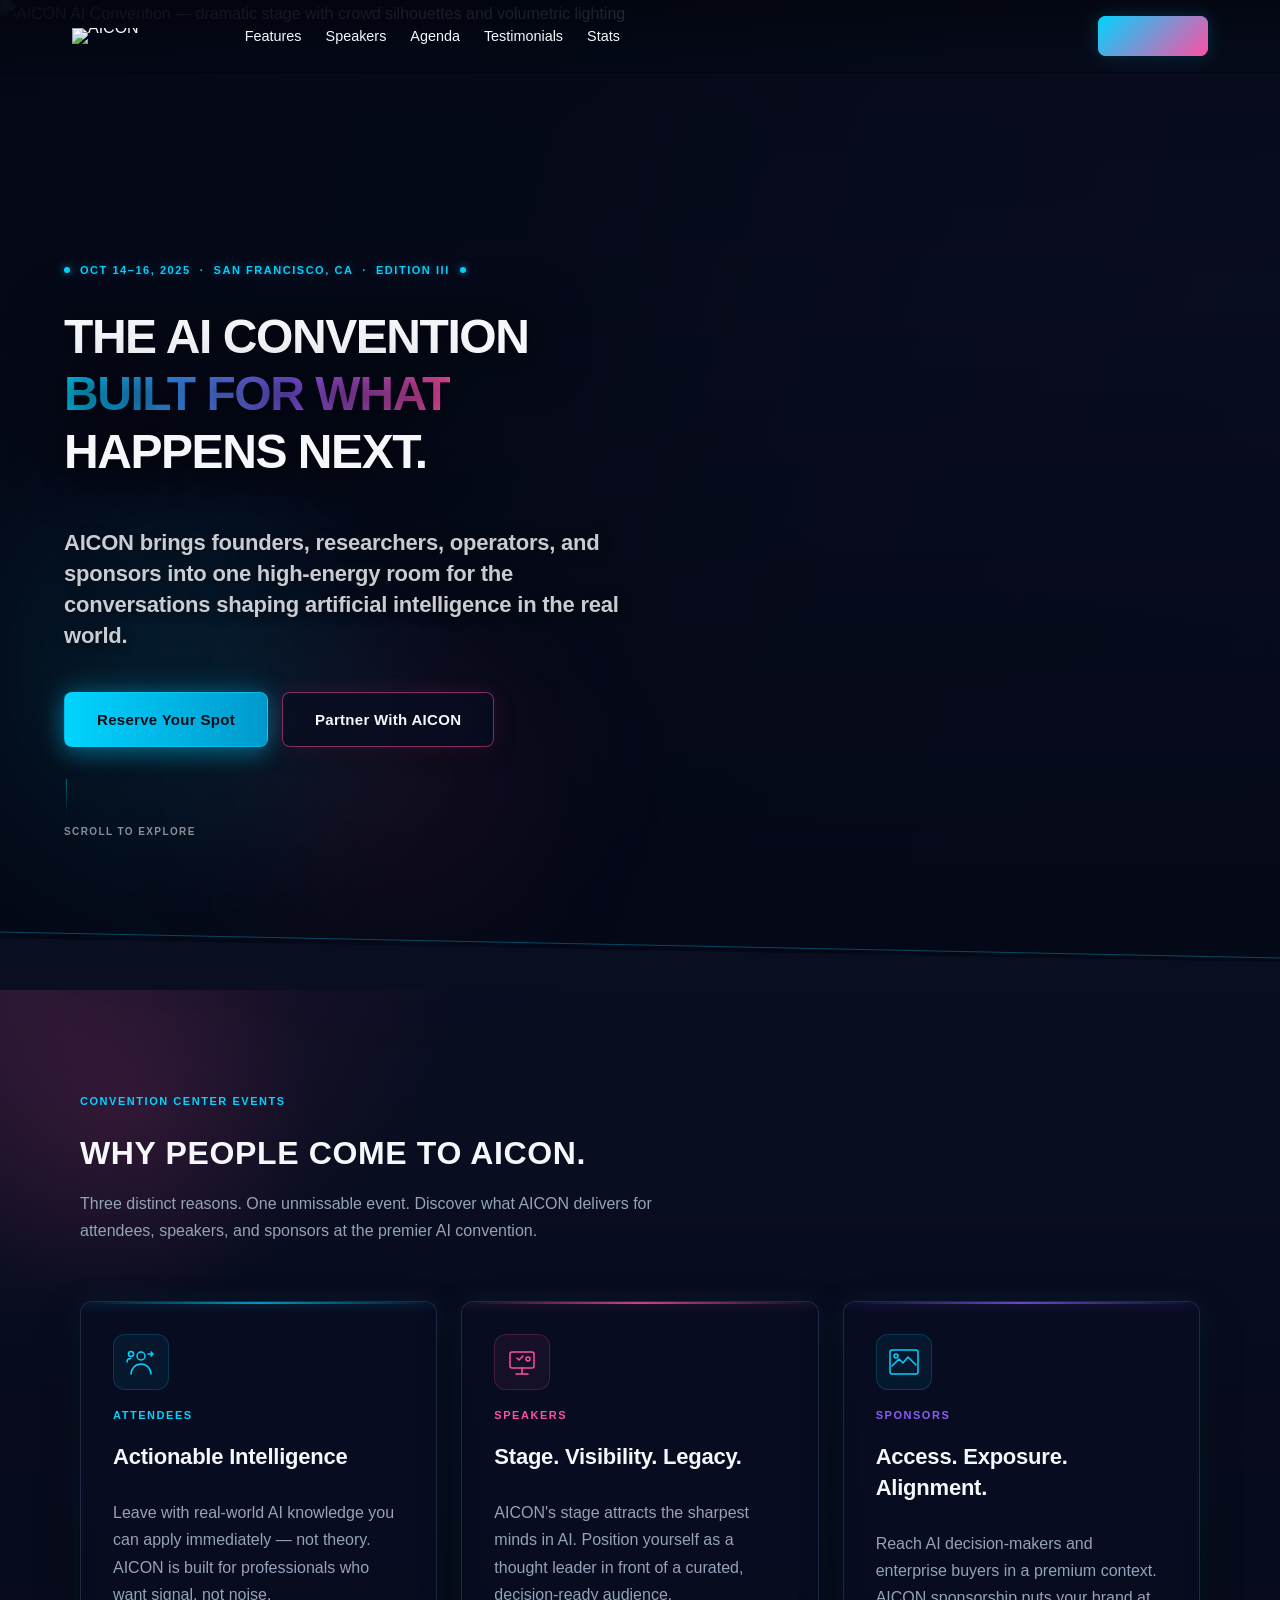
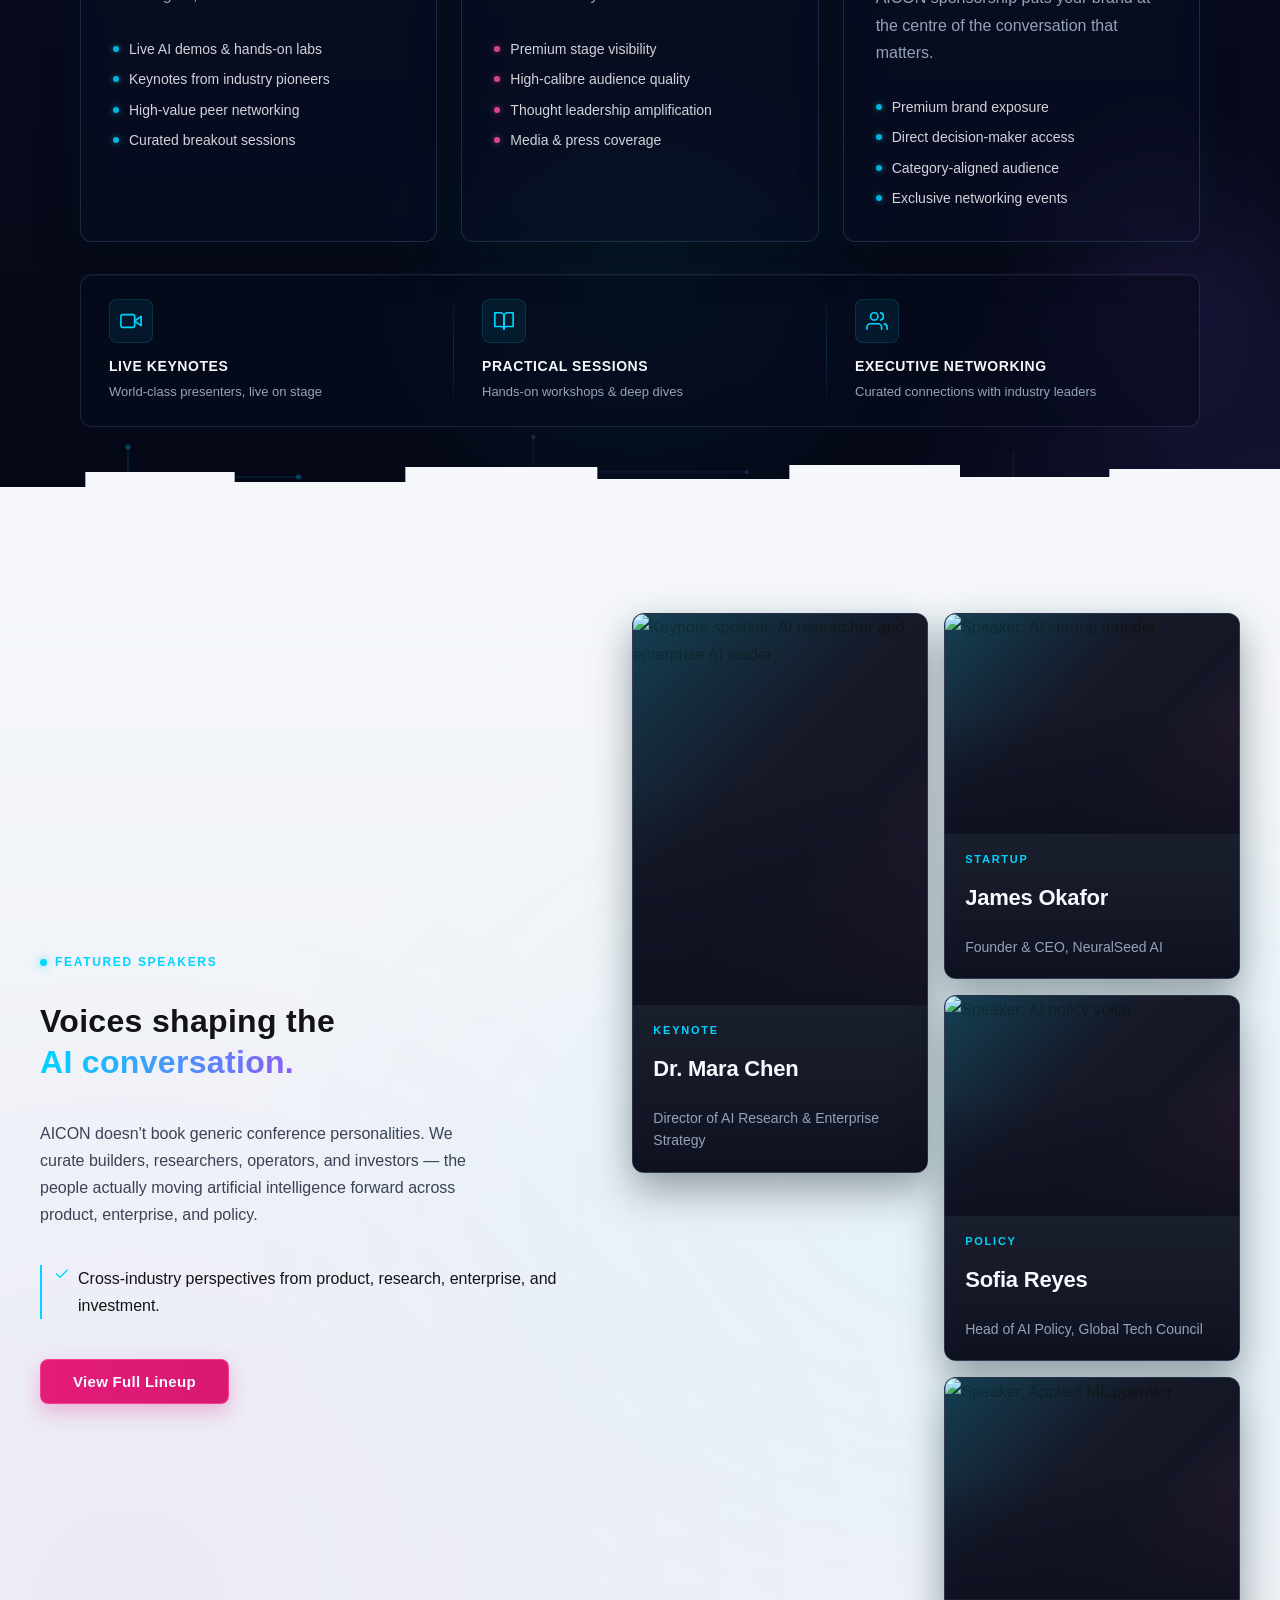
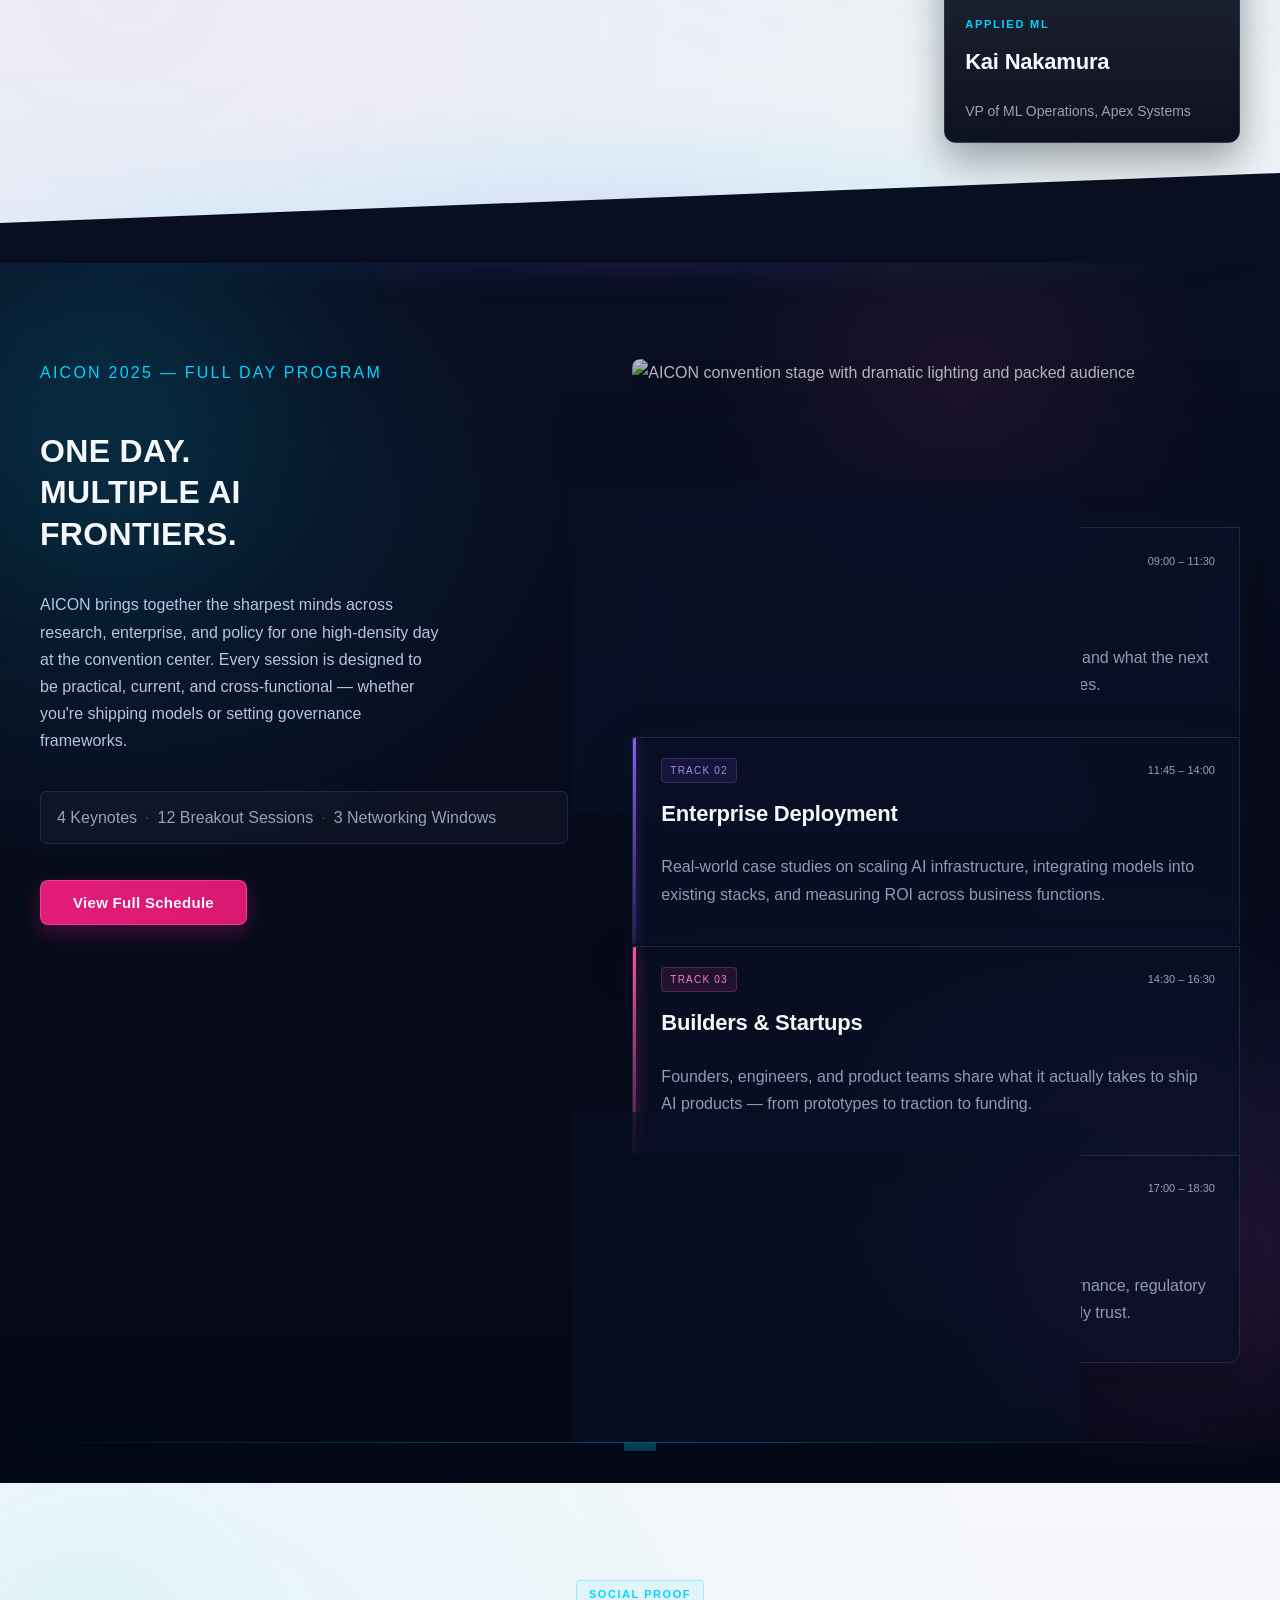
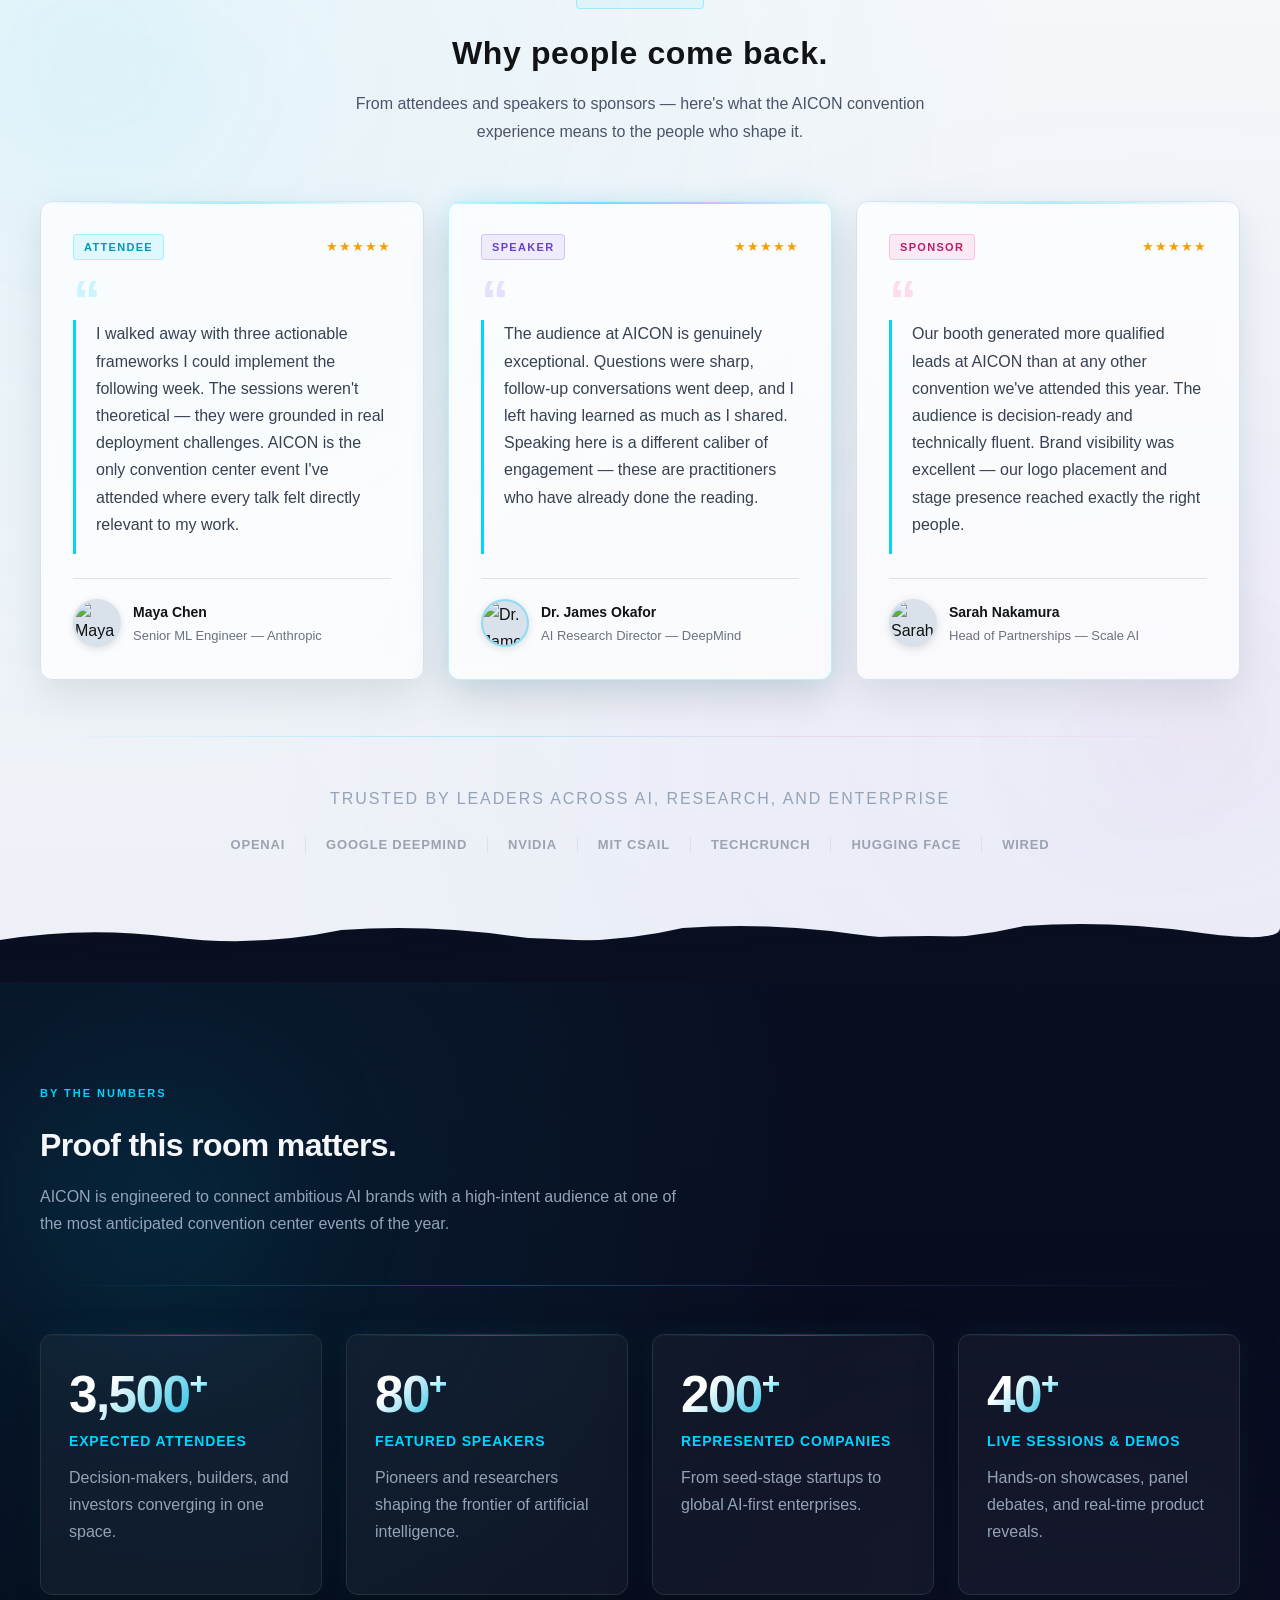
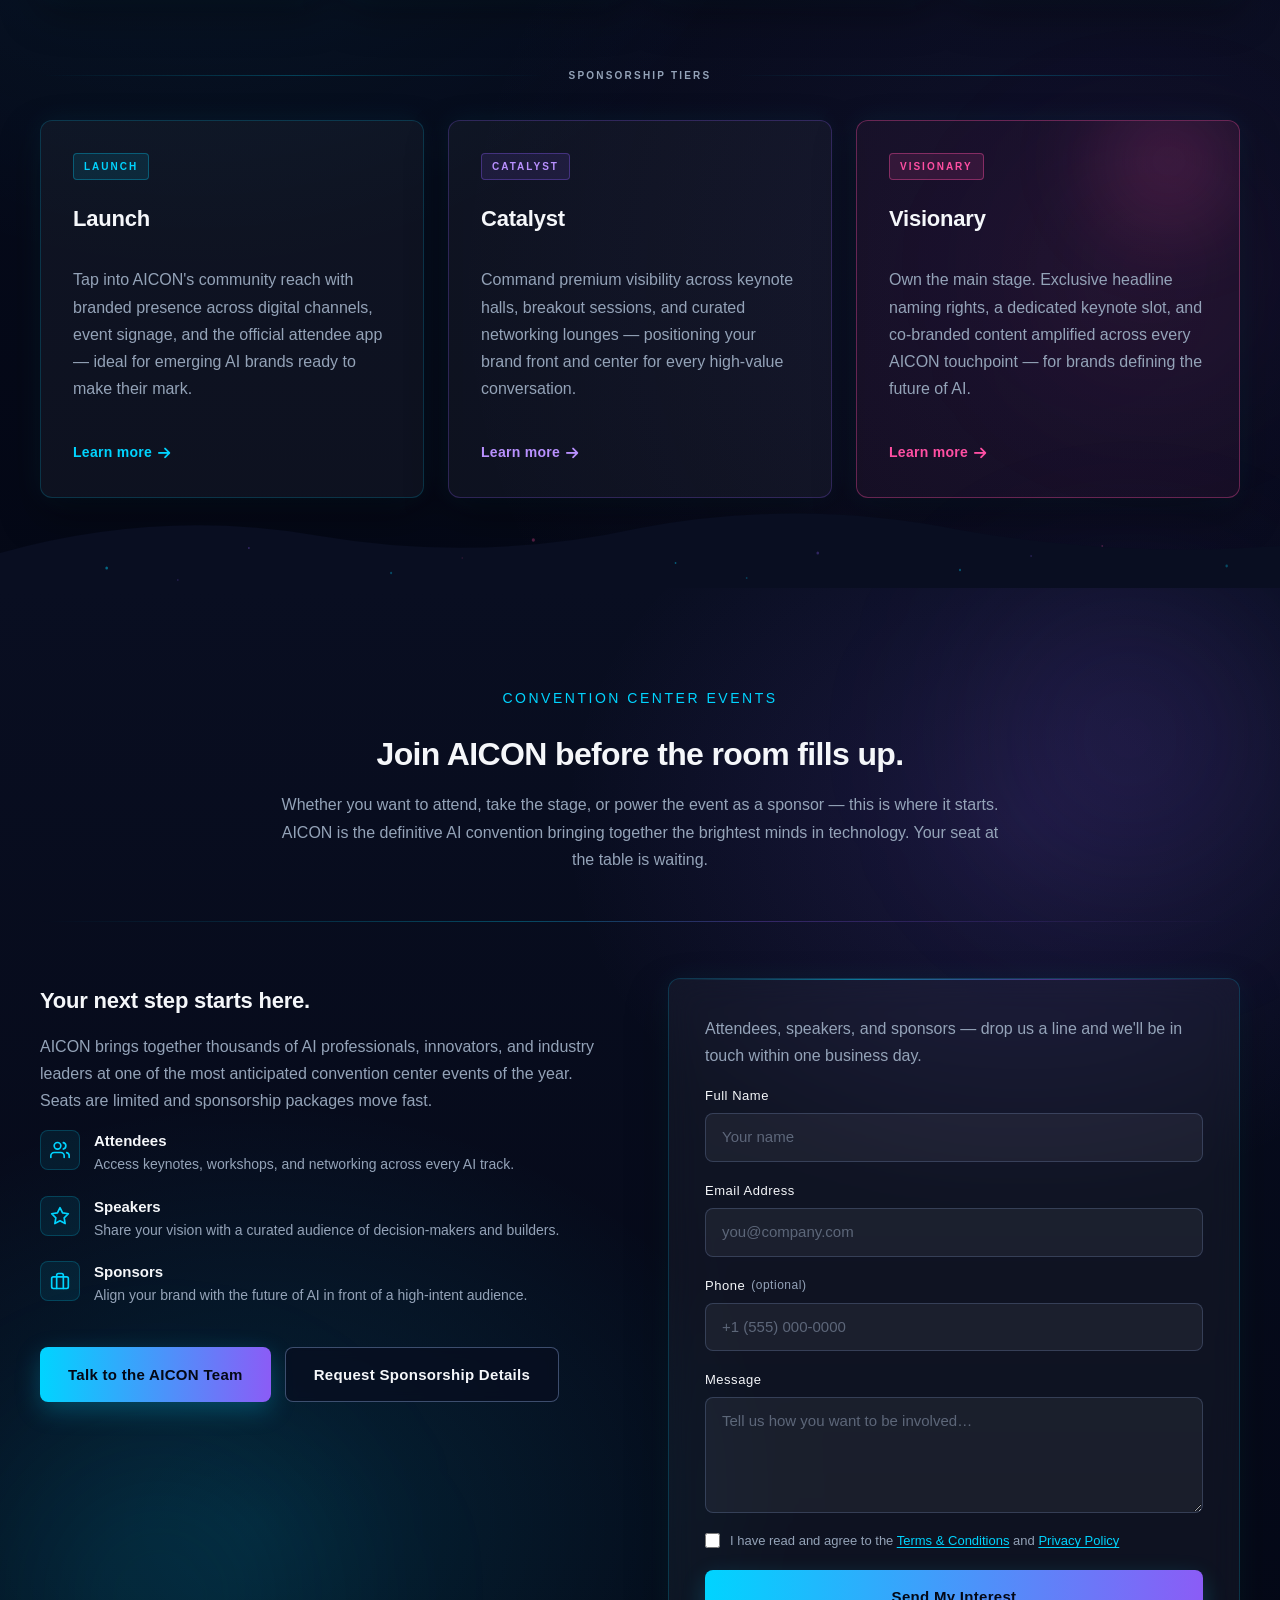
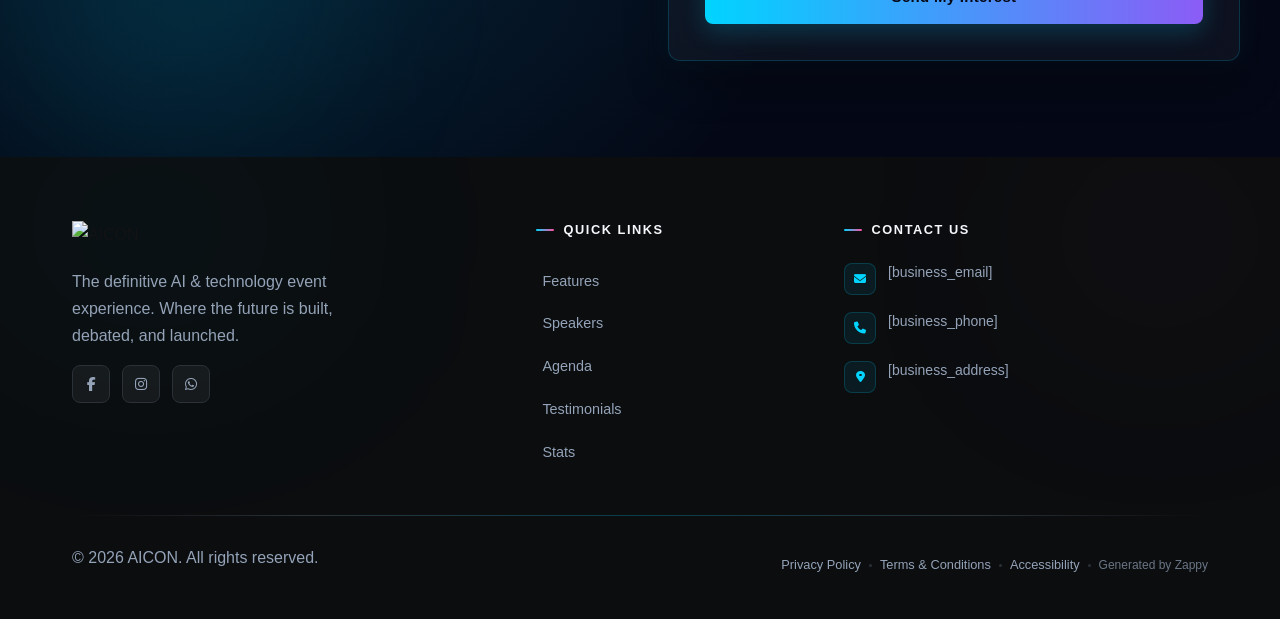
==== index.html @ 01e0728f "Background sync: Progressive GitHub Sync" ====
<!DOCTYPE html>
<html lang="en" dir="ltr">
<head>
    <meta charset="UTF-8">
    <meta name="viewport" content="width=device-width, initial-scale=1.0">
    <meta name="robots" content="index, follow">
    <title>convention center events — AICON</title>
    <meta name="description" content="An AI-focused convention event landing page designed to attract attendees, speakers, or sponsors. The event centers around artificial intelligence themes and li">
    <meta name="keywords" content="convention center events, oaks convention center, washington convention center, convention center">
    
    <!-- Favicons -->
    <link rel="icon" type="image/x-icon" href="/assets/favicon.ico">
    <link rel="icon" type="image/png" sizes="16x16" href="/assets/favicon-16x16.png">
    <link rel="icon" type="image/png" sizes="32x32" href="/assets/favicon-32x32.png">
    <link rel="icon" type="image/png" sizes="48x48" href="/assets/favicon-48x48.png">
    <link rel="icon" type="image/png" sizes="192x192" href="/assets/favicon-192x192.png">
    <link rel="icon" type="image/png" sizes="512x512" href="/assets/favicon-512x512.png">
    <link rel="apple-touch-icon" href="/assets/apple-touch-icon.png">
    <!-- Zappy Analytics -->
<script>
(function() {
  'use strict';
  
  // Configuration
  var config = {
    websiteId: 'b36169b9-cd5f-4ce1-9590-e017bd163cc9',
    apiUrl: 'https://api.zappy5.com/api/analytics/track',
    sessionDuration: 30 * 60 * 1000, // 30 minutes
    visitorDuration: 30 * 24 * 60 * 60 * 1000, // 30 days
    trackPageViews: true,
    trackClicks: true,
    trackFormSubmissions: true
  };
  
  // Generate or retrieve persistent visitor ID (30 days)
  function getVisitorId() {
    var visitorKey = 'zappy_visitor_' + config.websiteId;
    var visitor = null;
    
    try {
      visitor = localStorage.getItem(visitorKey);
      if (visitor) {
        var visitorData = JSON.parse(visitor);
        var now = Date.now();
        
        // Check if visitor ID is still valid (30 days)
        if (now - visitorData.created < config.visitorDuration) {
          // Update last seen timestamp
          visitorData.lastSeen = now;
          localStorage.setItem(visitorKey, JSON.stringify(visitorData));
          return visitorData.id;
        }
      }
    } catch (e) {
      console.warn('Zappy Analytics: LocalStorage not available');
    }
    
    // Generate new visitor ID
    var newVisitorId = 'zv_' + Date.now() + '_' + Math.random().toString(36).substr(2, 9);
    
    try {
      localStorage.setItem(visitorKey, JSON.stringify({
        id: newVisitorId,
        created: Date.now(),
        lastSeen: Date.now()
      }));
    } catch (e) {
      // Continue without local storage
    }
    
    return newVisitorId;
  }
  
  // Generate or retrieve session ID (30 minutes)
  function getSessionId() {
    var sessionKey = 'zappy_session_' + config.websiteId;
    var session = null;
    
    try {
      session = sessionStorage.getItem(sessionKey);
      if (session) {
        var sessionData = JSON.parse(session);
        var now = Date.now();
        
        // Check if session is still valid
        if (now - sessionData.timestamp < config.sessionDuration) {
          // Update timestamp
          sessionData.timestamp = now;
          sessionStorage.setItem(sessionKey, JSON.stringify(sessionData));
          return sessionData.id;
        }
      }
    } catch (e) {
      console.warn('Zappy Analytics: SessionStorage not available');
    }
    
    // Generate new session ID
    var newSessionId = 'zs_' + Date.now() + '_' + Math.random().toString(36).substr(2, 9);
    
    try {
      sessionStorage.setItem(sessionKey, JSON.stringify({
        id: newSessionId,
        timestamp: Date.now()
      }));
    } catch (e) {
      // Continue without session storage
    }
    
    return newSessionId;
  }
  
  var visitorId = getVisitorId();
  var sessionId = getSessionId();
  
  // Track an event
  function trackEvent(eventType, data) {
    data = data || {};
    
    var eventData = {
      website_id: config.websiteId,
      event_type: eventType,
      page_path: window.location.pathname,
      referrer: document.referrer || 'direct',
      visitor_id: visitorId,
      session_id: sessionId,
      metadata: data
    };
    
    // Use sendBeacon if available (better for page unload events)
    if (navigator.sendBeacon) {
      var blob = new Blob([JSON.stringify(eventData)], { type: 'application/json' });
      navigator.sendBeacon(config.apiUrl, blob);
    } else {
      // Fallback to fetch
      fetch(config.apiUrl, {
        method: 'POST',
        headers: {
          'Content-Type': 'application/json'
        },
        body: JSON.stringify(eventData),
        keepalive: true
      }).catch(function(error) {
        console.warn('Zappy Analytics: Failed to track event', error);
      });
    }
  }
  
  // Track page view
  if (config.trackPageViews) {
    trackEvent('pageview', {
      title: document.title,
      url: window.location.href
    });
  }
  
  // Track clicks on important elements
  if (config.trackClicks) {
    document.addEventListener('click', function(e) {
      var target = e.target;
      
      // Track button clicks (counted as actions)
      if (target.tagName === 'BUTTON' || target.closest('button')) {
        var button = target.tagName === 'BUTTON' ? target : target.closest('button');
        trackEvent('click', {
          element: 'button',
          text: button.textContent.trim().substring(0, 100),
          id: button.id || null,
          class: button.className || null
        });
      }
      
      // Track link clicks (navigation - not counted as actions)
      else if (target.tagName === 'A' || target.closest('a')) {
        var link = target.tagName === 'A' ? target : target.closest('a');
        trackEvent('navigation', {
          element: 'link',
          text: link.textContent.trim().substring(0, 100),
          href: link.href,
          external: link.hostname !== window.location.hostname
        });
      }
    }, true);
  }
  
  // Track form submissions
  if (config.trackFormSubmissions) {
    document.addEventListener('submit', function(e) {
      var form = e.target;
      
      trackEvent('form_submit', {
        form_id: form.id || null,
        form_name: form.name || null,
        form_action: form.action || null,
        form_method: form.method || 'GET'
      });
    }, true);
  }
  
  // Track time on page (send on page unload)
  var pageLoadTime = Date.now();
  
  window.addEventListener('beforeunload', function() {
    var timeOnPage = Math.floor((Date.now() - pageLoadTime) / 1000); // in seconds
    
    trackEvent('page_unload', {
      time_on_page: timeOnPage,
      page_path: window.location.pathname
    });
  });
  
  // Expose tracking function globally for custom events
  window.zappyAnalytics = {
    track: trackEvent,
    getVisitorId: function() { return visitorId; },
    getSessionId: function() { return sessionId; }
  };
  
})();
</script>
<!-- End Zappy Analytics -->
    <meta property="og:title" content="convention center events — AICON">
    <meta property="og:description" content="An AI-focused convention event landing page designed to attract attendees, speakers, or sponsors. The event centers around artificial intelligence themes and li">
    <meta name="twitter:card" content="summary_large_image">
    <meta name="twitter:title" content="convention center events — AICON">
    <meta name="twitter:description" content="An AI-focused convention event landing page designed to attract attendees, speakers, or sponsors. The event centers around artificial intelligence themes and li">
    <meta property="og:type" content="website">
  <meta property="og:locale" content="en_US">
  
  
  
  
  
  <link rel="stylesheet" href="https://cdnjs.cloudflare.com/ajax/libs/font-awesome/6.4.0/css/all.min.css">

    <!-- Favicons -->
    <link rel="icon" type="image/x-icon" href="/assets/favicon.ico">
    <link rel="icon" type="image/png" sizes="16x16" href="/assets/favicon-16x16.png">
    <link rel="icon" type="image/png" sizes="32x32" href="/assets/favicon-32x32.png">
    <link rel="icon" type="image/png" sizes="48x48" href="/assets/favicon-48x48.png">
    <link rel="icon" type="image/png" sizes="192x192" href="/assets/favicon-192x192.png">
    <link rel="icon" type="image/png" sizes="512x512" href="/assets/favicon-512x512.png">
    <link rel="apple-touch-icon" href="/assets/apple-touch-icon.png">
    <!-- Cookie Consent -->
    <link rel="stylesheet" href="https://cdn.jsdelivr.net/npm/vanilla-cookieconsent@3/dist/cookieconsent.css">
    <script src="https://cdn.jsdelivr.net/npm/vanilla-cookieconsent@3/dist/cookieconsent.umd.js"></script>
    <!-- Mickidum Accessibility Toolbar -->
    <script src="https://cdn.jsdelivr.net/gh/mickidum/acc_toolbar/acctoolbar/acctoolbar.min.js"></script>
    <link rel="stylesheet" href="/styles.css">

    <style id="zappy-dropdown-submenu-styles">
      /* ========== DESKTOP DROPDOWN SUBMENU STYLES ========== */
      /* Base styles for dropdown submenus - parent must be positioned */
      .nav-menu li:has(.sub-menu), nav li:has(.sub-menu), .navbar li:has(.sub-menu), #navMenu li:has(.sub-menu) { position: relative; }
      /* Submenu base - hidden by default */
      .nav-menu .sub-menu, nav .sub-menu, .navbar .sub-menu, #navMenu .sub-menu { display: block !important; position: absolute !important; top: 100%; left: 0; min-width: 220px; background: white; border-radius: 8px; box-shadow: 0 8px 25px rgba(0,0,0,0.15); padding: 8px 0; opacity: 0; visibility: hidden; transform: translateY(10px); transition: all 0.3s ease; z-index: 1000; list-style: none; pointer-events: none; }
      /* CRITICAL: Desktop hover styles to show dropdown */
      .nav-menu li:hover > .sub-menu, nav li:hover > .sub-menu, .navbar li:hover > .sub-menu, #navMenu li:hover > .sub-menu { opacity: 1 !important; visibility: visible !important; transform: translateY(0) !important; pointer-events: auto !important; }
      /* Submenu item styling */
      .sub-menu li { list-style: none; margin: 0; padding: 0; }
      .sub-menu a { display: block !important; padding: 10px 16px !important; color: var(--text-dark, #333) !important; font-weight: 500; text-decoration: none; white-space: nowrap; transition: background-color 0.2s; }
      .sub-menu .zappy-nav-child > a { padding-left: 28px !important; font-size: 0.9em !important; opacity: 0.85 !important; }
      [dir="rtl"] .sub-menu .zappy-nav-child > a, html[lang="he"] .sub-menu .zappy-nav-child > a, html[lang="ar"] .sub-menu .zappy-nav-child > a { padding-left: 10px !important; padding-right: 28px !important; }
      .sub-menu .zappy-nav-parent > a { font-weight: 600 !important; }
      .sub-menu a:hover { background-color: #f5f5f5; }
      /* RTL (Hebrew/Arabic) dropdown positioning */
      [dir="rtl"] .nav-menu .sub-menu, [dir="rtl"] nav .sub-menu, [dir="rtl"] .navbar .sub-menu, html[lang="he"] .nav-menu .sub-menu, html[lang="he"] nav .sub-menu, html[lang="he"] .navbar .sub-menu, html[lang="ar"] .nav-menu .sub-menu, html[lang="ar"] nav .sub-menu, html[lang="ar"] .navbar .sub-menu { left: auto !important; right: 0 !important; }
      /* Hide empty dropdown menus (exclude catalog sub-menus that use <a> children instead of <li>) */
      .sub-menu:empty, .sub-menu:not(:has(li:not(.zappy-hidden-menu-item))):not(:has(> a)), .sub-menu:not(:has(li)):not(:has(> a)) { display: none !important; opacity: 0 !important; visibility: hidden !important; pointer-events: none !important; }
      /* Desktop: show submenu on Menu Group hover */
      li:has(.menu-group-title):hover > .sub-menu { opacity: 1 !important; visibility: visible !important; transform: translateY(0) !important; pointer-events: auto !important; }
      /* Menu Group title styling */
      .nav-menu > li > .menu-group-title, #navMenu > li > .menu-group-title { display: inline-block; padding: 0.5rem 1rem; cursor: default; user-select: none; }
      
      /* ========== MOBILE SUBMENU STYLES ========== */
      @media (max-width: 768px) {
        .nav-menu .sub-menu, nav .sub-menu, .navbar .sub-menu, #navMenu .sub-menu { position: static !important; transform: none !important; box-shadow: none !important; background: transparent !important; max-height: 0; overflow: hidden; opacity: 0; visibility: hidden; transition: max-height 0.3s ease, opacity 0.3s ease; padding: 0 !important; border-radius: 0 !important; }
        .navbar .sub-menu.mobile-expanded, .nav-menu .sub-menu.mobile-expanded, #navMenu .sub-menu.mobile-expanded { max-height: none !important; overflow-y: visible !important; opacity: 1 !important; visibility: visible !important; padding: 8px 0 8px 16px !important; }
        [dir="rtl"] .sub-menu.mobile-expanded, html[lang="he"] .sub-menu.mobile-expanded { padding: 8px 16px 8px 0 !important; }
        /* Disable hover behavior on mobile */
        .nav-menu li:hover > .sub-menu, nav li:hover > .sub-menu, .navbar li:hover > .sub-menu, #navMenu li:hover > .sub-menu { opacity: 0; visibility: hidden; pointer-events: none; }
        .nav-menu li > .sub-menu.mobile-expanded, nav li > .sub-menu.mobile-expanded, .navbar li > .sub-menu.mobile-expanded, #navMenu li > .sub-menu.mobile-expanded { opacity: 1 !important; visibility: visible !important; pointer-events: auto !important; }
        .nav-menu li:has(.sub-menu), nav li:has(.sub-menu), .navbar li:has(.sub-menu), #navMenu li:has(.sub-menu) { display: flex !important; flex-wrap: wrap !important; align-items: center !important; position: relative !important; min-height: 44px !important; }
        .nav-menu li:has(.sub-menu) > a, nav li:has(.sub-menu) > a, .navbar li:has(.sub-menu) > a, #navMenu li:has(.sub-menu) > a { flex: 1 !important; min-width: 0 !important; }
        .nav-menu li:has(.sub-menu) > .menu-group-title, nav li:has(.sub-menu) > .menu-group-title, .navbar li:has(.sub-menu) > .menu-group-title, #navMenu li:has(.sub-menu) > .menu-group-title { flex: 1 !important; min-width: 0 !important; padding: 0 !important; line-height: inherit !important; }
        .nav-menu li:has(.sub-menu) > .sub-menu, nav li:has(.sub-menu) > .sub-menu, .navbar li:has(.sub-menu) > .sub-menu, #navMenu li:has(.sub-menu) > .sub-menu { flex-basis: 100% !important; width: 100% !important; }
        .nav-menu li:has(.sub-menu) > a [class*="chevron"], .nav-menu li:has(.sub-menu) > a [class*="arrow"], .nav-menu li:has(.sub-menu) > a .fa-chevron-down, .nav-menu li:has(.sub-menu) > a .fa-angle-down, nav li:has(.sub-menu) > a [class*="chevron"], nav li:has(.sub-menu) > a [class*="arrow"], #navMenu li:has(.sub-menu) > a [class*="chevron"], #navMenu li:has(.sub-menu) > a [class*="arrow"] { display: none !important; visibility: hidden !important; }
        .mobile-submenu-toggle { display: flex !important; align-items: center !important; justify-content: center !important; width: 44px !important; height: auto !important; background: transparent !important; border: none !important; cursor: pointer !important; color: var(--text-light) !important; position: static !important; flex-shrink: 0 !important; align-self: stretch !important; z-index: 2 !important; padding: 0 !important; margin: 0 !important; }
        .mobile-submenu-toggle::after { content: '' !important; width: 0 !important; height: 0 !important; border-left: 6px solid transparent !important; border-right: 6px solid transparent !important; border-top: 7px solid currentColor !important; transition: transform 0.3s ease !important; }
        .mobile-submenu-toggle.expanded::after { transform: rotate(180deg) !important; }
        .sub-menu a { padding: 10px 0 !important; display: block !important; color: var(--text-light) !important; white-space: normal !important; }
        .sub-menu .zappy-nav-child > a { padding-left: 28px !important; font-size: 0.9em !important; opacity: 0.85 !important; }
        [dir="rtl"] .sub-menu .zappy-nav-child > a, html[lang="he"] .sub-menu .zappy-nav-child > a, html[lang="ar"] .sub-menu .zappy-nav-child > a { padding-left: 0 !important; padding-right: 28px !important; }
        .sub-menu .zappy-nav-parent > a { font-weight: 600 !important; }
        .nav-menu.active, #navMenu.active { max-width: 100vw !important; overflow-x: hidden !important; box-sizing: border-box !important; }
        .navbar .sub-menu li a, nav.navbar .sub-menu li a, .zappy-products-dropdown .sub-menu a { color: var(--text-light) !important; }
      }
      @media (min-width: 769px) { .mobile-submenu-toggle { display: none !important; } }
    </style>

    <style id="mobile-lang-menu-deployed-css">
    @media (max-width: 768px) {
      .lang-switcher,
      .nav-cta-container .lang-switcher,
      .nav-container .lang-switcher,
      .navbar .lang-switcher,
      .navbar .nav-cta-container .lang-switcher,
      .nav-icons-left .lang-switcher,
      .nav-ecommerce-icons .lang-switcher { display: none !important; }
      .mobile-lang-menu { width: 100%; border-top: 1px solid rgba(128,128,128,0.2); padding: 8px 0 0 0; margin-top: 8px; }
      .mobile-lang-toggle { display: flex !important; align-items: center; justify-content: space-between; width: 100%; padding: 12px 16px; background: none; border: none; cursor: pointer; font-size: 15px; color: inherit; font-family: inherit; }
      .mobile-lang-toggle::after { content: ''; display: inline-block; width: 8px; height: 8px; border-right: 2px solid currentColor; border-bottom: 2px solid currentColor; transform: rotate(45deg); transition: transform 0.3s ease; margin-left: 8px; }
      .mobile-lang-toggle.expanded::after { transform: rotate(-135deg); }
      .mobile-lang-options { max-height: 0; overflow: hidden; transition: max-height 0.3s ease; }
      .mobile-lang-options.expanded { max-height: 300px; }
      .mobile-lang-option { display: flex !important; align-items: center; gap: 10px; padding: 10px 24px; text-decoration: none; color: inherit; font-size: 14px; font-family: inherit; }
      .mobile-lang-option:hover { background: rgba(128,128,128,0.1); }
      .mobile-lang-option.active { font-weight: 600; opacity: 0.7; pointer-events: none; }
      .mobile-lang-option img { width: 20px; height: 20px; border-radius: 50%; }
    }
    @media (min-width: 769px) {
      .mobile-lang-menu { display: none !important; }
    }
    </style>

    <style id="zappy-widget-visibility">
      #mic-access-tool-general-button, .mic-access-tool-general-button,
      #mic-init-access-tool .mic-access-tool-general-button, #mic-init-access-tool #mic-access-tool-general-button,
      ._access-icon, #mic-access-tool-box, .mic-access-tool-box,
      #mic-init-access-tool #mic-access-tool-box, div[id*="mic-access-tool-box"], ._access-menu {
        display: none !important; visibility: hidden !important; opacity: 0 !important; pointer-events: none !important;
      }
    </style>
</head>
<body>

  <nav class="navbar">
  <button class="mobile-toggle" id="mobileToggle" aria-label="Menu">
    <svg class="hamburger-icon" width="24" height="24" viewBox="0 0 24 24" fill="none">
      <path d="M3 12h18M3 6h18M3 18h18" stroke="currentColor" stroke-width="2" stroke-linecap="round"></path>
    </svg>
    <svg class="close-icon" width="24" height="24" viewBox="0 0 24 24" fill="none" style="display: none;">
      <path d="M18 6L6 18M6 6l12 12" stroke="currentColor" stroke-width="2" stroke-linecap="round"></path>
    </svg>
  </button>

  <button class="phone-header-btn" data-phone="" aria-label="Call">
    <svg width="20" height="20" viewBox="0 0 24 24" fill="currentColor">
      <path d="M22 16.92v3a2 2 0 0 1-2.18 2 19.79 19.79 0 0 1-8.63-3.07 19.5 19.5 0 0 1-6-6 19.79 19.79 0 0 1-3.07-8.67A2 2 0 0 1 4.11 2h3a2 2 0 0 1 2 1.72 12.84 12.84 0 0 0 .7 2.81 2 2 0 0 1-.45 2.11L8.09 9.91a16 16 0 0 0 6 6l1.27-1.27a2 2 0 0 1 2.11-.45 12.84 12.84 0 0 0 2.81.7A2 2 0 0 1 22 16.92z"></path>
    </svg>
  </button>

  <div class="nav-container">
    <div class="nav-brand">
      <a href="/" class="logo-link">
        <img src="/assets/business-logo.webp" alt="AICON" class="logo">
      </a>
    </div>

    <ul class="nav-menu" id="navMenu"><li><a href="#features">Features</a></li><li><a href="#speakers">Speakers</a></li><li><a href="#agenda">Agenda</a></li><li><a href="#testimonials">Testimonials</a></li><li><a href="#stats">Stats</a></li></ul>

    <div class="nav-cta-container">
      <a href="#cta" class="nav-cta-btn">Contact</a>
    </div>
  </div>
</nav>
<script>

// Navbar Mobile Menu Toggle and Contrast Fix
(function() {
  // Use 'load' event instead of 'DOMContentLoaded' to ensure we run AFTER all other scripts
  window.addEventListener('load', function() {
    
    // FIX MOBILE BUTTON CONTRAST
    // Detect navbar background color and apply contrasting color to mobile buttons
    const navbar = document.querySelector('.navbar, nav, header');
    if (!navbar) {
      console.log('[Navbar] Navbar element not found');
      return;
    }
    
    // DECLARE VARIABLES EARLY to avoid Temporal Dead Zone errors
    // These are used in multiple places below
    let mobileToggle = document.getElementById('mobileToggle') ||
                       document.querySelector('.mobile-toggle') ||
                       document.querySelector('.hamburger') ||
                       document.querySelector('.hamburger-menu') ||
                       document.querySelector('.menu-toggle') ||
                       document.querySelector('.burger-menu') ||
                       document.querySelector('[aria-label="Menu"]') ||
                       document.querySelector('[aria-label="תפריט"]');
    
    const phoneBtn = document.querySelector('.phone-header-btn');
    
    const computedStyle = window.getComputedStyle(navbar);
    let bgColor = computedStyle.backgroundColor;
    
    console.log('[Navbar] Initial navbar background:', bgColor);
    
    // Check if background is transparent or rgba with 0 alpha
    const isTransparent = bgColor === 'transparent' || 
                         bgColor === 'rgba(0, 0, 0, 0)' ||
                         (bgColor.startsWith('rgba') && bgColor.includes(', 0)'));
    
    if (isTransparent) {
      // Check for background-image or gradient
      const bgImage = computedStyle.backgroundImage;
      if (bgImage && bgImage !== 'none') {
        console.log('[Navbar] Navbar has background image/gradient, using dark text');
        bgColor = 'rgb(240, 240, 240)'; // Assume light background
      } else {
        // Transparent navbar - check body background
        const bodyBg = window.getComputedStyle(document.body).backgroundColor;
        console.log('[Navbar] Navbar transparent, using body background:', bodyBg);
        bgColor = bodyBg;
      }
    }
    
    // Calculate luminance to determine if background is light or dark
    const rgb = bgColor.match(/\d+/g);
    if (rgb && rgb.length >= 3) {
      const r = parseInt(rgb[0]);
      const g = parseInt(rgb[1]);
      const b = parseInt(rgb[2]);
      const luminance = (0.299 * r + 0.587 * g + 0.114 * b) / 255;
      
      // Mobile button colors are set by Claude's AI-generated CSS (same as .nav-menu a)
      // No dynamic color overrides needed - colors come from the generated navbar CSS
      console.log('[Navbar] Mobile button colors preserved from Claude CSS (luminance:', luminance.toFixed(2) + ')');
      
      // FIX ICON SIZES - Ensure SVGs are properly sized and visible
      // INJECT CRITICAL CSS TO OVERRIDE ANY CONFLICTING RULES
      const criticalCSS = document.createElement('style');
      criticalCSS.id = 'zappy-mobile-nav-fix';
      const htmlLang = document.documentElement.lang || 'en';
      const htmlDir = document.documentElement.dir || 'ltr';
      // Check both dir attribute AND lang for RTL detection
      // dir="rtl" is the most reliable indicator
      const isRTL = htmlDir === 'rtl' || htmlLang === 'he' || htmlLang === 'ar';
      
      criticalCSS.textContent = `
        /* Hide mobile buttons on desktop, show only on mobile */
        @media (min-width: 769px) {
          .mobile-toggle,
          .phone-header-btn {
            display: none !important;
          }
        }
        
        /* Show and position mobile buttons correctly on mobile */
        @media (max-width: 768px) {
          .mobile-toggle,
          .phone-header-btn {
            position: absolute !important;
            top: 50% !important;
            transform: translateY(-50%) !important;
            z-index: 1001 !important;
            display: flex !important;
            align-items: center !important;
            justify-content: center !important;
            width: 36px !important;
            height: 36px !important;
            border-radius: 50% !important;
            border: none !important;
            cursor: pointer !important;
            padding: 6px !important;
            background: none !important;
            color: var(--nav-text, var(--text-light)) !important;
          }
          
          /* LTR positioning (default): hamburger LEFT, phone RIGHT */
          html:not([dir="rtl"]):not([lang="he"]):not([lang="ar"]) .mobile-toggle,
          html[dir="ltr"] .mobile-toggle {
            left: 12px !important;
            right: auto !important;
          }
          html:not([dir="rtl"]):not([lang="he"]):not([lang="ar"]) .phone-header-btn,
          html[dir="ltr"] .phone-header-btn {
            right: 12px !important;
            left: auto !important;
          }
          
          /* RTL positioning: hamburger RIGHT, phone LEFT */
          html[dir="rtl"] .mobile-toggle,
          html[lang="he"] .mobile-toggle,
          html[lang="ar"] .mobile-toggle {
            right: 12px !important;
            left: auto !important;
          }
          html[dir="rtl"] .phone-header-btn,
          html[lang="he"] .phone-header-btn,
          html[lang="ar"] .phone-header-btn {
            left: 12px !important;
            right: auto !important;
          }
          
          /* CRITICAL: Ensure nav-container has min-height on mobile */
          /* All children are positioned absolutely/fixed on mobile, so height:auto collapses to 0 */
          .nav-container {
            min-height: 70px !important;
            position: relative !important;
          }
          
          /* Ensure SVG icons are properly sized and inherit color */
          .mobile-toggle svg,
          .phone-header-btn svg {
            width: 24px !important;
            height: 24px !important;
            /* Don't force display - let JavaScript control hamburger/close toggle */
          }
          
          /* Reset nav-cta-container on mobile - remove desktop box-shadow/padding */
          /* that creates a visible ghost box when CTA button is hidden */
          .nav-cta-container {
            box-shadow: none !important;
            padding: 0 !important;
          }
          
          /* Hide nav-cta-container entirely on mobile when there's no lang-switcher */
          /* (only the CTA button is inside, and it's hidden on mobile) */
          .nav-cta-container:not(:has(.lang-switcher)) {
            display: none !important;
          }
          
          /* CRITICAL: Prevent hero image fade gradient from bleeding over headline text */
          /* The .image-fade-gradient has bottom: -30px (extends below parent) */
          /* On mobile stacked layout, this overlaps the h1 text below the image */
          .hero-image-column {
            overflow: hidden !important;
          }
          .image-fade-gradient {
            bottom: 0 !important;
          }
          
          /* Hide desktop language switcher on mobile - hamburger menu handles it */
          /* High specificity to override stored CSS */
          .lang-switcher,
          .nav-cta-container .lang-switcher,
          .nav-container .lang-switcher,
          .navbar .lang-switcher,
          .navbar .nav-cta-container .lang-switcher {
            display: none !important;
          }
        }
      `;
      
      // Remove existing fix if present and inject new one
      const existing = document.getElementById('zappy-mobile-nav-fix');
      if (existing) existing.remove();
      document.head.appendChild(criticalCSS);
      
      console.log('[Navbar] Critical CSS injected for mobile nav positioning');
      
      // ONLY apply inline positioning styles on mobile viewport
      // On desktop, the CSS handles hiding these buttons with display: none
      // Inline styles were breaking desktop layout by overriding CSS
      const isMobileViewport = window.innerWidth <= 768;
      
      if (mobileToggle) {
        // Icon sizing applies to all viewports for consistency
        const hamburgerIcon = mobileToggle.querySelector('.hamburger-icon');
        const closeIcon = mobileToggle.querySelector('.close-icon');
        
        if (hamburgerIcon) {
          hamburgerIcon.style.setProperty('width', '24px', 'important');
          hamburgerIcon.style.setProperty('height', '24px', 'important');
          hamburgerIcon.style.setProperty('display', 'block', 'important'); // Show hamburger by default
        }
        if (closeIcon) {
          closeIcon.style.setProperty('width', '24px', 'important');
          closeIcon.style.setProperty('height', '24px', 'important');
          closeIcon.style.setProperty('display', 'none', 'important'); // Hide close icon by default
        }
        
        // ONLY set positioning inline styles on mobile
        if (isMobileViewport) {
          mobileToggle.style.setProperty('position', 'absolute', 'important');
          mobileToggle.style.setProperty('top', '50%', 'important');
          mobileToggle.style.setProperty('transform', 'translateY(-50%)', 'important');
          mobileToggle.style.setProperty('z-index', '1001', 'important');
          
          // Clear any inline left/right so CSS can take over based on html[dir]
          mobileToggle.style.removeProperty('left');
          mobileToggle.style.removeProperty('right');
          
          console.log('[Navbar] Mobile toggle positioning applied (mobile viewport)');
        } else {
          // On desktop, clear any positioning styles to let CSS handle it
          mobileToggle.style.removeProperty('position');
          mobileToggle.style.removeProperty('top');
          mobileToggle.style.removeProperty('transform');
          mobileToggle.style.removeProperty('z-index');
          mobileToggle.style.removeProperty('left');
          mobileToggle.style.removeProperty('right');
          console.log('[Navbar] Desktop viewport - cleared mobile toggle inline positioning');
        }
      }
      
      if (phoneBtn) {
        // Icon sizing applies to all viewports
        const phoneIcon = phoneBtn.querySelector('svg');
        if (phoneIcon) {
          phoneIcon.style.width = '24px';
          phoneIcon.style.height = '24px';
          phoneIcon.setAttribute('width', '24');
          phoneIcon.setAttribute('height', '24');
        }
        
        // ONLY set positioning inline styles on mobile
        if (isMobileViewport) {
          phoneBtn.style.setProperty('position', 'absolute', 'important');
          phoneBtn.style.setProperty('top', '50%', 'important');
          phoneBtn.style.setProperty('transform', 'translateY(-50%)', 'important');
          phoneBtn.style.setProperty('z-index', '1001', 'important');
          
          // Clear any inline left/right so CSS can take over based on html[dir]
          phoneBtn.style.removeProperty('left');
          phoneBtn.style.removeProperty('right');
          
          console.log('[Navbar] Phone button positioning applied (mobile viewport)');
        } else {
          // On desktop, clear any positioning styles to let CSS handle it
          phoneBtn.style.removeProperty('position');
          phoneBtn.style.removeProperty('top');
          phoneBtn.style.removeProperty('transform');
          phoneBtn.style.removeProperty('z-index');
          phoneBtn.style.removeProperty('left');
          phoneBtn.style.removeProperty('right');
          console.log('[Navbar] Desktop viewport - cleared phone button inline positioning');
        }
      }
    } else {
      console.log('[Navbar] Could not parse background color:', bgColor);
    }
    
    // MOBILE MENU TOGGLE
    // Re-query in case DOM changed (mobileToggle already declared at top of function)
    mobileToggle = document.getElementById('mobileToggle') ||
                   document.querySelector('.mobile-toggle') ||
                   document.querySelector('.hamburger') ||
                   document.querySelector('.hamburger-menu') ||
                   document.querySelector('.menu-toggle') ||
                   document.querySelector('.burger-menu') ||
                   document.querySelector('[aria-label="Menu"]') ||
                   document.querySelector('[aria-label="תפריט"]');
    
    // EXPANDED SEARCH: Find nav menu by ID or class
    const navMenu = document.getElementById('navMenu') ||
                  document.querySelector('.nav-menu') ||
                  document.querySelector('.nav-links') ||
                  document.querySelector('nav ul:not(.submenu)');
    
    if (!mobileToggle || !navMenu) {
      console.log('[Navbar] Mobile toggle or menu not found:', { toggle: !!mobileToggle, menu: !!navMenu });
      return;
    }
    
    // Ensure navMenu has ID for CSS targeting
    if (!navMenu.id) {
      navMenu.id = 'navMenu';
    }
    
    console.log('[Navbar] Initializing mobile menu...');
    
    // Remove any existing event listeners by cloning the button
    const newToggle = mobileToggle.cloneNode(true);
    mobileToggle.parentNode.replaceChild(newToggle, mobileToggle);
    
    // Toggle menu on button click - use newToggle now
    newToggle.addEventListener('click', function(e) {
      e.preventDefault();
      e.stopPropagation();
      
      const hamburgerIcon = this.querySelector('.hamburger-icon');
      const closeIcon = this.querySelector('.close-icon');
      const isActive = navMenu.classList.contains('active');
      
      if (isActive) {
        // Close menu
        navMenu.classList.remove('active');
        if (hamburgerIcon) hamburgerIcon.style.setProperty('display', 'block', 'important');
        if (closeIcon) closeIcon.style.setProperty('display', 'none', 'important');
        document.body.style.overflow = '';
        console.log('[Navbar] Menu closed');
      } else {
        // Open menu
        navMenu.classList.add('active');
        if (hamburgerIcon) hamburgerIcon.style.setProperty('display', 'none', 'important');
        if (closeIcon) closeIcon.style.setProperty('display', 'block', 'important');
        document.body.style.overflow = 'hidden';
        console.log('[Navbar] Menu opened');
      }
    });
    
    // Close menu when clicking nav links (but NOT dropdown toggles)
    const navLinks = navMenu.querySelectorAll('a');
    navLinks.forEach(function(link) {
      link.addEventListener('click', function() {
        // Don't close if it's a dropdown child (unless it's a real navigation link)
        if (this.getAttribute('href') === '#') return;
        
        const hamburgerIcon = newToggle.querySelector('.hamburger-icon');
        const closeIcon = newToggle.querySelector('.close-icon');
        
        navMenu.classList.remove('active');
        if (hamburgerIcon) hamburgerIcon.style.setProperty('display', 'block', 'important');
        if (closeIcon) closeIcon.style.setProperty('display', 'none', 'important');
        document.body.style.overflow = '';
        console.log('[Navbar] Menu closed (link clicked)');
      });
    });
    
    // DROPDOWN MENU TOGGLE (for mobile and touch devices)
    var dropdownToggles = navMenu.querySelectorAll('.dropdown-toggle');
    dropdownToggles.forEach(function(toggle) {
      toggle.addEventListener('click', function(e) {
        e.preventDefault();
        e.stopPropagation();
        var parent = this.closest('.nav-dropdown');
        if (!parent) return;
        
        // Close other open dropdowns at the same level
        var siblings = parent.parentNode.querySelectorAll('.nav-dropdown.open');
        siblings.forEach(function(sib) {
          if (sib !== parent) sib.classList.remove('open');
        });
        
        parent.classList.toggle('open');
        console.log('[Navbar] Dropdown toggled:', parent.classList.contains('open') ? 'open' : 'closed');
      });
    });
    
    // Close dropdowns when clicking outside
    document.addEventListener('click', function(e) {
      if (!e.target.closest('.nav-dropdown')) {
        var openDropdowns = document.querySelectorAll('.nav-dropdown.open');
        openDropdowns.forEach(function(dd) { dd.classList.remove('open'); });
      }
    });
    
    console.log('[Navbar] Dropdown handlers initialized for ' + dropdownToggles.length + ' dropdowns');
    
    // Phone button functionality (phoneBtn already declared at top of function)
    if (phoneBtn) {
      phoneBtn.addEventListener('click', function() {
        // Get phone number from placeholder in page or use default
        const phoneLinks = document.querySelectorAll('a[href^="tel:"]');
        const phoneNumber = phoneLinks.length > 0 
          ? phoneLinks[0].getAttribute('href').replace('tel:', '')
          : '[business_phone]';
        
        window.location.href = 'tel:' + phoneNumber;
        console.log('[Navbar] Phone button clicked');
      });
    }
    
    console.log('[Navbar] Mobile menu initialized successfully');
    
    // === WHATSAPP BUTTON VISIBILITY FIX ===
    // Ensure WhatsApp floating button is hidden on desktop and visible on mobile
    // IMPORTANT: Only target the floating button by its class, NOT generic wa.me links
    const handleWhatsAppVisibility = function() {
      const whatsappBtn = document.querySelector('.whatsapp-float');
      if (whatsappBtn) {
        const isDesktop = window.innerWidth >= 769;
        if (isDesktop) {
          whatsappBtn.style.setProperty('display', 'none', 'important');
          whatsappBtn.style.setProperty('visibility', 'hidden', 'important');
          whatsappBtn.style.setProperty('opacity', '0', 'important');
          whatsappBtn.style.setProperty('pointer-events', 'none', 'important');
          console.log('[WhatsApp] Button hidden on desktop');
        } else {
          whatsappBtn.style.removeProperty('display');
          whatsappBtn.style.removeProperty('visibility');
          whatsappBtn.style.removeProperty('opacity');
          whatsappBtn.style.removeProperty('pointer-events');
          console.log('[WhatsApp] Button visible on mobile');
        }
      }
    };
    
    // Run on load
    handleWhatsAppVisibility();
    
    // Run on resize with debouncing
    let resizeTimer;
    window.addEventListener('resize', function() {
      clearTimeout(resizeTimer);
      resizeTimer = setTimeout(handleWhatsAppVisibility, 100);
    });
  });
})();

</script>
  
  <main>
    <section id="hero" class="home-hero-section" data-layout-spec="Home-hero" data-hero-type="fullscreen-scrim">
  <!-- Background Image Layer -->
  <div class="home-hero-bg">
    <img data-hero-bg="true" data-placeholder="home-hero-image-1" data-context="Dramatic AI convention stage photographed from the audience perspective. A massive dark arena filled with thousands of attendees as silhouettes, bathed in volumetric cyan and magenta stage lighting beams cutting through atmospheric haze. The main stage features enormous LED screens displaying abstract neural network visualizations and glowing data flow patterns. Holographic UI elements and particle fields are subtly integrated into the scene. The mood is cinematic, electric, and high-stakes — like a world-class tech summit meets a concert. Near-black environment with electric cyan and magenta edge lighting creating a premium, urgent atmosphere." width="1440" height="900" src="/assets/site-home-hero-image-1.webp" alt="AICON AI Convention — dramatic stage with crowd silhouettes and volumetric lighting">
  </div>

  <!-- Scrim Overlay -->
  <div class="home-hero-scrim" aria-hidden="true"></div>

  <!-- Decorative radial glow accents -->
  <div class="home-hero-glow home-hero-glow--cyan" aria-hidden="true"></div>
  <div class="home-hero-glow home-hero-glow--magenta" aria-hidden="true"></div>

  <!-- Content Group -->
  <div class="home-hero-container">
    <div class="home-hero-content">

      <!-- Mono metadata line -->
      <div class="home-hero-meta">
        <span class="home-hero-meta-dot" aria-hidden="true"></span>
        <span class="home-hero-meta-text">OCT 14–16, 2025 &nbsp;·&nbsp; SAN FRANCISCO, CA &nbsp;·&nbsp; EDITION III</span>
        <span class="home-hero-meta-dot" aria-hidden="true"></span>
      </div>

      <!-- Main Headline -->
      <h1 class="home-hero-h1">
        The AI convention<br>
        <span class="home-hero-h1-accent">built for what</span><br>
        happens next.
      </h1>

      <!-- Supporting Subtitle -->
      <h3 class="home-hero-h3">
        AICON brings founders, researchers, operators, and sponsors into one high-energy room for the conversations shaping artificial intelligence in the real world.
      </h3>

      <!-- CTA Buttons -->
      <div class="home-hero-ctas">
        <a href="#register" class="home-hero-btn-primary">
          Reserve Your Spot
        </a>
        <a href="#sponsor" class="home-hero-btn-secondary">
          Partner With AICON
        </a>
      </div>

      <!-- Scroll indicator -->
      <div class="home-hero-scroll-hint" aria-hidden="true">
        <span class="home-hero-scroll-line"></span>
        <span class="home-hero-scroll-label">Scroll to explore</span>
      </div>

    </div>
  </div>

  <!-- Bottom Divider: angled gradient fade with cyan trace -->
  <div class="home-hero-divider-wrapper" aria-hidden="true">
    <svg data-no-icon-edit="true" aria-hidden="true" viewBox="0 0 1440 90" preserveAspectRatio="none" xmlns="http://www.w3.org/2000/svg">
      <!-- Cyan luminous trace line -->
      <line x1="0" y1="32" x2="1440" y2="58" stroke="rgba(0,212,255,0.35)" stroke-width="1"></line>
      <!-- Angled fill to next dark section -->
      <path d="M0,90 L0,38 L1440,62 L1440,90 Z" fill="#090E21"></path>
    </svg>
  </div>

</section>

<section id="features" class="home-features-section" data-layout-spec="Home-features">
  <!-- Corner glow decorations -->
  <div class="hf-glow hf-glow--tl" aria-hidden="true"></div>
  <div class="hf-glow hf-glow--br" aria-hidden="true"></div>

  <div class="hf-container">

    <!-- Intro block -->
    <div class="hf-intro">
      <span class="hf-eyebrow">Convention Center Events</span>
      <h2 class="hf-heading">Why people come to AICON.</h2>
      <p class="hf-subhead">Three distinct reasons. One unmissable event. Discover what AICON delivers for attendees, speakers, and sponsors at the premier AI convention.</p>
    </div>

    <!-- Three-card grid -->
    <div class="hf-cards">

      <!-- Card 1: Attendees -->
      <article class="hf-card">
        <div class="hf-card__icon-wrap">
          <svg data-element-type="icon" data-icon-type="svg" xmlns="http://www.w3.org/2000/svg" width="32" height="32" viewBox="0 0 32 32" fill="none" stroke="currentColor" stroke-width="1.5" stroke-linecap="round" stroke-linejoin="round" aria-hidden="true">
            <circle cx="16" cy="10" r="4"></circle>
            <path d="M6 28c0-5.523 4.477-10 10-10s10 4.477 10 10"></path>
            <path d="M26 6l2 2-2 2M28 8h-5"></path>
            <circle cx="6" cy="8" r="2.5"></circle>
            <path d="M2 16c0-2 1.5-3.5 3.5-3.5"></path>
          </svg>
        </div>
        <div class="hf-card__content">
          <span class="hf-card__label">Attendees</span>
          <h3 class="hf-card__title">Actionable Intelligence</h3>
          <p class="hf-card__desc">Leave with real-world AI knowledge you can apply immediately — not theory. AICON is built for professionals who want signal, not noise.</p>
          <ul class="hf-card__bullets">
            <li>
              <span class="hf-bullet-dot" aria-hidden="true"></span>
              Live AI demos &amp; hands-on labs
            </li>
            <li>
              <span class="hf-bullet-dot" aria-hidden="true"></span>
              Keynotes from industry pioneers
            </li>
            <li>
              <span class="hf-bullet-dot" aria-hidden="true"></span>
              High-value peer networking
            </li>
            <li>
              <span class="hf-bullet-dot" aria-hidden="true"></span>
              Curated breakout sessions
            </li>
          </ul>
        </div>
        <div class="hf-card__edge hf-card__edge--cyan" aria-hidden="true"></div>
      </article>

      <!-- Card 2: Speakers -->
      <article class="hf-card hf-card--accent">
        <div class="hf-card__icon-wrap">
          <svg data-element-type="icon" data-icon-type="svg" xmlns="http://www.w3.org/2000/svg" width="32" height="32" viewBox="0 0 32 32" fill="none" stroke="currentColor" stroke-width="1.5" stroke-linecap="round" stroke-linejoin="round" aria-hidden="true">
            <rect x="4" y="6" width="24" height="16" rx="2"></rect>
            <path d="M10 28h12M16 22v6"></path>
            <path d="M11 12l2 2 4-4"></path>
            <circle cx="22" cy="13" r="2"></circle>
          </svg>
        </div>
        <div class="hf-card__content">
          <span class="hf-card__label">Speakers</span>
          <h3 class="hf-card__title">Stage. Visibility. Legacy.</h3>
          <p class="hf-card__desc">AICON's stage attracts the sharpest minds in AI. Position yourself as a thought leader in front of a curated, decision-ready audience.</p>
          <ul class="hf-card__bullets">
            <li>
              <span class="hf-bullet-dot hf-bullet-dot--magenta" aria-hidden="true"></span>
              Premium stage visibility
            </li>
            <li>
              <span class="hf-bullet-dot hf-bullet-dot--magenta" aria-hidden="true"></span>
              High-calibre audience quality
            </li>
            <li>
              <span class="hf-bullet-dot hf-bullet-dot--magenta" aria-hidden="true"></span>
              Thought leadership amplification
            </li>
            <li>
              <span class="hf-bullet-dot hf-bullet-dot--magenta" aria-hidden="true"></span>
              Media &amp; press coverage
            </li>
          </ul>
        </div>
        <div class="hf-card__edge hf-card__edge--magenta" aria-hidden="true"></div>
      </article>

      <!-- Card 3: Sponsors -->
      <article class="hf-card">
        <div class="hf-card__icon-wrap">
          <svg data-element-type="icon" data-icon-type="svg" xmlns="http://www.w3.org/2000/svg" width="32" height="32" viewBox="0 0 32 32" fill="none" stroke="currentColor" stroke-width="1.5" stroke-linecap="round" stroke-linejoin="round" aria-hidden="true">
            <path d="M4 20l7-7 4 4 5-6 8 8"></path>
            <rect x="2" y="4" width="28" height="24" rx="2"></rect>
            <circle cx="8" cy="10" r="2"></circle>
          </svg>
        </div>
        <div class="hf-card__content">
          <span class="hf-card__label">Sponsors</span>
          <h3 class="hf-card__title">Access. Exposure. Alignment.</h3>
          <p class="hf-card__desc">Reach AI decision-makers and enterprise buyers in a premium context. AICON sponsorship puts your brand at the centre of the conversation that matters.</p>
          <ul class="hf-card__bullets">
            <li>
              <span class="hf-bullet-dot" aria-hidden="true"></span>
              Premium brand exposure
            </li>
            <li>
              <span class="hf-bullet-dot" aria-hidden="true"></span>
              Direct decision-maker access
            </li>
            <li>
              <span class="hf-bullet-dot" aria-hidden="true"></span>
              Category-aligned audience
            </li>
            <li>
              <span class="hf-bullet-dot" aria-hidden="true"></span>
              Exclusive networking events
            </li>
          </ul>
        </div>
        <div class="hf-card__edge hf-card__edge--violet" aria-hidden="true"></div>
      </article>

    </div>
    <!-- end cards -->

    <!-- Supporting micro-panels strip -->
    <div class="hf-strip">
      <div class="hf-panel">
        <div class="hf-panel__icon" aria-hidden="true">
          <svg data-element-type="icon" data-icon-type="svg" xmlns="http://www.w3.org/2000/svg" width="22" height="22" viewBox="0 0 24 24" fill="none" stroke="currentColor" stroke-width="1.8" stroke-linecap="round" stroke-linejoin="round">
            <polygon points="23 7 16 12 23 17 23 7"></polygon>
            <rect x="1" y="5" width="15" height="14" rx="2" ry="2"></rect>
          </svg>
        </div>
        <div class="hf-panel__text">
          <span class="hf-panel__title">Live Keynotes</span>
          <span class="hf-panel__sub">World-class presenters, live on stage</span>
        </div>
      </div>
      <div class="hf-panel__divider" aria-hidden="true"></div>
      <div class="hf-panel">
        <div class="hf-panel__icon" aria-hidden="true">
          <svg data-element-type="icon" data-icon-type="svg" xmlns="http://www.w3.org/2000/svg" width="22" height="22" viewBox="0 0 24 24" fill="none" stroke="currentColor" stroke-width="1.8" stroke-linecap="round" stroke-linejoin="round">
            <path d="M2 3h6a4 4 0 0 1 4 4v14a3 3 0 0 0-3-3H2z"></path>
            <path d="M22 3h-6a4 4 0 0 0-4 4v14a3 3 0 0 1 3-3h7z"></path>
          </svg>
        </div>
        <div class="hf-panel__text">
          <span class="hf-panel__title">Practical Sessions</span>
          <span class="hf-panel__sub">Hands-on workshops &amp; deep dives</span>
        </div>
      </div>
      <div class="hf-panel__divider" aria-hidden="true"></div>
      <div class="hf-panel">
        <div class="hf-panel__icon" aria-hidden="true">
          <svg data-element-type="icon" data-icon-type="svg" xmlns="http://www.w3.org/2000/svg" width="22" height="22" viewBox="0 0 24 24" fill="none" stroke="currentColor" stroke-width="1.8" stroke-linecap="round" stroke-linejoin="round">
            <path d="M17 21v-2a4 4 0 0 0-4-4H5a4 4 0 0 0-4 4v2"></path>
            <circle cx="9" cy="7" r="4"></circle>
            <path d="M23 21v-2a4 4 0 0 0-3-3.87"></path>
            <path d="M16 3.13a4 4 0 0 1 0 7.75"></path>
          </svg>
        </div>
        <div class="hf-panel__text">
          <span class="hf-panel__title">Executive Networking</span>
          <span class="hf-panel__sub">Curated connections with industry leaders</span>
        </div>
      </div>
    </div>
    <!-- end strip -->

  </div>
  <!-- end container -->

  <!-- Bottom divider: stepped circuit-line edge transitioning to lighter section -->
  <div class="hf-divider-wrapper" aria-hidden="true">
    <svg data-no-icon-edit="true" aria-hidden="true" viewBox="0 0 1200 90" preserveAspectRatio="none" xmlns="http://www.w3.org/2000/svg">
      <!-- Circuit glow lines -->
      <line x1="120" y1="20" x2="120" y2="50" stroke="rgba(0,212,255,0.18)" stroke-width="1"></line>
      <line x1="120" y1="50" x2="280" y2="50" stroke="rgba(0,212,255,0.18)" stroke-width="1"></line>
      <circle cx="120" cy="20" r="2.5" fill="rgba(0,212,255,0.28)"></circle>
      <circle cx="280" cy="50" r="2.5" fill="rgba(0,212,255,0.28)"></circle>
      <line x1="500" y1="10" x2="500" y2="45" stroke="rgba(139,92,246,0.16)" stroke-width="1"></line>
      <line x1="500" y1="45" x2="700" y2="45" stroke="rgba(139,92,246,0.16)" stroke-width="1"></line>
      <circle cx="500" cy="10" r="2" fill="rgba(139,92,246,0.24)"></circle>
      <circle cx="700" cy="45" r="2" fill="rgba(139,92,246,0.24)"></circle>
      <line x1="950" y1="25" x2="950" y2="55" stroke="rgba(255,79,163,0.14)" stroke-width="1"></line>
      <line x1="950" y1="55" x2="1080" y2="55" stroke="rgba(255,79,163,0.14)" stroke-width="1"></line>
      <circle cx="1080" cy="55" r="2" fill="rgba(255,79,163,0.2)"></circle>
      <!-- Stepped fill path — fills BOTTOM of viewBox toward next section -->
      <path d="M0,90 L0,60 L80,60 L80,45 L220,45 L220,55 L380,55 L380,40 L560,40 L560,52 L740,52 L740,38 L900,38 L900,50 L1040,50 L1040,42 L1200,42 L1200,90 Z" fill="var(--bg-light)"></path>
    </svg>
  </div>

</section>

<section id="speakers" class="home-speakers-section" data-layout-spec="Home-speakers">
  <div class="home-speakers-container">

    <!-- LEFT: Intro Block -->
    <div class="home-speakers-intro">
      <div class="home-speakers-label">
        <span class="home-speakers-label-dot"></span>
        <span>Featured Speakers</span>
      </div>
      <h2 class="home-speakers-heading">Voices shaping the<br><em>AI conversation.</em></h2>
      <p class="home-speakers-body">AICON doesn't book generic conference personalities. We curate builders, researchers, operators, and investors — the people actually moving artificial intelligence forward across product, enterprise, and policy.</p>
      <p class="home-speakers-credibility">
        <span class="home-speakers-credibility-icon">
          <svg data-element-type="icon" data-icon-type="svg" xmlns="http://www.w3.org/2000/svg" width="16" height="16" viewBox="0 0 24 24" fill="none" stroke="currentColor" stroke-width="2" stroke-linecap="round" stroke-linejoin="round" aria-hidden="true"><polyline points="20 6 9 17 4 12"></polyline></svg>
        </span>
        Cross-industry perspectives from product, research, enterprise, and investment.
      </p>
      <a href="#agenda" class="home-speakers-cta btn-primary">View Full Lineup</a>
    </div>

    <!-- RIGHT: Speaker Mosaic -->
    <div class="home-speakers-mosaic">

      <!-- Large Keynote Tile -->
      <article class="home-speakers-tile home-speakers-tile--keynote">
        <div class="home-speakers-tile-img-wrap">
          <img data-placeholder="home-speakers-image-1" data-context="A high-end editorial portrait of a distinguished AI researcher or enterprise AI leader, shot in dramatic studio lighting with cyan and magenta reflected light accents on the face and shoulders. Magazine-quality, sharp, cinematic — like a Wired cover shoot. Dark background. Professional attire. Confident forward-facing gaze. Photorealistic." width="600" height="720" src="/assets/site-home-speakers-image-1.webp" alt="Keynote speaker: AI researcher and enterprise AI leader">
          <div class="home-speakers-tile-neon-border"></div>
        </div>
        <div class="home-speakers-tile-info">
          <span class="home-speakers-tile-track">Keynote</span>
          <h3 class="home-speakers-tile-name">Dr. Mara Chen</h3>
          <small class="home-speakers-tile-role">Director of AI Research &amp; Enterprise Strategy</small>
        </div>
      </article>

      <!-- Supporting Tiles Grid -->
      <div class="home-speakers-supporting">

        <!-- Tile 2: Startup Founder -->
        <article class="home-speakers-tile home-speakers-tile--small">
          <div class="home-speakers-tile-img-wrap">
            <img data-placeholder="home-speakers-image-2" data-context="Editorial portrait of a sharp, visionary startup founder in the AI space. Dramatic side lighting with cyan glow on one side and magenta on the other. Dark studio background. Modern professional attire. Confident, forward-looking expression. Magazine-quality photography. Photorealistic." width="300" height="300" src="/assets/site-home-speakers-image-2.webp" alt="Speaker: AI startup founder">
            <div class="home-speakers-tile-neon-border"></div>
          </div>
          <div class="home-speakers-tile-info">
            <span class="home-speakers-tile-track">Startup</span>
            <h3 class="home-speakers-tile-name">James Okafor</h3>
            <small class="home-speakers-tile-role">Founder &amp; CEO, NeuralSeed AI</small>
          </div>
        </article>

        <!-- Tile 3: Policy Voice -->
        <article class="home-speakers-tile home-speakers-tile--small">
          <div class="home-speakers-tile-img-wrap">
            <img data-placeholder="home-speakers-image-3" data-context="Editorial portrait of a poised AI policy expert or government advisor. Cool cyan and violet rim lighting against a near-black background. Professional formal attire suggesting authority and influence. Sharp focus, magazine-quality photography. Confident, composed expression. Photorealistic." width="300" height="300" src="/assets/site-home-speakers-image-3.webp" alt="Speaker: AI policy voice">
            <div class="home-speakers-tile-neon-border"></div>
          </div>
          <div class="home-speakers-tile-info">
            <span class="home-speakers-tile-track">Policy</span>
            <h3 class="home-speakers-tile-name">Sofia Reyes</h3>
            <small class="home-speakers-tile-role">Head of AI Policy, Global Tech Council</small>
          </div>
        </article>

        <!-- Tile 4: Applied ML Operator -->
        <article class="home-speakers-tile home-speakers-tile--small">
          <div class="home-speakers-tile-img-wrap">
            <img data-placeholder="home-speakers-image-4" data-context="Editorial portrait of a hands-on applied machine learning engineer or ML operations leader. Dramatic studio lighting with electric cyan highlight on one side and magenta on the other. Dark background. Smart-casual technical attire. Focused, analytical expression. Magazine-quality, sharp photography. Photorealistic." width="300" height="300" src="/assets/site-home-speakers-image-4.webp" alt="Speaker: Applied ML operator">
            <div class="home-speakers-tile-neon-border"></div>
          </div>
          <div class="home-speakers-tile-info">
            <span class="home-speakers-tile-track">Applied ML</span>
            <h3 class="home-speakers-tile-name">Kai Nakamura</h3>
            <small class="home-speakers-tile-role">VP of ML Operations, Apex Systems</small>
          </div>
        </article>

      </div><!-- /supporting -->
    </div><!-- /mosaic -->

  </div><!-- /container -->

  <!-- Bottom Diagonal Divider with violet glow underlayer -->
  <div class="home-speakers-divider-glow" aria-hidden="true"></div>
  <div class="home-speakers-divider-wrapper">
    <svg data-no-icon-edit="true" aria-hidden="true" viewBox="0 0 1440 100" preserveAspectRatio="none" xmlns="http://www.w3.org/2000/svg">
      <path d="M0,100 L0,60 L1440,10 L1440,100 Z" fill="#090E21"></path>
    </svg>
  </div>

</section>

<section id="agenda" class="home-agenda-section" data-layout-spec="Home-agenda">
  <!-- Decorative background glows -->
  <div class="home-agenda-glow home-agenda-glow--cyan" aria-hidden="true"></div>
  <div class="home-agenda-glow home-agenda-glow--magenta" aria-hidden="true"></div>

  <div class="home-agenda-container">
    <!-- LEFT: Title area -->
    <div class="home-agenda-title-col">
      <p class="home-agenda-mono-label">AICON 2025 — FULL DAY PROGRAM</p>
      <h2 class="home-agenda-heading">One day.<br>Multiple AI<br>frontiers.</h2>
      <p class="home-agenda-body">AICON brings together the sharpest minds across research, enterprise, and policy for one high-density day at the convention center. Every session is designed to be practical, current, and cross-functional — whether you're shipping models or setting governance frameworks.</p>
      <p class="home-agenda-meta"><span class="home-agenda-meta-item"><i class="fa-regular fa-keynote" aria-hidden="true"></i>4 Keynotes</span><span class="home-agenda-meta-sep">·</span><span class="home-agenda-meta-item">12 Breakout Sessions</span><span class="home-agenda-meta-sep">·</span><span class="home-agenda-meta-item">3 Networking Windows</span></p>
      <a href="#" class="home-agenda-cta btn-primary">View Full Schedule</a>
    </div>

    <!-- RIGHT: Schedule stack with peeking venue image -->
    <div class="home-agenda-schedule-col">
      <!-- Peeking venue image tile -->
      <div class="home-agenda-venue-tile">
        <img data-placeholder="home-agenda-image-1" data-context="A packed AI convention stage with dramatic lighting — electric cyan and magenta spotlights illuminating a large audience in a darkened convention center hall, with a massive LED screen backdrop displaying abstract AI neural network visuals. Cinematic atmosphere, premium tech event, wide panoramic shot." width="600" height="280" src="/assets/site-home-agenda-image-1.webp" alt="AICON convention stage with dramatic lighting and packed audience">
        <div class="home-agenda-venue-overlay" aria-hidden="true"></div>
      </div>

      <!-- Session track cards -->
      <div class="home-agenda-cards">
        <article class="home-agenda-card">
          <div class="home-agenda-card-accent home-agenda-card-accent--cyan" aria-hidden="true"></div>
          <div class="home-agenda-card-inner">
            <div class="home-agenda-card-header">
              <span class="home-agenda-track-badge home-agenda-track-badge--cyan">Track 01</span>
              <span class="home-agenda-time">09:00 – 11:30</span>
            </div>
            <h3 class="home-agenda-card-title">Frontier Models</h3>
            <p class="home-agenda-card-desc">The state of large language models, multimodal reasoning, and what the next capability leap looks like — from labs to deployment pipelines.</p>
          </div>
        </article>

        <article class="home-agenda-card">
          <div class="home-agenda-card-accent home-agenda-card-accent--violet" aria-hidden="true"></div>
          <div class="home-agenda-card-inner">
            <div class="home-agenda-card-header">
              <span class="home-agenda-track-badge home-agenda-track-badge--violet">Track 02</span>
              <span class="home-agenda-time">11:45 – 14:00</span>
            </div>
            <h3 class="home-agenda-card-title">Enterprise Deployment</h3>
            <p class="home-agenda-card-desc">Real-world case studies on scaling AI infrastructure, integrating models into existing stacks, and measuring ROI across business functions.</p>
          </div>
        </article>

        <article class="home-agenda-card">
          <div class="home-agenda-card-accent home-agenda-card-accent--magenta" aria-hidden="true"></div>
          <div class="home-agenda-card-inner">
            <div class="home-agenda-card-header">
              <span class="home-agenda-track-badge home-agenda-track-badge--magenta">Track 03</span>
              <span class="home-agenda-time">14:30 – 16:30</span>
            </div>
            <h3 class="home-agenda-card-title">Builders &amp; Startups</h3>
            <p class="home-agenda-card-desc">Founders, engineers, and product teams share what it actually takes to ship AI products — from prototypes to traction to funding.</p>
          </div>
        </article>

        <article class="home-agenda-card">
          <div class="home-agenda-card-accent home-agenda-card-accent--cyan" aria-hidden="true"></div>
          <div class="home-agenda-card-inner">
            <div class="home-agenda-card-header">
              <span class="home-agenda-track-badge home-agenda-track-badge--cyan">Track 04</span>
              <span class="home-agenda-time">17:00 – 18:30</span>
            </div>
            <h3 class="home-agenda-card-title">Ethics, Policy &amp; Trust</h3>
            <p class="home-agenda-card-desc">Policymakers, ethicists, and legal experts examine AI governance, regulatory frameworks, and how to build systems the world can actually trust.</p>
          </div>
        </article>
      </div>
    </div>
  </div>

  <!-- Bottom divider: glass line with centered notch + gradient fade -->
  <div class="home-agenda-divider-wrapper" aria-hidden="true">
    <div class="home-agenda-divider-line">
      <span class="home-agenda-divider-notch"></span>
    </div>
    <div class="home-agenda-divider-fade"></div>
  </div>
</section>

<section id="testimonials" class="home-testimonials-section" data-layout-spec="Home-testimonials">
  <!-- Background glow accents -->
  <div class="ht-glow ht-glow-left" aria-hidden="true"></div>
  <div class="ht-glow ht-glow-right" aria-hidden="true"></div>

  <div class="ht-container">

    <!-- Section Intro -->
    <div class="ht-intro">
      <span class="ht-label">Social Proof</span>
      <h2 class="ht-heading">Why people come back.</h2>
      <p class="ht-subhead">From attendees and speakers to sponsors — here's what the AICON convention experience means to the people who shape it.</p>
    </div>

    <!-- Testimonial Grid -->
    <div class="ht-grid">

      <!-- Card 1: Attendee -->
      <article class="ht-card ht-card--attendee">
        <div class="ht-card-top">
          <span class="ht-role-badge ht-role-badge--attendee">Attendee</span>
          <div class="ht-stars" aria-label="5 stars">★★★★★</div>
        </div>
        <div class="ht-quote-mark" aria-hidden="true">“</div>
        <blockquote class="ht-quote">
          <p>I walked away with three actionable frameworks I could implement the following week. The sessions weren't theoretical — they were grounded in real deployment challenges. AICON is the only convention center event I've attended where every talk felt directly relevant to my work.</p>
        </blockquote>
        <footer class="ht-card-footer">
          <figure class="ht-avatar">
            <img data-placeholder="home-testimonials-image-1" data-context="Professional headshot of a female AI engineer or machine learning practitioner in her 30s, confident and approachable expression, neutral tech-office background, high quality portrait photography" width="48" height="48" src="/assets/site-home-testimonials-image-1.webp" alt="Maya Chen, Senior ML Engineer at Anthropic">
          </figure>
          <div class="ht-author">
            <strong class="ht-author-name">Maya Chen</strong>
            <span class="ht-author-role">Senior ML Engineer — Anthropic</span>
          </div>
        </footer>
      </article>

      <!-- Card 2: Speaker -->
      <article class="ht-card ht-card--speaker ht-card--featured">
        <div class="ht-card-top">
          <span class="ht-role-badge ht-role-badge--speaker">Speaker</span>
          <div class="ht-stars" aria-label="5 stars">★★★★★</div>
        </div>
        <div class="ht-quote-mark" aria-hidden="true">“</div>
        <blockquote class="ht-quote">
          <p>The audience at AICON is genuinely exceptional. Questions were sharp, follow-up conversations went deep, and I left having learned as much as I shared. Speaking here is a different caliber of engagement — these are practitioners who have already done the reading.</p>
        </blockquote>
        <footer class="ht-card-footer">
          <figure class="ht-avatar">
            <img data-placeholder="home-testimonials-image-2" data-context="Professional headshot of a male AI researcher or keynote speaker in his 40s, intellectual and authoritative presence, minimal dark background, high quality portrait photography" width="48" height="48" src="/assets/site-home-testimonials-image-2.webp" alt="Dr. James Okafor, AI Research Director">
          </figure>
          <div class="ht-author">
            <strong class="ht-author-name">Dr. James Okafor</strong>
            <span class="ht-author-role">AI Research Director — DeepMind</span>
          </div>
        </footer>
      </article>

      <!-- Card 3: Sponsor -->
      <article class="ht-card ht-card--sponsor">
        <div class="ht-card-top">
          <span class="ht-role-badge ht-role-badge--sponsor">Sponsor</span>
          <div class="ht-stars" aria-label="5 stars">★★★★★</div>
        </div>
        <div class="ht-quote-mark" aria-hidden="true">“</div>
        <blockquote class="ht-quote">
          <p>Our booth generated more qualified leads at AICON than at any other convention we've attended this year. The audience is decision-ready and technically fluent. Brand visibility was excellent — our logo placement and stage presence reached exactly the right people.</p>
        </blockquote>
        <footer class="ht-card-footer">
          <figure class="ht-avatar">
            <img data-placeholder="home-testimonials-image-3" data-context="Professional headshot of a female tech executive or partnerships director in her late 30s, polished business appearance, clean bright office background, high quality portrait photography" width="48" height="48" src="/assets/site-home-testimonials-image-3.webp" alt="Sarah Nakamura, Head of Partnerships at Scale AI">
          </figure>
          <div class="ht-author">
            <strong class="ht-author-name">Sarah Nakamura</strong>
            <span class="ht-author-role">Head of Partnerships — Scale AI</span>
          </div>
        </footer>
      </article>

    </div>
    <!-- /Testimonial Grid -->

    <!-- Trust / Partner Strip -->
    <div class="ht-trust-strip">
      <p class="ht-trust-label">Trusted by leaders across AI, research, and enterprise</p>
      <div class="ht-wordmarks">
        <span class="ht-wordmark">OpenAI</span>
        <span class="ht-wordmark-divider" aria-hidden="true"></span>
        <span class="ht-wordmark">Google DeepMind</span>
        <span class="ht-wordmark-divider" aria-hidden="true"></span>
        <span class="ht-wordmark">NVIDIA</span>
        <span class="ht-wordmark-divider" aria-hidden="true"></span>
        <span class="ht-wordmark">MIT CSAIL</span>
        <span class="ht-wordmark-divider" aria-hidden="true"></span>
        <span class="ht-wordmark">TechCrunch</span>
        <span class="ht-wordmark-divider" aria-hidden="true"></span>
        <span class="ht-wordmark">Hugging Face</span>
        <span class="ht-wordmark-divider" aria-hidden="true"></span>
        <span class="ht-wordmark">Wired</span>
      </div>
    </div>

  </div>
  <!-- /Container -->

  <!-- Bottom Divider: layered wave transitioning to dark -->
  <div class="ht-divider-wrapper">
    <svg data-no-icon-edit="true" aria-hidden="true" viewBox="0 0 1200 100" preserveAspectRatio="none" xmlns="http://www.w3.org/2000/svg">
      <!-- Translucent cyan mesh layer -->
      <path d="M0,100 L0,58 Q80,44 160,55 T320,48 Q400,42 480,54 T640,46 Q720,40 800,52 T960,44 Q1040,38 1120,50 T1200,46 L1200,100 Z" fill="#090E21"></path>
      <!-- Translucent magenta mesh layer -->
      <path d="M0,100 L0,68 Q100,56 200,65 T400,58 Q500,52 600,63 T800,56 Q900,50 1000,61 T1200,56 L1200,100 Z" fill="#090E21"></path>
      <!-- Solid dark fill layer -->
      <path d="M0,100 L0,76 Q60,66 120,72 T240,65 Q300,60 360,68 T480,62 Q540,56 600,64 T720,58 Q780,52 840,60 T960,54 Q1020,48 1080,56 T1200,52 L1200,100 Z" fill="#090E21"></path>
    </svg>
  </div>

</section>

<section id="stats" class="home-stats-section" data-layout-spec="Home-stats">
  <!-- Ambient glow decorations -->
  <div class="stats-glow stats-glow--cyan" aria-hidden="true"></div>
  <div class="stats-glow stats-glow--magenta" aria-hidden="true"></div>

  <div class="stats-container">

    <!-- Section Header -->
    <div class="stats-header">
      <span class="stats-eyebrow">BY THE NUMBERS</span>
      <h2 class="stats-title">Proof this room matters.</h2>
      <p class="stats-subtitle">AICON is engineered to connect ambitious AI brands with a high-intent audience at one of the most anticipated convention center events of the year.</p>
    </div>

    <!-- Divider line -->
    <div class="stats-rule" aria-hidden="true"></div>

    <!-- Four-up Stat Grid -->
    <div class="stats-grid">

      <article class="stat-card">
        <div class="stat-number"><span class="stat-num-text">3,500<span class="stat-plus">+</span></span></div>
        <div class="stat-label">Expected Attendees</div>
        <p class="stat-desc">Decision-makers, builders, and investors converging in one space.</p>
      </article>

      <article class="stat-card">
        <div class="stat-number"><span class="stat-num-text">80<span class="stat-plus">+</span></span></div>
        <div class="stat-label">Featured Speakers</div>
        <p class="stat-desc">Pioneers and researchers shaping the frontier of artificial intelligence.</p>
      </article>

      <article class="stat-card">
        <div class="stat-number"><span class="stat-num-text">200<span class="stat-plus">+</span></span></div>
        <div class="stat-label">Represented Companies</div>
        <p class="stat-desc">From seed-stage startups to global AI-first enterprises.</p>
      </article>

      <article class="stat-card">
        <div class="stat-number"><span class="stat-num-text">40<span class="stat-plus">+</span></span></div>
        <div class="stat-label">Live Sessions &amp; Demos</div>
        <p class="stat-desc">Hands-on showcases, panel debates, and real-time product reveals.</p>
      </article>

    </div>

    <!-- Sponsor Tier Divider -->
    <div class="sponsor-divider-row" aria-hidden="true">
      <span class="sponsor-divider-line"></span>
      <span class="sponsor-divider-label">SPONSORSHIP TIERS</span>
      <span class="sponsor-divider-line"></span>
    </div>

    <!-- Sponsor Tier Cards -->
    <div class="sponsor-grid">

      <article class="sponsor-card sponsor-card--launch">
        <div class="sponsor-tier-badge">LAUNCH</div>
        <h3 class="sponsor-tier-name">Launch</h3>
        <p class="sponsor-tier-desc">Tap into AICON's community reach with branded presence across digital channels, event signage, and the official attendee app — ideal for emerging AI brands ready to make their mark.</p>
        <div class="sponsor-tier-cta">
          <a href="#contact" class="sponsor-learn-link">Learn more <i class="fa-solid fa-arrow-right" aria-hidden="true"></i></a>
        </div>
      </article>

      <article class="sponsor-card sponsor-card--catalyst">
        <div class="sponsor-tier-badge sponsor-tier-badge--catalyst">CATALYST</div>
        <h3 class="sponsor-tier-name">Catalyst</h3>
        <p class="sponsor-tier-desc">Command premium visibility across keynote halls, breakout sessions, and curated networking lounges — positioning your brand front and center for every high-value conversation.</p>
        <div class="sponsor-tier-cta">
          <a href="#contact" class="sponsor-learn-link sponsor-learn-link--catalyst">Learn more <i class="fa-solid fa-arrow-right" aria-hidden="true"></i></a>
        </div>
      </article>

      <article class="sponsor-card sponsor-card--visionary">
        <div class="sponsor-glow-bloom" aria-hidden="true"></div>
        <div class="sponsor-tier-badge sponsor-tier-badge--visionary">VISIONARY</div>
        <h3 class="sponsor-tier-name">Visionary</h3>
        <p class="sponsor-tier-desc">Own the main stage. Exclusive headline naming rights, a dedicated keynote slot, and co-branded content amplified across every AICON touchpoint — for brands defining the future of AI.</p>
        <div class="sponsor-tier-cta">
          <a href="#contact" class="sponsor-learn-link sponsor-learn-link--visionary">Learn more <i class="fa-solid fa-arrow-right" aria-hidden="true"></i></a>
        </div>
      </article>

    </div>

  </div>

  <!-- Bottom arc divider -->
  <div class="stats-divider-wrapper">
    <svg data-no-icon-edit="true" aria-hidden="true" viewBox="0 0 1440 90" preserveAspectRatio="none" xmlns="http://www.w3.org/2000/svg">
      <path d="M0,90 L0,55 Q180,10 360,38 Q540,65 720,30 Q900,0 1080,32 Q1260,60 1440,48 L1440,90 Z" fill="#090E21"></path>
    </svg>
    <!-- Particle field overlay -->
    <svg data-no-icon-edit="true" aria-hidden="true" class="stats-particles" viewBox="0 0 1440 90" preserveAspectRatio="none" xmlns="http://www.w3.org/2000/svg">
      <circle cx="120" cy="70" r="1.5" fill="rgba(0,212,255,0.45)"></circle>
      <circle cx="280" cy="50" r="1" fill="rgba(139,92,246,0.35)"></circle>
      <circle cx="440" cy="75" r="1.2" fill="rgba(0,212,255,0.3)"></circle>
      <circle cx="600" cy="42" r="1.8" fill="rgba(255,79,163,0.3)"></circle>
      <circle cx="760" cy="65" r="1" fill="rgba(0,212,255,0.4)"></circle>
      <circle cx="920" cy="55" r="1.5" fill="rgba(139,92,246,0.3)"></circle>
      <circle cx="1080" cy="72" r="1.2" fill="rgba(0,212,255,0.35)"></circle>
      <circle cx="1240" cy="48" r="1" fill="rgba(255,79,163,0.25)"></circle>
      <circle cx="1380" cy="68" r="1.4" fill="rgba(0,212,255,0.3)"></circle>
      <circle cx="200" cy="82" r="1" fill="rgba(139,92,246,0.2)"></circle>
      <circle cx="520" cy="60" r="0.8" fill="rgba(255,79,163,0.2)"></circle>
      <circle cx="840" cy="80" r="1" fill="rgba(0,212,255,0.25)"></circle>
      <circle cx="1160" cy="58" r="0.9" fill="rgba(139,92,246,0.25)"></circle>
    </svg>
  </div>

</section>

<section id="cta" class="home-cta-section" data-layout-spec="Home-cta">
  <!-- Radial glow decorative layers -->
  <div class="home-cta-glow home-cta-glow--cyan" aria-hidden="true"></div>
  <div class="home-cta-glow home-cta-glow--violet" aria-hidden="true"></div>

  <div class="home-cta-container">

    <!-- Top centered heading block -->
    <div class="home-cta-header">
      <small class="home-cta-eyebrow">Convention Center Events</small>
      <h2 class="home-cta-title">Join AICON before the room fills up.</h2>
      <p class="home-cta-subtitle">Whether you want to attend, take the stage, or power the event as a sponsor — this is where it starts. AICON is the definitive AI convention bringing together the brightest minds in technology. Your seat at the table is waiting.</p>
    </div>

    <!-- Horizontal rule accent -->
    <div class="home-cta-rule" aria-hidden="true"></div>

    <!-- Two-column closing block -->
    <div class="home-cta-body">

      <!-- START: Persuasive copy + audience pathways -->
      <div class="home-cta-copy">
        <h3 class="home-cta-copy-title">Your next step starts here.</h3>
        <p class="home-cta-copy-text">AICON brings together thousands of AI professionals, innovators, and industry leaders at one of the most anticipated convention center events of the year. Seats are limited and sponsorship packages move fast.</p>

        <ul class="home-cta-pathways" role="list">
          <li class="home-cta-pathway">
            <span class="home-cta-pathway-icon" aria-hidden="true">
              <svg data-element-type="icon" data-icon-type="svg" width="20" height="20" viewBox="0 0 24 24" fill="none" stroke="currentColor" stroke-width="2" stroke-linecap="round" stroke-linejoin="round" aria-hidden="true"><path d="M17 21v-2a4 4 0 0 0-4-4H5a4 4 0 0 0-4 4v2"></path><circle cx="9" cy="7" r="4"></circle><path d="M23 21v-2a4 4 0 0 0-3-3.87"></path><path d="M16 3.13a4 4 0 0 1 0 7.75"></path></svg>
            </span>
            <div class="home-cta-pathway-content">
              <strong>Attendees</strong>
              <span>Access keynotes, workshops, and networking across every AI track.</span>
            </div>
          </li>
          <li class="home-cta-pathway">
            <span class="home-cta-pathway-icon" aria-hidden="true">
              <svg data-element-type="icon" data-icon-type="svg" width="20" height="20" viewBox="0 0 24 24" fill="none" stroke="currentColor" stroke-width="2" stroke-linecap="round" stroke-linejoin="round" aria-hidden="true"><polygon points="12 2 15.09 8.26 22 9.27 17 14.14 18.18 21.02 12 17.77 5.82 21.02 7 14.14 2 9.27 8.91 8.26 12 2"></polygon></svg>
            </span>
            <div class="home-cta-pathway-content">
              <strong>Speakers</strong>
              <span>Share your vision with a curated audience of decision-makers and builders.</span>
            </div>
          </li>
          <li class="home-cta-pathway">
            <span class="home-cta-pathway-icon" aria-hidden="true">
              <svg data-element-type="icon" data-icon-type="svg" width="20" height="20" viewBox="0 0 24 24" fill="none" stroke="currentColor" stroke-width="2" stroke-linecap="round" stroke-linejoin="round" aria-hidden="true"><rect x="2" y="7" width="20" height="14" rx="2" ry="2"></rect><path d="M16 21V5a2 2 0 0 0-2-2h-4a2 2 0 0 0-2 2v16"></path></svg>
            </span>
            <div class="home-cta-pathway-content">
              <strong>Sponsors</strong>
              <span>Align your brand with the future of AI in front of a high-intent audience.</span>
            </div>
          </li>
        </ul>

        <div class="home-cta-buttons">
          <a href="#contact" class="home-cta-btn home-cta-btn--primary">Talk to the AICON Team</a>
          <a href="#contact" class="home-cta-btn home-cta-btn--secondary">Request Sponsorship Details</a>
        </div>
      </div>

      <!-- END: Contact form -->
      <div class="home-cta-form-wrap">
        <p class="home-cta-form-invite">Attendees, speakers, and sponsors — drop us a line and we'll be in touch within one business day.</p>
        <form class="contact-form home-cta-form" id="contact" novalidate="">
          <div class="home-cta-field">
            <label for="cta-name" class="home-cta-label">Full Name</label>
            <input type="text" id="cta-name" name="name" class="home-cta-input" placeholder="Your name" autocomplete="name" required="">
          </div>
          <div class="home-cta-field">
            <label for="cta-email" class="home-cta-label">Email Address</label>
            <input type="email" id="cta-email" name="email" class="home-cta-input" placeholder="you@company.com" autocomplete="email" required="">
          </div>
          <div class="home-cta-field">
            <label for="cta-phone" class="home-cta-label">Phone <span class="home-cta-optional">(optional)</span></label>
            <input type="tel" id="cta-phone" name="phone" class="home-cta-input" placeholder="+1 (555) 000-0000" autocomplete="tel">
          </div>
          <div class="home-cta-field">
            <label for="cta-message" class="home-cta-label">Message</label>
            <textarea id="cta-message" name="message" class="home-cta-input home-cta-textarea" placeholder="Tell us how you want to be involved…" rows="4" required=""></textarea>
          </div>
          <div class="privacy-consent">
            <label class="privacy-consent-label">
              <input type="checkbox" name="privacy_consent" class="privacy-consent-checkbox" required="">
              <span>I have read and agree to the <a href="/terms" target="_blank">Terms &amp; Conditions</a> and <a href="/privacy" target="_blank">Privacy Policy</a></span>
            </label>
          </div>
          <button type="submit" class="home-cta-submit">Send My Interest</button>
        </form>
      </div>

    </div>
    <!-- /two-column body -->

  </div>
  <!-- /container -->
</section>
  </main>
  
  <footer class="site-footer"><div class="footer-glow footer-glow--cyan"></div><div class="footer-glow footer-glow--magenta"></div><div class="footer-container"><div class="footer-top"><div class="footer-col footer-col--brand"><a href="/" class="footer-logo-link"><img src="/assets/business-logo.webp" alt="AICON" class="logo"></a><p class="footer-tagline">The definitive AI &amp; technology event experience. Where the future is built, debated, and launched.</p><div class="footer-social"><a href="[facebook_handle]" aria-label="Facebook"><i class="fab fa-facebook-f"></i></a><a href="[instagram_handle]" aria-label="Instagram"><i class="fab fa-instagram"></i></a><a href="[whatsapp_handle]" aria-label="WhatsApp"><i class="fab fa-whatsapp"></i></a></div></div><div class="footer-col footer-col--links"><h4 class="footer-heading"><span class="footer-heading-accent"></span>Quick Links</h4><ul class="footer-nav"><li><a href="#features">Features</a></li><li><a href="#speakers">Speakers</a></li><li><a href="#agenda">Agenda</a></li><li><a href="#testimonials">Testimonials</a></li><li><a href="#stats">Stats</a></li></ul></div><div class="footer-col footer-col--contact"><h4 class="footer-heading"><span class="footer-heading-accent"></span>Contact Us</h4><ul class="footer-contact"><li><span class="contact-icon"><i class="fas fa-envelope"></i></span><span class="contact-text"><a href="mailto:[business_email]">[business_email]</a></span></li><li><span class="contact-icon"><i class="fas fa-phone"></i></span><span class="contact-text"><a href="tel:[business_phone]">[business_phone]</a></span></li><li><a href="/"><span class="contact-icon"><i class="fas fa-map-marker-alt"></i></span><span class="contact-text">[business_address]</span></a></li></ul></div></div><div class="footer-divider"></div><div class="footer-bottom"><p class="footer-copyright">© 2026 AICON. All rights reserved.</p><div class="footer-legal"><a href="/privacy">Privacy Policy</a><span class="footer-legal-sep"></span><a href="/terms">Terms &amp; Conditions</a><span class="footer-legal-sep"></span><a href="/accessibility">Accessibility</a><span class="footer-legal-sep"></span><a href="https://zappy5.com" target="_blank" class="zappy-attribution">Generated by Zappy</a></div></div></div></footer>
  
  <a href="https://wa.me/[whatsapp_handle]" class="whatsapp-float" aria-label="WhatsApp">
    <i class="fab fa-whatsapp"></i>
  </a>
  
  <div data-integration="accessibility:toolbar"></div>

    <script src="/script.js"></script>

    <script id="zappy-mobile-submenu-script">
    (function() {
      function initMobileSubmenuToggles() {
        if (window.innerWidth > 768) {
          document.querySelectorAll('.mobile-submenu-toggle').forEach(function(btn) { btn.remove(); });
          document.querySelectorAll('.sub-menu.mobile-expanded').forEach(function(menu) { menu.classList.remove('mobile-expanded'); });
          return;
        }
        var items = document.querySelectorAll('.nav-menu li:has(.sub-menu), nav li:has(.sub-menu), .navbar li:has(.sub-menu), #navMenu li:has(.sub-menu)');
        items.forEach(function(li) {
          if (li.querySelector('.mobile-submenu-toggle')) return;
          var submenu = li.querySelector('.sub-menu');
          var parentLink = li.querySelector(':scope > a');
          if (!submenu || !parentLink) return;
          var toggleBtn = document.createElement('button');
          toggleBtn.className = 'mobile-submenu-toggle';
          toggleBtn.setAttribute('aria-label', 'Toggle submenu');
          toggleBtn.setAttribute('type', 'button');
          parentLink.insertAdjacentElement('afterend', toggleBtn);
          toggleBtn.addEventListener('click', function(e) {
            e.preventDefault(); e.stopPropagation();
            document.querySelectorAll('.sub-menu.mobile-expanded').forEach(function(menu) {
              if (menu !== submenu) { menu.classList.remove('mobile-expanded'); var t = menu.parentElement.querySelector('.mobile-submenu-toggle'); if(t) t.classList.remove('expanded'); }
            });
            submenu.classList.toggle('mobile-expanded');
            toggleBtn.classList.toggle('expanded');
          });
        });
      }
      if (document.readyState === 'loading') { document.addEventListener('DOMContentLoaded', initMobileSubmenuToggles); }
      else { initMobileSubmenuToggles(); }
      var resizeTimer; window.addEventListener('resize', function() { clearTimeout(resizeTimer); resizeTimer = setTimeout(initMobileSubmenuToggles, 250); });
      // Re-initialize when mobile menu becomes visible (MutationObserver)
      var observer = new MutationObserver(function(mutations) {
        mutations.forEach(function(mutation) {
          if (mutation.type === 'attributes') {
            var target = mutation.target;
            if (target.classList && (target.classList.contains('active') || target.classList.contains('open'))) {
              setTimeout(initMobileSubmenuToggles, 100);
            }
          }
        });
      });
      setTimeout(function() {
        document.querySelectorAll('.mobile-menu, .nav-menu, #navMenu, nav').forEach(function(menu) {
          observer.observe(menu, { attributes: true, attributeFilter: ['class', 'style'] });
        });
      }, 500);
    })();
    </script>

    <script id="zappy-navbar-scroll-effect">
    (function(){
      var nb=document.querySelector('nav.navbar,.navbar:not(.zappy-catalog-menu)');
      var cm=document.querySelector('.zappy-catalog-menu,#zappy-catalog-menu');
      if(!nb)return;
      var fb='rgba(245,247,250,0.85)';
      var th=60;
      var rs=getComputedStyle(document.documentElement);
      var td=rs.getPropertyValue('--text-dark').trim()||'#1a1a1a';
      var tl=rs.getPropertyValue('--text-light').trim()||'#ffffff';
      var st=true?td:tl;
      nb.style.transition='background 0.3s ease,backdrop-filter 0.3s ease,-webkit-backdrop-filter 0.3s ease,box-shadow 0.3s ease';
      if(cm)cm.style.transition='background 0.3s ease,backdrop-filter 0.3s ease,-webkit-backdrop-filter 0.3s ease';
      var neSel='a,.navbar-brand,.navbar-brand a,.dropdown-toggle,.mobile-toggle,.phone-header-btn,.mobile-hamburger-btn,.mobile-close-btn,.mobile-submenu-toggle,.nav-link';
      var skipCls=['cart-link','login-link','nav-search-toggle','search-toggle'];
      function sTC(c,clr){var els=c.querySelectorAll(neSel);for(var i=0;i<els.length;i++){var sk=false;if(els[i].closest('.sub-menu')||els[i].closest('.dropdown-menu')){sk=true;}for(var j=0;j<skipCls.length;j++){if(els[i].classList.contains(skipCls[j])){sk=true;break;}}if(!sk)els[i].style.setProperty('color',clr,'important');}}
      function cTC(c){var els=c.querySelectorAll(neSel);for(var i=0;i<els.length;i++){if(els[i].closest('.sub-menu')||els[i].closest('.dropdown-menu'))continue;els[i].style.removeProperty('color');}}
      function applyScrolled(){
        nb.classList.add('scrolled');
        if(window.innerWidth>768){
          nb.style.setProperty('--frosted-text',st);
          nb.style.setProperty('background-image','none','important');
          nb.style.setProperty('background-color',fb,'important');
          nb.style.backdropFilter='blur(12px)';nb.style.webkitBackdropFilter='blur(12px)';nb.style.boxShadow='0 2px 16px rgba(0,0,0,0.12)';
          sTC(nb,st);
        }
        if(cm){cm.classList.add('scrolled');if(window.innerWidth>768){cm.style.setProperty('background',fb,'important');cm.style.setProperty('backdrop-filter','blur(12px)','important');cm.style.setProperty('-webkit-backdrop-filter','blur(12px)','important');sTC(cm,st);}}
      }
      function onS(){
        if(window._zappyNavNoDarkHero) return;
        if(window.innerWidth<=768){nb.classList.remove('scrolled');cTC(nb);if(cm){cm.classList.remove('scrolled');cTC(cm);}return;}
        var y=window.scrollY||window.pageYOffset;
        if(y>th){
          nb.classList.add('scrolled');nb.style.setProperty('background-color',fb,'important');nb.style.setProperty('background-image','none','important');
          nb.style.setProperty('--frosted-text',st);nb.style.backdropFilter='blur(12px)';nb.style.webkitBackdropFilter='blur(12px)';nb.style.boxShadow='0 2px 16px rgba(0,0,0,0.12)';
          sTC(nb,st);
          if(cm){cm.classList.add('scrolled');cm.style.setProperty('background',fb,'important');cm.style.setProperty('backdrop-filter','blur(12px)','important');cm.style.setProperty('-webkit-backdrop-filter','blur(12px)','important');sTC(cm,st);}
        }else{
          nb.classList.remove('scrolled');nb.style.setProperty('background-color','transparent','important');nb.style.removeProperty('background-image');
          nb.style.removeProperty('--frosted-text');nb.style.backdropFilter='none';nb.style.webkitBackdropFilter='none';nb.style.boxShadow='none';
          cTC(nb);
          if(cm){cm.classList.remove('scrolled');cm.style.setProperty('background','transparent','important');cm.style.setProperty('backdrop-filter','none','important');cm.style.setProperty('-webkit-backdrop-filter','none','important');cTC(cm);}
        }
      }
      function sLum(rv,gv,bv){rv/=255;gv/=255;bv/=255;rv=rv<=0.03928?rv/12.92:Math.pow((rv+0.055)/1.055,2.4);gv=gv<=0.03928?gv/12.92:Math.pow((gv+0.055)/1.055,2.4);bv=bv<=0.03928?bv/12.92:Math.pow((bv+0.055)/1.055,2.4);return 0.2126*rv+0.7152*gv+0.0722*bv;}
      window.addEventListener('scroll',onS,{passive:true});
      window.addEventListener('resize',onS,{passive:true});
      onS();
      var heroEl=document.querySelector('section[class*="hero"],[data-hero-type],main>section:first-child');
      var hasDH=false;
      if(heroEl){var hCs=getComputedStyle(heroEl);var hBI=hCs.backgroundImage;if(hBI&&hBI!=='none'){if(hBI.indexOf('url(')!==-1){var hM2=hCs.backgroundColor.match(/\d+/g);if(hM2&&hM2.length>=3){hasDH=sLum(parseInt(hM2[0]),parseInt(hM2[1]),parseInt(hM2[2]))<0.4;}else{hasDH=true;}}else if(hBI.indexOf('gradient')!==-1){var cM=hBI.match(/rgba?\(\s*(\d+)\s*,\s*(\d+)\s*,\s*(\d+)/g);if(cM&&cM.length>0){var tLm=0;for(var ci=0;ci<cM.length;ci++){var pts=cM[ci].match(/\d+/g);tLm+=sLum(parseInt(pts[0]),parseInt(pts[1]),parseInt(pts[2]));}hasDH=(tLm/cM.length)<0.4;}else{hasDH=true;}}else{hasDH=true;}}else{var hM=hCs.backgroundColor.match(/\d+/g);if(hM&&hM.length>=3){hasDH=sLum(parseInt(hM[0]),parseInt(hM[1]),parseInt(hM[2]))<0.4;}}}
      if(!hasDH){window.removeEventListener('scroll',onS);window.removeEventListener('resize',onS);applyScrolled();window._zappyNavNoDarkHero=true;}
    })();
    </script>

    <script id="zappy-mobile-lang-menu-script">
    (function() {
      function initMobileLangMenu() {
        if (window.innerWidth > 768) {
          var existingMenu = document.querySelector('.mobile-lang-menu');
          if (existingMenu) existingMenu.remove();
          return;
        }
        if (document.querySelector('.mobile-lang-menu')) return;
        var switcher = document.querySelector('.lang-switcher');
        if (!switcher) return;
        var dropdown = switcher.querySelector('.lang-switcher-dropdown');
        if (!dropdown) return;
        var options = dropdown.querySelectorAll('.lang-option');
        if (options.length === 0) return;
        var navMenu = document.getElementById('navMenu') || document.querySelector('.nav-menu') || document.querySelector('nav ul');
        if (!navMenu) return;
        var currentLang = document.documentElement.lang || 'en';
        var langConfigs = {
          he: {name:'עברית',flag:'https://api.iconify.design/circle-flags/il.svg'},
          en: {name:'English',flag:'https://api.iconify.design/circle-flags/us.svg'},
          ar: {name:'العربية',flag:'https://api.iconify.design/circle-flags/sa.svg'},
          fr: {name:'Français',flag:'https://api.iconify.design/circle-flags/fr.svg'},
          es: {name:'Español',flag:'https://api.iconify.design/circle-flags/es.svg'},
          de: {name:'Deutsch',flag:'https://api.iconify.design/circle-flags/de.svg'},
          ru: {name:'Русский',flag:'https://api.iconify.design/circle-flags/ru.svg'},
          zh: {name:'中文',flag:'https://api.iconify.design/circle-flags/cn.svg'},
          ja: {name:'日本語',flag:'https://api.iconify.design/circle-flags/jp.svg'},
          pt: {name:'Português',flag:'https://api.iconify.design/circle-flags/br.svg'},
          it: {name:'Italiano',flag:'https://api.iconify.design/circle-flags/it.svg'},
          ko: {name:'한국어',flag:'https://api.iconify.design/circle-flags/kr.svg'}
        };
        var container = document.createElement('div');
        container.className = 'mobile-lang-menu';
        var currentConfig = langConfigs[currentLang] || {name:currentLang,flag:''};
        var toggleBtn = document.createElement('button');
        toggleBtn.className = 'mobile-lang-toggle';
        toggleBtn.type = 'button';
        var currentFlagHtml = currentConfig.flag ? '<img src="' + currentConfig.flag + '" width="20" height="20" alt="" style="border-radius:50%;margin-right:8px;margin-left:8px;">' : '';
        toggleBtn.innerHTML = currentFlagHtml + currentConfig.name;
        container.appendChild(toggleBtn);
        var optionsDiv = document.createElement('div');
        optionsDiv.className = 'mobile-lang-options';
        var currentLink = document.createElement('a');
        currentLink.className = 'mobile-lang-option active';
        currentLink.href = '#';
        currentLink.innerHTML = currentFlagHtml + currentConfig.name;
        optionsDiv.appendChild(currentLink);
        options.forEach(function(opt) {
          var link = document.createElement('a');
          link.className = 'mobile-lang-option';
          link.href = opt.getAttribute('href');
          link.innerHTML = opt.innerHTML;
          optionsDiv.appendChild(link);
        });
        container.appendChild(optionsDiv);
        navMenu.appendChild(container);
        toggleBtn.addEventListener('click', function(e) {
          e.preventDefault();
          e.stopPropagation();
          toggleBtn.classList.toggle('expanded');
          optionsDiv.classList.toggle('expanded');
        });
      }
      if (document.readyState === 'loading') { document.addEventListener('DOMContentLoaded', initMobileLangMenu); }
      else { initMobileLangMenu(); }
      window.addEventListener('resize', function() { clearTimeout(window._mlrt); window._mlrt = setTimeout(initMobileLangMenu, 250); });
    })();
    </script>
</body>
</html>
---- styles.css ----
/* Self-hosted fonts (Inter + Rubik for multi-language support) */

/* Inter font (English / LTR languages) */
@font-face {
  font-family: 'Inter';
  font-style: normal;
  font-weight: 400;
  font-display: swap;
  src: url('assets/fonts/Inter-Regular.woff2') format('woff2');
}

@font-face {
  font-family: 'Inter';
  font-style: normal;
  font-weight: 500;
  font-display: swap;
  src: url('assets/fonts/Inter-Medium.woff2') format('woff2');
}

@font-face {
  font-family: 'Inter';
  font-style: normal;
  font-weight: 600;
  font-display: swap;
  src: url('assets/fonts/Inter-SemiBold.woff2') format('woff2');
}

@font-face {
  font-family: 'Inter';
  font-style: normal;
  font-weight: 700;
  font-display: swap;
  src: url('assets/fonts/Inter-Bold.woff2') format('woff2');
}

/* Rubik font (Hebrew / RTL languages) */
@font-face {
  font-family: 'Rubik';
  font-style: normal;
  font-weight: 400;
  font-display: swap;
  src: url('assets/fonts/Rubik-Regular.woff2') format('woff2');
}

@font-face {
  font-family: 'Rubik';
  font-style: normal;
  font-weight: 500;
  font-display: swap;
  src: url('assets/fonts/Rubik-Medium.woff2') format('woff2');
}

@font-face {
  font-family: 'Rubik';
  font-style: normal;
  font-weight: 600;
  font-display: swap;
  src: url('assets/fonts/Rubik-SemiBold.woff2') format('woff2');
}

@font-face {
  font-family: 'Rubik';
  font-style: normal;
  font-weight: 700;
  font-display: swap;
  src: url('assets/fonts/Rubik-Bold.woff2') format('woff2');
}


/* Self-hosted fonts (Inter + Rubik for multi-language support) */

/* Inter font (English / LTR languages) */
@font-face {
  font-family: 'Inter';
  font-style: normal;
  font-weight: 400;
  font-display: swap;
  src: url('assets/fonts/Inter-Regular.woff2') format('woff2');
}

@font-face {
  font-family: 'Inter';
  font-style: normal;
  font-weight: 500;
  font-display: swap;
  src: url('assets/fonts/Inter-Medium.woff2') format('woff2');
}

@font-face {
  font-family: 'Inter';
  font-style: normal;
  font-weight: 600;
  font-display: swap;
  src: url('assets/fonts/Inter-SemiBold.woff2') format('woff2');
}

@font-face {
  font-family: 'Inter';
  font-style: normal;
  font-weight: 700;
  font-display: swap;
  src: url('assets/fonts/Inter-Bold.woff2') format('woff2');
}

/* Rubik font (Hebrew / RTL languages) */
@font-face {
  font-family: 'Rubik';
  font-style: normal;
  font-weight: 400;
  font-display: swap;
  src: url('assets/fonts/Rubik-Regular.woff2') format('woff2');
}

@font-face {
  font-family: 'Rubik';
  font-style: normal;
  font-weight: 500;
  font-display: swap;
  src: url('assets/fonts/Rubik-Medium.woff2') format('woff2');
}

@font-face {
  font-family: 'Rubik';
  font-style: normal;
  font-weight: 600;
  font-display: swap;
  src: url('assets/fonts/Rubik-SemiBold.woff2') format('woff2');
}

@font-face {
  font-family: 'Rubik';
  font-style: normal;
  font-weight: 700;
  font-display: swap;
  src: url('assets/fonts/Rubik-Bold.woff2') format('woff2');
}
@import url('https://fonts.googleapis.com/css2?family=Space+Grotesk:wght@400;500;600;700&family=Inter:wght@400;500;600;700&family=JetBrains+Mono:wght@400;500&display=swap');

:root {
  --primary: #00D4FF;
  --secondary: #FF4FA3;
  --accent: #8B5CF6;
  --bg-light: #F5F7FA;
  --bg-dark: #111315;
  --text-dark: #111315;
  --text-light: #F5F7FA;
  --text-muted: #94A3B8;
  --border-light: #D9E1EA;
  --border-dark: #2A3138;
  --nav-bg: transparent;
  --nav-text: #F5F7FA;
  --nav-text-hover: #00D4FF;

  --radius-sm: 4px;
  --radius-card: 12px;
  --radius-btn: 8px;
  --radius-img: 8px;
  --radius-badge: 4px;
  --radius-input: 8px;
  --shadow-subtle: 0 10px 30px rgba(0,0,0,0.24);
  --shadow-card: 0 18px 40px rgba(0,0,0,0.34), 0 0 28px rgba(18,199,255,0.08);
  --shadow-elevated: 0 30px 70px rgba(0,0,0,0.48), 0 0 56px rgba(140,82,255,0.16);
  --shadow-btn-hover: 0 0 28px rgba(18,199,255,0.34), 0 0 56px rgba(140,82,255,0.16);
  --spacing-section: 96px;
  --spacing-section-mobile: 56px;
  --spacing-card-padding: 32px;
  --spacing-card-gap: 24px;
  --spacing-element-gap: 16px;
  --transition-default: all 0.25s cubic-bezier(0.4, 0, 0.2, 1);
  --transition-hover: all 0.2s cubic-bezier(0.4, 0, 0.2, 1);

  --gradient-primary: linear-gradient(90deg, #E31C79 0%, #FF5FA8 100%);
  --gradient-gold-shine: linear-gradient(90deg, rgba(245,197,109,0) 0%, rgba(245,197,109,0.85) 50%, rgba(245,197,109,0) 100%);
  --gradient-secondary: linear-gradient(90deg, #12C7FF 0%, #8C52FF 100%);
  --gradient-gold-accent: linear-gradient(135deg, #F5C56D 0%, #FFD98A 100%);
  --gradient-dark-section: linear-gradient(180deg, #090E21 0%, #040816 100%);
  --gradient-overlay-dark: linear-gradient(180deg, rgba(4,8,22,0.12) 0%, rgba(4,8,22,0.72) 70%, rgba(4,8,22,0.95) 100%);
  --gradient-light-section: linear-gradient(180deg, rgba(26,37,74,0.65) 0%, rgba(10,16,38,0.88) 100%);
  --gradient-overlay-light: linear-gradient(180deg, rgba(255,255,255,0.03) 0%, rgba(18,199,255,0.06) 100%);
}

*,
*::before,
*::after {
  box-sizing: border-box;
  margin: 0;
  padding: 0;
}

html {
  font-size: 16px !important;
  scroll-behavior: smooth;
  -webkit-text-size-adjust: 100%;
  text-size-adjust: 100%;
  direction: ltr;
}

body {
  font-size: 16px !important;
  line-height: 1.7 !important;
  font-family: 'Inter', sans-serif;
  color: var(--text-dark);
  background-color: var(--bg-dark);
  -webkit-font-smoothing: antialiased;
  -moz-osx-font-smoothing: grayscale;
  text-rendering: optimizeLegibility;
  overflow-x: hidden;
}

img,
picture,
video,
canvas,
svg {
  display: block;
  max-width: 100%;
}

input,
button,
textarea,
select {
  font: inherit;
}

ul,
ol {
  list-style: none;
}

table {
  border-collapse: collapse;
  border-spacing: 0;
}

hr {
  border: none;
  border-top: 1px solid var(--border-dark);
  margin: 1.5rem 0;
}

h1,
h2,
h3,
h4,
h5,
h6 {
  font-family: 'Inter', sans-serif;
  font-weight: 700;
  color: inherit;
  letter-spacing: -0.02em;
}

h1 {
  font-size: 48px !important;
  font-weight: 700 !important;
  line-height: 1.2 !important;
  margin-bottom: 1rem !important;
  margin-top: 0.5rem !important;
  letter-spacing: -0.03em;
}

h2 {
  font-size: 32px !important;
  font-weight: 600 !important;
  line-height: 1.3 !important;
  margin-bottom: 1rem !important;
  margin-top: 0.5rem !important;
  letter-spacing: -0.02em;
}

h3 {
  font-size: 22px !important;
  font-weight: 600 !important;
  line-height: 1.4 !important;
  margin-bottom: 1rem !important;
  margin-top: 0.5rem !important;
  letter-spacing: -0.01em;
}

h4 {
  font-size: 18px;
  font-weight: 600;
  line-height: 1.4;
  margin-bottom: 0.75rem;
  margin-top: 0.5rem;
}

h5 {
  font-size: 16px;
  font-weight: 600;
  line-height: 1.5;
  margin-bottom: 0.5rem;
  margin-top: 0.5rem;
}

h6 {
  font-size: 14px;
  font-weight: 600;
  line-height: 1.5;
  margin-bottom: 0.5rem;
  margin-top: 0.5rem;
}

p {
  font-size: 16px !important;
  font-weight: 400 !important;
  line-height: 1.7 !important;
  margin-bottom: 1rem !important;
  font-family: 'Inter', sans-serif;
}

small,
.small-text {
  font-size: 14px !important;
  font-weight: 400 !important;
  line-height: 1.6 !important;
  font-family: 'Inter', sans-serif;
}

span,
div,
li,
td,
th,
label,
figcaption,
blockquote,
cite,
address {
  font-family: 'Inter', sans-serif;
}

code,
pre,
kbd,
samp,
.mono,
.meta-label,
.track-label,
.date-label,
.location-label {
  font-family: 'Inter', sans-serif;
  font-size: 13px;
  letter-spacing: 0.02em;
}

a {
  color: var(--accent);
  color: var(--accent, var(--primary));
  text-decoration: none;
  transition: var(--transition-hover);
}

a:hover {
  color: var(--primary);
  text-decoration: none;
}

a:focus-visible {
  outline: 2px solid var(--primary);
  outline-offset: 3px;
  border-radius: var(--radius-sm);
}

.site-footer a {
  color: inherit;
}

.site-footer a:hover {
  color: var(--primary);
}

blockquote {
  border-left: 3px solid var(--primary);
  padding-left: 1.25rem;
  margin: 1.5rem 0;
  font-style: italic;
  color: var(--text-muted);
}

strong,
b {
  font-weight: 700;
}

em,
i {
  font-style: italic;
}

.container {
  max-width: 1200px;
  margin: 0 auto;
  padding: 0 20px;
  width: 100%;
}

.container-wide {
  max-width: 1400px;
  margin: 0 auto;
  padding: 0 24px;
  width: 100%;
}

.container-narrow {
  max-width: 800px;
  margin: 0 auto;
  padding: 0 20px;
  width: 100%;
}

.btn {
  display: inline-flex;
  align-items: center;
  justify-content: center;
  gap: 8px;
  border-radius: var(--radius-btn);
  padding: 14px 32px;
  font-weight: 600;
  font-size: 15px;
  text-transform: none;
  transition: var(--transition-hover);
  cursor: pointer;
  border: none;
  outline: none;
  text-decoration: none;
  font-family: 'Inter', sans-serif;
  letter-spacing: 0.01em;
  line-height: 1;
  white-space: nowrap;
  position: relative;
  overflow: hidden;
}

.btn:hover {
  box-shadow: var(--shadow-btn-hover);
  transform: translateY(-1px);
  text-decoration: none;
}

.btn:active {
  transform: translateY(0);
}

.btn:focus-visible {
  outline: 2px solid var(--primary);
  outline-offset: 3px;
}

.btn-primary {
  background: linear-gradient(90deg, #12C7FF 0%, #8C52FF 100%);
  color: #ffffff;
  box-shadow: var(--shadow-subtle);
}

.btn-primary:hover {
  background: linear-gradient(90deg, #00D4FF 0%, #9B6FFF 100%);
  color: #ffffff;
  box-shadow: var(--shadow-btn-hover);
}

.btn-secondary {
  background: linear-gradient(90deg, #E31C79 0%, #FF5FA8 100%);
  color: #ffffff;
  box-shadow: var(--shadow-subtle);
}

.btn-secondary:hover {
  background: linear-gradient(90deg, #FF4FA3 0%, #FF7FBF 100%);
  color: #ffffff;
  box-shadow: var(--shadow-btn-hover);
}

.btn-outline {
  background: transparent;
  color: var(--primary);
  border: 1.5px solid var(--primary);
}

.btn-outline:hover {
  background: var(--primary);
  color: var(--bg-dark);
  box-shadow: var(--shadow-btn-hover);
}

.btn-ghost {
  background: rgba(255, 255, 255, 0.06);
  color: var(--text-light);
  border: 1px solid var(--border-dark);
}

.btn-ghost:hover {
  background: rgba(255, 255, 255, 0.12);
  color: var(--primary);
  border-color: var(--primary);
  box-shadow: var(--shadow-btn-hover);
}

.btn-sm {
  padding: 10px 20px;
  font-size: 13px;
}

.btn-lg {
  padding: 18px 40px;
  font-size: 17px;
}

.section {
  padding: var(--spacing-section) 0;
}

.section-sm {
  padding: calc(var(--spacing-section) * 0.6) 0;
}

.card {
  background: rgba(255, 255, 255, 0.04);
  border: 1px solid var(--border-dark);
  border-radius: var(--radius-card);
  padding: var(--spacing-card-padding);
  box-shadow: var(--shadow-card);
  transition: var(--transition-default);
}

.card:hover {
  box-shadow: var(--shadow-elevated);
  transform: translateY(-2px);
  border-color: rgba(0, 212, 255, 0.2);
}

.badge {
  display: inline-flex;
  align-items: center;
  padding: 4px 10px;
  border-radius: var(--radius-badge);
  font-size: 12px;
  font-weight: 500;
  font-family: 'Inter', sans-serif;
  letter-spacing: 0.04em;
  text-transform: uppercase;
  line-height: 1;
}

.badge-primary {
  background: rgba(0, 212, 255, 0.12);
  color: var(--primary);
  border: 1px solid rgba(0, 212, 255, 0.25);
}

.badge-secondary {
  background: rgba(255, 79, 163, 0.12);
  color: var(--secondary);
  border: 1px solid rgba(255, 79, 163, 0.25);
}

.badge-accent {
  background: rgba(139, 92, 246, 0.12);
  color: var(--accent);
  border: 1px solid rgba(139, 92, 246, 0.25);
}

.text-primary { color: var(--primary) !important; }
.text-secondary { color: var(--secondary) !important; }
.text-accent { color: var(--accent) !important; }
.text-muted { color: var(--text-muted) !important; }
.text-light { color: var(--text-light) !important; }
.text-dark { color: var(--text-dark) !important; }

.text-center { text-align: center !important; }
.text-left { text-align: left !important; }
.text-right { text-align: right !important; }

.font-heading {
  font-family: 'Inter', sans-serif;
}

.font-body {
  font-family: 'Inter', sans-serif;
}

.font-mono {
  font-family: 'Inter', sans-serif;
}

.gradient-text-primary {
  background: linear-gradient(90deg, #E31C79 0%, #FF5FA8 100%);
  -webkit-background-clip: text;
  -webkit-text-fill-color: transparent;
  background-clip: text;
}

.gradient-text-secondary {
  background: linear-gradient(90deg, #12C7FF 0%, #8C52FF 100%);
  -webkit-background-clip: text;
  -webkit-text-fill-color: transparent;
  background-clip: text;
}

.gradient-text-gold {
  background: linear-gradient(135deg, #F5C56D 0%, #FFD98A 100%);
  -webkit-background-clip: text;
  -webkit-text-fill-color: transparent;
  background-clip: text;
}

.bg-dark { background-color: var(--bg-dark) !important; }
.bg-light { background-color: var(--bg-light) !important; }
.bg-dark-section { background: var(--gradient-dark-section) !important; }

.d-flex { display: flex !important; }
.d-grid { display: grid !important; }
.d-block { display: block !important; }
.d-none { display: none !important; }
.d-inline-flex { display: inline-flex !important; }

.align-center { align-items: center !important; }
.justify-center { justify-content: center !important; }
.justify-between { justify-content: space-between !important; }
.flex-wrap { flex-wrap: wrap !important; }
.flex-col { flex-direction: column !important; }
.gap-sm { gap: var(--spacing-element-gap) !important; }
.gap-md { gap: var(--spacing-card-gap) !important; }
.gap-lg { gap: var(--spacing-card-padding) !important; }

.w-full { width: 100% !important; }
.h-full { height: 100% !important; }

.mt-0 { margin-top: 0 !important; }
.mb-0 { margin-bottom: 0 !important; }
.mt-1 { margin-top: 0.5rem !important; }
.mb-1 { margin-bottom: 0.5rem !important; }
.mt-2 { margin-top: 1rem !important; }
.mb-2 { margin-bottom: 1rem !important; }
.mt-4 { margin-top: 2rem !important; }
.mb-4 { margin-bottom: 2rem !important; }
.mx-auto { margin-left: auto !important; margin-right: auto !important; }

.p-0 { padding: 0 !important; }
.p-card { padding: var(--spacing-card-padding) !important; }

.sr-only {
  position: absolute;
  width: 1px;
  height: 1px;
  padding: 0;
  margin: -1px;
  overflow: hidden;
  clip: rect(0, 0, 0, 0);
  white-space: nowrap;
  border-width: 0;
}

.whatsapp-float {
  position: fixed;
  bottom: 20px;
  right: 20px;
  width: 60px;
  height: 60px;
  background: #25D366;
  color: white;
  border-radius: 50%;
  display: flex;
  align-items: center;
  justify-content: center;
  font-size: 30px;
  z-index: 999;
  box-shadow: 0 4px 12px rgba(0,0,0,0.15);
  text-decoration: none;
  transition: transform 0.3s, box-shadow 0.3s;
}

.whatsapp-float:hover {
  transform: scale(1.1);
  box-shadow: 0 6px 20px rgba(0,0,0,0.2);
  color: white;
}

@media (max-width: 1024px) {
  h1 { font-size: 36px !important; }
  h2 { font-size: 28px !important; }
  h3 { font-size: 20px !important; }
  p  { font-size: 15px !important; }

  .section {
    padding: calc(var(--spacing-section) * 0.75) 0;
  }
}

@media (max-width: 768px) {
  h1 {
    font-size: 28px !important;
    margin-bottom: 1rem !important;
    margin-top: 0.5rem !important;
  }
  h2 {
    font-size: 22px !important;
    margin-bottom: 1rem !important;
    margin-top: 0.5rem !important;
  }
  h3 {
    font-size: 18px !important;
    margin-bottom: 1rem !important;
    margin-top: 0.5rem !important;
  }
  p { font-size: 14px !important; }

  .section {
    padding: var(--spacing-section-mobile) 0;
  }

  .container,
  .container-wide,
  .container-narrow {
    padding: 0 16px;
  }

  .btn {
    padding: 12px 24px;
    font-size: 14px;
  }

  .btn-lg {
    padding: 14px 28px;
    font-size: 15px;
  }

  .card {
    padding: 20px;
  }
}

@media (max-width: 480px) {
  .container,
  .container-wide,
  .container-narrow {
    padding: 0 12px;
  }

  .btn {
    padding: 11px 20px;
    font-size: 14px;
  }
}

@media (min-width: 769px) {
  .whatsapp-float {
    display: none !important;
  }
}

@media (min-width: 1025px) {
  .hide-desktop { display: none !important; }
}

@media (max-width: 1024px) {
  .hide-tablet { display: none !important; }
}

@media (max-width: 768px) {
  .hide-mobile { display: none !important; }
}

@media (prefers-reduced-motion: reduce) {
  *,
  *::before,
  *::after {
    animation-duration: 0.01ms !important;
    animation-iteration-count: 1 !important;
    transition-duration: 0.01ms !important;
    scroll-behavior: auto !important;
  }
}

/* Navbar Styles */
:root {
  --nav-bg: transparent;
  --nav-text: #F5F7FA;
  --nav-text-hover: #00D4FF;
  --primary: #00D4FF;
  --secondary: #FF4FA3;
  --accent: #8B5CF6;
  --bg-dark: #111315;
  --text-light: #F5F7FA;
  --text-muted: #94A3B8;
  --border-dark: #2A3138;
}

.navbar {
  position: fixed;
  top: 0;
  left: 0;
  right: 0;
  z-index: 1000;
  background: var(--nav-bg);
  backdrop-filter: blur(0px);
  -webkit-backdrop-filter: blur(0px);
  border-bottom: 1px solid transparent;
  transition: background 0.35s cubic-bezier(0.4, 0, 0.2, 1), backdrop-filter 0.35s ease, border-color 0.35s ease;
  width: 100%;
}

.navbar.scrolled {
  background: rgba(17, 19, 21, 0.88);
  backdrop-filter: blur(18px);
  -webkit-backdrop-filter: blur(18px);
  border-bottom: 1px solid rgba(0, 212, 255, 0.12);
  box-shadow: 0 4px 32px rgba(0, 0, 0, 0.45), 0 1px 0 rgba(0, 212, 255, 0.08);
}

.nav-container {
  display: flex;
  align-items: center;
  max-width: 1200px;
  margin: 0 auto;
  padding: 0 32px;
  height: 72px;
  gap: 40px;
}

.nav-brand {
  flex-shrink: 0;
  display: flex;
  align-items: center;
}

.logo-link {
  display: flex;
  align-items: center;
  text-decoration: none;
  position: relative;
}

.logo-link::after {
  content: 'AICON';
  font-size: 22px;
  font-weight: 800;
  letter-spacing: 0.08em;
  background: linear-gradient(90deg, #00D4FF 0%, #8B5CF6 60%, #FF4FA3 100%);
  -webkit-background-clip: text;
  -webkit-text-fill-color: transparent;
  background-clip: text;
  text-transform: uppercase;
  display: block;
}

.logo {
  max-height: 40px;
  height: auto;
  display: block;
}

.logo[src=""] {
  display: none;
}

.logo[src=""] + .logo-link::after,
.logo-link:has(.logo[src=""])::after {
  display: block;
}

.nav-menu {
  display: flex;
  align-items: center;
  list-style: none;
  margin: 0;
  padding: 0;
  gap: 4px;
  flex: 1;
  justify-content: center;
}

.nav-menu li {
  position: relative;
}

.nav-link {
  display: inline-flex;
  align-items: center;
  padding: 8px 14px;
  color: var(--nav-text);
  text-decoration: none;
  font-size: 14px;
  font-weight: 500;
  letter-spacing: 0.03em;
  border-radius: 6px;
  transition: all 0.2s cubic-bezier(0.4, 0, 0.2, 1);
  position: relative;
  white-space: nowrap;
}

.nav-link::after {
  content: '';
  position: absolute;
  bottom: 4px;
  left: 14px;
  right: 14px;
  height: 1.5px;
  background: linear-gradient(90deg, #00D4FF, #8B5CF6);
  border-radius: 2px;
  transform: scaleX(0);
  transform-origin: center;
  transition: transform 0.2s cubic-bezier(0.4, 0, 0.2, 1);
}

.nav-link:hover {
  color: var(--nav-text-hover);
  background: rgba(0, 212, 255, 0.07);
  text-shadow: 0 0 12px rgba(0, 212, 255, 0.4);
}

.nav-link:hover::after {
  transform: scaleX(1);
}

.nav-cta-container {
  margin-left: auto;
  flex-shrink: 0;
  display: flex;
  align-items: center;
}

.nav-cta-btn {
  display: inline-flex;
  align-items: center;
  justify-content: center;
  padding: 10px 28px;
  background: linear-gradient(135deg, #00D4FF 0%, #8B5CF6 100%);
  color: #111315;
  text-decoration: none;
  font-size: 14px;
  font-weight: 600;
  letter-spacing: 0.02em;
  border-radius: 8px;
  border: none;
  cursor: pointer;
  position: relative;
  overflow: hidden;
  transition: all 0.2s cubic-bezier(0.4, 0, 0.2, 1);
  white-space: nowrap;
  box-shadow: 0 0 16px rgba(0, 212, 255, 0.2), 0 2px 8px rgba(0, 0, 0, 0.3);
}

.nav-cta-btn::before {
  content: '';
  position: absolute;
  inset: 0;
  background: linear-gradient(135deg, #00D4FF 0%, #FF4FA3 100%);
  
  transition: opacity 0.2s cubic-bezier(0.4, 0, 0.2, 1);
}

.nav-cta-btn:hover {
  transform: translateY(-1px);
  box-shadow: 0 0 28px rgba(0, 212, 255, 0.34), 0 0 56px rgba(140, 82, 255, 0.16), 0 4px 16px rgba(0, 0, 0, 0.4);
  color: #111315;
}

.nav-cta-btn:hover::before {
  opacity: 1;
}

.nav-cta-btn span,
.nav-cta-btn {
  position: relative;
  z-index: 1;
}

.mobile-toggle {
  display: none;
  align-items: center;
  justify-content: center;
  background: rgba(0, 212, 255, 0.08);
  border: 1px solid rgba(0, 212, 255, 0.2);
  border-radius: 8px;
  color: var(--nav-text);
  cursor: pointer;
  padding: 8px;
  transition: all 0.2s cubic-bezier(0.4, 0, 0.2, 1);
  position: absolute;
  right: 16px;
  top: 50%;
  transform: translateY(-50%);
  z-index: 1010;
}

.mobile-toggle:hover {
  background: rgba(0, 212, 255, 0.15);
  border-color: rgba(0, 212, 255, 0.4);
  color: var(--nav-text-hover);
}

.phone-header-btn {
  display: none;
  align-items: center;
  justify-content: center;
  background: rgba(139, 92, 246, 0.1);
  border: 1px solid rgba(139, 92, 246, 0.25);
  border-radius: 8px;
  color: var(--nav-text);
  cursor: pointer;
  padding: 8px;
  transition: all 0.2s cubic-bezier(0.4, 0, 0.2, 1);
  position: absolute;
  right: 60px;
  top: 50%;
  transform: translateY(-50%);
  z-index: 1010;
}

.phone-header-btn:hover {
  background: rgba(139, 92, 246, 0.2);
  border-color: rgba(139, 92, 246, 0.5);
  color: #8B5CF6;
}

@media (max-width: 768px) {
  .navbar {
    background: rgba(17, 19, 21, 0.95);
    backdrop-filter: blur(20px);
    -webkit-backdrop-filter: blur(20px);
    border-bottom: 1px solid rgba(0, 212, 255, 0.1);
  }

  .mobile-toggle {
    display: flex;
  }

  .phone-header-btn {
    display: flex;
  }

  .nav-container {
    padding: 0 16px;
    height: 64px;
    gap: 0;
  }

  .nav-menu {
    position: fixed;
    top: 64px;
    left: 0;
    right: 0;
    bottom: 0;
    background: rgba(17, 19, 21, 0.98);
    backdrop-filter: blur(24px);
    -webkit-backdrop-filter: blur(24px);
    flex-direction: column;
    justify-content: flex-start;
    align-items: stretch;
    padding: 24px 20px;
    gap: 4px;
    transform: translateX(-100%);
    
    transition: transform 0.3s cubic-bezier(0.4, 0, 0.2, 1), opacity 0.3s ease;
    pointer-events: none;
    border-top: 1px solid rgba(0, 212, 255, 0.1);
    overflow-y: auto;
  }

  .nav-menu.active {
    transform: translateX(0);
    opacity: 1;
    pointer-events: all;
  }

  .nav-link {
    padding: 14px 16px;
    font-size: 16px;
    border-radius: 8px;
    border: 1px solid transparent;
  }

  .nav-link:hover {
    border-color: rgba(0, 212, 255, 0.15);
    background: rgba(0, 212, 255, 0.06);
  }

  .nav-link::after {
    display: none;
  }

  .nav-cta-container {
    margin-left: 0;
    margin-top: 16px;
    padding-top: 16px;
    border-top: 1px solid rgba(0, 212, 255, 0.1);
  }

  .nav-cta-btn {
    width: 100%;
    padding: 14px 32px;
    font-size: 15px;
    justify-content: center;
  }
}
:root {
  --nav-bg: transparent;
  --nav-text: #F5F7FA;
  --nav-text-hover: #00D4FF;
  --primary: #00D4FF;
  --secondary: #FF4FA3;
  --accent: #8B5CF6;
  --bg-dark: #111315;
  --text-light: #F5F7FA;
  --text-muted: #94A3B8;
  --border-dark: #2A3138;
}

.navbar {
  position: fixed;
  top: 0;
  left: 0;
  right: 0;
  z-index: 1000;
  background: var(--nav-bg);
  backdrop-filter: blur(0px);
  -webkit-backdrop-filter: blur(0px);
  border-bottom: 1px solid transparent;
  transition: background 0.35s cubic-bezier(0.4, 0, 0.2, 1), backdrop-filter 0.35s ease, border-color 0.35s ease;
  width: 100%;
}

.navbar.scrolled {
  background: rgba(17, 19, 21, 0.88);
  backdrop-filter: blur(18px);
  -webkit-backdrop-filter: blur(18px);
  border-bottom: 1px solid rgba(0, 212, 255, 0.12);
  box-shadow: 0 4px 32px rgba(0, 0, 0, 0.45), 0 1px 0 rgba(0, 212, 255, 0.08);
}

.nav-container {
  display: flex;
  align-items: center;
  max-width: 1200px;
  margin: 0 auto;
  padding: 0 32px;
  height: 72px;
  gap: 40px;
}

.nav-brand {
  flex-shrink: 0;
  display: flex;
  align-items: center;
}

.logo-link {
  display: flex;
  align-items: center;
  text-decoration: none;
  position: relative;
}

.logo-link::after {
  content: 'AICON';
  font-size: 22px;
  font-weight: 800;
  letter-spacing: 0.08em;
  background: linear-gradient(90deg, #00D4FF 0%, #8B5CF6 60%, #FF4FA3 100%);
  -webkit-background-clip: text;
  -webkit-text-fill-color: transparent;
  background-clip: text;
  text-transform: uppercase;
  display: block;
}

.logo {
  max-height: 40px;
  height: auto;
  display: block;
}

.logo[src=""] {
  display: none;
}

.logo[src=""] + .logo-link::after,
.logo-link:has(.logo[src=""])::after {
  display: block;
}

.nav-menu {
  display: flex;
  align-items: center;
  list-style: none;
  margin: 0;
  padding: 0;
  gap: 4px;
  flex: 1;
  justify-content: center;
}

.nav-menu li {
  position: relative;
}

.nav-link {
  display: inline-flex;
  align-items: center;
  padding: 8px 14px;
  color: var(--nav-text);
  text-decoration: none;
  font-size: 14px;
  font-weight: 500;
  letter-spacing: 0.03em;
  border-radius: 6px;
  transition: all 0.2s cubic-bezier(0.4, 0, 0.2, 1);
  position: relative;
  white-space: nowrap;
}

.nav-link::after {
  content: '';
  position: absolute;
  bottom: 4px;
  left: 14px;
  right: 14px;
  height: 1.5px;
  background: linear-gradient(90deg, #00D4FF, #8B5CF6);
  border-radius: 2px;
  transform: scaleX(0);
  transform-origin: center;
  transition: transform 0.2s cubic-bezier(0.4, 0, 0.2, 1);
}

.nav-link:hover {
  color: var(--nav-text-hover);
  background: rgba(0, 212, 255, 0.07);
  text-shadow: 0 0 12px rgba(0, 212, 255, 0.4);
}

.nav-link:hover::after {
  transform: scaleX(1);
}

.nav-cta-container {
  margin-left: auto;
  flex-shrink: 0;
  display: flex;
  align-items: center;
}

.nav-cta-btn {
  display: inline-flex;
  align-items: center;
  justify-content: center;
  padding: 10px 28px;
  background: linear-gradient(135deg, #00D4FF 0%, #8B5CF6 100%);
  color: #111315;
  text-decoration: none;
  font-size: 14px;
  font-weight: 600;
  letter-spacing: 0.02em;
  border-radius: 8px;
  border: none;
  cursor: pointer;
  position: relative;
  overflow: hidden;
  transition: all 0.2s cubic-bezier(0.4, 0, 0.2, 1);
  white-space: nowrap;
  box-shadow: 0 0 16px rgba(0, 212, 255, 0.2), 0 2px 8px rgba(0, 0, 0, 0.3);
}

.nav-cta-btn::before {
  content: '';
  position: absolute;
  inset: 0;
  background: linear-gradient(135deg, #00D4FF 0%, #FF4FA3 100%);
  
  transition: opacity 0.2s cubic-bezier(0.4, 0, 0.2, 1);
}

.nav-cta-btn:hover {
  transform: translateY(-1px);
  box-shadow: 0 0 28px rgba(0, 212, 255, 0.34), 0 0 56px rgba(140, 82, 255, 0.16), 0 4px 16px rgba(0, 0, 0, 0.4);
  color: #111315;
}

.nav-cta-btn:hover::before {
  opacity: 1;
}

.nav-cta-btn span,
.nav-cta-btn {
  position: relative;
  z-index: 1;
}

.mobile-toggle {
  display: none;
  align-items: center;
  justify-content: center;
  background: rgba(0, 212, 255, 0.08);
  border: 1px solid rgba(0, 212, 255, 0.2);
  border-radius: 8px;
  color: var(--nav-text);
  cursor: pointer;
  padding: 8px;
  transition: all 0.2s cubic-bezier(0.4, 0, 0.2, 1);
  position: absolute;
  right: 16px;
  top: 50%;
  transform: translateY(-50%);
  z-index: 1010;
}

.mobile-toggle:hover {
  background: rgba(0, 212, 255, 0.15);
  border-color: rgba(0, 212, 255, 0.4);
  color: var(--nav-text-hover);
}

.phone-header-btn {
  display: none;
  align-items: center;
  justify-content: center;
  background: rgba(139, 92, 246, 0.1);
  border: 1px solid rgba(139, 92, 246, 0.25);
  border-radius: 8px;
  color: var(--nav-text);
  cursor: pointer;
  padding: 8px;
  transition: all 0.2s cubic-bezier(0.4, 0, 0.2, 1);
  position: absolute;
  right: 60px;
  top: 50%;
  transform: translateY(-50%);
  z-index: 1010;
}

.phone-header-btn:hover {
  background: rgba(139, 92, 246, 0.2);
  border-color: rgba(139, 92, 246, 0.5);
  color: #8B5CF6;
}

@media (max-width: 768px) {
  .navbar {
    background: rgba(17, 19, 21, 0.95);
    backdrop-filter: blur(20px);
    -webkit-backdrop-filter: blur(20px);
    border-bottom: 1px solid rgba(0, 212, 255, 0.1);
  }

  .mobile-toggle {
    display: flex;
  }

  .phone-header-btn {
    display: flex;
  }

  .nav-container {
    padding: 0 16px;
    height: 64px;
    gap: 0;
  }

  .nav-menu {
    position: fixed;
    top: 64px;
    left: 0;
    right: 0;
    bottom: 0;
    background: rgba(17, 19, 21, 0.98);
    backdrop-filter: blur(24px);
    -webkit-backdrop-filter: blur(24px);
    flex-direction: column;
    justify-content: flex-start;
    align-items: stretch;
    padding: 24px 20px;
    gap: 4px;
    transform: translateX(-100%);
    
    transition: transform 0.3s cubic-bezier(0.4, 0, 0.2, 1), opacity 0.3s ease;
    pointer-events: none;
    border-top: 1px solid rgba(0, 212, 255, 0.1);
    overflow-y: auto;
  }

  .nav-menu.active {
    transform: translateX(0);
    opacity: 1;
    pointer-events: all;
  }

  .nav-link {
    padding: 14px 16px;
    font-size: 16px;
    border-radius: 8px;
    border: 1px solid transparent;
  }

  .nav-link:hover {
    border-color: rgba(0, 212, 255, 0.15);
    background: rgba(0, 212, 255, 0.06);
  }

  .nav-link::after {
    display: none;
  }

  .nav-cta-container {
    margin-left: 0;
    margin-top: 16px;
    padding-top: 16px;
    border-top: 1px solid rgba(0, 212, 255, 0.1);
  }

  .nav-cta-btn {
    width: 100%;
    padding: 14px 32px;
    font-size: 15px;
    justify-content: center;
  }
}


/* ============================================
   NAVBAR LAYOUT - POST-GENERATION FIXES
   Structural layout only - colors from Claude
   ============================================ */

/* Base navbar styles - structural only, colors from AI */
.navbar {
  position: sticky;
  top: 0;
  width: 100%;
  z-index: 1000;
  /* Background color is set by Claude's CSS - don't override */
  box-shadow: 0 2px 4px rgba(0,0,0,0.1);
}

/* ============================================
   DESKTOP LAYOUT (>768px)
   ============================================ */

/* Nav container - constrains max width and provides padding */
.nav-container {
  display: flex;
  align-items: center;
  gap: 1rem;
  position: relative;
  max-width: 1400px;
  margin: 0 auto;
  padding: 1rem 2rem;
  width: 100%;
  box-sizing: border-box;
  min-height: 70px;
}

/* Logo styling (desktop) — mobile logo stays at 110px/35px, do not adjust */
.logo {
  max-height: 40px;
  max-width: 160px !important;
  height: auto;
  width: auto;
  display: block;
  object-fit: contain;
  transition: opacity 0.3s ease;
}

.logo:hover {
  opacity: 0.8;
}

.logo-link {
  display: inline-flex;
  align-items: center;
  text-decoration: none;
  line-height: 0;
}

.logo-link:focus {
  outline: none;
}

/* Remove browser default dark focus box on mouse-click; preserve for keyboard (:focus-visible). */
.navbar a:focus:not(:focus-visible),
.navbar button:focus:not(:focus-visible),
.nav-menu a:focus:not(:focus-visible) {
  outline: none;
}
.navbar a:focus-visible,
.navbar button:focus-visible,
.nav-menu a:focus-visible {
  outline: 2px solid var(--primary-color, var(--primary, #00D4FF));
  outline-offset: 2px;
}

/* Nav brand container */
.nav-brand {
  display: flex;
  align-items: center;
  flex-shrink: 0;
  margin: 0;
}

/* Navigation menu - positioned adjacent to logo */
.nav-menu {
  display: flex;
  list-style: none;
  gap: 0.2rem;
  margin: 0;
  padding: 0;
  align-items: center;
  flex-wrap: nowrap;
  flex: 1;
  min-width: 0;
}

.nav-menu li {
  margin: 0;
  padding: 0;
}

.nav-menu > li > a,
.nav-menu > .nav-item > a {
  text-decoration: none;
  transition: color 0.3s ease;
  font-weight: 500;
  font-size: 0.9rem;
  padding: 0.5rem 0.65rem;
  white-space: nowrap;
  color: var(--nav-text, var(--text-light)) !important;
}

.nav-menu > li > a:hover,
.nav-menu > .nav-item > a:hover {
  color: var(--nav-text-hover, var(--secondary)) !important;
}

/* CTA Container - pushed to end of navbar */
.nav-cta-container {
  margin-left: auto;
  display: flex;
  align-items: center;
  align-self: center;
  height: auto;
  max-height: none;
  padding-top: 0;
  padding-bottom: 0;
}

.nav-cta-item {
  list-style: none;
  margin: 0;
  padding: 0;
}

/* Search container inside CTA area — vertically center to match CTA button */
.nav-cta-container .zappy-search-container {
  align-self: center;
}
.nav-cta-container p {
  margin: 0 !important;
}

/* CTA button - prevent stretching to fill navbar height.
   AI CSS provides colors/gradients/etc - we only constrain sizing.
   display: inline-flex + max-height: 44px keeps it as a compact pill. */
.nav-cta-btn {
  display: inline-flex;
  align-items: center;
  align-self: center;
  height: auto;
  max-height: 44px;
  padding-top: 0.5rem;
  padding-bottom: 0.5rem;
  white-space: nowrap;
  box-sizing: border-box;
  overflow: hidden;
}

/* ============================================
   LTR DESKTOP LAYOUT (English, Spanish, French)
   ============================================ */
html[dir="ltr"] .nav-container,
html[lang="en"] .nav-container,
html[lang="es"] .nav-container,
html[lang="fr"] .nav-container {
  justify-content: flex-start;
}

html[dir="ltr"] .nav-menu,
html[lang="en"] .nav-menu,
html[lang="es"] .nav-menu,
html[lang="fr"] .nav-menu {
  margin-left: 0;
  margin-right: 0;
}

html[dir="ltr"] .nav-cta-container,
html[lang="en"] .nav-cta-container,
html[lang="es"] .nav-cta-container,
html[lang="fr"] .nav-cta-container {
  margin-left: auto;
  margin-right: 0;
}

/* ============================================
   RTL DESKTOP LAYOUT (Hebrew, Arabic)
   ============================================ */
html[dir="rtl"] .nav-container,
html[lang="he"] .nav-container,
html[lang="ar"] .nav-container {
  flex-direction: row-reverse;
  justify-content: space-between;
}

/* CTA on the left in RTL */
html[dir="rtl"] .nav-cta-container,
html[lang="he"] .nav-cta-container,
html[lang="ar"] .nav-cta-container {
  order: -1;
  margin: 0;
}

/* Wrapper groups menu and logo together on the right */
html[dir="rtl"] .nav-right-group,
html[lang="he"] .nav-right-group,
html[lang="ar"] .nav-right-group {
  display: flex;
  align-items: center;
  gap: 1rem;
  order: 1;
  flex: 1;
  min-width: 0;
  flex-direction: row-reverse;
}

/* Within wrapper: Logo on far right, menu to its left */
html[dir="rtl"] .nav-right-group .nav-brand,
html[lang="he"] .nav-right-group .nav-brand,
html[lang="ar"] .nav-right-group .nav-brand {
  order: 2;
}

html[dir="rtl"] .nav-right-group .nav-menu,
html[lang="he"] .nav-right-group .nav-menu,
html[lang="ar"] .nav-right-group .nav-menu {
  order: 1;
}

/* ============================================
   DROPDOWN MENUS (Desktop)
   ============================================ */
.nav-dropdown {
  position: relative;
}

.dropdown-toggle {
  background: none;
  border: none;
  cursor: pointer;
  font-family: 'Inter', sans-serif;
  font-size: 0.9rem;
  font-weight: 500;
  display: inline-flex;
  align-items: center;
  gap: 4px;
  padding: 0.5rem 0.65rem;
  color: var(--nav-text, var(--text-light)) !important;
  transition: color 0.3s ease;
  white-space: nowrap;
}

.dropdown-toggle:hover {
  color: var(--nav-text-hover, var(--secondary)) !important;
}

.dropdown-arrow {
  width: 10px;
  height: 10px;
  flex-shrink: 0;
  transition: transform 0.2s ease;
}

.nav-dropdown:hover .dropdown-arrow,
.nav-dropdown.open .dropdown-arrow {
  transform: rotate(180deg);
}

.nav-dropdown {
  overflow: visible !important;
}

.dropdown-menu {
  display: none;
  position: absolute;
  top: calc(100% + 8px);
  min-width: 220px;
  background: var(--bg-light, #ffffff);
  box-shadow: 0 8px 24px rgba(0,0,0,0.15);
  border-radius: 8px;
  padding: 8px 0;
  z-index: 100001;
  list-style: none;
  margin: 0;
}

html[dir="rtl"] .dropdown-menu,
html[lang="he"] .dropdown-menu,
html[lang="ar"] .dropdown-menu {
  right: 0;
  left: auto;
}

html[dir="ltr"] .dropdown-menu,
html:not([dir="rtl"]):not([lang="he"]):not([lang="ar"]) .dropdown-menu {
  left: 0;
  right: auto;
}

@media (min-width: 769px) {
  .nav-dropdown:hover > .dropdown-menu {
    display: block;
  }
}

.dropdown-menu li {
  margin: 0;
  padding: 0;
}

.dropdown-menu li a {
  display: block;
  padding: 10px 20px;
  text-decoration: none;
  white-space: nowrap;
  font-weight: 400;
  font-size: 0.9em;
  color: var(--text-dark, #1a1a1a) !important;
  transition: background 0.2s ease, color 0.2s ease;
}

.dropdown-menu li a:hover {
  background: rgba(128,128,128,0.1);
  color: var(--nav-text-hover, var(--accent, var(--primary))) !important;
}

/* Desktop: Hide mobile-only elements */
@media (min-width: 769px) {
  .mobile-toggle,
  .phone-header-btn {
    display: none !important;
  }
  
  /* Hide Contact in nav-menu on desktop (it shows in CTA container instead) */
  .nav-menu .mobile-contact-link {
    display: none !important;
  }
  
  /* When .nav-right-group wrapper is absent, the nav-container has 3 direct
     children (brand, menu, CTA) with space-between. flex:1 makes the menu
     fill the gap, and justify-content:flex-start pushes items toward the
     logo side instead of centering them in the available space. */
  .nav-menu {
    flex: 1 !important;
    justify-content: flex-start !important;
  }
}

/* ============================================
   MOBILE RESPONSIVE (≤768px)
   ============================================ */
@media (max-width: 768px) {
  /* Reset nav-container for mobile */
  /* CRITICAL: Reset position properties to prevent conflict with AI-generated mobile CSS */
  /* Some AI generations set .nav-container to position:fixed for slide-out menus, */
  /* position:relative is needed so .nav-brand (position:absolute) centers within it */
  .nav-container {
    padding: 0.75rem 1rem;
    gap: 0;
    justify-content: center !important;
    position: relative !important;
    top: auto !important;
    right: auto !important;
    left: auto !important;
    height: auto !important;
    min-height: 70px !important; /* Ensure height for absolutely positioned mobile buttons */
    width: 100% !important;
  }
  
  /* Show mobile elements - positioned as direct children of navbar */
  .mobile-toggle {
    position: absolute;
    top: 50%;
    transform: translateY(-50%);
    left: 12px; /* LTR default - hamburger on left */
    right: auto;
    display: flex !important;
    align-items: center;
    justify-content: center;
    background: none;
    border: none;
    cursor: pointer;
    padding: 6px;
    z-index: 1001;
    width: 36px !important;
    height: 36px !important;
    color: var(--nav-text, var(--text-light)) !important;
  }
  
  .phone-header-btn {
    position: absolute;
    top: 50%;
    transform: translateY(-50%);
    right: 12px; /* LTR default - phone on right */
    left: auto;
    display: flex !important;
    align-items: center;
    justify-content: center;
    background: none;
    border: none;
    cursor: pointer;
    padding: 6px;
    z-index: 1001;
    width: 36px !important;
    height: 36px !important;
    color: var(--nav-text, var(--text-light)) !important;
  }
  
  /* Ensure logo-link is centered */
  .logo-link, .nav-brand a {
    display: flex !important;
    justify-content: center !important;
    margin: 0 auto !important;
  }
  
  .mobile-toggle svg,
  .phone-header-btn svg {
    width: 24px !important;
    height: 24px !important;
    color: inherit !important;
    fill: none !important;
    stroke: currentColor !important;
    stroke-width: 2 !important;
    transition: opacity 0.3s ease;
  }
  
  .mobile-toggle svg path,
  .phone-header-btn svg path {
    stroke: currentColor !important;
  }
  
  .mobile-toggle img,
  .phone-header-btn img {
    width: 24px !important;
    height: 24px !important;
    /* Filter removed - preserve original image colors */
    /* ColorContrastService will handle contrast adjustments */
  }
  
  .mobile-toggle:hover svg,
  .phone-header-btn:hover svg {
    opacity: 0.8;
  }
  
  /* Remove default button styles */
  .mobile-toggle:focus,
  .mobile-toggle:active,
  .phone-header-btn:focus,
  .phone-header-btn:active {
    outline: none;
    border: none;
    box-shadow: none;
  }
  
  /* Center logo on mobile - applies to both LTR and RTL */
  /* RTL selectors added for higher specificity to override desktop RTL rules */
  /* IMPORTANT: Do NOT use margin shorthand (margin: 0 auto) — it resets margin-top
     which breaks AI centering hacks (top:50% + margin-top:-Npx).
     Use explicit left/right + transform for robust vertical centering. */
  .nav-brand,
  html[dir="rtl"] .nav-brand,
  html[lang="he"] .nav-brand,
  html[lang="ar"] .nav-brand,
  html[dir="rtl"] .nav-right-group .nav-brand,
  html[lang="he"] .nav-right-group .nav-brand,
  html[lang="ar"] .nav-right-group .nav-brand {
    position: absolute !important;
    left: 50% !important;
    top: 50% !important;
    transform: translate(-50%, -50%) !important;
    margin: 0 !important;
    text-align: center;
    order: 0 !important;
  }
  
  /* Mobile logo size: fixed at 35px/110px — do not adjust, especially for e-commerce/catalog sites */
  .logo {
    max-height: 35px !important;
    max-width: 110px !important;
  }
  
  /* Hide RTL wrapper on mobile */
  .nav-right-group {
    display: contents !important;
  }
  
  /* Hide CTA container on mobile - Contact will be in hamburger menu */
  .nav-cta-container {
    display: none !important;
  }
  
  /* Mobile menu - hidden by default */
  /* CRITICAL: flex-direction: column must have !important to override any desktop rules */
  .nav-menu {
    position: fixed;
    top: 70px;
    width: 50%;
    max-width: 300px;
    /* Mobile menu is position:fixed so it CANNOT inherit background from navbar.
       When --nav-bg is transparent (hero-overlay navbars), the menu would be invisible.
       Always use a solid background derived from the palette. */
    background-color: var(--bg-dark, #1a1a1a) !important;
    flex-direction: column !important;
    gap: 0;
    padding: 20px 0;
    box-shadow: 0 4px 12px rgba(0,0,0,0.15);
    display: none;
    z-index: 999;
    margin: 0 !important;
    /* Align menu items to top, not center */
    align-items: stretch !important;
    justify-content: flex-start !important;
  }
  
  .nav-menu.active {
    display: flex !important;
    flex-direction: column !important;
  }
  
  .nav-menu li {
    width: 100%;
  }
  
  /* Show mobile-contact-link in hamburger menu */
  .nav-menu .mobile-contact-link {
    display: block !important;
  }
  
  /* LTR mobile menu text alignment - left aligned */
  html[dir="ltr"] .nav-menu a,
  html:not([dir="rtl"]):not([lang="he"]):not([lang="ar"]) .nav-menu a {
    text-align: left !important;
  }
  
  .nav-menu a {
    display: block;
    padding: 15px 30px;
    width: 100%;
    font-weight: 500;
  }
  
  /* Mobile dropdown menus */
  .nav-dropdown {
    position: static;
  }
  
  .dropdown-toggle {
    display: flex;
    width: 100%;
    padding: 15px 30px;
    font-weight: 500;
    justify-content: space-between;
  }
  
  .dropdown-menu {
    position: static !important;
    box-shadow: none !important;
    border-radius: 0 !important;
    padding: 0 !important;
    background: rgba(128,128,128,0.06) !important;
    min-width: auto !important;
    max-height: 0 !important;
    overflow: hidden !important;
    opacity: 1 !important;
    visibility: visible !important;
    transform: none !important;
    transition: max-height 0.3s ease !important;
  }
  
  .nav-dropdown .dropdown-menu {
    display: block;
    max-height: 0 !important;
    overflow: hidden !important;
  }
  
  .nav-dropdown.open > .dropdown-menu {
    display: block !important;
    max-height: none !important;
    overflow-y: visible !important;
    padding: 0.5rem 0 !important;
  }
  
  .dropdown-menu li a {
    padding: 12px 30px 12px 50px !important;
    font-size: 0.9em;
  }
  
  html[dir="rtl"] .dropdown-menu li a,
  html[lang="he"] .dropdown-menu li a,
  html[lang="ar"] .dropdown-menu li a {
    padding: 12px 50px 12px 30px !important;
  }

  /* Mobile submenu links: use nav panel text color instead of desktop submenu color.
     Desktop submenu uses light bg + dark text, but mobile submenu is inline (transparent)
     within the nav panel which may be dark. Cannot use 'inherit' because the container
     chain (.sub-menu, li) has dark color — only nav <a> tags get light color explicitly. */
  .navbar .sub-menu li a,
  nav.navbar .sub-menu li a,
  .nav-menu .sub-menu a,
  .zappy-products-dropdown .sub-menu a,
  .sub-menu a {
    color: var(--nav-text, var(--text-light)) !important;
    white-space: normal !important;
  }
  .mobile-submenu-toggle {
    color: var(--nav-text, var(--text-light)) !important;
  }

  /* Force sub-menu hidden by default on mobile */
  .navbar .zappy-products-dropdown .sub-menu,
  .navbar .zappy-products-dropdown > .sub-menu {
    display: none !important;
    position: static !important;
    max-height: 0 !important;
    overflow: hidden !important;
     !important;
    visibility: hidden !important;
    pointer-events: none !important;
    box-shadow: none !important;
    border: none !important;
    padding: 0 !important;
    transform: none !important;
  }
  /* Disable hover-triggered dropdowns on mobile — only open via click (.open class) */
  .navbar .zappy-products-dropdown:hover .sub-menu,
  .navbar .zappy-products-dropdown:hover > .sub-menu,
  .navbar .zappy-products-dropdown:focus-within .sub-menu,
  .navbar .zappy-products-dropdown:focus-within > .sub-menu,
  .navbar .menu-item-has-children:hover > .sub-menu,
  .navbar .nav-dropdown:hover > .dropdown-menu {
    display: none !important;
     !important;
    visibility: hidden !important;
    max-height: 0 !important;
    pointer-events: none !important;
  }
  .navbar .zappy-products-dropdown.open .sub-menu,
  .navbar .zappy-products-dropdown.open > .sub-menu,
  .navbar .zappy-products-dropdown .sub-menu.mobile-expanded,
  .navbar .zappy-products-dropdown > .sub-menu.mobile-expanded,
  .navbar .menu-item-has-children.open > .sub-menu,
  .navbar .menu-item-has-children > .sub-menu.mobile-expanded,
  .navbar .nav-dropdown.open > .dropdown-menu {
    display: block !important;
    opacity: 1 !important;
    visibility: visible !important;
    max-height: none !important;
    pointer-events: auto !important;
    position: static !important;
    overflow-y: visible !important;
    padding: 0.5rem 0 !important;
  }

  /* Prevent hero image fade gradient from bleeding over headline text below */
  /* The .image-fade-gradient has bottom: -30px which extends below parent; */
  /* on mobile stacked layout this overlaps the h1 text */
  .hero-image-column {
    overflow: hidden !important;
  }
  .image-fade-gradient {
    bottom: 0 !important;
  }
}

/* ============================================
   LTR POSITIONING (English, Spanish, French, etc.)
   For LTR mobile: hamburger on LEFT, phone on RIGHT
   Uses !important to override any inline styles
   ============================================ */
@media (max-width: 768px) {
  html[dir="ltr"] .mobile-toggle,
  html:not([dir="rtl"]):not([lang="he"]):not([lang="ar"]) .mobile-toggle {
    left: 12px !important;
    right: auto !important;
  }
  
  html[dir="ltr"] .phone-header-btn,
  html:not([dir="rtl"]):not([lang="he"]):not([lang="ar"]) .phone-header-btn {
    right: 12px !important;
    left: auto !important;
  }
  
  html[dir="ltr"] .nav-menu,
  html:not([dir="rtl"]):not([lang="he"]):not([lang="ar"]) .nav-menu {
    left: 0 !important;
    right: auto !important;
  }
}

/* ============================================
   RTL POSITIONING (Hebrew, Arabic)
   For RTL mobile: hamburger on RIGHT, phone on LEFT
   (natural mirror of LTR layout)
   Uses !important to override any inline styles
   ============================================ */
@media (max-width: 768px) {
  html[dir="rtl"] .mobile-toggle,
  html[lang="he"] .mobile-toggle,
  html[lang="ar"] .mobile-toggle {
    left: auto !important;
    right: 12px !important;
  }
  
  html[dir="rtl"] .phone-header-btn,
  html[lang="he"] .phone-header-btn,
  html[lang="ar"] .phone-header-btn {
    left: 12px !important;
    right: auto !important;
  }
  
  html[dir="rtl"] .nav-menu,
  html[lang="he"] .nav-menu,
  html[lang="ar"] .nav-menu {
    right: 0 !important;
    left: auto !important;
  }
  
  html[dir="rtl"] .nav-menu a,
  html[lang="he"] .nav-menu a,
  html[lang="ar"] .nav-menu a {
    text-align: right !important;
  }
  
  /* Hide desktop language switcher on mobile - hamburger menu handles it */
  /* High specificity to override stored CSS */
  .lang-switcher,
  .nav-cta-container .lang-switcher,
  .nav-container .lang-switcher,
  .navbar .lang-switcher,
  .navbar .nav-cta-container .lang-switcher {
    display: none !important;
  }
}

/* ============================================
   CLONED SITE NAVBAR FIXES
   For sites without nav-right-group wrapper
   ============================================ */

/* Force navbar to be truly full width */
header {
  width: 100% !important;
  max-width: 100% !important;
  margin: 0 !important;
  padding: 0 !important;
  box-sizing: border-box !important;
}

.navbar {
  width: 100% !important;
  max-width: 100% !important;
  margin: 0 !important;
  left: 0 !important;
  right: 0 !important;
}

nav.navbar {
  position: fixed;
  top: 0;
  left: 0;
  right: 0;
  width: 100% !important;
  max-width: none !important;
  overflow-x: hidden !important;
}

/* iOS Safari fix: When the page has hidden horizontal overflow (which iOS
   does not clip on the <html> element), width: 100% / 100vw on a fixed
   element resolves to the visual viewport width, which can exceed the
   actual layout viewport. This pushes children positioned with right:0
   off-screen to the right.

   Two-part fix:
   1. Navbar — left:0 + right:0 + width:auto + overflow-x:hidden anchors
      the navbar to the real layout viewport on all mobile browsers.
   2. Mobile dropdown menu — position:fixed + right:0 on the menu still
      anchors to the iOS visual viewport (regardless of its navbar parent).
      We use a CSS variable --ios-viewport-gap, set by a runtime JS snippet
      (see ensureIOSNavbarGapFix in githubService) to
      (window.innerWidth - document.documentElement.clientWidth). Shifting
      the menu's 'right' by that gap lands it on the real layout-viewport
      right edge on iOS, and is a no-op on every other browser (gap=0).  */
@media (max-width: 768px) {
  .navbar,
  nav.navbar {
    width: auto !important;
    max-width: none !important;
    left: 0 !important;
    right: 0 !important;
    overflow-x: hidden !important;
    box-sizing: border-box !important;
  }
  /* Selector list mirrors the RTL selectors used elsewhere in Zappy CSS so
     this rule wins the cascade via equal-or-higher specificity. */
  #navMenu,
  .nav-menu,
  html[dir="rtl"] .nav-menu,
  html[dir="rtl"] .navbar .nav-menu,
  html[dir="rtl"] nav .nav-menu,
  html[dir="rtl"] header .nav-menu,
  html[dir="rtl"] .nav-container .nav-menu,
  [dir="rtl"] .navbar .nav-menu,
  [dir="rtl"] nav .nav-menu,
  [dir="rtl"] header .nav-menu,
  [dir="rtl"] .nav-container .nav-menu,
  [dir="rtl"] .nav-menu,
  html[lang="he"] .nav-menu,
  html[lang="ar"] .nav-menu {
    position: fixed !important;
    top: var(--zappy-navbar-bottom, 70px) !important;
    right: var(--ios-viewport-gap, 0px) !important;
  }
}

/* Constrained nav-container - content limited to 1200px and centered */
.nav-container {
  width: 100% !important;
  max-width: 1200px !important;
  margin: 0 auto !important;
  padding: 0 2rem !important;
  box-sizing: border-box !important;
  display: flex !important;
  align-items: center !important;
  justify-content: space-between !important;
}

/* RTL layout for cloned sites (without nav-right-group) */
/* Base RTL styles - apply to all screens */
html[dir="rtl"] .nav-container,
html[lang="he"] .nav-container,
html[lang="ar"] .nav-container {
  justify-content: space-between !important;
}

/* Logo stays on right in RTL - DESKTOP ONLY */
/* On mobile, logo should be centered (handled by mobile media query) */
@media (min-width: 769px) {
  html[dir="rtl"] .nav-brand,
  html[dir="rtl"] .logo-link,
  html[lang="he"] .nav-brand,
  html[lang="he"] .logo-link,
  html[lang="ar"] .nav-brand,
  html[lang="ar"] .logo-link {
    order: 2 !important;
    margin-left: 1.5rem !important;
  }
}

/* Base RTL nav-menu styles - display:flex but NOT flex-direction (that's desktop-only) */
html[dir="rtl"] .nav-menu,
html[lang="he"] .nav-menu,
html[lang="ar"] .nav-menu {
  order: 1 !important;
  margin-right: 0 !important;
  margin-left: 0 !important;
}

/* CTA button pushed to far left in RTL */
html[dir="rtl"] .cta-button,
html[dir="rtl"] a.cta-button,
html[dir="rtl"] .nav-cta-btn,
html[lang="he"] .cta-button,
html[lang="he"] a.cta-button,
html[lang="he"] .nav-cta-btn,
html[lang="ar"] .cta-button,
html[lang="ar"] a.cta-button,
html[lang="ar"] .nav-cta-btn {
  order: 0 !important;
  margin-right: auto !important;
  margin-left: 0 !important;
}

/* DESKTOP ONLY: Horizontal flex layout for RTL navbar - prevents breaking mobile vertical menu */
@media (min-width: 769px) {
  html[dir="rtl"] .nav-container,
  html[lang="he"] .nav-container,
  html[lang="ar"] .nav-container {
    flex-direction: row-reverse !important;
  }
  
  html[dir="rtl"] .nav-menu,
  html[lang="he"] .nav-menu,
  html[lang="ar"] .nav-menu {
    display: flex !important;
    flex-direction: row !important;
    align-items: center !important;
    gap: 1.5rem !important;
    /* flex:1 ensures menu fills space between brand and CTA so items
       stay adjacent to the logo instead of centering when the
       .nav-right-group wrapper is absent (cloned sites, etc.).
       justify-content: flex-start pushes items toward the logo
       (in RTL, flex-start = right side, adjacent to the brand). */
    flex: 1 !important;
    justify-content: flex-start !important;
  }
}

/* ============================================
   END NAVBAR FIXES
   ============================================ */

/* Post-generation fix: Remove main element margin-top and padding-top */
main { margin-top: 0 !important; padding-top: 0 !important; }


/* Footer Styles */
.site-footer { --primary: #00D4FF; --secondary: #FF4FA3; --accent: #8B5CF6; --bg-dark: #111315; --text-light: #F5F7FA; --text-muted: #94A3B8; --border-dark: #2A3138; --radius-card: 12px; --radius-btn: 8px; --shadow: 0 10px 30px rgba(0,0,0,0.24); --transition: all 0.2s cubic-bezier(0.4, 0, 0.2, 1); position: relative; background-color: #0B0D0F; overflow: hidden; font-family: 'Inter', sans-serif; } .footer-glow { position: absolute; border-radius: 50%; filter: blur(120px); pointer-events: none; z-index: 0; } .footer-glow--cyan { width: 500px; height: 300px; top: -80px; left: -100px; background: radial-gradient(ellipse, rgba(0,212,255,0.08) 0%, transparent 70%); } .footer-glow--magenta { width: 400px; height: 280px; top: -60px; right: -80px; background: radial-gradient(ellipse, rgba(255,79,163,0.07) 0%, transparent 70%); } .footer-container { position: relative; z-index: 1; max-width: 1200px; margin: 0 auto; padding: 4rem 2rem 2rem; } .footer-top { display: grid; grid-template-columns: 1.6fr 1fr 1.4fr; gap: 3rem; margin-bottom: 3rem; } .footer-col { display: flex; flex-direction: column; } .footer-logo-link { display: inline-block; margin-bottom: 1.25rem; } .footer-logo-link img { display: block; height: 40px; width: auto; max-width: 150px; } .footer-tagline { color: var(--text-muted); font-size: 0.875rem; line-height: 1.7; margin: 0 0 1.75rem 0; max-width: 300px; } .footer-social { display: flex; gap: 0.75rem; flex-wrap: wrap; } .footer-social a { display: inline-flex; align-items: center; justify-content: center; width: 38px; height: 38px; border-radius: var(--radius-btn); background: rgba(255,255,255,0.05); border: 1px solid var(--border-dark); color: var(--text-muted); font-size: 0.875rem; text-decoration: none; transition: var(--transition); } .footer-social a:hover { background: rgba(0,212,255,0.12); border-color: rgba(0,212,255,0.4); color: var(--primary); box-shadow: 0 0 14px rgba(0,212,255,0.2); transform: translateY(-2px); } .footer-heading { display: flex; align-items: center; gap: 0.6rem; color: var(--text-light); font-size: 0.8rem; font-weight: 700; letter-spacing: 0.12em; text-transform: uppercase; margin: 0 0 1.5rem 0; } .footer-heading-accent { display: inline-block; width: 18px; height: 2px; background: linear-gradient(90deg, var(--primary), var(--secondary)); border-radius: 2px; flex-shrink: 0; } .footer-nav { list-style: none; margin: 0; padding: 0; display: flex; flex-direction: column; gap: 0.6rem; } .footer-nav li a { color: var(--text-muted); text-decoration: none; font-size: 0.9rem; transition: var(--transition); display: inline-flex; align-items: center; gap: 0.4rem; padding: 0.15rem 0; } .footer-nav li a::before { content: ''; display: inline-block; width: 0; height: 1px; background: var(--primary); transition: var(--transition); } .footer-nav li a:hover { color: var(--text-light); } .footer-nav li a:hover::before { width: 12px; } .footer-contact { list-style: none; margin: 0; padding: 0; display: flex; flex-direction: column; gap: 1rem; } .footer-contact li { display: flex; align-items: flex-start; gap: 0.75rem; } .contact-icon { display: inline-flex; align-items: center; justify-content: center; width: 32px; height: 32px; border-radius: 8px; background: rgba(0,212,255,0.08); border: 1px solid rgba(0,212,255,0.18); color: var(--primary); font-size: 0.75rem; flex-shrink: 0; margin-top: 1px; } .contact-text { color: var(--text-muted); font-size: 0.875rem; line-height: 1.5; } .contact-text a { color: var(--text-muted); text-decoration: none; transition: var(--transition); } .contact-text a:hover { color: var(--primary); } .footer-divider { height: 1px; background: linear-gradient(90deg, transparent, var(--border-dark) 20%, rgba(0,212,255,0.25) 50%, var(--border-dark) 80%, transparent); margin-bottom: 1.75rem; } .footer-bottom { display: flex; align-items: center; justify-content: space-between; flex-wrap: wrap; gap: 1rem; } .footer-copyright { color: var(--text-muted); font-size: 0.8rem; margin: 0; } .footer-legal { display: flex; align-items: center; flex-wrap: wrap; gap: 0.5rem; } .footer-legal a { color: var(--text-muted); text-decoration: none; font-size: 0.8rem; transition: var(--transition); white-space: nowrap; } .footer-legal a:hover { color: var(--text-light); } .footer-legal-sep { display: inline-block; width: 3px; height: 3px; border-radius: 50%; background: var(--border-dark); flex-shrink: 0; } .zappy-attribution { color: var(--text-muted) !important; font-size: 0.75rem !important; opacity: 0.7; transition: var(--transition) !important; } .zappy-attribution:hover { color: var(--primary) !important; opacity: 1; } @media (max-width: 900px) { .footer-top { grid-template-columns: 1fr 1fr; gap: 2.5rem; } .footer-col--brand { grid-column: 1 / -1; } .footer-tagline { max-width: 100%; } } @media (max-width: 600px) { .footer-container { padding: 3rem 1.25rem 1.5rem; } .footer-top { grid-template-columns: 1fr; gap: 2rem; } .footer-col--brand { grid-column: auto; } .footer-bottom { flex-direction: column; align-items: flex-start; gap: 0.75rem; } .footer-legal { gap: 0.4rem; } }


/* Footer Contrast Guard — overrides dark-on-dark text */
.site-footer .contact-list a,
.site-footer .contact-list li,
.site-footer .contact-list span,
.site-footer .footer-legal a,
.site-footer .copyright p,
.site-footer .footer-description,
.site-footer .footer-bottom a,
.site-footer .footer-bottom p,
.site-footer .footer-bottom span:not(.separator) {
  color: #94A3B8 !important;
}
.site-footer .contact-list a:hover,
.site-footer .footer-legal a:hover,
.site-footer .footer-bottom a:hover {
  color: #F5F7FA !important;
}
.site-footer .footer-legal .separator {
  color: #2A3138 !important;
}
/* Footer contact alignment fix */
.footer-contact li > a { display: flex; align-items: flex-start; gap: inherit; }
/* RTL footer contact: icon on the right (start) side, text on the left */
html[dir="rtl"] .footer-contact li,
html[dir="rtl"] .site-footer .footer-contact li,
html[dir="rtl"] .site-footer .footer-col:nth-child(3) .footer-contact li {
  flex-direction: row !important;
  justify-content: flex-start !important;
}
html[dir="rtl"] .footer-contact .contact-icon { order: 0 !important; }
html[dir="rtl"] .footer-contact .contact-text { order: 1 !important; }
html[dir="rtl"] .footer-contact li > a { flex-direction: row !important; }
/* home-hero */
.home-hero-section {
  position: relative;
  width: 100%;
  min-height: 100vh;
  overflow: visible;
  background-color: #090E21;
  color: var(--text-light);
  display: flex;
  align-items: flex-end;
  padding-bottom: 90px;
}

/* ── Background Image ─────────────────────────────── */
.home-hero-section .home-hero-bg {
  position: absolute;
  inset: 0;
  z-index: 0;
  overflow: hidden;
}

.home-hero-section .home-hero-bg img {
  width: 100%;
  height: 100%;
  object-fit: cover;
  object-position: center 30%;
  display: block;
  border-radius: 0;
}

/* ── Scrim Overlay ────────────────────────────────── */
.home-hero-section .home-hero-scrim {
  position: absolute;
  inset: 0;
  z-index: 1;
  pointer-events: none;
  background-image:
    linear-gradient(105deg,
      rgba(4, 8, 22, 0.92) 0%,
      rgba(4, 8, 22, 0.78) 38%,
      rgba(4, 8, 22, 0.30) 65%,
      rgba(4, 8, 22, 0.10) 100%
    ),
    linear-gradient(180deg,
      rgba(4, 8, 22, 0.30) 0%,
      rgba(4, 8, 22, 0.0) 30%,
      rgba(4, 8, 22, 0.55) 70%,
      rgba(4, 8, 22, 0.90) 100%
    );
}

/* ── Decorative Glow Orbs ─────────────────────────── */
.home-hero-section .home-hero-glow {
  position: absolute;
  border-radius: 50%;
  z-index: 2;
  pointer-events: none;
  filter: blur(80px);
}

.home-hero-section .home-hero-glow--cyan {
  width: 520px;
  height: 520px;
  left: -80px;
  bottom: 60px;
  background: radial-gradient(circle, rgba(0, 212, 255, 0.14) 0%, transparent 70%);
}

.home-hero-section .home-hero-glow--magenta {
  width: 380px;
  height: 380px;
  left: 200px;
  bottom: 20px;
  background: radial-gradient(circle, rgba(255, 79, 163, 0.10) 0%, transparent 70%);
}

/* ── Container ────────────────────────────────────── */
.home-hero-section .home-hero-container {
  position: relative;
  z-index: 10;
  width: 100%;
  max-width: 1200px;
  margin: 0 auto;
  padding: 0 24px;
  padding-top: 100px;
  padding-bottom: 48px;
  display: flex;
  align-items: flex-end;
  min-height: 100vh;
  box-sizing: border-box;
}

/* ── Content Block ────────────────────────────────── */
.home-hero-section .home-hero-content {
  max-width: 680px;
  display: flex;
  flex-direction: column;
  gap: 24px;
}

/* ── Mono Metadata Line ───────────────────────────── */
.home-hero-section .home-hero-meta {
  display: flex;
  align-items: center;
  gap: 10px;
  font-family: 'Inter', sans-serif;
  font-size: 11px;
  font-weight: 700;
  letter-spacing: 0.14em;
  text-transform: uppercase;
  color: var(--primary);
  line-height: 1;
}

.home-hero-section .home-hero-meta-dot {
  display: inline-block;
  width: 6px;
  height: 6px;
  border-radius: 50%;
  background: var(--primary);
  box-shadow: 0 0 8px rgba(0, 212, 255, 0.8);
  flex-shrink: 0;
}

.home-hero-section .home-hero-meta-text {
  color: var(--primary);
  text-shadow: 0 0 12px rgba(0, 212, 255, 0.5);
}

/* ── H1 ───────────────────────────────────────────── */
.home-hero-section .home-hero-h1 {
  font-family: 'Inter', sans-serif;
  font-size: clamp(2.8rem, 6vw, 4.5rem);
  font-weight: 800;
  line-height: 1.0;
  letter-spacing: -0.03em;
  text-transform: uppercase;
  color: var(--text-light);
  margin: 0;
  text-shadow:
    0 2px 24px rgba(0, 0, 0, 0.7),
    0 0 60px rgba(0, 0, 0, 0.5);
}

.home-hero-section .home-hero-h1-accent {
  background: linear-gradient(90deg, #00D4FF 0%, #8B5CF6 60%, #FF4FA3 100%);
  -webkit-background-clip: text;
  -webkit-text-fill-color: transparent;
  background-clip: text;
  display: inline;
}

/* ── H3 Subtitle ──────────────────────────────────── */
.home-hero-section .home-hero-h3 {
  font-family: 'Inter', sans-serif;
  font-size: 1rem;
  font-weight: 400;
  line-height: 1.7;
  color: rgba(245, 247, 250, 0.82);
  margin: 0;
  max-width: 560px;
  text-shadow: 0 1px 12px rgba(0, 0, 0, 0.6);
}

/* ── CTA Buttons ──────────────────────────────────── */
.home-hero-section .home-hero-ctas {
  display: flex;
  flex-direction: row;
  flex-wrap: wrap;
  gap: 14px;
  align-items: center;
}

.home-hero-section .home-hero-btn-primary {
  display: inline-flex;
  align-items: center;
  justify-content: center;
  font-family: 'Inter', sans-serif;
  font-size: 15px;
  font-weight: 700;
  letter-spacing: 0.02em;
  text-decoration: none;
  padding: 14px 32px;
  border-radius: 8px;
  border: 1px solid rgba(0, 212, 255, 0.55);
  background: linear-gradient(90deg, var(--primary) 0%, #0099cc 100%);
  color: #0a0e1a;
  box-shadow: 0 0 28px rgba(0, 212, 255, 0.34), 0 8px 22px rgba(0, 212, 255, 0.20);
  transition: all 0.25s cubic-bezier(0.4, 0, 0.2, 1);
  white-space: nowrap;
}

.home-hero-section .home-hero-btn-primary:hover {
  transform: translateY(-3px);
  box-shadow: 0 0 40px rgba(0, 212, 255, 0.55), 0 0 56px rgba(139, 92, 246, 0.20), 0 12px 28px rgba(0, 0, 0, 0.4);
  background: linear-gradient(90deg, #33ddff 0%, var(--primary) 100%);
  color: #060a14;
}

.home-hero-section .home-hero-btn-secondary {
  display: inline-flex;
  align-items: center;
  justify-content: center;
  font-family: 'Inter', sans-serif;
  font-size: 15px;
  font-weight: 600;
  letter-spacing: 0.02em;
  text-decoration: none;
  padding: 14px 32px;
  border-radius: 8px;
  border: 1px solid rgba(255, 79, 163, 0.50);
  background: rgba(8, 13, 31, 0.72);
  color: var(--text-light);
  backdrop-filter: blur(8px);
  -webkit-backdrop-filter: blur(8px);
  box-shadow: 0 0 20px rgba(255, 79, 163, 0.12), 0 8px 22px rgba(0, 0, 0, 0.30);
  transition: all 0.25s cubic-bezier(0.4, 0, 0.2, 1);
  white-space: nowrap;
}

.home-hero-section .home-hero-btn-secondary:hover {
  transform: translateY(-3px);
  border-color: rgba(255, 79, 163, 0.80);
  background: rgba(255, 79, 163, 0.12);
  box-shadow: 0 0 32px rgba(255, 79, 163, 0.28), 0 0 56px rgba(139, 92, 246, 0.14), 0 12px 28px rgba(0, 0, 0, 0.4);
  color: var(--text-light);
}

/* ── Scroll Hint ──────────────────────────────────── */
.home-hero-section .home-hero-scroll-hint {
  display: flex;
  flex-direction: column;
  align-items: flex-start;
  gap: 8px;
  margin-top: 8px;
  opacity: 0.55;
}

.home-hero-section .home-hero-scroll-line {
  display: block;
  width: 1px;
  height: 36px;
  background: linear-gradient(180deg, rgba(0, 212, 255, 0.8) 0%, transparent 100%);
  margin-left: 2px;
}

.home-hero-section .home-hero-scroll-label {
  font-family: 'Inter', sans-serif;
  font-size: 10px;
  font-weight: 700;
  letter-spacing: 0.14em;
  text-transform: uppercase;
  color: var(--text-light);
}

/* ── Bottom Divider ───────────────────────────────── */
.home-hero-section .home-hero-divider-wrapper {
  position: absolute;
  bottom: 0;
  left: 0;
  width: 100%;
  height: 90px;
  pointer-events: none;
  z-index: 5;
}

.home-hero-section .home-hero-divider-wrapper svg {
  display: block;
  width: 100%;
  height: 100%;
}

/* ── MOBILE ───────────────────────────────────────── */
@media (max-width: 768px) {
  .home-hero-section {
    min-height: 100svh;
    align-items: flex-end;
    padding-bottom: 90px;
  }

  .home-hero-section .home-hero-container {
    padding: 100px 16px 40px;
    min-height: 100svh;
    align-items: flex-end;
  }

  .home-hero-section .home-hero-content {
    max-width: 100%;
    gap: 18px;
  }

  .home-hero-section .home-hero-h1 {
    font-size: clamp(2.2rem, 9vw, 3rem);
    line-height: 1.05;
  }

  .home-hero-section .home-hero-h3 {
    font-size: 0.9375rem;
    line-height: 1.65;
    max-width: 100%;
  }

  .home-hero-section .home-hero-ctas {
    flex-direction: column;
    align-items: stretch;
    gap: 12px;
  }

  .home-hero-section .home-hero-btn-primary,
  .home-hero-section .home-hero-btn-secondary {
    width: 100%;
    justify-content: center;
    padding: 15px 24px;
  }

  .home-hero-section .home-hero-scroll-hint {
    display: none;
  }

  .home-hero-section .home-hero-glow--cyan {
    width: 300px;
    height: 300px;
    left: -40px;
    bottom: 40px;
  }

  .home-hero-section .home-hero-glow--magenta {
    width: 220px;
    height: 220px;
    left: 60px;
    bottom: 10px;
  }

  .home-hero-section .home-hero-meta {
    font-size: 9px;
    letter-spacing: 0.10em;
    flex-wrap: wrap;
    gap: 6px;
  }

  .home-hero-section .home-hero-meta-dot {
    display: none;
  }
}

/* ── DESKTOP ENHANCEMENTS ─────────────────────────── */
@media (min-width: 769px) {
  .home-hero-section .home-hero-container {
    padding-top: 0;
    padding-bottom: 60px;
  }

  .home-hero-section .home-hero-content {
    max-width: 640px;
  }

  .home-hero-section .home-hero-h3 {
    font-size: 1rem;
  }
}

@media (min-width: 1024px) {
  .home-hero-section .home-hero-content {
    max-width: 680px;
  }
}

/* home-features */
.home-features-section {
  position: relative;
  overflow: visible;
  background-color: #090E21;
  background-image:
    radial-gradient(ellipse 60% 50% at 0% 0%, rgba(255,79,163,0.13) 0%, transparent 60%),
    radial-gradient(ellipse 50% 45% at 100% 100%, rgba(139,92,246,0.14) 0%, transparent 60%),
    radial-gradient(ellipse 40% 40% at 50% 80%, rgba(0,212,255,0.07) 0%, transparent 55%),
    linear-gradient(180deg, #090E21 0%, #040816 100%);
  color: var(--text-light);
  padding: 96px 0 90px;
  font-family: 'Inter', sans-serif;
}

/* Corner glows */
.home-features-section .hf-glow {
  position: absolute;
  border-radius: 50%;
  pointer-events: none;
  z-index: 0;
}
.home-features-section .hf-glow--tl {
  top: -80px;
  left: -80px;
  width: 400px;
  height: 400px;
  background: radial-gradient(circle, rgba(255,79,163,0.10) 0%, transparent 70%);
}
.home-features-section .hf-glow--br {
  bottom: 60px;
  right: -60px;
  width: 360px;
  height: 360px;
  background: radial-gradient(circle, rgba(139,92,246,0.12) 0%, transparent 70%);
}

/* Container */
.home-features-section .hf-container {
  position: relative;
  z-index: 1;
  max-width: 1200px;
  margin: 0 auto;
  padding: 0 24px;
}

/* Intro block */
.home-features-section .hf-intro {
  max-width: 600px;
  margin-bottom: 56px;
}
.home-features-section .hf-eyebrow {
  display: inline-block;
  font-size: 11px;
  font-weight: 700;
  letter-spacing: 0.14em;
  text-transform: uppercase;
  color: var(--primary);
  margin-bottom: 14px;
  font-family: 'Inter', sans-serif;
}
.home-features-section .hf-heading {
  font-family: 'Inter', sans-serif;
  font-size: 2rem;
  font-weight: 800;
  line-height: 1.3;
  letter-spacing: 0.02em;
  text-transform: uppercase;
  color: var(--text-light);
  margin: 0 0 16px;
}
.home-features-section .hf-subhead {
  font-size: 16px;
  line-height: 1.7;
  color: var(--text-muted);
  margin: 0;
}

/* Cards grid */
.home-features-section .hf-cards {
  display: grid;
  grid-template-columns: 1fr;
  gap: 24px;
  margin-bottom: 32px;
}

/* Individual card */
.home-features-section .hf-card {
  position: relative;
  background: rgba(10,16,38,0.42);
  backdrop-filter: blur(10px);
  -webkit-backdrop-filter: blur(10px);
  border-radius: 12px;
  border: 1px solid rgba(165,196,255,0.16);
  box-shadow: 0 18px 40px rgba(0,0,0,0.34), 0 0 28px rgba(18,199,255,0.08);
  padding: 32px;
  overflow: hidden;
  transition: all 0.25s cubic-bezier(0.4, 0, 0.2, 1);
  display: flex;
  flex-direction: column;
  gap: 16px;
}
.home-features-section .hf-card:hover {
  transform: translateY(-4px);
  box-shadow: 0 30px 70px rgba(0,0,0,0.48), 0 0 56px rgba(140,82,255,0.16);
  border-color: rgba(0,212,255,0.28);
}
.home-features-section .hf-card--accent:hover {
  border-color: rgba(255,79,163,0.30);
  box-shadow: 0 30px 70px rgba(0,0,0,0.48), 0 0 56px rgba(255,79,163,0.14);
}

/* Top edge glow line */
.home-features-section .hf-card__edge {
  position: absolute;
  top: 0;
  left: 0;
  right: 0;
  height: 2px;
  border-radius: 12px 12px 0 0;
}
.home-features-section .hf-card__edge--cyan {
  background: linear-gradient(90deg, transparent 0%, rgba(0,212,255,0.7) 50%, transparent 100%);
  box-shadow: 0 0 12px rgba(0,212,255,0.4);
}
.home-features-section .hf-card__edge--magenta {
  background: linear-gradient(90deg, transparent 0%, rgba(255,79,163,0.8) 50%, transparent 100%);
  box-shadow: 0 0 12px rgba(255,79,163,0.4);
}
.home-features-section .hf-card__edge--violet {
  background: linear-gradient(90deg, transparent 0%, rgba(139,92,246,0.75) 50%, transparent 100%);
  box-shadow: 0 0 12px rgba(139,92,246,0.4);
}

/* Card icon wrap */
.home-features-section .hf-card__icon-wrap {
  width: 56px;
  height: 56px;
  border-radius: 12px;
  background: rgba(0,212,255,0.06);
  border: 1px solid rgba(0,212,255,0.18);
  display: flex;
  align-items: center;
  justify-content: center;
  color: var(--primary);
  flex-shrink: 0;
}
.home-features-section .hf-card--accent .hf-card__icon-wrap {
  background: rgba(255,79,163,0.06);
  border-color: rgba(255,79,163,0.20);
  color: var(--secondary);
}

/* Card content */
.home-features-section .hf-card__content {
  display: flex;
  flex-direction: column;
  gap: 10px;
}
.home-features-section .hf-card__label {
  font-size: 11px;
  font-weight: 700;
  letter-spacing: 0.14em;
  text-transform: uppercase;
  color: var(--primary);
  font-family: 'Inter', sans-serif;
}
.home-features-section .hf-card--accent .hf-card__label {
  color: var(--secondary);
}
.home-features-section .hf-card:last-child .hf-card__label {
  color: var(--accent);
}
.home-features-section .hf-card__title {
  font-family: 'Inter', sans-serif;
  font-size: 1.375rem;
  font-weight: 800;
  line-height: 1.4;
  color: var(--text-light);
  margin: 0;
}
.home-features-section .hf-card__desc {
  font-size: 16px;
  line-height: 1.7;
  color: var(--text-muted);
  margin: 0;
}

/* Bullets */
.home-features-section .hf-card__bullets {
  list-style: none;
  margin: 4px 0 0;
  padding: 0;
  display: flex;
  flex-direction: column;
  gap: 8px;
}
.home-features-section .hf-card__bullets li {
  display: flex;
  align-items: center;
  gap: 10px;
  font-size: 14px;
  line-height: 1.6;
  color: var(--text-light);
  opacity: 0.85;
}
.home-features-section .hf-bullet-dot {
  display: inline-block;
  width: 6px;
  height: 6px;
  border-radius: 50%;
  background: var(--primary);
  flex-shrink: 0;
  box-shadow: 0 0 6px rgba(0,212,255,0.6);
}
.home-features-section .hf-bullet-dot--magenta {
  background: var(--secondary);
  box-shadow: 0 0 6px rgba(255,79,163,0.6);
}

/* Supporting strip */
.home-features-section .hf-strip {
  display: flex;
  flex-direction: column;
  gap: 0;
  background: rgba(8,12,29,0.62);
  border: 1px solid rgba(165,196,255,0.14);
  border-radius: 12px;
  overflow: hidden;
  box-shadow: inset 0 1px 0 rgba(255,255,255,0.04);
  margin-top: 8px;
}
.home-features-section .hf-panel {
  display: flex;
  align-items: center;
  gap: 16px;
  padding: 20px 28px;
  flex: 1;
  transition: background 0.2s cubic-bezier(0.4, 0, 0.2, 1);
}
.home-features-section .hf-panel:hover {
  background: rgba(0,212,255,0.04);
}
.home-features-section .hf-panel__divider {
  height: 1px;
  background: linear-gradient(90deg, transparent, rgba(18,199,255,0.2), transparent);
  margin: 0 28px;
}
.home-features-section .hf-panel__icon {
  width: 44px;
  height: 44px;
  border-radius: 8px;
  background: rgba(0,212,255,0.07);
  border: 1px solid rgba(0,212,255,0.15);
  display: flex;
  align-items: center;
  justify-content: center;
  color: var(--primary);
  flex-shrink: 0;
}
.home-features-section .hf-panel__text {
  display: flex;
  flex-direction: column;
  gap: 3px;
}
.home-features-section .hf-panel__title {
  font-family: 'Inter', sans-serif;
  font-size: 14px;
  font-weight: 700;
  letter-spacing: 0.04em;
  color: var(--text-light);
  text-transform: uppercase;
}
.home-features-section .hf-panel__sub {
  font-size: 13px;
  line-height: 1.5;
  color: var(--text-muted);
}

/* Bottom divider */
.home-features-section .hf-divider-wrapper {
  position: absolute;
  bottom: 0;
  left: 0;
  width: 100%;
  height: 90px;
  pointer-events: none;
  z-index: 5;
}
.home-features-section .hf-divider-wrapper svg {
  display: block;
  width: 100%;
  height: 100%;
}

/* ── Tablet / Desktop ──────────────────────────────── */
@media (min-width: 640px) {
  .home-features-section .hf-strip {
    flex-direction: row;
    align-items: stretch;
  }
  .home-features-section .hf-panel__divider {
    width: 1px;
    height: auto;
    margin: 16px 0;
    background: linear-gradient(180deg, transparent, rgba(18,199,255,0.2), transparent);
  }
  .home-features-section .hf-panel {
    flex: 1;
    flex-direction: column;
    align-items: flex-start;
    gap: 12px;
    padding: 24px 28px;
  }
}

@media (min-width: 768px) {
  .home-features-section {
    padding: 96px 0 90px;
  }
  .home-features-section .hf-container {
    padding: 0 40px;
  }
  .home-features-section .hf-heading {
    font-size: 2rem;
  }
  .home-features-section .hf-cards {
    grid-template-columns: repeat(3, 1fr);
  }
  .home-features-section .hf-card {
    min-width: 0;
  }
}

@media (min-width: 1024px) {
  .home-features-section .hf-heading {
    font-size: 2.25rem;
  }
  .home-features-section .hf-intro {
    max-width: 640px;
  }
}

/* ── Mobile overrides ──────────────────────────────── */
@media (max-width: 767px) {
  .home-features-section {
    padding: 56px 0 90px;
  }
  .home-features-section .hf-container {
    padding: 0 16px;
  }
  .home-features-section .hf-intro {
    margin-bottom: 36px;
  }
  .home-features-section .hf-heading {
    font-size: 1.6rem;
  }
  .home-features-section .hf-cards {
    grid-template-columns: 1fr !important;
  }
  .home-features-section .hf-card {
    padding: 24px;
  }
  .home-features-section .hf-glow--tl,
  .home-features-section .hf-glow--br {
    display: none;
  }
}

/* home-speakers */
.home-speakers-section {
  position: relative;
  overflow: visible;
  background-color: var(--bg-light);
  background-image:
    radial-gradient(ellipse at 80% 50%, rgba(0,212,255,0.06) 0%, transparent 55%),
    radial-gradient(ellipse at 10% 80%, rgba(139,92,246,0.05) 0%, transparent 50%),
    linear-gradient(180deg, #F5F7FA 0%, #EEF1F6 100%);
  color: var(--text-dark);
  padding: 96px 24px 120px;
}

.home-speakers-section .home-speakers-container {
  max-width: 1200px;
  margin: 0 auto;
  display: grid;
  grid-template-columns: 1fr 1.15fr;
  gap: 64px;
  align-items: center;
}

/* ── INTRO BLOCK ── */
.home-speakers-section .home-speakers-intro {
  display: flex;
  flex-direction: column;
  gap: 20px;
}

.home-speakers-section .home-speakers-label {
  display: inline-flex;
  align-items: center;
  gap: 8px;
  font-family: 'Inter', sans-serif;
  font-size: 0.75rem;
  font-weight: 700;
  letter-spacing: 0.14em;
  text-transform: uppercase;
  color: var(--primary);
}

.home-speakers-section .home-speakers-label-dot {
  display: inline-block;
  width: 7px;
  height: 7px;
  border-radius: 50%;
  background: var(--primary);
  box-shadow: 0 0 8px rgba(0,212,255,0.7);
}

.home-speakers-section .home-speakers-heading {
  font-family: 'Inter', sans-serif;
  font-size: 2rem;
  font-weight: 800;
  line-height: 1.2;
  letter-spacing: 0.01em;
  color: var(--text-dark);
  margin: 0;
}

.home-speakers-section .home-speakers-heading em {
  font-style: normal;
  background: linear-gradient(90deg, var(--primary) 0%, var(--accent) 100%);
  -webkit-background-clip: text;
  -webkit-text-fill-color: transparent;
  background-clip: text;
}

.home-speakers-section .home-speakers-body {
  color: #3A4255;
  line-height: 1.7;
  margin: 0;
  max-width: 440px;
}

.home-speakers-section .home-speakers-credibility {
  display: flex;
  align-items: flex-start;
  gap: 8px;
  font-size: 0.875rem;
  font-weight: 600;
  color: var(--text-dark);
  line-height: 1.5;
  border-left: 2px solid var(--primary);
  padding-left: 12px;
  margin: 0;
}

.home-speakers-section .home-speakers-credibility-icon {
  display: inline-flex;
  align-items: center;
  flex-shrink: 0;
  margin-top: 1px;
  color: var(--primary);
}

.home-speakers-section .home-speakers-cta {
  display: inline-block;
  align-self: flex-start;
  background: linear-gradient(90deg, #E31C79 0%, #D91871 100%);
  color: #F7F9FF;
  padding: 14px 32px;
  border-radius: 8px;
  border: 1px solid rgba(255,95,168,0.55);
  font-family: 'Inter', sans-serif;
  font-weight: 700;
  font-size: 0.9375rem;
  line-height: 1;
  letter-spacing: 0.02em;
  text-decoration: none;
  box-shadow: 0 8px 22px rgba(227,28,121,0.28);
  transition: all 0.25s cubic-bezier(0.4, 0, 0.2, 1);
  margin-top: 4px;
}

.home-speakers-section .home-speakers-cta:hover {
  box-shadow: 0 0 28px rgba(18,199,255,0.34), 0 0 56px rgba(140,82,255,0.16), 0 8px 22px rgba(227,28,121,0.28);
  transform: translateY(-2px);
}

/* ── MOSAIC ── */
.home-speakers-section .home-speakers-mosaic {
  display: grid;
  grid-template-columns: 1fr 1fr;
  grid-template-rows: auto;
  gap: 16px;
  align-items: start;
}

/* Keynote spans full left column */
.home-speakers-section .home-speakers-tile--keynote {
  grid-column: 1;
  grid-row: 1 / 3;
}

/* Supporting tiles in right column */
.home-speakers-section .home-speakers-supporting {
  grid-column: 2;
  grid-row: 1 / 3;
  display: flex;
  flex-direction: column;
  gap: 16px;
}

/* ── TILES ── */
.home-speakers-section .home-speakers-tile {
  background: linear-gradient(180deg, #1A1F2E 0%, #0E1120 100%);
  border-radius: 12px;
  border: 1px solid rgba(165,196,255,0.18);
  box-shadow: 0 18px 40px rgba(0,0,0,0.34), 0 0 28px rgba(18,199,255,0.08);
  overflow: hidden;
  transition: all 0.25s cubic-bezier(0.4, 0, 0.2, 1);
  cursor: default;
}

.home-speakers-section .home-speakers-tile:hover {
  transform: translateY(-4px);
  box-shadow: 0 30px 70px rgba(0,0,0,0.48), 0 0 56px rgba(140,82,255,0.16);
}

/* Image wrapper with neon border effect */
.home-speakers-section .home-speakers-tile-img-wrap {
  position: relative;
  overflow: hidden;
  display: block;
}

.home-speakers-section .home-speakers-tile--keynote .home-speakers-tile-img-wrap {
  aspect-ratio: 3/4;
}

.home-speakers-section .home-speakers-tile--small .home-speakers-tile-img-wrap {
  aspect-ratio: 4/3;
}

.home-speakers-section .home-speakers-tile-img-wrap img {
  display: block;
  width: 100%;
  height: 100%;
  object-fit: cover;
  border-radius: 0;
  transition: transform 0.35s cubic-bezier(0.4, 0, 0.2, 1);
  background: linear-gradient(135deg, #1a1f2e 0%, #0e1120 100%);
}

.home-speakers-section .home-speakers-tile:hover .home-speakers-tile-img-wrap img {
  transform: scale(1.03);
}

/* Neon contour stroke overlay */
.home-speakers-section .home-speakers-tile-neon-border {
  position: absolute;
  inset: 0;
  border-radius: 0;
  pointer-events: none;
  background:
    linear-gradient(135deg, rgba(0,212,255,0.18) 0%, transparent 40%),
    linear-gradient(315deg, rgba(255,79,163,0.14) 0%, transparent 40%);
  z-index: 2;
}

/* Cyan-magenta gradient overlay at bottom of image for depth */
.home-speakers-section .home-speakers-tile-img-wrap::after {
  content: '';
  position: absolute;
  bottom: 0;
  left: 0;
  right: 0;
  height: 55%;
  background: linear-gradient(to top, rgba(14,17,32,0.92) 0%, rgba(14,17,32,0.5) 50%, transparent 100%);
  z-index: 3;
  pointer-events: none;
}

/* Tile Info */
.home-speakers-section .home-speakers-tile-info {
  padding: 16px 20px 20px;
  display: flex;
  flex-direction: column;
  gap: 4px;
  background: linear-gradient(180deg, #1A1F2E 0%, #0E1120 100%);
}

.home-speakers-section .home-speakers-tile-track {
  display: inline-block;
  font-family: 'Inter', sans-serif;
  font-size: 0.6875rem;
  font-weight: 700;
  letter-spacing: 0.16em;
  text-transform: uppercase;
  color: var(--primary);
  margin-bottom: 2px;
}

.home-speakers-section .home-speakers-tile-name {
  font-family: 'Inter', sans-serif;
  font-size: 1rem;
  font-weight: 800;
  line-height: 1.2;
  color: #F7F9FF;
  margin: 0;
}

.home-speakers-section .home-speakers-tile--keynote .home-speakers-tile-name {
  font-size: 1.2rem;
}

.home-speakers-section .home-speakers-tile-role {
  font-size: 0.8125rem;
  color: #94A3B8;
  line-height: 1.4;
  display: block;
  margin-top: 2px;
}

/* ── BOTTOM DIVIDER ── */
.home-speakers-section .home-speakers-divider-glow {
  position: absolute;
  bottom: 0;
  left: 0;
  width: 100%;
  height: 160px;
  background: radial-gradient(ellipse at 50% 100%, rgba(139,92,246,0.22) 0%, rgba(0,212,255,0.08) 40%, transparent 70%);
  pointer-events: none;
  z-index: 4;
  filter: blur(18px);
}

.home-speakers-section .home-speakers-divider-wrapper {
  position: absolute;
  bottom: 0;
  left: 0;
  width: 100%;
  height: 100px;
  pointer-events: none;
  z-index: 5;
}

.home-speakers-section .home-speakers-divider-wrapper svg {
  display: block;
  width: 100%;
  height: 100%;
}

/* ── RESPONSIVE ── */
@media (max-width: 900px) {
  .home-speakers-section .home-speakers-container {
    grid-template-columns: 1fr;
    gap: 40px;
  }

  .home-speakers-section .home-speakers-intro {
    text-align: center;
    align-items: center;
  }

  .home-speakers-section .home-speakers-body {
    max-width: 560px;
    text-align: center;
  }

  .home-speakers-section .home-speakers-credibility {
    border-left: none;
    border-top: 2px solid var(--primary);
    padding-left: 0;
    padding-top: 12px;
    justify-content: center;
    text-align: center;
  }
}

@media (max-width: 768px) {
  .home-speakers-section {
    padding: 56px 16px 110px;
  }

  .home-speakers-section .home-speakers-heading {
    font-size: 1.6rem;
  }

  .home-speakers-section .home-speakers-mosaic {
    grid-template-columns: 1fr;
  }

  .home-speakers-section .home-speakers-tile--keynote {
    grid-column: 1;
    grid-row: auto;
  }

  .home-speakers-section .home-speakers-supporting {
    grid-column: 1;
    grid-row: auto;
    display: grid;
    grid-template-columns: 1fr 1fr;
    gap: 12px;
  }

  .home-speakers-section .home-speakers-tile--keynote .home-speakers-tile-img-wrap {
    aspect-ratio: 16/9;
  }

  .home-speakers-section .home-speakers-tile--small .home-speakers-tile-img-wrap {
    aspect-ratio: 1/1;
  }

  .home-speakers-section .home-speakers-tile-info {
    padding: 12px 14px 14px;
  }

  .home-speakers-section .home-speakers-tile-name {
    font-size: 0.875rem;
  }

  .home-speakers-section .home-speakers-tile--keynote .home-speakers-tile-name {
    font-size: 1rem;
  }

  .home-speakers-section .home-speakers-tile-role {
    font-size: 0.75rem;
  }

  .home-speakers-section .home-speakers-divider-wrapper {
    height: 60px;
  }
}

@media (max-width: 480px) {
  .home-speakers-section .home-speakers-supporting {
    grid-template-columns: 1fr;
  }
}

/* home-agenda */
.home-agenda-section {
  position: relative;
  overflow: visible;
  background-color: #090E21;
  background-image:
    radial-gradient(ellipse 60% 50% at 10% 20%, rgba(0, 212, 255, 0.10) 0%, transparent 60%),
    radial-gradient(ellipse 50% 45% at 90% 75%, rgba(139, 92, 246, 0.13) 0%, transparent 55%),
    radial-gradient(ellipse 40% 40% at 75% 10%, rgba(255, 79, 163, 0.08) 0%, transparent 50%),
    linear-gradient(180deg, #090E21 0%, #040816 100%);
  color: var(--text-light);
  padding: 96px 24px 120px;
}

/* Decorative glows */
.home-agenda-section .home-agenda-glow {
  position: absolute;
  border-radius: 50%;
  pointer-events: none;
  z-index: 0;
  filter: blur(80px);
}
.home-agenda-section .home-agenda-glow--cyan {
  width: 340px;
  height: 340px;
  top: -60px;
  left: -80px;
  background: rgba(0, 212, 255, 0.08);
}
.home-agenda-section .home-agenda-glow--magenta {
  width: 280px;
  height: 280px;
  bottom: 60px;
  right: -60px;
  background: rgba(255, 79, 163, 0.09);
}

/* Container */
.home-agenda-section .home-agenda-container {
  position: relative;
  z-index: 1;
  max-width: 1200px;
  margin: 0 auto;
  display: grid;
  grid-template-columns: 1fr 1.15fr;
  gap: 64px;
  align-items: start;
}

/* ── LEFT COLUMN ── */
.home-agenda-section .home-agenda-title-col {
  display: flex;
  flex-direction: column;
  gap: 20px;
  position: sticky;
  top: 120px;
}

.home-agenda-section .home-agenda-mono-label {
  font-family: 'Inter', sans-serif;
  font-size: 11px;
  font-weight: 400;
  letter-spacing: 0.14em;
  text-transform: uppercase;
  color: var(--primary);
  margin: 0;
}

.home-agenda-section .home-agenda-heading {
  font-family: 'Inter', sans-serif;
  font-size: 48px;
  font-weight: 800;
  line-height: 1.1;
  letter-spacing: 0.01em;
  text-transform: uppercase;
  color: var(--text-light);
  margin: 0;
}

.home-agenda-section .home-agenda-body {
  font-family: 'Inter', sans-serif;
  font-size: 16px;
  font-weight: 400;
  line-height: 1.7;
  color: #B9C2E3;
  margin: 0;
  max-width: 400px;
}

.home-agenda-section .home-agenda-meta {
  display: flex;
  align-items: center;
  flex-wrap: wrap;
  gap: 8px;
  font-family: 'Inter', sans-serif;
  font-size: 12px;
  color: var(--text-muted);
  margin: 0;
  padding: 12px 16px;
  background: rgba(255, 255, 255, 0.03);
  border: 1px solid rgba(165, 196, 255, 0.12);
  border-radius: 6px;
  backdrop-filter: blur(6px);
}

.home-agenda-section .home-agenda-meta-item {
  color: var(--text-muted);
  white-space: nowrap;
}

.home-agenda-section .home-agenda-meta-sep {
  color: rgba(165, 196, 255, 0.3);
}

.home-agenda-section .home-agenda-cta {
  display: inline-block;
  background: linear-gradient(90deg, #E31C79 0%, #D91871 100%);
  color: #F7F9FF;
  padding: 14px 32px;
  border-radius: 8px;
  border: 1px solid rgba(255, 95, 168, 0.55);
  font-family: 'Inter', sans-serif;
  font-weight: 700;
  font-size: 15px;
  letter-spacing: 0.02em;
  line-height: 1;
  text-decoration: none;
  box-shadow: 0 8px 22px rgba(227, 28, 121, 0.28);
  transition: all 0.25s cubic-bezier(0.4, 0, 0.2, 1);
  align-self: flex-start;
}
.home-agenda-section .home-agenda-cta:hover {
  box-shadow: 0 0 28px rgba(18, 199, 255, 0.34), 0 0 56px rgba(140, 82, 255, 0.16);
  transform: translateY(-2px);
}

/* ── RIGHT COLUMN ── */
.home-agenda-section .home-agenda-schedule-col {
  position: relative;
  display: flex;
  flex-direction: column;
  gap: 0;
}

/* Venue image tile — peeks from top, ~30% visible */
.home-agenda-section .home-agenda-venue-tile {
  position: relative;
  width: 100%;
  height: 200px;
  border-radius: 8px 8px 0 0;
  overflow: hidden;
  flex-shrink: 0;
  z-index: 0;
}

.home-agenda-section .home-agenda-venue-tile img {
  width: 100%;
  height: 100%;
  object-fit: cover;
  object-position: center 30%;
  border-radius: 8px 8px 0 0;
  display: block;
  filter: brightness(0.75) saturate(1.2);
}

.home-agenda-section .home-agenda-venue-overlay {
  position: absolute;
  inset: 0;
  background: linear-gradient(180deg, rgba(9, 14, 33, 0.0) 0%, rgba(9, 14, 33, 0.20) 50%, rgba(9, 14, 33, 0.92) 100%);
  z-index: 1;
  border-radius: 8px 8px 0 0;
}

/* Cards stack */
.home-agenda-section .home-agenda-cards {
  position: relative;
  z-index: 2;
  display: flex;
  flex-direction: column;
  gap: 2px;
  margin-top: -32px;
}

.home-agenda-section .home-agenda-card {
  position: relative;
  background: rgba(10, 16, 38, 0.72);
  backdrop-filter: blur(14px);
  -webkit-backdrop-filter: blur(14px);
  border-radius: 0;
  border: 1px solid rgba(165, 196, 255, 0.14);
  border-bottom: none;
  box-shadow: 0 18px 40px rgba(0, 0, 0, 0.34), 0 0 28px rgba(18, 199, 255, 0.06);
  overflow: hidden;
  transition: all 0.25s cubic-bezier(0.4, 0, 0.2, 1);
}
.home-agenda-section .home-agenda-card:first-child {
  border-radius: 0;
}
.home-agenda-section .home-agenda-card:last-child {
  border-radius: 0 0 12px 12px;
  border-bottom: 1px solid rgba(165, 196, 255, 0.14);
}
.home-agenda-section .home-agenda-card:hover {
  background: rgba(14, 22, 54, 0.82);
  box-shadow: 0 30px 70px rgba(0, 0, 0, 0.48), 0 0 56px rgba(140, 82, 255, 0.14);
  transform: translateX(4px);
  z-index: 3;
}

/* Left accent bar */
.home-agenda-section .home-agenda-card-accent {
  position: absolute;
  left: 0;
  top: 0;
  bottom: 0;
  width: 3px;
  border-radius: 2px 0 0 2px;
}
.home-agenda-section .home-agenda-card-accent--cyan {
  background: linear-gradient(180deg, var(--primary) 0%, rgba(0, 212, 255, 0.2) 100%);
  box-shadow: 0 0 12px rgba(0, 212, 255, 0.5);
}
.home-agenda-section .home-agenda-card-accent--violet {
  background: linear-gradient(180deg, var(--accent) 0%, rgba(139, 92, 246, 0.2) 100%);
  box-shadow: 0 0 12px rgba(139, 92, 246, 0.5);
}
.home-agenda-section .home-agenda-card-accent--magenta {
  background: linear-gradient(180deg, var(--secondary) 0%, rgba(255, 79, 163, 0.2) 100%);
  box-shadow: 0 0 12px rgba(255, 79, 163, 0.5);
}

.home-agenda-section .home-agenda-card-inner {
  padding: 20px 24px 20px 28px;
  display: flex;
  flex-direction: column;
  gap: 8px;
}

.home-agenda-section .home-agenda-card-header {
  display: flex;
  align-items: center;
  justify-content: space-between;
  gap: 12px;
}

.home-agenda-section .home-agenda-track-badge {
  font-family: 'Inter', sans-serif;
  font-size: 10px;
  font-weight: 400;
  letter-spacing: 0.12em;
  text-transform: uppercase;
  padding: 3px 8px;
  border-radius: 4px;
}
.home-agenda-section .home-agenda-track-badge--cyan {
  color: var(--primary);
  background: rgba(0, 212, 255, 0.10);
  border: 1px solid rgba(0, 212, 255, 0.25);
}
.home-agenda-section .home-agenda-track-badge--violet {
  color: #A78BFA;
  background: rgba(139, 92, 246, 0.10);
  border: 1px solid rgba(139, 92, 246, 0.25);
}
.home-agenda-section .home-agenda-track-badge--magenta {
  color: #FF7EC4;
  background: rgba(255, 79, 163, 0.10);
  border: 1px solid rgba(255, 79, 163, 0.25);
}

.home-agenda-section .home-agenda-time {
  font-family: 'Inter', sans-serif;
  font-size: 11px;
  color: var(--text-muted);
  white-space: nowrap;
}

.home-agenda-section .home-agenda-card-title {
  font-family: 'Inter', sans-serif;
  font-size: 18px;
  font-weight: 800;
  line-height: 1.2;
  color: var(--text-light);
  margin: 0;
}

.home-agenda-section .home-agenda-card-desc {
  font-family: 'Inter', sans-serif;
  font-size: 14px;
  font-weight: 400;
  line-height: 1.6;
  color: #8E9BB8;
  margin: 0;
}

/* ── BOTTOM DIVIDER ── */
.home-agenda-section .home-agenda-divider-wrapper {
  position: absolute;
  bottom: 0;
  left: 0;
  width: 100%;
  pointer-events: none;
  z-index: 5;
  display: flex;
  flex-direction: column;
  align-items: center;
  gap: 0;
}

.home-agenda-section .home-agenda-divider-line {
  position: relative;
  width: 100%;
  height: 1px;
  background: linear-gradient(90deg, transparent 0%, rgba(0, 212, 255, 0.22) 30%, rgba(0, 212, 255, 0.35) 50%, rgba(0, 212, 255, 0.22) 70%, transparent 100%);
  display: flex;
  align-items: center;
  justify-content: center;
}

.home-agenda-section .home-agenda-divider-notch {
  display: block;
  width: 32px;
  height: 8px;
  background: rgba(0, 212, 255, 0.25);
  border: 1px solid rgba(0, 212, 255, 0.40);
  border-radius: 0 0 4px 4px;
  border-top: none;
  position: absolute;
  top: 0;
  left: 50%;
  transform: translateX(-50%);
  backdrop-filter: blur(4px);
}

.home-agenda-section .home-agenda-divider-fade {
  width: 100%;
  height: 40px;
  background: linear-gradient(180deg, rgba(4, 8, 22, 0.0) 0%, rgba(4, 8, 22, 0.85) 100%);
}

/* ── RESPONSIVE ── */
@media (max-width: 900px) {
  .home-agenda-section .home-agenda-container {
    grid-template-columns: 1fr;
    gap: 40px;
  }
  .home-agenda-section .home-agenda-title-col {
    position: static;
  }
  .home-agenda-section .home-agenda-heading {
    font-size: 36px;
  }
  .home-agenda-section .home-agenda-body {
    max-width: 100%;
  }
}

@media (max-width: 768px) {
  .home-agenda-section {
    padding: 56px 16px 80px;
  }
  .home-agenda-section .home-agenda-heading {
    font-size: 30px;
  }
  .home-agenda-section .home-agenda-venue-tile {
    height: 160px;
  }
  .home-agenda-section .home-agenda-card-inner {
    padding: 16px 18px 16px 22px;
  }
  .home-agenda-section .home-agenda-card-header {
    flex-direction: column;
    align-items: flex-start;
    gap: 4px;
  }
  .home-agenda-section .home-agenda-cta {
    width: 100%;
    text-align: center;
    align-self: stretch;
  }
  .home-agenda-section .home-agenda-meta {
    font-size: 11px;
    gap: 6px;
  }
}

/* home-testimonials */
.home-testimonials-section {
  position: relative;
  overflow: visible;
  background-color: var(--bg-light);
  background-image:
    radial-gradient(ellipse at 10% 20%, rgba(0,212,255,0.06) 0%, transparent 55%),
    radial-gradient(ellipse at 90% 80%, rgba(139,92,246,0.05) 0%, transparent 55%),
    linear-gradient(180deg, #F5F7FA 0%, #EDF1F7 100%);
  color: var(--text-dark);
  padding: 96px 24px 120px;
  font-family: 'Inter', sans-serif;
}

/* --- Glow accents --- */
.home-testimonials-section .ht-glow {
  position: absolute;
  border-radius: 50%;
  pointer-events: none;
  z-index: 0;
  filter: blur(80px);
}
.home-testimonials-section .ht-glow-left {
  width: 340px;
  height: 340px;
  top: 0;
  left: -80px;
  background: radial-gradient(circle, rgba(0,212,255,0.09) 0%, transparent 70%);
}
.home-testimonials-section .ht-glow-right {
  width: 280px;
  height: 280px;
  bottom: 120px;
  right: -60px;
  background: radial-gradient(circle, rgba(255,79,163,0.08) 0%, transparent 70%);
}

/* --- Container --- */
.home-testimonials-section .ht-container {
  position: relative;
  z-index: 1;
  max-width: 1200px;
  margin: 0 auto;
}

/* --- Intro Block --- */
.home-testimonials-section .ht-intro {
  text-align: center;
  max-width: 620px;
  margin: 0 auto 56px;
}

.home-testimonials-section .ht-label {
  display: inline-block;
  font-family: 'Inter', sans-serif;
  font-size: 11px;
  font-weight: 700;
  letter-spacing: 0.14em;
  text-transform: uppercase;
  color: var(--primary);
  border: 1px solid rgba(0,212,255,0.3);
  border-radius: 4px;
  padding: 4px 12px;
  margin-bottom: 16px;
  background: rgba(0,212,255,0.06);
}

.home-testimonials-section .ht-heading {
  font-family: 'Inter', sans-serif;
  font-size: 2rem;
  font-weight: 800;
  line-height: 1.3;
  letter-spacing: 0.02em;
  color: var(--text-dark);
  margin: 0 0 16px;
  text-align: center;
}

.home-testimonials-section .ht-subhead {
  font-size: 16px;
  line-height: 1.7;
  color: #4A5568;
  margin: 0;
  text-align: center;
}

/* --- Testimonial Grid --- */
.home-testimonials-section .ht-grid {
  display: grid;
  grid-template-columns: repeat(3, 1fr);
  gap: 24px;
  margin-bottom: 56px;
}

/* --- Cards --- */
.home-testimonials-section .ht-card {
  position: relative;
  background: rgba(255,255,255,0.72);
  border: 1px solid var(--border-light);
  border-radius: 12px;
  padding: 32px;
  box-shadow: 0 18px 40px rgba(0,0,0,0.08), 0 0 28px rgba(0,212,255,0.05);
  display: flex;
  flex-direction: column;
  gap: 0;
  transition: all 0.25s cubic-bezier(0.4, 0, 0.2, 1);
  backdrop-filter: blur(8px);
  overflow: hidden;
}

.home-testimonials-section .ht-card::before {
  content: '';
  position: absolute;
  top: 0;
  left: 0;
  right: 0;
  height: 2px;
  border-radius: 12px 12px 0 0;
  background: linear-gradient(90deg, transparent, rgba(0,212,255,0.35), transparent);
  
  transition: opacity 0.25s cubic-bezier(0.4, 0, 0.2, 1);
}

.home-testimonials-section .ht-card--featured::before {
  opacity: 1;
  background: linear-gradient(90deg, rgba(0,212,255,0.2), rgba(0,212,255,0.6), rgba(139,92,246,0.4), rgba(0,212,255,0.2));
}

.home-testimonials-section .ht-card--featured {
  border-color: rgba(0,212,255,0.25);
  box-shadow: 0 18px 40px rgba(0,0,0,0.12), 0 0 28px rgba(0,212,255,0.12);
}

.home-testimonials-section .ht-card:hover {
  transform: translateY(-4px);
  box-shadow: 0 30px 70px rgba(0,0,0,0.14), 0 0 56px rgba(139,92,246,0.10);
}

.home-testimonials-section .ht-card:hover::before {
  opacity: 1;
}

/* --- Card Top Row --- */
.home-testimonials-section .ht-card-top {
  display: flex;
  align-items: center;
  justify-content: space-between;
  margin-bottom: 16px;
}

/* --- Role Badges --- */
.home-testimonials-section .ht-role-badge {
  font-size: 11px;
  font-weight: 700;
  letter-spacing: 0.12em;
  text-transform: uppercase;
  border-radius: 4px;
  padding: 3px 10px;
  font-family: 'Inter', sans-serif;
}

.home-testimonials-section .ht-role-badge--attendee {
  background: rgba(0,212,255,0.10);
  color: #0099BB;
  border: 1px solid rgba(0,212,255,0.25);
}

.home-testimonials-section .ht-role-badge--speaker {
  background: rgba(139,92,246,0.10);
  color: #6D3FCC;
  border: 1px solid rgba(139,92,246,0.28);
}

.home-testimonials-section .ht-role-badge--sponsor {
  background: rgba(255,79,163,0.10);
  color: #C0196A;
  border: 1px solid rgba(255,79,163,0.25);
}

/* --- Stars --- */
.home-testimonials-section .ht-stars {
  font-size: 13px;
  color: #F59E0B;
  letter-spacing: 1px;
}

/* --- Quote Mark --- */
.home-testimonials-section .ht-quote-mark {
  font-family: 'Inter', sans-serif;
  font-size: 56px;
  line-height: 1;
  color: rgba(0,212,255,0.18);
  margin-bottom: -8px;
  margin-top: -4px;
  display: block;
  font-weight: 900;
  user-select: none;
}

.home-testimonials-section .ht-card--speaker .ht-quote-mark {
  color: rgba(139,92,246,0.18);
}

.home-testimonials-section .ht-card--sponsor .ht-quote-mark {
  color: rgba(255,79,163,0.18);
}

/* --- Quote Text --- */
.home-testimonials-section .ht-quote {
  margin: 0 0 24px;
  flex: 1;
}

.home-testimonials-section .ht-quote p {
  font-size: 16px;
  line-height: 1.7;
  color: #374151;
  margin: 0;
  font-style: normal;
}

/* --- Card Footer --- */
.home-testimonials-section .ht-card-footer {
  display: flex;
  align-items: center;
  gap: 12px;
  padding-top: 20px;
  border-top: 1px solid var(--border-light);
  margin-top: auto;
}

/* --- Avatar --- */
.home-testimonials-section .ht-avatar {
  margin: 0;
  flex-shrink: 0;
}

.home-testimonials-section .ht-avatar img {
  width: 48px;
  height: 48px;
  border-radius: 50%;
  object-fit: cover;
  border: 2px solid var(--border-light);
  box-shadow: 0 2px 8px rgba(0,0,0,0.12);
  display: block;
  background: var(--border-light);
}

.home-testimonials-section .ht-card--featured .ht-avatar img {
  border-color: rgba(0,212,255,0.35);
}

/* --- Author Info --- */
.home-testimonials-section .ht-author {
  display: flex;
  flex-direction: column;
  gap: 2px;
}

.home-testimonials-section .ht-author-name {
  font-family: 'Inter', sans-serif;
  font-size: 14px;
  font-weight: 700;
  color: var(--text-dark);
  display: block;
}

.home-testimonials-section .ht-author-role {
  font-size: 13px;
  color: #6B7280;
  display: block;
  line-height: 1.4;
}

/* --- Trust Strip --- */
.home-testimonials-section .ht-trust-strip {
  text-align: center;
  padding-top: 48px;
  border-top: 1px solid;
  border-image: linear-gradient(90deg, transparent, rgba(0,212,255,0.25), rgba(255,79,163,0.15), transparent) 1;
}

.home-testimonials-section .ht-trust-label {
  font-size: 11px;
  font-weight: 700;
  letter-spacing: 0.12em;
  text-transform: uppercase;
  color: #94A3B8;
  margin: 0 0 24px;
  font-family: 'Inter', sans-serif;
}

.home-testimonials-section .ht-wordmarks {
  display: flex;
  align-items: center;
  justify-content: center;
  flex-wrap: wrap;
  gap: 0;
}

.home-testimonials-section .ht-wordmark {
  font-family: 'Inter', sans-serif;
  font-size: 13px;
  font-weight: 700;
  letter-spacing: 0.06em;
  text-transform: uppercase;
  color: #9CA3AF;
  padding: 6px 20px;
  transition: color 0.2s cubic-bezier(0.4, 0, 0.2, 1);
  cursor: default;
  white-space: nowrap;
}

.home-testimonials-section .ht-wordmark:hover {
  color: var(--text-dark);
}

.home-testimonials-section .ht-wordmark-divider {
  display: inline-block;
  width: 1px;
  height: 16px;
  background: var(--border-light);
  flex-shrink: 0;
  align-self: center;
}

/* --- Bottom Divider --- */
.home-testimonials-section .ht-divider-wrapper {
  position: absolute;
  bottom: 0;
  left: 0;
  width: 100%;
  height: 100px;
  pointer-events: none;
  z-index: 5;
}

.home-testimonials-section .ht-divider-wrapper svg {
  display: block;
  width: 100%;
  height: 100%;
}

/* --- Responsive: Tablet --- */
@media (max-width: 1024px) {
  .home-testimonials-section .ht-grid {
    grid-template-columns: repeat(2, 1fr);
  }

  .home-testimonials-section .ht-card--featured {
    grid-column: span 2;
  }

  .home-testimonials-section .ht-wordmarks {
    gap: 0;
  }
}

/* --- Responsive: Mobile --- */
@media (max-width: 768px) {
  .home-testimonials-section {
    padding: 56px 16px 120px;
  }

  .home-testimonials-section .ht-intro {
    margin-bottom: 36px;
  }

  .home-testimonials-section .ht-heading {
    font-size: 1.6rem;
  }

  .home-testimonials-section .ht-grid {
    grid-template-columns: 1fr !important;
    gap: 16px;
  }

  .home-testimonials-section .ht-card--featured {
    grid-column: span 1 !important;
  }

  .home-testimonials-section .ht-card {
    padding: 24px;
  }

  .home-testimonials-section .ht-quote-mark {
    font-size: 40px;
  }

  .home-testimonials-section .ht-trust-strip {
    padding-top: 32px;
  }

  .home-testimonials-section .ht-wordmarks {
    gap: 0;
    justify-content: center;
  }

  .home-testimonials-section .ht-wordmark {
    padding: 4px 12px;
    font-size: 12px;
  }

  .home-testimonials-section .ht-wordmark-divider {
    display: none;
  }

  .home-testimonials-section .ht-glow-left,
  .home-testimonials-section .ht-glow-right {
    display: none;
  }
}

/* home-stats */
.home-stats-section {
  position: relative;
  overflow: visible;
  background-color: #090E21;
  background-image:
    radial-gradient(circle at 15% 20%, rgba(0, 212, 255, 0.08) 0%, transparent 45%),
    radial-gradient(circle at 85% 75%, rgba(139, 92, 246, 0.07) 0%, transparent 45%),
    linear-gradient(180deg, #090E21 0%, #040816 100%);
  color: var(--text-light);
  padding: 96px 24px 90px;
}

/* Ambient glow blobs */
.home-stats-section .stats-glow {
  position: absolute;
  border-radius: 50%;
  pointer-events: none;
  z-index: 0;
  filter: blur(80px);
}
.home-stats-section .stats-glow--cyan {
  width: 420px;
  height: 320px;
  top: 5%;
  left: -80px;
  background: radial-gradient(circle, rgba(0, 212, 255, 0.1) 0%, transparent 70%);
}
.home-stats-section .stats-glow--magenta {
  width: 380px;
  height: 280px;
  bottom: 15%;
  right: -60px;
  background: radial-gradient(circle, rgba(255, 79, 163, 0.09) 0%, transparent 70%);
}

/* Container */
.home-stats-section .stats-container {
  position: relative;
  z-index: 1;
  max-width: 1200px;
  margin: 0 auto;
}

/* Section Header */
.home-stats-section .stats-header {
  max-width: 640px;
  margin-bottom: 48px;
}

.home-stats-section .stats-eyebrow {
  display: inline-block;
  font-family: 'Inter', sans-serif;
  font-size: 11px;
  font-weight: 700;
  letter-spacing: 0.18em;
  color: var(--primary);
  text-transform: uppercase;
  margin-bottom: 14px;
}

.home-stats-section .stats-title {
  font-family: 'Inter', sans-serif;
  font-size: 2rem;
  font-weight: 700;
  line-height: 1.3;
  color: var(--text-light);
  margin: 0 0 16px;
  letter-spacing: -0.02em;
}

.home-stats-section .stats-subtitle {
  font-family: 'Inter', sans-serif;
  font-size: 16px;
  line-height: 1.7;
  color: var(--text-muted);
  margin: 0;
}

/* Divider rule */
.home-stats-section .stats-rule {
  width: 100%;
  height: 1px;
  background: linear-gradient(90deg, transparent, rgba(0, 212, 255, 0.3), rgba(139, 92, 246, 0.2), transparent);
  margin-bottom: 48px;
}

/* Four-up stat grid */
.home-stats-section .stats-grid {
  display: grid;
  grid-template-columns: repeat(4, 1fr);
  gap: 24px;
  margin-bottom: 72px;
}

.home-stats-section .stat-card {
  background: rgba(255, 255, 255, 0.04);
  border: 1px solid var(--border-dark);
  border-radius: 12px;
  padding: 32px 28px;
  box-shadow: 0 18px 40px rgba(0, 0, 0, 0.34), 0 0 28px rgba(18, 199, 255, 0.08);
  transition: all 0.25s cubic-bezier(0.4, 0, 0.2, 1);
  position: relative;
  overflow: hidden;
}

.home-stats-section .stat-card::before {
  content: '';
  position: absolute;
  top: 0;
  left: 0;
  right: 0;
  height: 1px;
  background: linear-gradient(90deg, transparent, rgba(0, 212, 255, 0.4), transparent);
  
  transition: opacity 0.25s ease;
}

.home-stats-section .stat-card:hover {
  transform: translateY(-4px);
  box-shadow: 0 30px 70px rgba(0, 0, 0, 0.48), 0 0 56px rgba(140, 82, 255, 0.16);
  border-color: rgba(0, 212, 255, 0.25);
}

.home-stats-section .stat-card:hover::before {
  opacity: 1;
}

.home-stats-section .stat-number {
  margin-bottom: 10px;
}

.home-stats-section .stat-num-text {
  font-family: 'Inter', sans-serif;
  font-size: 3.2rem;
  font-weight: 700;
  line-height: 1;
  color: var(--text-light);
  letter-spacing: -0.03em;
  display: inline-block;
  background: linear-gradient(135deg, #ffffff 30%, rgba(0, 212, 255, 0.85) 100%);
  -webkit-background-clip: text;
  -webkit-text-fill-color: transparent;
  background-clip: text;
}

.home-stats-section .stat-plus {
  font-size: 2rem;
  vertical-align: super;
  background: linear-gradient(135deg, #ffffff 30%, rgba(0, 212, 255, 0.85) 100%);
  -webkit-background-clip: text;
  -webkit-text-fill-color: transparent;
  background-clip: text;
}

.home-stats-section .stat-label {
  font-family: 'Inter', sans-serif;
  font-size: 0.875rem;
  font-weight: 600;
  letter-spacing: 0.06em;
  text-transform: uppercase;
  color: var(--primary);
  margin-bottom: 10px;
}

.home-stats-section .stat-desc {
  font-family: 'Inter', sans-serif;
  font-size: 16px;
  line-height: 1.7;
  color: var(--text-muted);
  margin: 0;
}

/* Sponsor divider row */
.home-stats-section .sponsor-divider-row {
  display: flex;
  align-items: center;
  gap: 20px;
  margin-bottom: 36px;
}

.home-stats-section .sponsor-divider-line {
  flex: 1;
  height: 1px;
  background: linear-gradient(90deg, transparent, rgba(0, 212, 255, 0.25), transparent);
}

.home-stats-section .sponsor-divider-label {
  font-family: 'Inter', sans-serif;
  font-size: 10px;
  font-weight: 700;
  letter-spacing: 0.22em;
  color: var(--text-muted);
  text-transform: uppercase;
  white-space: nowrap;
}

/* Sponsor tier grid */
.home-stats-section .sponsor-grid {
  display: grid;
  grid-template-columns: repeat(3, 1fr);
  gap: 24px;
}

.home-stats-section .sponsor-card {
  position: relative;
  background: rgba(255, 255, 255, 0.04);
  border: 1px solid var(--border-dark);
  border-radius: 12px;
  padding: 32px;
  box-shadow: 0 18px 40px rgba(0, 0, 0, 0.34), 0 0 28px rgba(18, 199, 255, 0.08);
  transition: all 0.25s cubic-bezier(0.4, 0, 0.2, 1);
  overflow: hidden;
  display: flex;
  flex-direction: column;
  gap: 16px;
}

.home-stats-section .sponsor-card:hover {
  transform: translateY(-4px);
  box-shadow: 0 30px 70px rgba(0, 0, 0, 0.48), 0 0 56px rgba(140, 82, 255, 0.16);
}

/* Launch tier */
.home-stats-section .sponsor-card--launch {
  border-color: rgba(0, 212, 255, 0.18);
}

.home-stats-section .sponsor-card--launch:hover {
  border-color: rgba(0, 212, 255, 0.35);
}

/* Catalyst tier */
.home-stats-section .sponsor-card--catalyst {
  border-color: rgba(139, 92, 246, 0.25);
}

.home-stats-section .sponsor-card--catalyst:hover {
  border-color: rgba(139, 92, 246, 0.45);
}

/* Visionary tier — most prominent */
.home-stats-section .sponsor-card--visionary {
  border-color: rgba(255, 79, 163, 0.35);
  background: rgba(255, 79, 163, 0.05);
}

.home-stats-section .sponsor-card--visionary:hover {
  border-color: rgba(255, 79, 163, 0.55);
  box-shadow: 0 30px 70px rgba(0, 0, 0, 0.48), 0 0 56px rgba(255, 79, 163, 0.2);
}

/* Magenta bloom behind visionary card */
.home-stats-section .sponsor-glow-bloom {
  position: absolute;
  width: 260px;
  height: 200px;
  top: -60px;
  right: -60px;
  border-radius: 50%;
  background: radial-gradient(circle, rgba(255, 79, 163, 0.18) 0%, transparent 70%);
  pointer-events: none;
  filter: blur(30px);
  z-index: 0;
}

/* Tier badge */
.home-stats-section .sponsor-tier-badge {
  position: relative;
  z-index: 1;
  display: inline-block;
  font-family: 'Inter', sans-serif;
  font-size: 10px;
  font-weight: 700;
  letter-spacing: 0.2em;
  text-transform: uppercase;
  padding: 4px 10px;
  border-radius: 4px;
  background: rgba(0, 212, 255, 0.1);
  border: 1px solid rgba(0, 212, 255, 0.3);
  color: var(--primary);
  width: fit-content;
}

.home-stats-section .sponsor-tier-badge--catalyst {
  background: rgba(139, 92, 246, 0.12);
  border-color: rgba(139, 92, 246, 0.35);
  color: #b991ff;
}

.home-stats-section .sponsor-tier-badge--visionary {
  background: rgba(255, 79, 163, 0.12);
  border-color: rgba(255, 79, 163, 0.4);
  color: var(--secondary);
}

/* Tier name */
.home-stats-section .sponsor-tier-name {
  position: relative;
  z-index: 1;
  font-family: 'Inter', sans-serif;
  font-size: 1.375rem;
  font-weight: 700;
  line-height: 1.4;
  color: var(--text-light);
  margin: 0;
  letter-spacing: -0.01em;
}

/* Tier desc */
.home-stats-section .sponsor-tier-desc {
  position: relative;
  z-index: 1;
  font-family: 'Inter', sans-serif;
  font-size: 16px;
  line-height: 1.7;
  color: var(--text-muted);
  margin: 0;
  flex: 1;
}

/* Tier CTA */
.home-stats-section .sponsor-tier-cta {
  position: relative;
  z-index: 1;
  margin-top: 4px;
}

.home-stats-section .sponsor-learn-link {
  font-family: 'Inter', sans-serif;
  font-size: 0.875rem;
  font-weight: 600;
  color: var(--primary);
  text-decoration: none;
  display: inline-flex;
  align-items: center;
  gap: 6px;
  letter-spacing: 0.02em;
  transition: all 0.2s cubic-bezier(0.4, 0, 0.2, 1);
}

.home-stats-section .sponsor-learn-link:hover {
  gap: 10px;
  opacity: 0.85;
}

.home-stats-section .sponsor-learn-link--catalyst {
  color: #b991ff;
}

.home-stats-section .sponsor-learn-link--visionary {
  color: var(--secondary);
}

/* Bottom arc divider */
.home-stats-section .stats-divider-wrapper {
  position: absolute;
  bottom: 0;
  left: 0;
  width: 100%;
  height: 90px;
  pointer-events: none;
  z-index: 5;
}

.home-stats-section .stats-divider-wrapper svg {
  display: block;
  width: 100%;
  height: 100%;
}

.home-stats-section .stats-particles {
  position: absolute;
  top: 0;
  left: 0;
  width: 100%;
  height: 100%;
}

/* ─── RESPONSIVE: tablet ─────────────────────────────────── */
@media (max-width: 1024px) {
  .home-stats-section .stats-grid {
    grid-template-columns: repeat(2, 1fr);
  }

  .home-stats-section .sponsor-grid {
    grid-template-columns: repeat(2, 1fr);
  }

  .home-stats-section .sponsor-card--visionary {
    grid-column: span 2;
  }
}

/* ─── RESPONSIVE: mobile ─────────────────────────────────── */
@media (max-width: 768px) {
  .home-stats-section {
    padding: 56px 16px 90px;
  }

  .home-stats-section .stats-header {
    margin-bottom: 32px;
  }

  .home-stats-section .stats-title {
    font-size: 1.6rem;
  }

  .home-stats-section .stats-grid {
    grid-template-columns: repeat(2, 1fr) !important;
    gap: 16px;
    margin-bottom: 48px;
  }

  .home-stats-section .stat-card {
    padding: 24px 20px;
  }

  .home-stats-section .stat-num-text {
    font-size: 2.4rem;
  }

  .home-stats-section .stat-plus {
    font-size: 1.5rem;
  }

  .home-stats-section .sponsor-grid {
    grid-template-columns: 1fr !important;
    gap: 16px;
  }

  .home-stats-section .sponsor-card--visionary {
    grid-column: span 1;
  }

  .home-stats-section .sponsor-card {
    padding: 24px 20px;
  }

  .home-stats-section .stats-glow--cyan,
  .home-stats-section .stats-glow--magenta {
    display: none;
  }
}

/* home-cta */
.home-cta-section {
  position: relative;
  background-color: #090E21;
  background-image:
    radial-gradient(ellipse 70% 60% at 20% 80%, rgba(0, 212, 255, 0.13) 0%, transparent 60%),
    radial-gradient(ellipse 60% 55% at 80% 20%, rgba(139, 92, 246, 0.14) 0%, transparent 60%),
    linear-gradient(180deg, #090E21 0%, #040816 100%);
  color: var(--text-light);
  padding: 96px 24px;
  overflow: visible;
}

/* Decorative glow orbs */
.home-cta-section .home-cta-glow {
  position: absolute;
  border-radius: 50%;
  pointer-events: none;
  z-index: 0;
  filter: blur(80px);
}
.home-cta-section .home-cta-glow--cyan {
  width: 480px;
  height: 480px;
  background: radial-gradient(circle, rgba(0, 212, 255, 0.12) 0%, transparent 70%);
  bottom: -80px;
  left: -80px;
}
.home-cta-section .home-cta-glow--violet {
  width: 420px;
  height: 420px;
  background: radial-gradient(circle, rgba(139, 92, 246, 0.14) 0%, transparent 70%);
  top: -60px;
  right: -60px;
}

/* Container */
.home-cta-section .home-cta-container {
  position: relative;
  z-index: 1;
  max-width: 1200px;
  margin: 0 auto;
}

/* ── TOP HEADER ─────────────────────────────────────── */
.home-cta-section .home-cta-header {
  text-align: center;
  max-width: 720px;
  margin: 0 auto 48px;
}

.home-cta-section .home-cta-eyebrow {
  display: inline-block;
  font-family: 'Inter', sans-serif;
  font-size: 11px;
  font-weight: 600;
  letter-spacing: 0.18em;
  text-transform: uppercase;
  color: var(--primary);
  margin-bottom: 16px;
}

.home-cta-section .home-cta-title {
  font-family: 'Inter', sans-serif;
  font-size: 2rem;
  font-weight: 700;
  line-height: 1.3;
  color: var(--text-light);
  margin: 0 0 16px;
  letter-spacing: -0.02em;
}

.home-cta-section .home-cta-subtitle {
  font-family: 'Inter', sans-serif;
  font-size: 16px;
  line-height: 1.7;
  color: var(--text-muted);
  margin: 0;
}

/* ── RULE ───────────────────────────────────────────── */
.home-cta-section .home-cta-rule {
  width: 100%;
  height: 1px;
  background: linear-gradient(90deg, transparent 0%, rgba(0, 212, 255, 0.3) 40%, rgba(139, 92, 246, 0.3) 60%, transparent 100%);
  margin-bottom: 56px;
}

/* ── TWO-COLUMN BODY ────────────────────────────────── */
.home-cta-section .home-cta-body {
  display: grid;
  grid-template-columns: 1fr 1fr;
  gap: 56px;
  align-items: start;
}

/* ── COPY SIDE ──────────────────────────────────────── */
.home-cta-section .home-cta-copy-title {
  font-family: 'Inter', sans-serif;
  font-size: 1.375rem;
  font-weight: 600;
  line-height: 1.4;
  color: var(--text-light);
  margin: 0 0 12px;
}

.home-cta-section .home-cta-copy-text {
  font-family: 'Inter', sans-serif;
  font-size: 16px;
  line-height: 1.7;
  color: var(--text-muted);
  margin: 0 0 36px;
}

/* Pathways list */
.home-cta-section .home-cta-pathways {
  list-style: none;
  margin: 0 0 40px;
  padding: 0;
  display: flex;
  flex-direction: column;
  gap: 20px;
}

.home-cta-section .home-cta-pathway {
  display: grid;
  grid-template-columns: 40px 1fr;
  gap: 14px;
  align-items: start;
}

.home-cta-section .home-cta-pathway-icon {
  width: 40px;
  height: 40px;
  border-radius: 8px;
  background: rgba(0, 212, 255, 0.08);
  border: 1px solid rgba(0, 212, 255, 0.2);
  display: flex;
  align-items: center;
  justify-content: center;
  color: var(--primary);
  flex-shrink: 0;
  transition: all 0.25s cubic-bezier(0.4, 0, 0.2, 1);
}

.home-cta-section .home-cta-pathway:hover .home-cta-pathway-icon {
  background: rgba(0, 212, 255, 0.16);
  box-shadow: 0 0 18px rgba(0, 212, 255, 0.2);
}

.home-cta-section .home-cta-pathway-content {
  display: flex;
  flex-direction: column;
  gap: 2px;
}

.home-cta-section .home-cta-pathway-content strong {
  font-family: 'Inter', sans-serif;
  font-size: 15px;
  font-weight: 600;
  color: var(--text-light);
  line-height: 1.4;
}

.home-cta-section .home-cta-pathway-content span {
  font-family: 'Inter', sans-serif;
  font-size: 14px;
  line-height: 1.6;
  color: var(--text-muted);
}

/* CTA Buttons */
.home-cta-section .home-cta-buttons {
  display: flex;
  flex-wrap: wrap;
  gap: 14px;
}

.home-cta-section .home-cta-btn {
  display: inline-flex;
  align-items: center;
  justify-content: center;
  font-family: 'Inter', sans-serif;
  font-size: 15px;
  font-weight: 600;
  letter-spacing: 0.02em;
  text-decoration: none;
  border-radius: 8px;
  padding: 14px 28px;
  transition: all 0.25s cubic-bezier(0.4, 0, 0.2, 1);
  white-space: nowrap;
  cursor: pointer;
}

.home-cta-section .home-cta-btn--primary {
  background: linear-gradient(90deg, #00D4FF 0%, #8B5CF6 100%);
  color: #040816;
  border: none;
  box-shadow: 0 8px 24px rgba(0, 212, 255, 0.25);
}

.home-cta-section .home-cta-btn--primary:hover {
  box-shadow: 0 0 28px rgba(0, 212, 255, 0.4), 0 0 56px rgba(139, 92, 246, 0.2);
  transform: translateY(-2px);
}

.home-cta-section .home-cta-btn--secondary {
  background: rgba(8, 13, 31, 0.72);
  color: var(--text-light);
  border: 1px solid rgba(165, 196, 255, 0.35);
  backdrop-filter: blur(6px);
}

.home-cta-section .home-cta-btn--secondary:hover {
  border-color: rgba(0, 212, 255, 0.5);
  background: rgba(0, 212, 255, 0.07);
  transform: translateY(-2px);
  box-shadow: 0 0 20px rgba(0, 212, 255, 0.15);
}

/* ── FORM SIDE ──────────────────────────────────────── */
.home-cta-section .home-cta-form-wrap {
  background: rgba(255, 255, 255, 0.04);
  border: 1px solid rgba(0, 212, 255, 0.18);
  border-radius: 12px;
  padding: 36px;
  backdrop-filter: blur(16px);
  box-shadow: 0 18px 40px rgba(0, 0, 0, 0.34), 0 0 28px rgba(0, 212, 255, 0.07);
  position: relative;
  overflow: hidden;
}

.home-cta-section .home-cta-form-wrap::before {
  content: '';
  position: absolute;
  top: 0;
  left: 0;
  right: 0;
  height: 1px;
  background: linear-gradient(90deg, transparent, rgba(0, 212, 255, 0.5), rgba(139, 92, 246, 0.4), transparent);
  pointer-events: none;
}

.home-cta-section .home-cta-form-invite {
  font-family: 'Inter', sans-serif;
  font-size: 14px;
  line-height: 1.6;
  color: var(--text-muted);
  margin: 0 0 24px;
}

.home-cta-section .home-cta-form {
  display: flex;
  flex-direction: column;
  gap: 18px;
}

.home-cta-section .home-cta-field {
  display: flex;
  flex-direction: column;
  gap: 6px;
}

.home-cta-section .home-cta-label {
  font-family: 'Inter', sans-serif;
  font-size: 13px;
  font-weight: 500;
  letter-spacing: 0.04em;
  color: var(--text-light);
  display: flex;
  align-items: center;
  gap: 6px;
}

.home-cta-section .home-cta-optional {
  font-size: 12px;
  color: var(--text-muted);
  font-weight: 400;
}

.home-cta-section .home-cta-input {
  font-family: 'Inter', sans-serif;
  font-size: 15px;
  line-height: 1.5;
  color: var(--text-light);
  background: rgba(255, 255, 255, 0.05);
  border: 1px solid rgba(165, 196, 255, 0.2);
  border-radius: 8px;
  padding: 12px 16px;
  width: 100%;
  box-sizing: border-box;
  transition: all 0.25s cubic-bezier(0.4, 0, 0.2, 1);
  outline: none;
  -webkit-appearance: none;
}

.home-cta-section .home-cta-input::placeholder {
  color: rgba(148, 163, 184, 0.55);
}

.home-cta-section .home-cta-input:focus {
  border-color: rgba(0, 212, 255, 0.5);
  background: rgba(0, 212, 255, 0.05);
  box-shadow: 0 0 0 3px rgba(0, 212, 255, 0.1);
}

.home-cta-section .home-cta-textarea {
  resize: vertical;
  min-height: 110px;
}

/* Privacy consent */
.home-cta-section .privacy-consent {
  color: var(--text-muted);
}

.home-cta-section .privacy-consent-label {
  display: flex;
  align-items: flex-start;
  gap: 10px;
  cursor: pointer;
  font-family: 'Inter', sans-serif;
  font-size: 13px;
  line-height: 1.6;
  color: var(--text-muted);
}

.home-cta-section .privacy-consent-checkbox {
  margin-top: 2px;
  accent-color: var(--primary);
  width: 15px;
  height: 15px;
  flex-shrink: 0;
  cursor: pointer;
}

.home-cta-section .privacy-consent-label a {
  color: var(--primary);
  text-decoration: underline;
  text-underline-offset: 2px;
}

.home-cta-section .privacy-consent-label a:hover {
  color: var(--text-light);
}

/* Submit button */
.home-cta-section .home-cta-submit {
  font-family: 'Inter', sans-serif;
  font-size: 15px;
  font-weight: 600;
  letter-spacing: 0.02em;
  color: #040816;
  background: linear-gradient(90deg, #00D4FF 0%, #8B5CF6 100%);
  border: none;
  border-radius: 8px;
  padding: 14px 32px;
  cursor: pointer;
  width: 100%;
  transition: all 0.25s cubic-bezier(0.4, 0, 0.2, 1);
  box-shadow: 0 8px 24px rgba(0, 212, 255, 0.2);
}

.home-cta-section .home-cta-submit:hover {
  box-shadow: 0 0 28px rgba(0, 212, 255, 0.4), 0 0 56px rgba(139, 92, 246, 0.2);
  transform: translateY(-2px);
}

/* ── RESPONSIVE ─────────────────────────────────────── */
@media (max-width: 900px) {
  .home-cta-section .home-cta-body {
    grid-template-columns: 1fr;
    gap: 40px;
  }
}

@media (max-width: 768px) {
  .home-cta-section {
    padding: 56px 16px;
  }

  .home-cta-section .home-cta-header {
    margin-bottom: 32px;
  }

  .home-cta-section .home-cta-title {
    font-size: 1.6rem;
  }

  .home-cta-section .home-cta-rule {
    margin-bottom: 36px;
  }

  .home-cta-section .home-cta-body {
    grid-template-columns: 1fr !important;
    gap: 32px;
  }

  .home-cta-section .home-cta-form-wrap {
    padding: 24px 20px;
  }

  .home-cta-section .home-cta-buttons {
    flex-direction: column;
    gap: 12px;
  }

  .home-cta-section .home-cta-btn {
    width: 100%;
    text-align: center;
  }

  .home-cta-section .home-cta-glow--cyan,
  .home-cta-section .home-cta-glow--violet {
    width: 260px;
    height: 260px;
    opacity: 0.7;
  }
}



/* Global font override - exclude icon fonts and special elements */
*:not(.fas):not(.far):not(.fab):not(.fa):not([class*="fa-"]):not(.iconify):not([class*="icon"]):not(code):not(pre):not(i[class*="fa"]) {
  font-family: 'Inter', sans-serif !important;
}


/* Logo size constraint - enforce max-height only */
.logo, img.logo, .logo img, .logo-link img, .nav-brand img {
  max-height: 40px !important;
  height: auto !important;
  width: auto !important;
  object-fit: contain !important;
}


/* Hide WhatsApp float button on desktop (mobile-only) */
@media (min-width: 769px) {
  .whatsapp-float {
    display: none !important;
    visibility: hidden !important;
    opacity: 0 !important;
    pointer-events: none !important;
  }
}


/* Footer contact alignment fix */
.footer-contact li > a { display: flex; align-items: flex-start; gap: inherit; }

/* RTL footer contact: icon on the right (start) side, text on the left */
html[dir="rtl"] .footer-contact li, html[dir="rtl"] .site-footer .footer-contact li, html[dir="rtl"] .site-footer .footer-col:nth-child(3) .footer-contact li { flex-direction: row !important; justify-content: flex-start !important; }
html[dir="rtl"] .footer-contact .contact-icon { order: 0 !important; }
html[dir="rtl"] .footer-contact .contact-text { order: 1 !important; }
html[dir="rtl"] .footer-contact li > a { flex-direction: row !important; }


/* ============================================
   MOBILE RESPONSIVE FIXES (Auto-generated)
   Safe, minimal fixes for common overflow issues
   ============================================ */

@media (max-width: 768px) {
  
  /* 1. GLOBAL FIXES - Essential for preventing horizontal scroll */
  html, body {
    width: 100% !important;
    max-width: 100vw !important;
    overflow-x: hidden !important;
    box-sizing: border-box !important;
  }
  
  *, *::before, *::after {
    box-sizing: border-box !important;
  }

  /* 2. FORM FIXES - Forms often have fixed widths */
  input[type="text"],
  input[type="email"],
  input[type="tel"],
  input[type="number"],
  input[type="url"],
  input[type="search"],
  select,
  textarea {
    width: 100% !important;
    max-width: 100% !important;
    min-width: 0 !important;
    box-sizing: border-box !important;
  }

  .form-field,
  .form-group,
  .input-group {
    width: 100% !important;
    max-width: 100% !important;
    box-sizing: border-box !important;
  }

  /* 3. GRID TO COLUMN CONVERSION */
  /* Only convert grids that don't have proper mobile handling */
  [style*="display: grid"]:not([data-zappy-auto-grid="true"]):not(.zappy-preserve-css-grid),
  [style*="display:grid"]:not([data-zappy-auto-grid="true"]):not(.zappy-preserve-css-grid),
  .grid:not([data-zappy-auto-grid="true"]):not(.zappy-preserve-css-grid) {
    display: flex !important;
    flex-direction: column !important;
    gap: 1rem !important;
  }
  
  /* Ensure auto-grids use single column on mobile */
  [data-zappy-auto-grid="true"] {
    display: grid !important;
    grid-template-columns: 1fr !important;
    gap: 1.5rem !important;
  }
  
  /* Force single-column for AI-generated grids with class names like gallery-grid, features-grid, etc. */
  /* These often have fixed column counts (repeat(3, 1fr) or repeat(4, 1fr)) that don't fit mobile */
  [class*="-grid"]:not([data-zappy-auto-grid="true"]):not([data-zappy-explicit-columns="true"]) {
    grid-template-columns: 1fr !important;
  }
  
  /* Reset any column/row spanning items on mobile - they cause overflow */
  [class*="-grid"] > [class*="-large"],
  [class*="-grid"] > [class*="-item-large"],
  [class*="-grid"] > [style*="grid-column: span"],
  [class*="-grid"] > [style*="grid-row: span"] {
    grid-column: span 1 !important;
    grid-row: span 1 !important;
  }
  
  /* Fix zoom wrapper images to be responsive on mobile */
  [data-zappy-zoom-wrapper="true"] {
    width: 100% !important;
    max-width: 100% !important;
    height: auto !important;
  }
  
  [data-zappy-zoom-wrapper="true"] img {
    position: relative !important;
    width: 100% !important;
    height: auto !important;
    max-height: 300px !important;
    object-fit: cover !important;
    top: 0 !important;
    left: 0 !important;
  }

  /* Hero sections need extra padding-top to clear the sticky navbar */
  /* The navbar is ~70px tall, so hero needs at least 100px padding-top */
  /* IMPORTANT: Use section tag to avoid matching child elements like buttons that contain "-hero-section" in their BEM class */
  section[class*="-hero-section"]:first-of-type,
  main > section:first-child {
    padding-top: 100px !important;
  }

  /* 4. TYPOGRAPHY SCALING - Only headings, NOT spans (breaks icons) */
  h1 {
    font-size: clamp(28px, 8vw, 48px) !important;
  }
  
  h2 {
    font-size: clamp(24px, 6vw, 36px) !important;
  }
  
  h3 {
    font-size: clamp(20px, 5vw, 28px) !important;
  }
  
  h4 {
    font-size: clamp(18px, 4vw, 24px) !important;
  }

  /* Body text scaling - exclude spans to avoid breaking icons */
  p, li {
    font-size: clamp(14px, 4vw, 18px) !important;
  }

  /* 5. IMAGE RESPONSIVENESS */
  img {
    max-width: 100% !important;
    height: auto !important;
  }

  /* 5b. HERO BG IMAGE EXCEPTION - fullscreen hero backgrounds must fill their
     absolute-positioned wrapper, not shrink to natural aspect-ratio height.
     data-hero-bg is added deterministically by sectionGenerationService. */
  img[data-hero-bg] {
    height: 100% !important;
    width: 100% !important;
    object-fit: cover !important;
  }

  /* 6. MULTI-COLUMN LAYOUTS */
  .columns,
  [style*="column-count"],
  [style*="columns:"] {
    column-count: 1 !important;
    columns: 1 !important;
  }

  /* 7. TABLES */
  table {
    width: 100% !important;
    display: block !important;
    overflow-x: auto !important;
  }

  /* 8. CARDS/BLOCKS */
  .card,
  .block,
  .box {
    width: 100% !important;
    max-width: 100% !important;
  }

  /* 9. HERO SECTIONS - Targeted selectors only */
  section.hero,
  section.hero-section,
  section[class*="hero-section"] {
    min-height: auto !important;
    height: auto !important;
    padding: 2rem 1rem !important;
  }

  /* 9b. HERO SECTION CHILDREN - prevent 100vh min-height on inner wrappers
     AI often sets content-wrappers / scrim divs to min-height:100vh which
     creates huge empty space on mobile. Reset direct children so the section
     sizes to its content. Absolute-positioned backgrounds are unaffected. */
  section.hero > *,
  section.hero-section > *,
  section[class*="hero-section"] > * {
    min-height: auto !important;
  }

  /* 9c. FULLSCREEN HERO EXCEPTION — from sharedMobileCss.js */

  section[data-hero-type*="fullscreen"] {
    height: auto !important;
    min-height: 100svh !important;
    padding: 0 0 90px 0 !important;
  }
  section[data-hero-type*="fullscreen"] > [class*="-container"]:not([class*="bg"]):not([class*="scrim"]):not([class*="divider"]),
  section[data-hero-type*="fullscreen"] > .container {
    padding-bottom: 100px !important;
    min-height: auto !important;
  }

  /* 10. HERO TITLE ACCENTS - ensure inline display for proper text flow */
  h1 span[class*="accent"],
  h2 span[class*="accent"],
  .hero-title span,
  .hero-heading span {
    display: inline !important;
  }

  /* 11. PACKAGES/CARDS GRIDS - Specific class targeting */
  .packages-grid,
  .cards-grid,
  .pricing-grid {
    display: flex !important;
    flex-direction: column !important;
    width: 100% !important;
  }

  /* 12. PREVENT HORIZONTAL SCROLL - Safety net */
  body > * {
    max-width: 100vw !important;
  }
}

/* END MOBILE RESPONSIVE FIXES */

/* === NAVBAR STYLE OVERRIDES START === */
.navbar { background-color: transparent !important; background-image: linear-gradient(to bottom, rgba(0,0,0,var(--nav-overlay-opacity,0.35)), transparent) !important; transition: background-color 0.3s ease, background-image 0.3s ease, backdrop-filter 0.3s ease, -webkit-backdrop-filter 0.3s ease, box-shadow 0.3s ease !important; }
.zappy-catalog-menu, #zappy-catalog-menu { background-image: linear-gradient(to bottom, rgba(0,0,0,var(--nav-overlay-opacity,0.35)), transparent) !important; transition: background 0.3s ease, background-image 0.3s ease, backdrop-filter 0.3s ease, -webkit-backdrop-filter 0.3s ease !important;}
.navbar .nav-menu > li > a,
.navbar .nav-menu > .nav-item > a,
.navbar .nav-link,
.navbar .navbar-nav .nav-link,
.navbar a:not(.nav-cta-btn) { color: #F5F7FA !important; }
.navbar .nav-menu > li > a:hover,
.navbar .nav-menu > .nav-item > a:hover,
.navbar .nav-link:hover,
.navbar a:not(.nav-cta-btn):hover { color: #00D4FF !important; }
.navbar .navbar-brand, .navbar .navbar-brand a { color: #F5F7FA !important; }
.navbar .dropdown-toggle { color: #F5F7FA !important; }
.navbar .dropdown-toggle:hover { color: #00D4FF !important; }
.navbar .mobile-hamburger-btn, .navbar .mobile-close-btn { color: #F5F7FA !important; }
.navbar-toggler { color: #F5F7FA !important; border-color: #F5F7FA44 !important; }
.navbar-toggler-icon { background-image: url("data:image/svg+xml,%3csvg xmlns='http://www.w3.org/2000/svg' viewBox='0 0 30 30'%3e%3cpath stroke='%23F5F7FA' stroke-linecap='round' stroke-miterlimit='10' stroke-width='2' d='M4 7h22M4 15h22M4 23h22'/%3e%3c/svg%3e") !important; }
.navbar .dropdown-menu { background-color: #111315 !important; }
.navbar .dropdown-menu li a,
.navbar .dropdown-menu .dropdown-item { color: #F5F7FA !important; }
.navbar .dropdown-menu li a:hover,
.navbar .dropdown-menu .dropdown-item:hover { color: #00D4FF !important; background-color: rgba(128,128,128,0.1) !important; }
.navbar .sub-menu,
.navbar ul.sub-menu,
nav.navbar .sub-menu { background-color: #111315 !important; }
.navbar .sub-menu a,
.navbar .sub-menu li a,
.navbar .nav-menu .sub-menu a,
.navbar .nav-menu .sub-menu li a,
.navbar .zappy-products-dropdown .sub-menu a,
nav.navbar .sub-menu li a { color: #F5F7FA !important; }
.navbar .sub-menu a:hover,
.navbar .sub-menu li a:hover,
nav.navbar .sub-menu li a:hover { color: #00D4FF !important; background-color: rgba(128,128,128,0.1) !important; }
.navbar .mobile-submenu-toggle { color: #F5F7FA !important; }
.navbar .phone-header-btn { color: #F5F7FA !important; }
.navbar .nav-search-input,
.navbar .nav-search-box .nav-search-input { color: #111315 !important; }
.navbar .nav-search-input::placeholder { color: var(--text-muted, rgba(128,128,128,0.6)) !important; }
@media (min-width: 769px) {
  .navbar .nav-search-box .nav-search-btn { color: #111315 !important; }
  .navbar .nav-search-box .nav-search-btn svg { stroke: #111315 !important; fill: none !important; }
}
.navbar .nav-search-result-name { color: #111315 !important; }
.navbar .nav-search-result-item a { color: #111315 !important; }
.navbar .nav-search-result-price { color: var(--accent, var(--primary)) !important; }
.navbar .nav-search-no-results,
.navbar .search-no-results { color: var(--text-muted, rgba(128,128,128,0.6)) !important; }
.zappy-catalog-menu, #zappy-catalog-menu { background: transparent !important; }
.zappy-catalog-menu .catalog-menu-item,
.zappy-catalog-menu .catalog-menu-all { color: #F5F7FA !important; }
.zappy-catalog-menu .catalog-menu-item:hover,
.zappy-catalog-menu .catalog-menu-all:hover { color: #00D4FF !important; background: rgba(128,128,128,0.1) !important; }
.navbar .cart-link.nav-cart,
.navbar .login-link.nav-login,
.navbar .nav-search-toggle,
.navbar .search-toggle { background: var(--bg-light, #ffffff) !important; color: var(--text-dark, #1a1a1a) !important; }
.navbar .cart-link.nav-cart:hover,
.navbar .login-link.nav-login:hover,
.navbar .nav-search-toggle:hover,
.navbar .search-toggle:hover { background: rgba(128,128,128,0.15) !important; color: var(--text-dark, #1a1a1a) !important; }
.navbar .cart-link.nav-cart svg, .navbar .login-link.nav-login svg, .navbar .nav-search-toggle svg, .navbar .search-toggle svg { color: inherit !important; fill: none !important; stroke: currentColor !important; }

@media (min-width: 769px) {
  .navbar:not(.scrolled) .dropdown-menu { background-color: #111315 !important; }
  .navbar:not(.scrolled) .dropdown-menu li a,
  .navbar:not(.scrolled) .dropdown-menu .dropdown-item { color: #F5F7FA !important; }
  .navbar:not(.scrolled) .dropdown-menu li a:hover,
  .navbar:not(.scrolled) .dropdown-menu .dropdown-item:hover { color: var(--nav-text-hover, var(--accent)) !important; }
  .navbar:not(.scrolled) .sub-menu { background-color: #111315 !important; }
  .navbar:not(.scrolled) .sub-menu a,
  .navbar:not(.scrolled) .sub-menu li a,
  .navbar:not(.scrolled) .nav-menu .sub-menu a,
  .navbar:not(.scrolled) .zappy-products-dropdown .sub-menu a { color: #F5F7FA !important; }
  .navbar:not(.scrolled) .sub-menu a:hover,
  .navbar:not(.scrolled) .sub-menu li a:hover { color: var(--nav-text-hover, var(--accent)) !important; }
}
.navbar.scrolled { background-color: rgba(17,19,21,0.85) !important; background-image: none !important; backdrop-filter: blur(12px) !important; -webkit-backdrop-filter: blur(12px) !important; box-shadow: 0 2px 16px rgba(0,0,0,0.12) !important; }
.navbar.scrolled::before, .navbar.scrolled::after { background: transparent !important; opacity: 0 !important; }
.navbar.scrolled ~ .zappy-catalog-menu, .navbar.scrolled ~ #zappy-catalog-menu, .zappy-catalog-menu.scrolled, #zappy-catalog-menu.scrolled { background: rgba(17,19,21,0.85) !important; background-image: none !important; backdrop-filter: blur(12px) !important; -webkit-backdrop-filter: blur(12px) !important; }
.zappy-catalog-menu.scrolled .catalog-menu-item,
.zappy-catalog-menu.scrolled .catalog-menu-all,
#zappy-catalog-menu.scrolled .catalog-menu-item,
#zappy-catalog-menu.scrolled .catalog-menu-all,
.navbar.scrolled ~ .zappy-catalog-menu .catalog-menu-item,
.navbar.scrolled ~ .zappy-catalog-menu .catalog-menu-all,
.navbar.scrolled ~ #zappy-catalog-menu .catalog-menu-item,
.navbar.scrolled ~ #zappy-catalog-menu .catalog-menu-all { color: var(--frosted-text, #F5F7FA) !important; }
.zappy-catalog-menu.scrolled .catalog-menu-item:hover,
.zappy-catalog-menu.scrolled .catalog-menu-all:hover,
#zappy-catalog-menu.scrolled .catalog-menu-item:hover,
#zappy-catalog-menu.scrolled .catalog-menu-all:hover,
.navbar.scrolled ~ .zappy-catalog-menu .catalog-menu-item:hover,
.navbar.scrolled ~ .zappy-catalog-menu .catalog-menu-all:hover,
.navbar.scrolled ~ #zappy-catalog-menu .catalog-menu-item:hover,
.navbar.scrolled ~ #zappy-catalog-menu .catalog-menu-all:hover { color: var(--nav-text-hover, var(--accent)) !important; }
.navbar.scrolled .nav-menu > li > a,
.navbar.scrolled .nav-menu > .nav-item > a,
.navbar.scrolled .nav-link,
.navbar.scrolled a:not(.nav-cta-btn) { color: var(--frosted-text, #F5F7FA) !important; }
.navbar.scrolled .nav-menu > li > a:hover,
.navbar.scrolled .nav-menu > .nav-item > a:hover,
.navbar.scrolled .nav-link:hover,
.navbar.scrolled a:not(.nav-cta-btn):hover { color: var(--nav-text-hover, var(--accent)) !important; }
.navbar.scrolled .navbar-brand, .navbar.scrolled .navbar-brand a { color: var(--frosted-text, #F5F7FA) !important; }
.navbar.scrolled .dropdown-toggle { color: var(--frosted-text, #F5F7FA) !important; }
.navbar.scrolled .mobile-hamburger-btn, .navbar.scrolled .mobile-close-btn { color: var(--frosted-text, #F5F7FA) !important; }
.navbar.scrolled .phone-header-btn { color: var(--frosted-text, #F5F7FA) !important; }
.navbar.scrolled .mobile-toggle { color: var(--frosted-text, #F5F7FA) !important; }
.navbar.scrolled .mobile-toggle svg { color: inherit !important; }
.navbar.scrolled .mobile-toggle svg path { stroke: currentColor !important; }
.navbar.scrolled .nav-search-btn { color: var(--frosted-text, #F5F7FA) !important; }
.navbar.scrolled .nav-search-btn svg { stroke: var(--frosted-text, #F5F7FA) !important; fill: none !important; }
@media (min-width: 769px) {
  .navbar.scrolled .sub-menu,
  .navbar.scrolled ul.sub-menu,
  nav.navbar.scrolled .sub-menu { background-color: #F5F7FA !important; border-radius: 8px !important; box-shadow: 0 4px 20px rgba(0,0,0,0.15) !important; }
  .navbar.scrolled .sub-menu a,
  .navbar.scrolled .sub-menu li a,
  .navbar.scrolled .nav-menu .sub-menu a,
  .navbar.scrolled .nav-menu .sub-menu li a,
  .navbar.scrolled .zappy-products-dropdown .sub-menu a,
  nav.navbar.scrolled .sub-menu li a { color: #111315 !important; }
  .navbar.scrolled .sub-menu a:hover,
  .navbar.scrolled .sub-menu li a:hover,
  .navbar.scrolled .nav-menu .sub-menu a:hover,
  nav.navbar.scrolled .sub-menu li a:hover { color: #00D4FF !important; background-color: rgba(128,128,128,0.1) !important; }
  .navbar.scrolled .dropdown-menu { background-color: #F5F7FA !important; }
  .navbar.scrolled .dropdown-menu li a,
  .navbar.scrolled .dropdown-menu .dropdown-item { color: #111315 !important; }
  .navbar.scrolled .dropdown-menu li a:hover,
  .navbar.scrolled .dropdown-menu .dropdown-item:hover { color: #00D4FF !important; background-color: rgba(128,128,128,0.1) !important; }
  .navbar.scrolled .mobile-submenu-toggle { color: #111315 !important; }
}

.navbar.scrolled .cart-link.nav-cart,
.navbar.scrolled .login-link.nav-login,
.navbar.scrolled .nav-search-toggle,
.navbar.scrolled .search-toggle { background: var(--bg-light, #ffffff) !important; color: var(--text-dark, #1a1a1a) !important; }
@media (max-width: 768px) {
  .navbar { background-color: transparent !important; background-image: none !important; backdrop-filter: none !important; -webkit-backdrop-filter: none !important; box-shadow: none !important; }
  .zappy-catalog-menu, #zappy-catalog-menu { background-image: none !important; }
  .navbar::before, .navbar::after { background: transparent !important; opacity: 0 !important; }
  body.menu-open .navbar, body.nav-open .navbar, body.mobile-menu-open .navbar, .navbar.scrolled, .navbar.active, .navbar.open, .navbar.show, .navbar.menu-open, .navbar:has(.nav-menu.active), .navbar:has(#navMenu.active), .navbar:has(.mobile-menu.active), .navbar:has(.mobile-toggle.active), .navbar:has(#mobileToggle.active) { background-color: #111315 !important; }
  .nav-menu, .nav-menu.active, .nav-menu.nav-menu-active, #navMenu, #navMenu.active, .mobile-menu, .mobile-menu.active, .mobile-nav, .mobile-nav.active { background-color: #111315 !important; background: #111315 !important; }
  .nav-menu.active, .nav-menu.nav-menu-active, #navMenu.active, .mobile-menu.active, .mobile-nav.active { max-height: calc(100dvh - 70px) !important; overflow-y: auto !important; }
  .nav-menu a, .nav-menu > li > a, #navMenu a, #navMenu > li > a { color: #F5F7FA !important; }
  .nav-menu a:hover, .nav-menu > li > a:hover { color: #00D4FF !important; }
  .nav-menu .dropdown-menu { background: rgba(128,128,128,0.06) !important; }
  .nav-menu .dropdown-menu a, .nav-menu .dropdown-menu li a { color: #F5F7FA !important; }
  .nav-menu .dropdown-menu a:hover { color: #00D4FF !important; }
  .nav-menu .sub-menu a { color: #F5F7FA !important; white-space: normal !important; }
  .nav-menu .sub-menu a:hover { color: #00D4FF !important; }
  .nav-menu > li { position: relative !important; }
  .navbar .nav-menu .mobile-submenu-toggle { color: #F5F7FA !important; position: static !important; height: auto !important; flex-shrink: 0 !important; align-self: stretch !important; }
  .mobile-toggle { color: #F5F7FA !important; }
  .mobile-toggle svg { color: inherit !important; }
  .mobile-toggle svg path { stroke: currentColor !important; }
  
  /* When menu is open or navbar is scrolled in mobile, the background is dropdownBg, so text should be mobileMenuText */
  .navbar.scrolled .mobile-toggle, .navbar.scrolled .mobile-hamburger-btn, .navbar.scrolled .mobile-close-btn,
  .navbar.scrolled .navbar-brand, .navbar.scrolled .dropdown-toggle, .navbar.scrolled .phone-header-btn,
  body.menu-open .navbar .mobile-toggle, body.nav-open .navbar .mobile-toggle, body.mobile-menu-open .navbar .mobile-toggle,
  .navbar.active .mobile-toggle, .navbar.open .mobile-toggle, .navbar.show .mobile-toggle, .navbar.menu-open .mobile-toggle,
  .navbar:has(.nav-menu.active) .mobile-toggle, .navbar:has(#navMenu.active) .mobile-toggle, .navbar:has(.mobile-menu.active) .mobile-toggle, .navbar:has(.mobile-toggle.active) .mobile-toggle,
  body.menu-open .navbar .navbar-brand, body.nav-open .navbar .navbar-brand, body.mobile-menu-open .navbar .navbar-brand,
  .navbar.active .navbar-brand, .navbar.open .navbar-brand, .navbar.show .navbar-brand, .navbar.menu-open .navbar-brand,
  .navbar:has(.nav-menu.active) .navbar-brand, .navbar:has(#navMenu.active) .navbar-brand, .navbar:has(.mobile-menu.active) .navbar-brand, .navbar:has(.mobile-toggle.active) .navbar-brand,
  body.menu-open .navbar .phone-header-btn, body.nav-open .navbar .phone-header-btn, body.mobile-menu-open .navbar .phone-header-btn,
  .navbar.active .phone-header-btn, .navbar.open .phone-header-btn, .navbar.show .phone-header-btn, .navbar.menu-open .phone-header-btn,
  .navbar:has(.nav-menu.active) .phone-header-btn, .navbar:has(#navMenu.active) .phone-header-btn, .navbar:has(.mobile-menu.active) .phone-header-btn, .navbar:has(.mobile-toggle.active) .phone-header-btn {
    color: #F5F7FA !important;
  }
  
  .navbar.scrolled .mobile-toggle svg { color: inherit !important; }
  .navbar.scrolled .mobile-toggle svg path { stroke: currentColor !important; }
  
  .navbar.scrolled .nav-menu > li > a,
  .navbar.scrolled .nav-menu > .nav-item > a,
  .navbar.scrolled .nav-link,
  .navbar.scrolled a:not(.nav-cta-btn) { color: #F5F7FA !important; }
  .cart-link.nav-cart,
  .login-link.nav-login,
  .nav-search-toggle,
  .search-toggle { background: var(--bg-light, #ffffff) !important; color: var(--text-dark, #1a1a1a) !important; }
  .cart-link.nav-cart svg,
  .login-link.nav-login svg,
  .nav-search-toggle svg,
  .search-toggle svg { stroke: var(--text-dark, #1a1a1a) !important; color: var(--text-dark, #1a1a1a) !important; }
  .mobile-search-panel { color: #F5F7FA !important; }
  .mobile-search-panel input { color: #F5F7FA !important; background: rgba(255,255,255,0.12) !important; }
  .mobile-search-panel .close-search { color: #F5F7FA !important; background: rgba(255,255,255,0.15) !important; }
  .mobile-search-panel .close-search svg { stroke: #F5F7FA !important; color: #F5F7FA !important; }
  .mobile-search-panel .close-search:hover { color: #F5F7FA !important; background: rgba(255,255,255,0.25) !important; }
  .mobile-search-panel .close-search:hover svg { stroke: #F5F7FA !important; color: #F5F7FA !important; }
  .navbar .zappy-products-dropdown .sub-menu,
  .navbar .zappy-products-dropdown > .sub-menu {
    display: none !important; position: static !important; max-height: 0 !important;
    overflow: hidden !important; opacity: 0 !important; visibility: hidden !important;
    pointer-events: none !important; box-shadow: none !important; border: none !important;
    padding: 0 !important; transform: none !important;
  }
  .navbar .zappy-products-dropdown:hover .sub-menu,
  .navbar .zappy-products-dropdown:hover > .sub-menu,
  .navbar .zappy-products-dropdown:focus-within .sub-menu,
  .navbar .zappy-products-dropdown:focus-within > .sub-menu,
  .navbar .menu-item-has-children:hover > .sub-menu,
  .navbar .nav-dropdown:hover > .dropdown-menu {
    display: none !important; opacity: 0 !important; visibility: hidden !important;
    max-height: 0 !important; pointer-events: none !important;
  }
  .navbar .zappy-products-dropdown.open .sub-menu,
  .navbar .zappy-products-dropdown.open > .sub-menu,
  .navbar .zappy-products-dropdown .sub-menu.mobile-expanded,
  .navbar .zappy-products-dropdown > .sub-menu.mobile-expanded,
  .navbar .menu-item-has-children.open > .sub-menu,
  .navbar .menu-item-has-children > .sub-menu.mobile-expanded,
  .navbar .nav-dropdown.open > .dropdown-menu {
    display: block !important; opacity: 1 !important; visibility: visible !important;
    max-height: none !important; pointer-events: auto !important; position: static !important;
    overflow-y: visible !important; padding: 0.5rem 0 !important;
  }
}
/* === NAVBAR STYLE OVERRIDES END === */

/* Legal Pages Content Styles */

/* Legal Pages Content Styles */
.legal-page-content {
  padding: 120px 0 60px;
  min-height: 60vh;
  color: #f5f5f5;
}

.legal-page-content .container {
  max-width: 800px;
  margin: 0 auto;
  padding: 0 20px;
}

.legal-page-content h1 {
  font-size: 2.5rem;
  margin-bottom: 1rem;
  color: inherit;
}

.legal-page-content .last-updated {
  color: #999;
  margin-bottom: 2rem;
  font-style: italic;
}

.legal-page-content h2 {
  font-size: 1.5rem;
  margin-top: 2rem;
  margin-bottom: 1rem;
  color: inherit;
}

.legal-page-content p {
  margin-bottom: 1rem;
  line-height: 1.7;
}

.legal-page-content ul {
  margin-bottom: 1.5rem;
  padding-left: 1.5rem;
}

[dir="rtl"] .legal-page-content ul {
  padding-left: 0;
  padding-right: 1.5rem;
}

.legal-page-content li {
  margin-bottom: 0.5rem;
  line-height: 1.6;
}

.legal-page-content .contact-box,
.legal-page-content .contact-info {
  background: rgba(255, 255, 255, 0.05);
  padding: 1.5rem;
  border-radius: 8px;
  margin-top: 1.5rem;
  border: 1px solid rgba(255, 255, 255, 0.1);
}

.legal-page-content .contact-box a,
.legal-page-content .contact-info a {
  color: inherit;
  text-decoration: underline;
}

.legal-page-content .contact-box a:hover,
.legal-page-content .contact-info a:hover {
  opacity: 0.8;
}

.legal-page-content .important-notice,
.legal-page-content .legal-reference {
  background: rgba(255, 255, 255, 0.05);
  padding: 1rem 1.5rem;
  border-radius: 8px;
  margin: 1.5rem 0;
  border-left: 4px solid currentColor;
}

[dir="rtl"] .legal-page-content .important-notice,
[dir="rtl"] .legal-page-content .legal-reference {
  border-left: none;
  border-right: 4px solid currentColor;
}


/* Cookie Consent Styles */

/* Cookie Consent Customizations */
:root {
  --cc-btn-primary-bg: #3b82f6;
  --cc-btn-primary-border: #3b82f6;
  --cc-btn-primary-hover-bg: #2269dd;
}

#cc--main {
  font-family: inherit !important;
}

.cc-btn.cc--btn-primary {
  background-color: var(--cc-btn-primary-bg) !important;
  border-color: var(--cc-btn-primary-border) !important;
}

.cc-btn.cc--btn-primary:hover {
  background-color: var(--cc-btn-primary-hover-bg) !important;
}

/* Responsive adjustments */
@media (max-width: 768px) {
  #cc--main .cc__btn {
    font-size: 14px !important;
    padding: 8px 16px !important;
  }
  
  .cc__modal .cc__modal-content {
    margin: 10px !important;
  }
}

/* Cookie preferences button in footer */
.cookie-preferences-btn:hover {
  text-decoration: none !important;
}

/* Accessibility Styles */

/* Basic Accessibility Enhancements */
:root {
  --accessibility-focus: #0B0D0F;
}

/* Skip link styles */
.skip-link:focus {
  position: absolute !important;
  top: 6px !important;
  left: 6px !important;
  background: #000 !important;
  color: white !important;
  padding: 8px !important;
  text-decoration: none !important;
  z-index: 10000 !important;
  border-radius: 4px !important;
}

/* Enhanced focus indicators */
*:focus {
  outline: 2px solid var(--accessibility-focus) !important;
  outline-offset: 2px !important;
}

/* High contrast mode support */
@media (prefers-contrast: high) {
  * {
    border-color: currentColor !important;
  }
}

/* Reduced motion support */
@media (prefers-reduced-motion: reduce) {
  *,
  *::before,
  *::after {
    animation-duration: 0.01ms !important;
    animation-iteration-count: 1 !important;
    transition-duration: 0.01ms !important;
    scroll-behavior: auto !important;
  }
}

/* Screen reader only content */
.sr-only {
  position: absolute !important;
  width: 1px !important;
  height: 1px !important;
  padding: 0 !important;
  margin: -1px !important;
  overflow: hidden !important;
  clip: rect(0, 0, 0, 0) !important;
  white-space: nowrap !important;
  border: 0 !important;
}


/* Custom Accessibility Toolbar Styling - Zappy Style */

/* Main button icon - ONLY target the floating button, not menu elements */
#mic-access-tool-general-button {
  background-color: transparent !important;
  background: transparent !important;
  border: none !important;
  width: 32px !important;
  height: 32px !important;
  min-width: 32px !important;
  min-height: 32px !important;
  display: flex !important;
  align-items: center !important;
  justify-content: center !important;
  padding: 0 !important;
  line-height: 0 !important;
  position: relative !important;
  overflow: hidden !important;
}

/* AGGRESSIVELY hide all text in the button */
#mic-access-tool-general-button,
#mic-access-tool-general-button *:not(svg):not(path):not(circle):not(rect):not(polygon):not(ellipse):not(line):not(polyline):not(g) {
  font-size: 0 !important;
  color: transparent !important;
  text-indent: -9999px !important;
  line-height: 0 !important;
  letter-spacing: -999em !important;
  white-space: nowrap !important;
}

/* Hide text nodes specifically */
#mic-access-tool-general-button::before,
#mic-access-tool-general-button::after {
  content: none !important;
  display: none !important;
}

/* Hover state - keep text hidden */
#mic-access-tool-general-button:hover {
  background-color: rgba(11, 13, 15, 0.1) !important;
  background: rgba(11, 13, 15, 0.1) !important;
  box-shadow: 0 2px 8px rgba(11, 13, 15, 0.2) !important;
  font-size: 0 !important;
  color: transparent !important;
  text-indent: -9999px !important;
}

/* Target the SVG and make it the selected color */
#mic-access-tool-general-button svg {
  width: 18px !important;
  height: 18px !important;
  max-width: 18px !important;
  max-height: 18px !important;
  position: absolute !important;
  top: 50% !important;
  left: 50% !important;
  transform: translate(-50%, -50%) !important;
  margin: 0 !important;
  /* Convert green to selected color using dynamic CSS filter */
  filter: invert(50%) sepia(100%) saturate(500%) hue-rotate(0deg) brightness(100%) contrast(100%) !important;
}

/* Also directly target all SVG elements to be the selected color */
#mic-access-tool-general-button svg,
#mic-access-tool-general-button svg *,
#mic-access-tool-general-button svg path,
#mic-access-tool-general-button svg circle,
#mic-access-tool-general-button svg rect,
#mic-access-tool-general-button svg polygon,
#mic-access-tool-general-button svg ellipse,
#mic-access-tool-general-button svg line,
#mic-access-tool-general-button svg polyline,
#mic-access-tool-general-button svg g {
  fill: #0B0D0F !important;
  stroke: #0B0D0F !important;
  color: #0B0D0F !important;
}

/* Target images if the icon is an img instead of SVG */
#mic-access-tool-general-button img,
#mic-access-tool-general-button i {
  width: 18px !important;
  height: 18px !important;
  position: absolute !important;
  top: 50% !important;
  left: 50% !important;
  transform: translate(-50%, -50%) !important;
  /* Convert green to selected color using dynamic filter */
  filter: invert(50%) sepia(100%) saturate(500%) hue-rotate(0deg) brightness(100%) contrast(100%) !important;
}

/* Menu header with selected color */
#mic-access-tool-box .mic-access-tool-box-header,
.mic-access-tool-box-header,
div[id*="mic-access-tool-box"] header,
div[id*="mic-access-tool-box"] .header {
  background: #0B0D0F !important;
  color: white !important;
}

/* Make header text white - title and close button */
#mic-access-tool-box .mic-access-tool-box-header *,
.mic-access-tool-box-header *,
div[id*="mic-access-tool-box"] header *,
div[id*="mic-access-tool-box"] .header * {
  color: white !important;
}

/* Close button text */
#mic-access-tool-box .mic-access-tool-box-header button,
#mic-access-tool-box .mic-access-tool-box-header a,
#mic-access-tool-box [class*="close"],
#mic-access-tool-box button[title*="close"],
#mic-access-tool-box button[title*="Close"] {
  color: white !important;
  background: transparent !important;
}

/* Active buttons and highlights in menu */
#mic-access-tool-box button.active,
#mic-access-tool-box button:hover,
div[id*="mic-access-tool-box"] button.active,
div[id*="mic-access-tool-box"] button:hover {
  border-color: #0B0D0F !important;
  color: #0B0D0F !important;
  background-color: rgba(11, 13, 15, 0.1) !important;
}

/* Reset button */
#mic-access-tool-box button[title*="reset"],
#mic-access-tool-box button[title*="Reset"],
#mic-access-tool-box [class*="reset"],
div[id*="mic-access-tool-box"] button[class*="reset"] {
  background: #0B0D0F !important;
  color: white !important;
}

/* Reset button text and icon */
#mic-access-tool-box button[title*="reset"] *,
#mic-access-tool-box button[title*="Reset"] *,
#mic-access-tool-box [class*="reset"] *,
div[id*="mic-access-tool-box"] button[class*="reset"] * {
  color: white !important;
}

/* Hide accessibility widget by default on all screen sizes */
/* TODO: Can be re-enabled in the future by removing display: none */
/* The widget can be shown via ALT+A keyboard shortcut (desktop only) */
/* Target Mickidum accessibility button with high specificity */
#mic-access-tool-general-button,
.mic-access-tool-general-button,
#mic-init-access-tool .mic-access-tool-general-button,
#mic-init-access-tool #mic-access-tool-general-button,
._access-icon {
  display: none !important; /* Hidden by default - can be re-enabled */
}

/* Target Mickidum accessibility menu with high specificity */
#mic-access-tool-box,
.mic-access-tool-box,
#mic-init-access-tool #mic-access-tool-box,
div[id*="mic-access-tool-box"],
._access-menu {
  display: none !important; /* Hidden by default - can be re-enabled */
}

/* Show accessibility widget when ALT+A keyboard shortcut is used (desktop only) */
body.accessibility-widget-visible #mic-access-tool-general-button,
body.accessibility-widget-visible .mic-access-tool-general-button,
body.accessibility-widget-visible #mic-init-access-tool .mic-access-tool-general-button,
body.accessibility-widget-visible #mic-init-access-tool #mic-access-tool-general-button,
body.accessibility-widget-visible ._access-icon {
  display: flex !important; /* Show button when visible class is added */
}

body.accessibility-widget-visible #mic-access-tool-box,
body.accessibility-widget-visible .mic-access-tool-box,
body.accessibility-widget-visible #mic-init-access-tool #mic-access-tool-box,
body.accessibility-widget-visible div[id*="mic-access-tool-box"],
body.accessibility-widget-visible ._access-menu {
  display: block !important; /* Show menu when visible class is added */
}

/* On mobile, ensure it stays hidden */
@media (max-width: 768px) {
  /* Hide the accessibility button on mobile - higher specificity */
  #mic-access-tool-general-button,
  .mic-access-tool-general-button,
  #mic-init-access-tool .mic-access-tool-general-button,
  #mic-init-access-tool #mic-access-tool-general-button,
  ._access-icon {
    display: none !important; /* Hidden on mobile - can be re-enabled */
  }
  
  /* Hide the accessibility menu on mobile - higher specificity */
  #mic-access-tool-box,
  .mic-access-tool-box,
  #mic-init-access-tool #mic-access-tool-box,
  div[id*="mic-access-tool-box"],
  ._access-menu {
    display: none !important; /* Hidden on mobile - can be re-enabled */
  }
  
  /* Ensure mobile never shows widget even with keyboard shortcut */
  body.accessibility-widget-visible #mic-access-tool-general-button,
  body.accessibility-widget-visible .mic-access-tool-general-button,
  body.accessibility-widget-visible #mic-init-access-tool .mic-access-tool-general-button,
  body.accessibility-widget-visible #mic-init-access-tool #mic-access-tool-general-button,
  body.accessibility-widget-visible ._access-icon,
  body.accessibility-widget-visible #mic-access-tool-box,
  body.accessibility-widget-visible .mic-access-tool-box,
  body.accessibility-widget-visible #mic-init-access-tool #mic-access-tool-box,
  body.accessibility-widget-visible div[id*="mic-access-tool-box"],
  body.accessibility-widget-visible ._access-menu {
    display: none !important;
  }
}
/* mobile-submenu-overflow-fix */
@media (max-width: 768px) {
  .navbar .sub-menu.mobile-expanded,
  .nav-menu .sub-menu.mobile-expanded,
  #navMenu .sub-menu.mobile-expanded,
  .zappy-products-dropdown .sub-menu.mobile-expanded,
  .zappy-products-dropdown > .sub-menu.mobile-expanded,
  .menu-item-has-children > .sub-menu.mobile-expanded {
    max-height: none !important;
    overflow-y: visible !important;
  }
  .menu-item-has-children,
  .zappy-products-dropdown,
  .nav-menu > li.menu-item-has-children {
    flex-shrink: 0 !important;
  }
  .sub-menu a,
  .navbar .sub-menu a,
  .navbar .sub-menu li a,
  nav.navbar .sub-menu li a,
  .zappy-products-dropdown .sub-menu a {
    white-space: normal !important;
  }
}


/* zappy-nav-child-indent */
.zappy-products-dropdown .zappy-nav-child > a,
.sub-menu .zappy-nav-child > a {
  padding-left: 28px !important;
  font-size: 0.9em !important;
  opacity: 0.85 !important;
}
[dir="rtl"] .zappy-products-dropdown .zappy-nav-child > a,
[dir="rtl"] .sub-menu .zappy-nav-child > a,
html[lang="he"] .zappy-products-dropdown .zappy-nav-child > a,
html[lang="he"] .sub-menu .zappy-nav-child > a,
html[lang="ar"] .zappy-products-dropdown .zappy-nav-child > a,
html[lang="ar"] .sub-menu .zappy-nav-child > a {
  padding-left: 0 !important;
  padding-right: 28px !important;
}
.zappy-products-dropdown .zappy-nav-parent > a,
.sub-menu .zappy-nav-parent > a {
  font-weight: 600 !important;
}
@media (max-width: 768px) {
  .nav-menu.active,
  #navMenu.active {
    max-width: 100vw !important;
    overflow-x: hidden !important;
    box-sizing: border-box !important;
  }
}


/* ========== EMPTY SUBMENU HIDING (Auto-added by Zappy) ========== */
.sub-menu:empty,
.dropdown-menu:empty,
.sub-menu.zappy-empty-submenu,
.dropdown-menu.zappy-empty-submenu,
.nav-menu .sub-menu.zappy-empty-submenu,
nav .sub-menu.zappy-empty-submenu,
.navbar .sub-menu.zappy-empty-submenu,
#navMenu .sub-menu.zappy-empty-submenu,
#navMenu .dropdown-menu.zappy-empty-submenu {
  display: none !important;
}


/* ========== RTL MOBILE NAVBAR FIX (zappy-rtl-mobile-fix) ========== */
/* High-specificity rules to ensure RTL positioning wins over any [lang="en"] conflicts */
/* For RTL sites: hamburger on RIGHT, phone on LEFT (mirror of LTR layout) */
/* NOTE: Includes both html[dir="rtl"] AND [dir="rtl"] selectors as fallback */
/* because some pages may be wrapped with <html lang="en"> (missing dir="rtl" on html) */
/* but still have dir="rtl" on <body> or other ancestor elements */

@media (max-width: 768px) {
  /* RTL Mobile Toggle (hamburger) - positioned on RIGHT */
  /* Using multiple parent selectors for higher specificity */
  html[dir="rtl"] .navbar .mobile-toggle,
  html[dir="rtl"] nav .mobile-toggle,
  html[dir="rtl"] header .mobile-toggle,
  html[dir="rtl"] .nav-container .mobile-toggle,
  html[dir="rtl"] .mobile-toggle,
  [dir="rtl"] .navbar .mobile-toggle,
  [dir="rtl"] nav .mobile-toggle,
  [dir="rtl"] header .mobile-toggle,
  [dir="rtl"] .nav-container .mobile-toggle,
  [dir="rtl"] .mobile-toggle,
  html[lang="he"] .mobile-toggle,
  html[lang="ar"] .mobile-toggle {
    left: auto !important;
    right: 15px !important;
  }
  
  /* RTL Phone Button - positioned on LEFT */
  html[dir="rtl"] .navbar .phone-header-btn,
  html[dir="rtl"] nav .phone-header-btn,
  html[dir="rtl"] header .phone-header-btn,
  html[dir="rtl"] .nav-container .phone-header-btn,
  html[dir="rtl"] .phone-header-btn,
  [dir="rtl"] .navbar .phone-header-btn,
  [dir="rtl"] nav .phone-header-btn,
  [dir="rtl"] header .phone-header-btn,
  [dir="rtl"] .nav-container .phone-header-btn,
  [dir="rtl"] .phone-header-btn,
  html[lang="he"] .phone-header-btn,
  html[lang="ar"] .phone-header-btn {
    left: 15px !important;
    right: auto !important;
  }
  
  /* RTL Mobile Menu - slides from RIGHT */
  html[dir="rtl"] .navbar .nav-menu,
  html[dir="rtl"] nav .nav-menu,
  html[dir="rtl"] header .nav-menu,
  html[dir="rtl"] .nav-container .nav-menu,
  html[dir="rtl"] .nav-menu,
  [dir="rtl"] .navbar .nav-menu,
  [dir="rtl"] nav .nav-menu,
  [dir="rtl"] header .nav-menu,
  [dir="rtl"] .nav-container .nav-menu,
  [dir="rtl"] .nav-menu,
  html[lang="he"] .nav-menu,
  html[lang="ar"] .nav-menu {
    left: auto !important;
    right: 0 !important;
  }
  
  /* RTL Mobile Menu Links - text align right */
  html[dir="rtl"] .nav-menu a,
  html[dir="rtl"] .nav-menu li,
  [dir="rtl"] .nav-menu a,
  [dir="rtl"] .nav-menu li,
  html[lang="he"] .nav-menu a,
  html[lang="he"] .nav-menu li,
  html[lang="ar"] .nav-menu a,
  html[lang="ar"] .nav-menu li {
    text-align: right !important;
  }
}

/* ========== END RTL MOBILE NAVBAR FIX ========== */


/* ========== NAV CONTAINER MIN-HEIGHT FIX (nav-container-min-height-fix) ========== */
/* On mobile, all nav children are position:absolute/fixed (out of flow), */
/* so height:auto collapses to 0px. min-height ensures the navbar is visible. */

/* DEFENSIVE: Ensure CTA container is visible on desktop */
/* This guards against CSS minifiers (CleanCSS level 2) that may pull */
/* the mobile display:none rule out of its @media query */
@media (min-width: 769px) {
  .nav-cta-container,
  .nav-cta-container:not(:has(.lang-switcher)) {
    display: flex !important;
    align-items: center !important;
  }
}

@media (max-width: 768px) {
  .nav-container {
    min-height: 70px !important;
    position: relative !important;
  }
  /* Reset nav-cta-container desktop styling (box-shadow/padding) on mobile */
  .nav-cta-container {
    box-shadow: none !important;
    padding: 0 !important;
  }
  /* Hide nav-cta-container when no lang-switcher (only CTA btn, which is hidden on mobile) */
  .nav-cta-container:not(:has(.lang-switcher)) {
    display: none !important;
  }
}

/* ========== END NAV CONTAINER MIN-HEIGHT FIX ========== */


/* ========== HERO IMAGE GRADIENT FIX (hero-image-gradient-fix) ========== */
/* Prevent hero image fade gradient from bleeding over headline text below. */
/* The .image-fade-gradient has bottom: -30px which extends below its parent; */
/* on mobile stacked layout this overlaps the h1 text. */

@media (max-width: 768px) {
  .hero-image-column {
    overflow: hidden !important;
  }
  .image-fade-gradient {
    bottom: 0 !important;
  }
}

/* ========== END HERO IMAGE GRADIENT FIX ========== */


/* ========== FULLSCREEN HERO OVERFLOW FIX (fullscreen-hero-overflow-fix) ========== */
@media (max-width: 768px) {

  section[data-hero-type*="fullscreen"] {
    height: auto !important;
    min-height: 100svh !important;
    padding: 0 0 90px 0 !important;
  }
  section[data-hero-type*="fullscreen"] > [class*="-container"]:not([class*="bg"]):not([class*="scrim"]):not([class*="divider"]),
  section[data-hero-type*="fullscreen"] > .container {
    padding-bottom: 100px !important;
    min-height: auto !important;
  }
}
/* ========== END FULLSCREEN HERO OVERFLOW FIX ========== */


/* ========== PRODUCT ICON STYLES (product-icon-styles) ========== */
.product-title-row { display: flex; align-items: flex-start; justify-content: space-between; gap: 16px; width: 100%; }
.product-title-row h1 { flex: 1; min-width: 0; }
.product-icon-actions { display: flex; gap: 8px; flex-shrink: 0; padding-top: 6px; }
.icon-btn { width: 36px; height: 36px; border: none; background: transparent; cursor: pointer; display: flex; align-items: center; justify-content: center; transition: color 0.2s; color: currentColor; padding: 0; }
.icon-btn:hover { color: var(--primary-color, #ff0083); }
.icon-btn.active { color: #e74c3c; }
.icon-btn.active .heart-outline { display: none !important; }
.icon-btn.active .heart-filled { display: block !important; }
.profile-section, .addresses-section, .favorites-section, .orders-section { border: 1px solid var(--border-color, rgba(128,128,128,0.2)); border-radius: 12px; padding: 24px; margin-bottom: 24px; background: transparent; }
.favorites-section h2 { font-size: 1.25rem; color: var(--text-color, #1f2937); margin-bottom: 20px; }
.favorites-loading { text-align: center; padding: 20px; color: var(--text-secondary, #6b7280); }
.favorites-empty { text-align: center; padding: 32px; color: var(--text-secondary, #6b7280); }
.favorites-empty p { margin-bottom: 16px; }
.favorites-grid { display: grid; grid-template-columns: repeat(auto-fill, minmax(180px, 1fr)); gap: 16px; }
.favorite-card { background: transparent; border: 1px solid var(--border-color, rgba(128,128,128,0.2)); border-radius: 10px; overflow: hidden; transition: box-shadow 0.2s; position: relative; }
.favorite-card:hover { box-shadow: 0 2px 12px rgba(0,0,0,0.08); }
.favorite-card-img { width: 100%; aspect-ratio: 1; object-fit: cover; }
.favorite-card-body { padding: 12px; }
.favorite-card-body h4 { font-size: 0.875rem; font-weight: 500; color: var(--text-color, #1f2937); margin: 0 0 6px 0; overflow: hidden; text-overflow: ellipsis; white-space: nowrap; }
.favorite-price { font-weight: 600; color: var(--primary-color, #ff0083); font-size: 0.9rem; }
.favorite-remove-btn { position: absolute; top: 8px; right: 8px; width: 28px; height: 28px; border-radius: 50%; border: none; background: rgba(255,255,255,0.9); color: #dc2626; cursor: pointer; display: flex; align-items: center; justify-content: center; font-size: 16px; transition: all 0.2s; box-shadow: 0 1px 4px rgba(0,0,0,0.1); }
.favorite-remove-btn:hover { background: #dc2626; color: white; }
@media (max-width: 480px) { .favorites-grid { grid-template-columns: repeat(2, 1fr); gap: 10px; } }
/* ========== END PRODUCT ICON STYLES ========== */

/* ========== ORPHANED_ZOOM_IMG_FIX ========== */
@media (max-width: 768px) {
  .zappy-preserve-css-grid > img[data-zappy-zoom],
  [class*="-grid"] > img[data-zappy-zoom] {
    position: relative !important;
    width: 100% !important;
    height: auto !important;
    max-width: 100% !important;
    max-height: 300px !important;
    object-fit: cover !important;
    left: auto !important;
    top: auto !important;
  }
}
/* ========== END ORPHANED_ZOOM_IMG_FIX ========== */


/* ========== GRID RESPONSIVE FIX (zappy-grid-mobile-fix) ========== */
/* Ensures grids with explicit columns use CSS variable and are responsive on mobile */

/* DESKTOP: Explicit column grids use CSS variable for grid-template-columns */
/* The deployment process ensures --zappy-grid-cols is always set in inline styles */
[data-zappy-explicit-columns="true"] {
  display: grid !important;
  grid-template-columns: var(--zappy-grid-cols, repeat(2, minmax(0, 1fr))) !important;
}
/* Carousel mode overrides grid display to allow flex-based track layout */
.zappy-carousel-mode,
[data-zappy-display-mode="carousel"] {
  display: block !important;
}

/* ZOOM WRAPPER: Ensure overflow:hidden and position:relative for crop zoom effect */
/* The wrapper clips the oversized image to create the zoom/crop effect */
/* position:relative is needed so absolutely positioned images stay within the wrapper */
[data-zappy-zoom-wrapper="true"] {
  overflow: hidden !important;
  position: relative !important;
}

/* Prevent inserted elements from exceeding their container width.
   max-width uses no !important so inline styles can set a specific constraint. */
.zappy-inserted-element {
  max-width: 100%;
  box-sizing: border-box !important;
}

@media (max-width: 768px) {
  /* Auto-grid (AI-generated) grids - force single column on mobile */
  .zappy-preserve-css-grid[data-zappy-auto-grid="true"],
  [data-zappy-auto-grid="true"] {
    grid-template-columns: 1fr !important;
    gap: 1.5rem !important;
  }
  
  /* Grid children: override min-width:auto so children with fixed-width
     content (e.g. zoom wrappers with width:448px!important) can shrink
     to fit the 1fr column instead of overflowing the grid container. */
  .zappy-preserve-css-grid[data-zappy-auto-grid="true"] > *,
  [data-zappy-auto-grid="true"] > *,
  [data-zappy-explicit-columns="true"] > * {
    min-width: 0 !important;
    max-width: 100% !important;
  }
  
  /* Featured grids - force single column on mobile */
  .featured-grid {
    grid-template-columns: 1fr !important;
  }
  
  /* Neutralize centering transforms on mobile */
  [data-zappy-center-transform] {
    transform: none !important;
  }
  
  /* Media-only grid items - constrain height on mobile */
  .zappy-preserve-css-grid[data-zappy-auto-grid="true"] > .zappy-grid-item-media-only,
  [data-zappy-auto-grid="true"] > .zappy-grid-item-media-only {
    height: auto !important;
    max-height: 300px !important;
  }
  
  .zappy-preserve-css-grid[data-zappy-auto-grid="true"] > .zappy-grid-item-media-only img,
  [data-zappy-auto-grid="true"] > .zappy-grid-item-media-only img {
    height: auto !important;
    max-height: 300px !important;
  }
  
  /* Full-width mode zoom wrappers - ensure image is visible (not collapsed) */
  [data-zappy-zoom-wrapper-width-mode="full"] img {
    position: relative !important;
    width: 100% !important;
    height: auto !important;
    max-width: 100% !important;
    max-height: 300px !important;
    left: auto !important;
    top: auto !important;
    object-fit: cover !important;
  }
  
  /* MOBILE: Explicit column grids - force single column on mobile */
  [data-zappy-explicit-columns="true"] {
    grid-template-columns: 1fr !important;
  }
  
  /* Inline grid with fixed pixel columns - make responsive */
  .zappy-inline-grid-active.zappy-preserve-css-grid {
    grid-template-columns: 1fr !important;
  }
  
  /* AI-generated section grids with common naming patterns */
  /* These often have fixed pixel column widths that don't adapt to mobile */
  [class*="-grid"]:not([data-zappy-auto-grid]):not(.zappy-preserve-css-grid):not([data-zappy-explicit-columns="true"]) {
    grid-template-columns: 1fr !important;
  }
  
  /* Reset any column/row spanning items on mobile - they cause overflow */
  /* Gallery grids often have -large items that span multiple columns */
  [class*="-grid"] > [class*="-large"],
  [class*="-grid"] > [class*="-item-large"],
  [class*="-grid"] > [style*="grid-column: span"],
  [class*="-grid"] > [style*="grid-row: span"] {
    grid-column: span 1 !important;
    grid-row: span 1 !important;
  }
  
  /* Common AI-generated visual/frame containers that may overflow */
  [class*="-visual"],
  [class*="-frame"] {
    width: 100% !important;
    max-width: 100% !important;
    min-width: 0 !important;
  }
  
  /* CRITICAL: Constrain zoom wrappers on mobile - they often have fixed pixel widths */
  [data-zappy-zoom-wrapper="true"] {
    width: 100% !important;
    max-width: 100% !important;
    min-width: 0 !important;
    height: auto !important;
  }
  
  /* Fix zoom wrapper images on mobile - make responsive */
  /* Exclude images with mobile overrides — those are handled by JS to honor user settings */
  [data-zappy-zoom-wrapper="true"] img:not([data-zappy-mobile-object-position]):not([data-zappy-mobile-zoom]) {
    position: relative !important;
    width: 100% !important;
    height: auto !important;
    max-height: 300px !important;
    max-width: 100% !important;
    object-fit: cover !important;
    top: auto !important;
    left: auto !important;
    right: auto !important;
    bottom: auto !important;
  }
  
  /* Carousel: ensure block display on mobile */
  .zappy-carousel-mode,
  [data-zappy-display-mode="carousel"] {
    display: block !important;
  }
  /* JS-initialized carousel: constrain wrapper on mobile */
  .zappy-carousel-js-init .zappy-carousel-container-wrapper {
    max-width: calc(100% - 20px) !important;
  }
  .zappy-carousel-js-init .zappy-carousel-item {
    min-width: 0 !important;
    max-width: 100% !important;
  }
  /* CSS-only fallback: if JS didn't initialize, stack items vertically */
  .zappy-carousel-mode:not(.zappy-carousel-js-init) .zappy-carousel-container-wrapper {
    width: 100% !important;
    max-width: 100% !important;
    overflow: visible !important;
  }
  .zappy-carousel-mode:not(.zappy-carousel-js-init) .zappy-carousel-track {
    flex-direction: column !important;
    transform: none !important;
    gap: 1.5rem !important;
  }
  .zappy-carousel-mode:not(.zappy-carousel-js-init) .zappy-carousel-item {
    width: 100% !important;
    min-width: 0 !important;
    max-width: 100% !important;
    flex: 0 0 auto !important;
  }
  .zappy-carousel-mode:not(.zappy-carousel-js-init) > :not(style):not(script):not(.zappy-carousel-btn):not(.zappy-carousel-dots):not(.zappy-carousel-container-wrapper) {
    width: 100% !important;
    min-width: 0 !important;
    max-width: 100% !important;
    flex: none !important;
  }
  .zappy-carousel-mode:not(.zappy-carousel-js-init) .zappy-carousel-btn,
  .zappy-carousel-mode:not(.zappy-carousel-js-init) .zappy-carousel-dots {
    display: none !important;
  }
  /* Carousel items: fix zoom wrapper padding creating excess spacing */
  .zappy-carousel-item [data-zappy-zoom-wrapper="true"],
  .zappy-carousel-mode > div [data-zappy-zoom-wrapper="true"] {
    padding-bottom: 0 !important;
    min-height: 0 !important;
    height: auto !important;
  }
  /* Carousel buttons: position inside the card area on mobile */
  .zappy-carousel-js-init > .zappy-carousel-btn {
    left: 4px !important;
    right: auto !important;
    width: 36px !important;
    height: 36px !important;
    font-size: 16px !important;
    background: rgba(255,255,255,0.9) !important;
  }
  .zappy-carousel-js-init > .zappy-carousel-btn.zappy-carousel-right {
    left: auto !important;
    right: 4px !important;
  }
  
  /* ========== MAIN PADDING FIX ========== */
  /* Fix double-padding from old V2 mobile CSS that applied padding to both main and sections */
  /* Exclude ecommerce-page which needs its own horizontal padding for proper mobile layout */
  main:not(.ecommerce-page) {
    padding-left: 0 !important;
    padding-right: 0 !important;
  }
  
  /* Hero sections need flex-column on mobile for proper stacking */
  section[class*="hero"],
  .home-Hero-section {
    flex-direction: column !important;
  }
  
  /* Hero sections need extra padding-top to clear the sticky navbar */
  /* The navbar is ~70px tall, so hero needs at least 100px padding-top */
  /* IMPORTANT: Use section tag to avoid matching child elements like buttons that contain "-hero-section" in their BEM class */
  section[class*="-hero-section"]:first-of-type,
  main > section:first-child {
    padding-top: 100px !important;
  }
  
  /* ========== HERO CONTAINER FULL-WIDTH (FULLSCREEN HEROES ONLY) ========== */
  /* Only strip container padding/width for heroes with actual background images.
     Text-only and side-by-side hero sections on inner pages need normal padding. */
  .hero-container,
  /* V2 generation-time fullscreen heroes */
  section[data-hero-type="fullscreen-scrim"] > .container,
  section[data-hero-type="fullscreen-card"] > .container,
  /* Editor-applied background images on hero sections */
  section[class*="hero"][data-zappy-bg-type="image"] > .container,
  section[class*="hero"][data-zappy-bg-type="video"] > .container,
  /* V1 fallback: hero sections with known bg structures */
  section[class*="hero"]:has(.hero-bg-container) > .container,
  section[class*="hero"]:has([data-hero-bg]) > .container {
    width: 100% !important;
    max-width: 100% !important;
  }
  
  /* ========== HERO WIDTH FIX ========== */
  /* Remove nested horizontal padding for fullscreen-type heroes only */
  .home-Hero-section .hero-container,
  .home-Hero-section .hero-content,
  .home-Hero-section .hero-metrics,
  .home-Hero-section .hero-image-column,
  .home-Hero-section .hero-image-frame,
  .home-Hero-section .container,
  .home-Hero-section .wrapper,
  /* V2 fullscreen heroes */
  section[data-hero-type="fullscreen-scrim"] .hero-container,
  section[data-hero-type="fullscreen-scrim"] .hero-content,
  section[data-hero-type="fullscreen-scrim"] .container,
  section[data-hero-type="fullscreen-card"] .hero-container,
  section[data-hero-type="fullscreen-card"] .hero-content,
  section[data-hero-type="fullscreen-card"] .container,
  /* Editor-applied background images on hero sections */
  section[class*="hero"][data-zappy-bg-type="image"] .hero-container,
  section[class*="hero"][data-zappy-bg-type="image"] .hero-content,
  section[class*="hero"][data-zappy-bg-type="image"] .container,
  section[class*="hero"][data-zappy-bg-type="video"] .hero-container,
  section[class*="hero"][data-zappy-bg-type="video"] .hero-content,
  section[class*="hero"][data-zappy-bg-type="video"] .container,
  /* V1 fallback: hero sections with known bg structures */
  section[class*="hero"]:has(.hero-bg-container) .hero-container,
  section[class*="hero"]:has(.hero-bg-container) .hero-content,
  section[class*="hero"]:has(.hero-bg-container) .container,
  section[class*="hero"]:has([data-hero-bg]) .hero-container,
  section[class*="hero"]:has([data-hero-bg]) .hero-content,
  section[class*="hero"]:has([data-hero-bg]) .container {
    padding-left: 0 !important;
    padding-right: 0 !important;
    padding-inline-start: 0 !important;
    padding-inline-end: 0 !important;
  }
  
  /* ========== HERO VERTICAL SPACING FIX ========== */
  .home-Hero-section .hero-content,
  .home-Hero-section .hero-container,
  .home-Hero-section .hero-image-column {
    padding-top: 8px !important;
    padding-bottom: 8px !important;
  }
  
  .hero-cta-row {
    padding: 8px 0 !important;
    margin: 8px 0 12px !important;
  }
  
  .hero-content {
    gap: 12px !important;
  }
  
  .hero-metrics {
    gap: 10px !important;
  }
  
  .metric-card {
    padding: 12px !important;
  }
  
  .hero-container {
    gap: 16px !important;
  }

  /* ========== GRID OVERFLOW FIX ========== */
  /* CSS Grid items default to min-width:auto, preventing them from shrinking
     below their content's intrinsic size. Fixed-width zoom wrappers or large
     images inside grid items can force the column wider than the viewport. */
  .hero-container > * {
    min-width: 0 !important;
    overflow: hidden !important;
  }

  /* Zappy-inserted image elements with fixed-width zoom wrappers must
     respect the parent container width on mobile */
  .zappy-inserted-element,
  [data-zappy-zoom-wrapper] {
    max-width: 100% !important;
  }

  /* ========== FULLSCREEN HERO OVERFLOW FIX ========== */

  section[data-hero-type*="fullscreen"] {
    height: auto !important;
    min-height: 100svh !important;
    padding: 0 0 90px 0 !important;
  }
  section[data-hero-type*="fullscreen"] > [class*="-container"]:not([class*="bg"]):not([class*="scrim"]):not([class*="divider"]),
  section[data-hero-type*="fullscreen"] > .container {
    padding-bottom: 100px !important;
    min-height: auto !important;
  }
}

/* ========== HERO SECTION WIDTH CONSTRAINT (ALL VIEWPORTS) ========== */
/* Prevent hero sections from exceeding viewport width.                */
/* Root cause: AI-generated CSS may use width:100vw or add horizontal  */
/* padding to the section, causing it to overflow the viewport.        */
/* NOTE: Do NOT add overflow:hidden here — it clips SVG bottom dividers */
/* that need overflow:visible to extend into the next section.          */
section[class*="hero" i],
section[class*="Hero"],
section[data-hero-type] {
  max-width: 100% !important;
  box-sizing: border-box !important;
}

/* ========== SVG DIVIDER OVERLAY FIX ========== */
/* Many AI sections place .section-divider absolutely at the bottom of a section,
   which can overlap/cut off the last row of content. The safest CSS-only fix
   is to prevent overlay by forcing the divider into normal flow. */
.section-divider {
  position: relative !important;
  bottom: auto !important;
  top: auto !important;
  left: auto !important;
  right: auto !important;
  z-index: auto !important;
  margin-top: 16px !important;
}

.section-divider svg {
  display: block !important;
  width: 100% !important;
  height: auto !important;
}

/* Exclude small icon SVGs from full-width sizing - these are decorative icons, not wave dividers */
.section-divider svg.divider-icon,
.section-divider svg[width="32"],
.section-divider svg[width="24"],
.section-divider svg[width="48"],
.section-divider svg[viewBox="0 0 32 32"],
.section-divider svg[viewBox="0 0 24 24"],
.section-divider svg[viewBox="0 0 48 48"] {
  width: auto !important;
  height: auto !important;
  max-width: 64px !important;
  max-height: 64px !important;
}

/* ========== END SVG DIVIDER OVERLAY FIX ========== */

/* ========== HORIZONTAL-PAIR GRID MEDIA FIX ========== */
/* Ensures media in horizontal-pair grids fills columns correctly */

/* Image/video media cells: stretch to fill the grid cell */
.zappy-horizontal-grid[data-zappy-grid-kind="horizontal-pair"] [data-zappy-media-cell="true"]:not([data-element-type="icon"]) {
  position: relative !important;
  display: flex !important;
  flex-direction: column !important;
  align-items: stretch !important;
  justify-content: stretch !important;
  min-height: 0 !important;
}

/* Icon media cells: use flex for centering but allow alignment to be controlled by the editor */
.zappy-horizontal-grid[data-zappy-grid-kind="horizontal-pair"] [data-zappy-media-cell="true"][data-element-type="icon"] {
  position: relative !important;
  display: flex !important;
  min-height: 0 !important;
}

/* Images/videos: preserve aspect ratio while filling column width */
.zappy-horizontal-grid[data-zappy-grid-kind="horizontal-pair"] [data-zappy-media-cell="true"] > img,
.zappy-horizontal-grid[data-zappy-grid-kind="horizontal-pair"] [data-zappy-media-cell="true"] > video {
  width: 100% !important;
  max-width: 100% !important;
  height: auto !important;
  max-height: none !important;
  flex: 0 0 auto !important;
  min-height: 0 !important;
  display: block !important;
  object-fit: contain !important;
  object-position: center !important;
}

/* Icons/SVG: respect their explicit pixel size from the editor */
/* Do NOT force width/height: 100% - icons should use their inline size */
.zappy-horizontal-grid[data-zappy-grid-kind="horizontal-pair"] [data-zappy-media-cell="true"] > svg,
.zappy-horizontal-grid[data-zappy-grid-kind="horizontal-pair"] [data-zappy-media-cell="true"] > .iconify,
.zappy-horizontal-grid[data-zappy-grid-kind="horizontal-pair"] [data-zappy-media-cell="true"] > .iconify svg {
  flex: 0 0 auto !important;
  min-height: 0 !important;
  display: inline-block !important;
}

/* Non-media grid items (buttons, text, etc.) should NOT stretch */
.zappy-horizontal-grid[data-zappy-grid-kind="horizontal-pair"] > .zappy-inserted-element:not([data-zappy-media-cell]) {
  align-self: start !important;
  height: auto !important;
  width: auto !important;
  max-width: 100% !important;
}

/* Buttons inside non-media grid items should NOT stretch horizontally */
.zappy-horizontal-grid[data-zappy-grid-kind="horizontal-pair"] > .zappy-inserted-element:not([data-zappy-media-cell]) .btn,
.zappy-horizontal-grid[data-zappy-grid-kind="horizontal-pair"] > .zappy-inserted-element:not([data-zappy-media-cell]) [data-element-type="button"] {
  width: auto !important;
  flex: 0 0 auto !important;
}

/* ========== END HORIZONTAL-PAIR GRID MEDIA FIX ========== */

/* ========== END GRID RESPONSIVE FIX ========== */


/* ZAPPY_NAVBAR_CTA_ALIGNMENT_FIX */
.nav-cta-container .zappy-search-container,
.zappy-search-container { align-self: center; }
.nav-cta-container p { margin: 0 !important; }


/* ZAPPY_SECTION_BG_TYPE_FIX */
[data-zappy-bg-type="color"] { background-image: none !important; background-color: var(--zappy-bg-color, transparent) !important; }
[data-zappy-bg-type="image"] { background-image: linear-gradient(var(--zappy-bg-overlay, rgba(0,0,0,0)), var(--zappy-bg-overlay, rgba(0,0,0,0))), var(--zappy-bg-image, none) !important; background-size: cover !important; background-position: center !important; background-repeat: no-repeat !important; }
[data-zappy-bg-type="video"] { background-image: none !important; }


/* ZAPPY_IOS_NAVBAR_GAP_FIX */
/* iOS Safari does not clip overflow-x:hidden on <html>, so a page with any
   horizontal overflow ends up with visual viewport > layout viewport.
   position:fixed children anchored with right:0 (the mobile dropdown menu)
   then pin to the visual viewport right edge — off-screen past the navbar.
   Companion JS (ZAPPY_IOS_VIEWPORT_GAP_FIX in script.js) measures the gap
   and exposes it as --ios-viewport-gap; this rule uses it to shift the
   menu inward so it lands on the real layout-viewport right edge. On every
   other browser the gap is 0 and the rule is a no-op.

   The selector list below intentionally mirrors the RTL selectors used
   elsewhere in the stylesheet — we need equal-or-higher specificity to
   win the cascade (!important alone can't beat higher specificity). */
@media (max-width: 768px) {
  .navbar,
  nav.navbar {
    width: auto !important;
    max-width: none !important;
    left: 0 !important;
    right: 0 !important;
    overflow-x: hidden !important;
    box-sizing: border-box !important;
  }
  #navMenu,
  .nav-menu,
  html[dir="rtl"] .nav-menu,
  html[dir="rtl"] .navbar .nav-menu,
  html[dir="rtl"] nav .nav-menu,
  html[dir="rtl"] header .nav-menu,
  html[dir="rtl"] .nav-container .nav-menu,
  [dir="rtl"] .navbar .nav-menu,
  [dir="rtl"] nav .nav-menu,
  [dir="rtl"] header .nav-menu,
  [dir="rtl"] .nav-container .nav-menu,
  [dir="rtl"] .nav-menu,
  html[lang="he"] .nav-menu,
  html[lang="ar"] .nav-menu {
    /* Force position:fixed so the --ios-viewport-gap shift is measured
       against the (visual) viewport, not whatever container the menu may
       have been reparented into by earlier v1/v2 patches.
       --zappy-navbar-bottom is set by the runtime JS companion and
       defaults to 70px — this lets us override the v2 `top: 100%` (which
       with position:fixed would resolve to the full viewport height and
       push the menu off-screen). */
    position: fixed !important;
    top: var(--zappy-navbar-bottom, 70px) !important;
    right: var(--ios-viewport-gap, 0px) !important;
  }
}

/* Spec table BiDi fix: isolate cells so mixed LTR/RTL content renders correctly */
.specs-table th, .specs-table td { unicode-bidi: plaintext !important; }
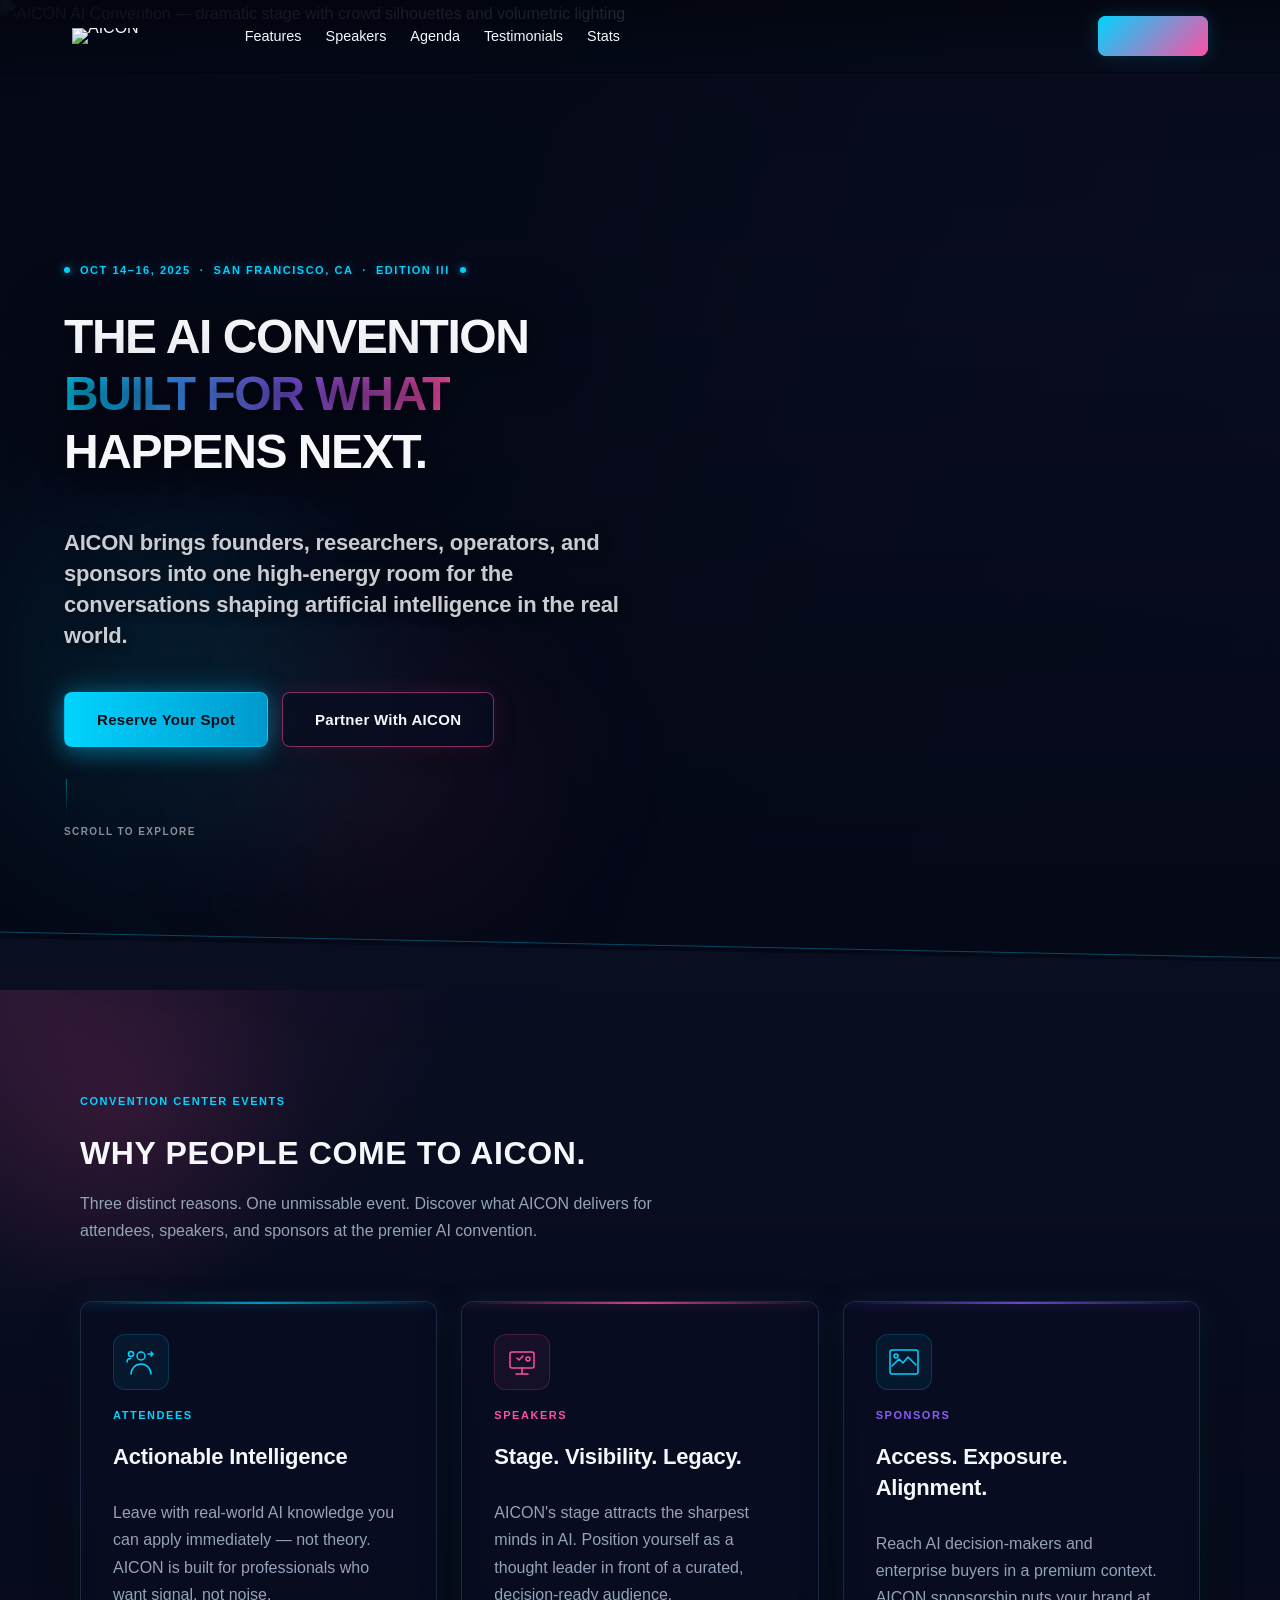
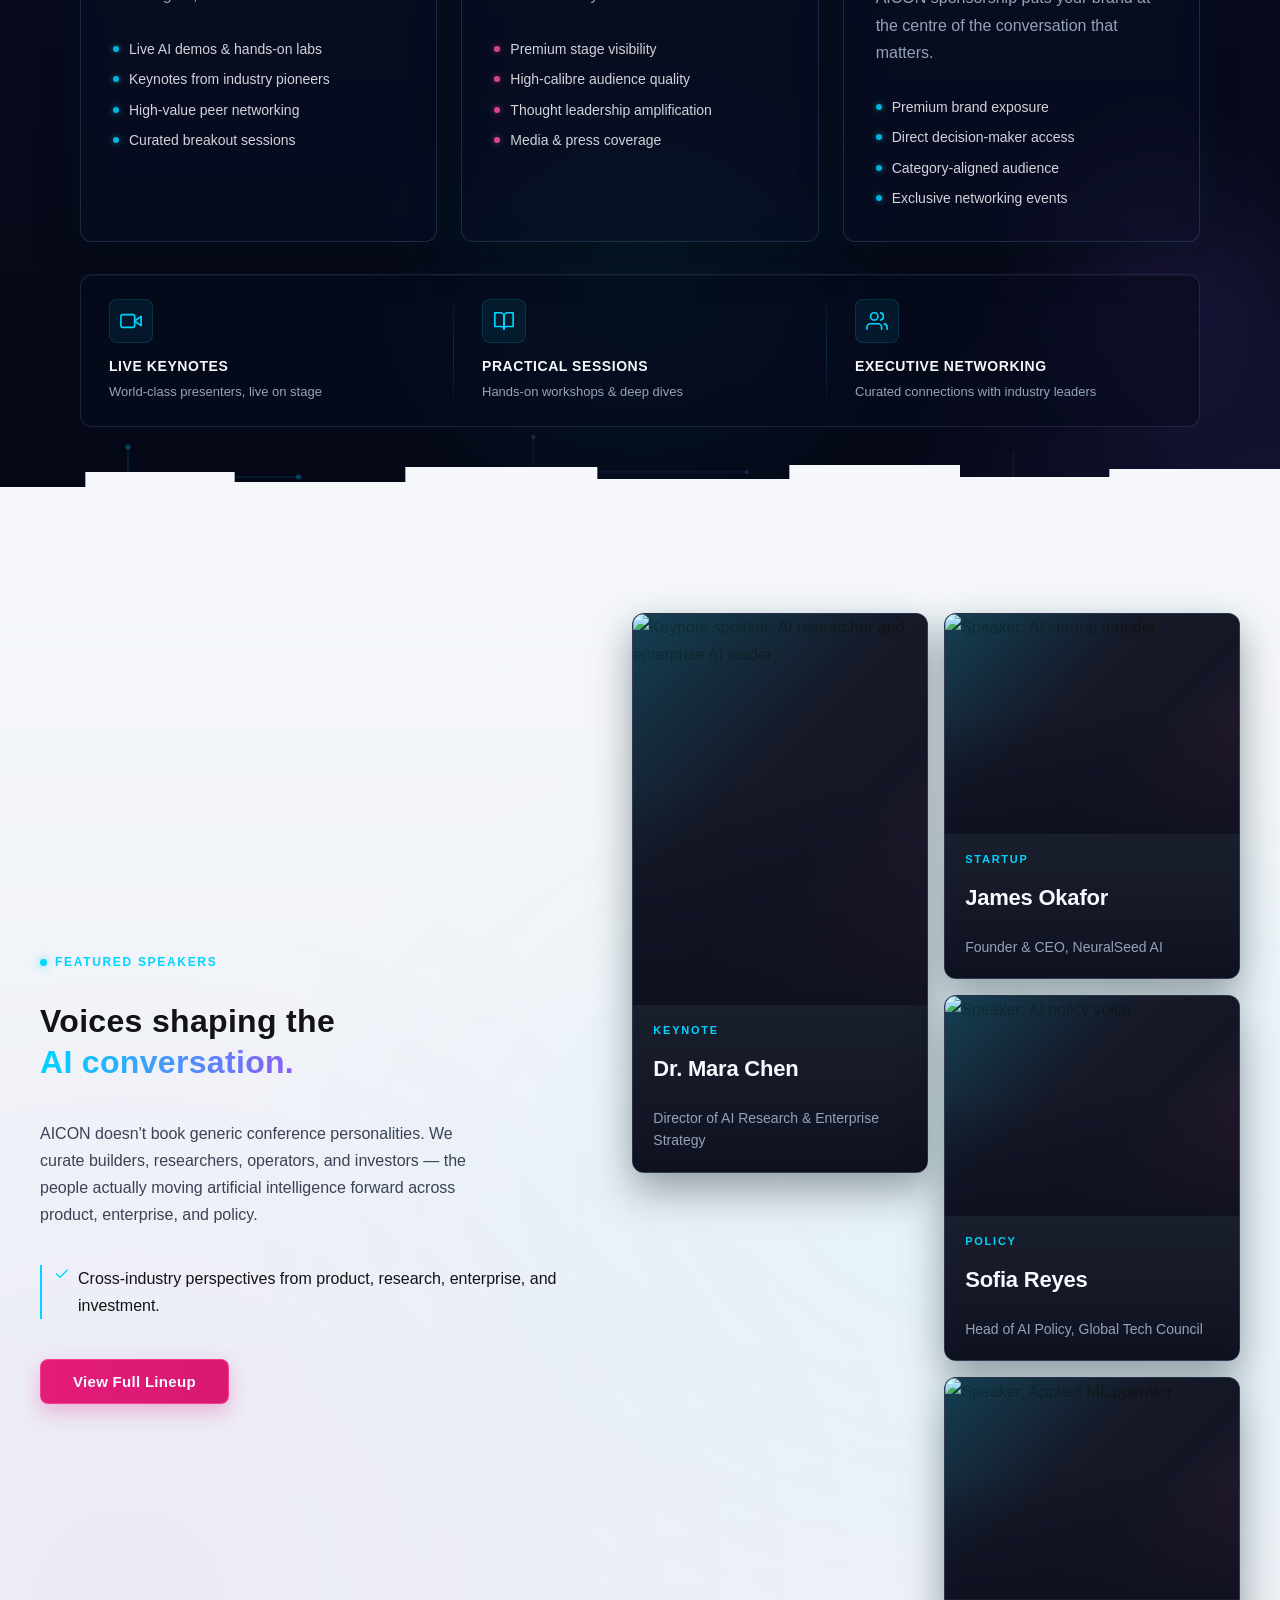
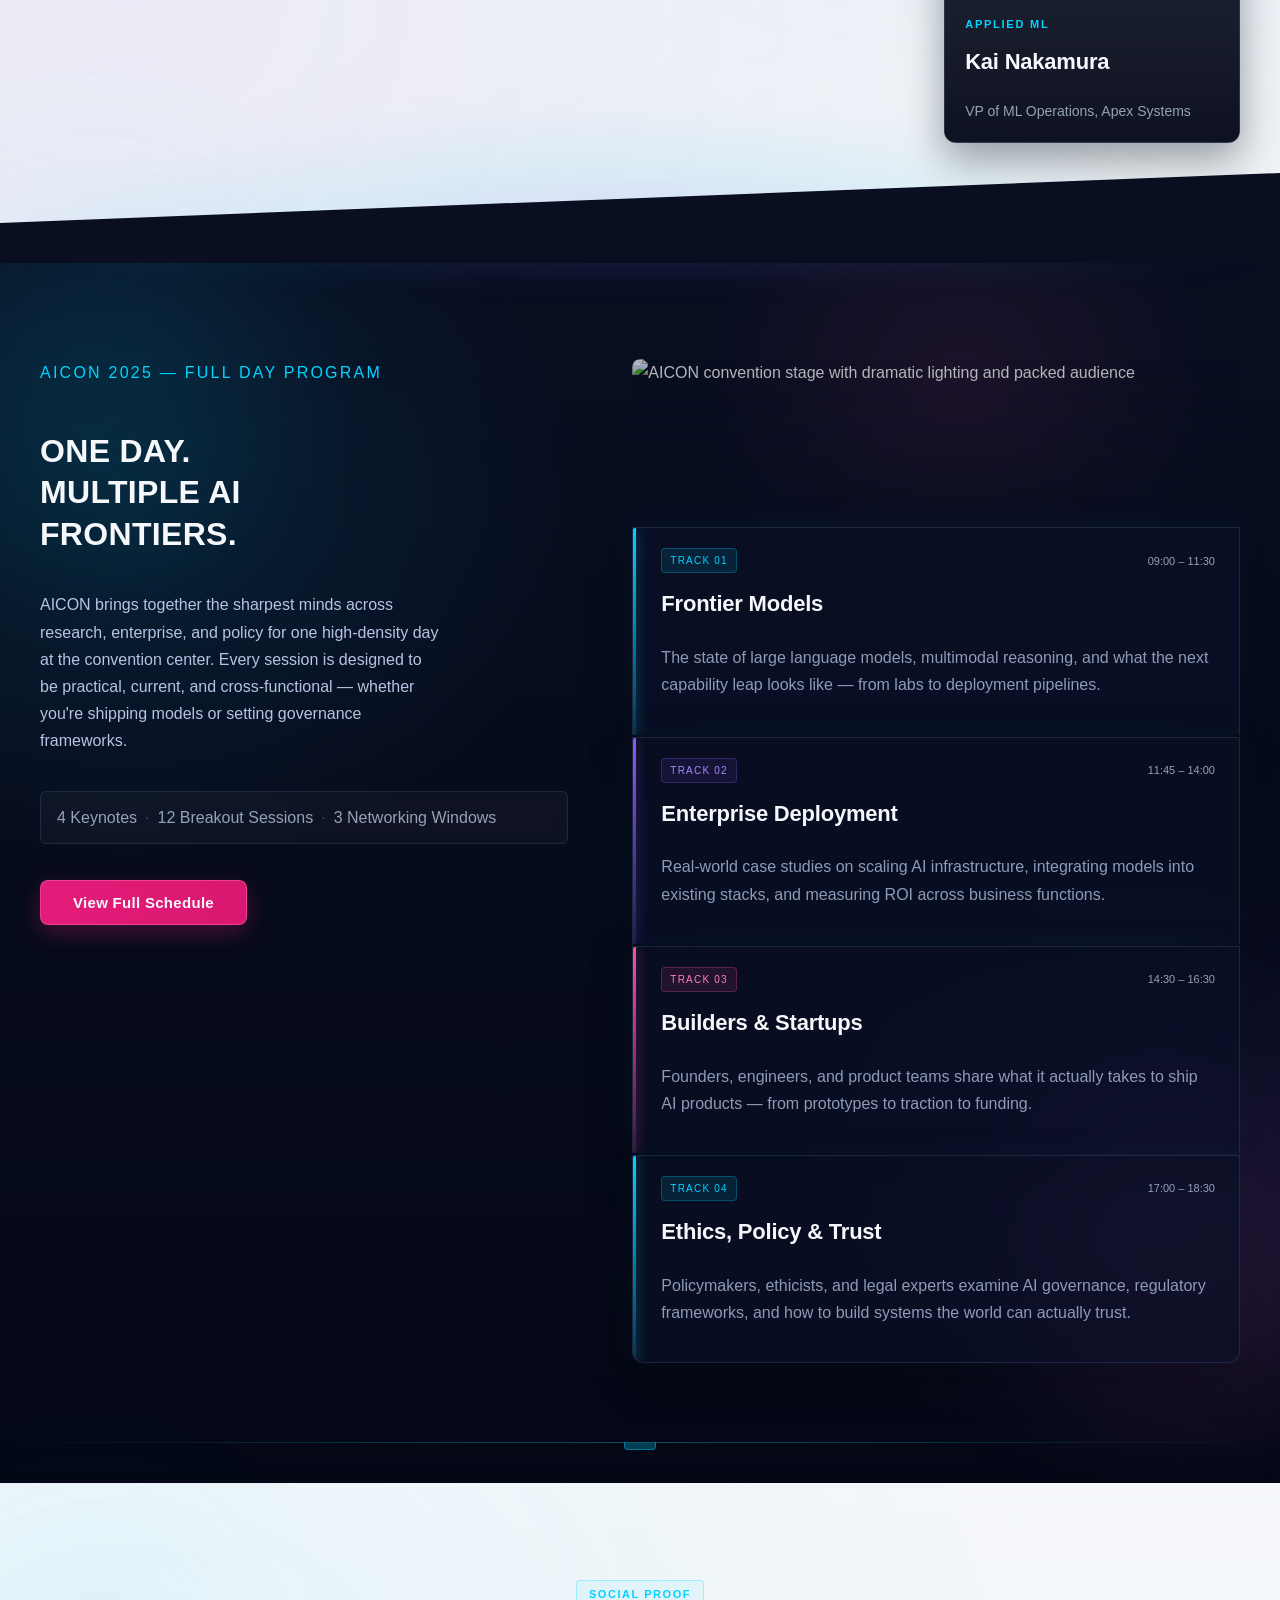
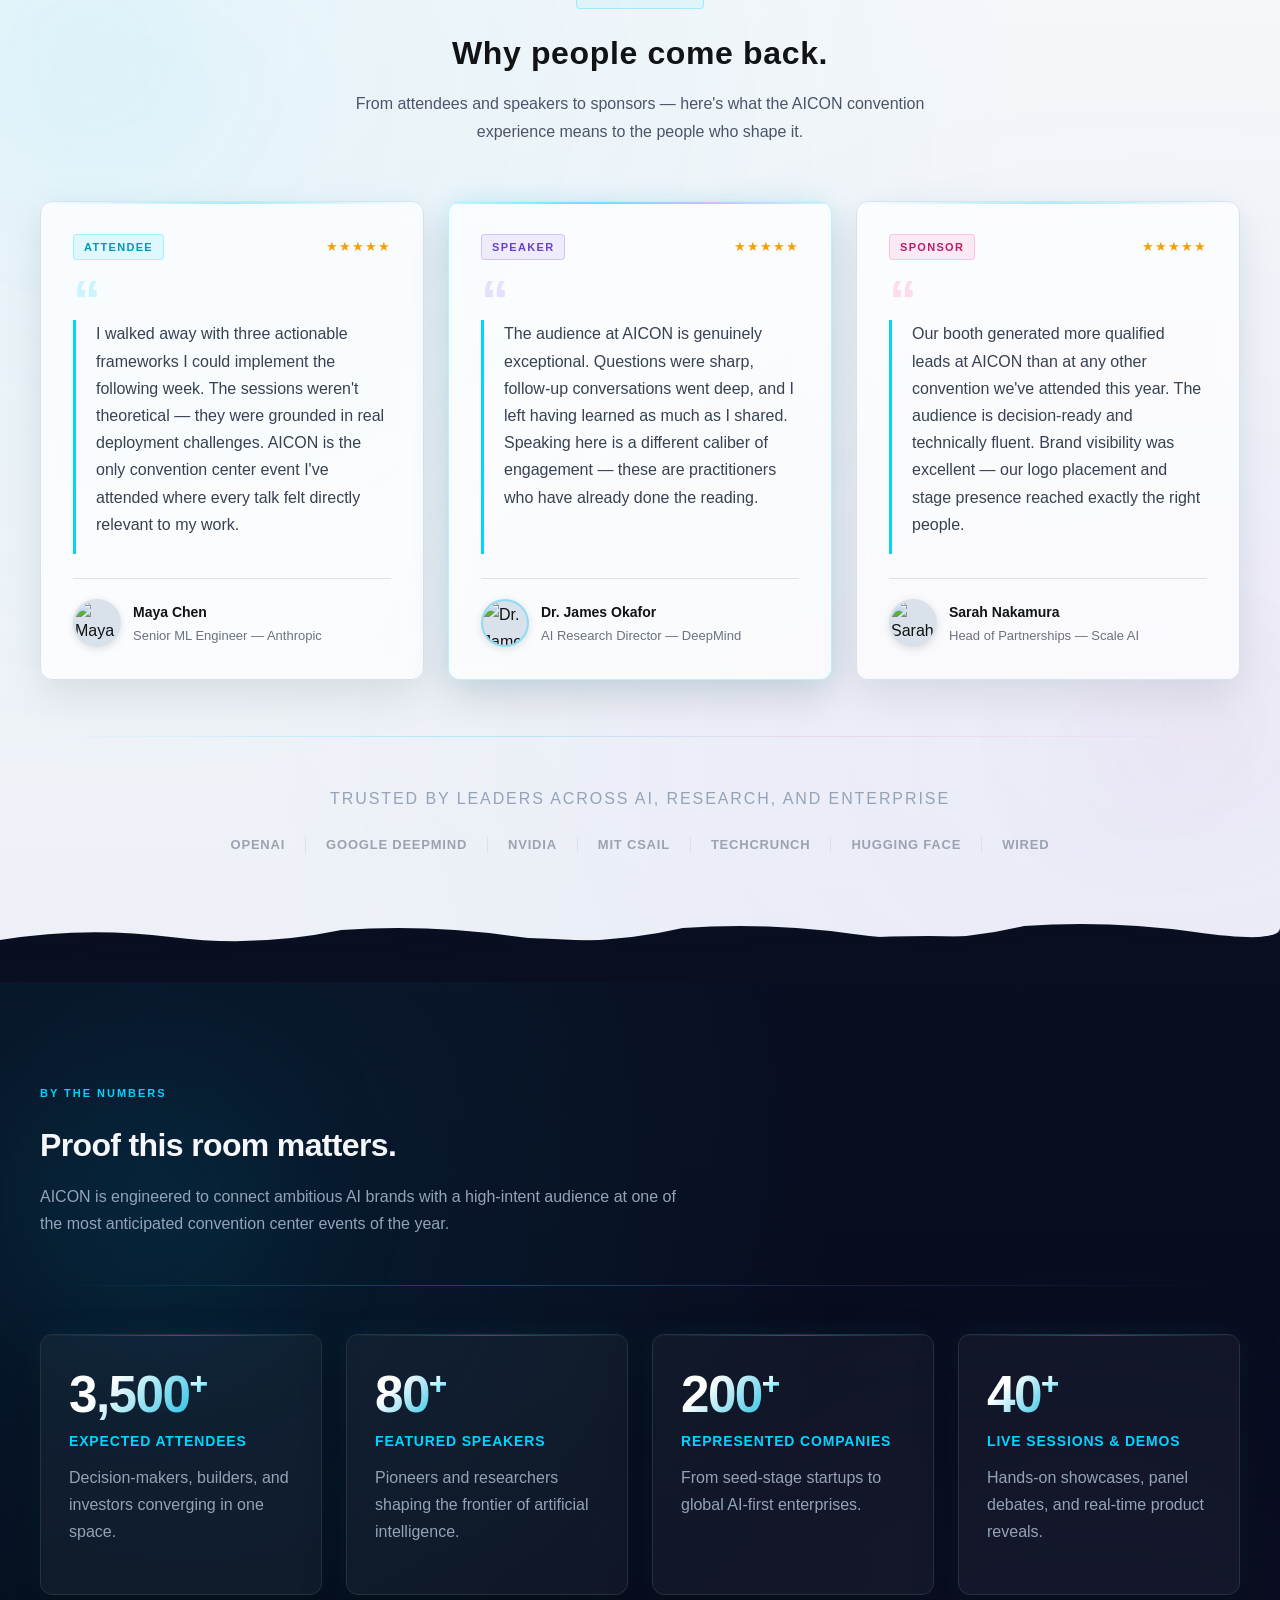
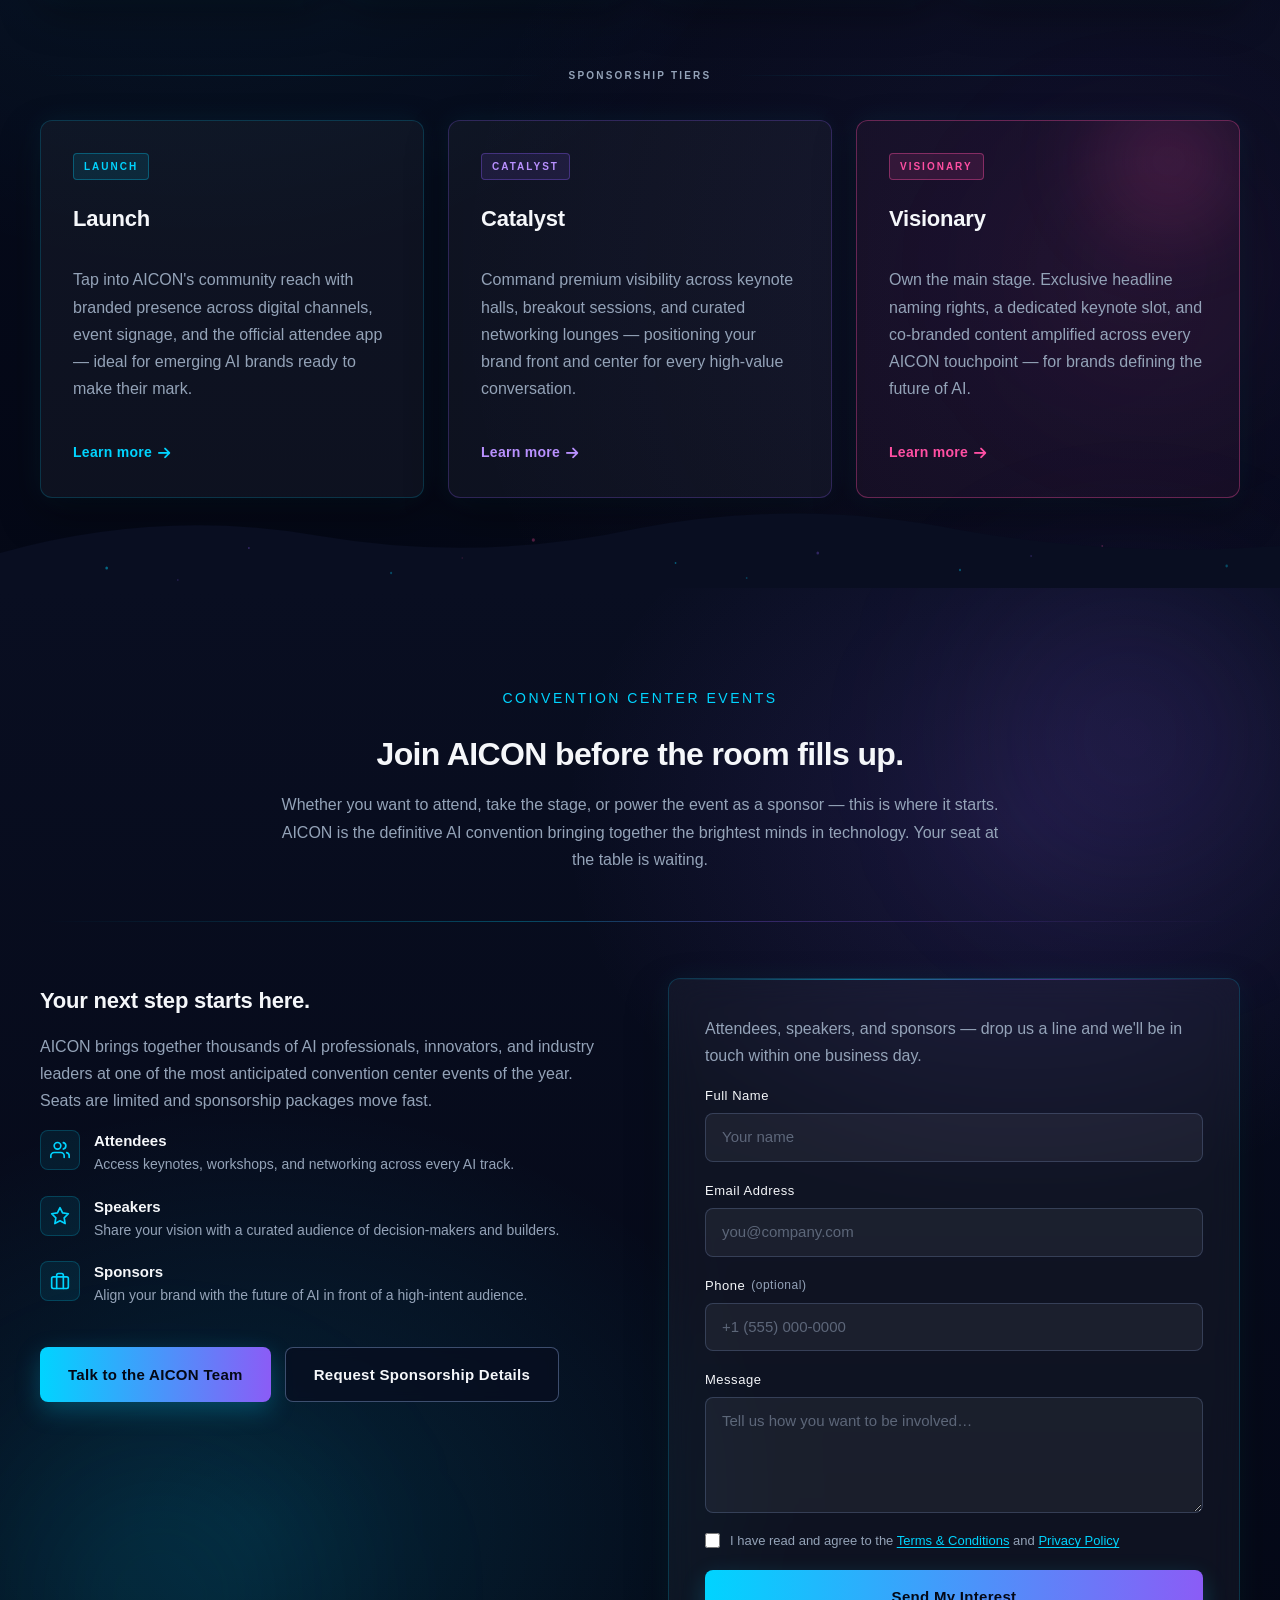
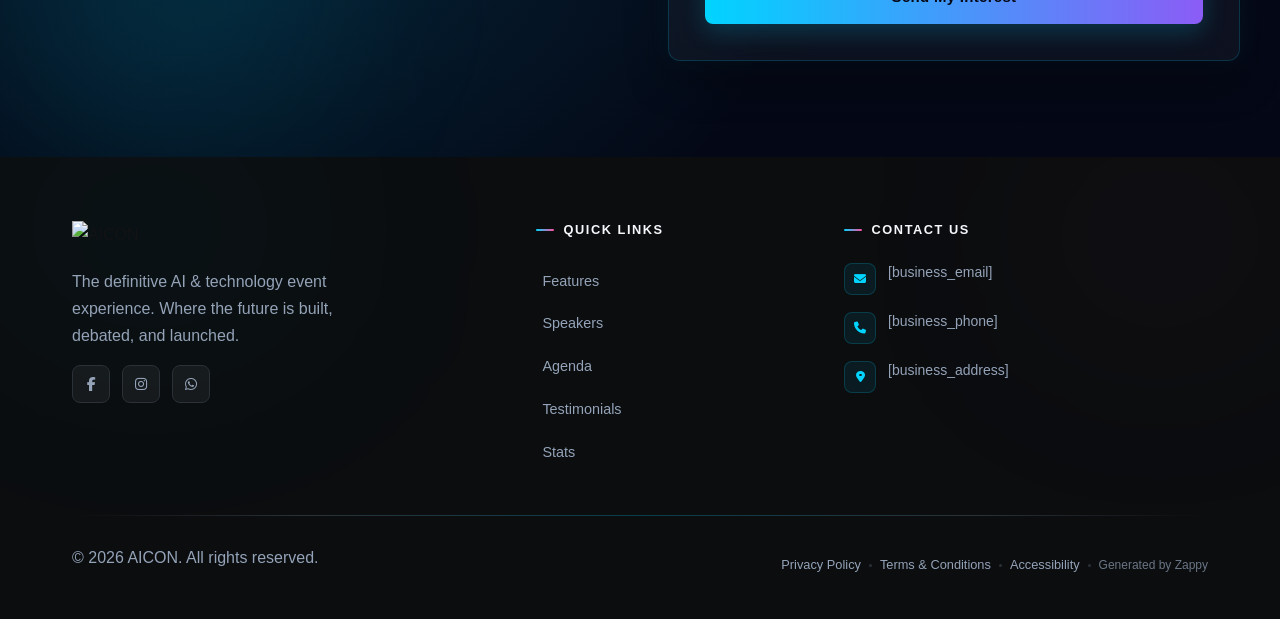
==== commit c06b3b20: "Background sync: Progressive GitHub Sync" ====
--- a/index.html
+++ b/index.html
@@ -796,7 +796,7 @@
     <section id="hero" class="home-hero-section" data-layout-spec="Home-hero" data-hero-type="fullscreen-scrim">
   <!-- Background Image Layer -->
   <div class="home-hero-bg">
-    <img data-hero-bg="true" data-placeholder="home-hero-image-1" data-context="Dramatic AI convention stage photographed from the audience perspective. A massive dark arena filled with thousands of attendees as silhouettes, bathed in volumetric cyan and magenta stage lighting beams cutting through atmospheric haze. The main stage features enormous LED screens displaying abstract neural network visualizations and glowing data flow patterns. Holographic UI elements and particle fields are subtly integrated into the scene. The mood is cinematic, electric, and high-stakes — like a world-class tech summit meets a concert. Near-black environment with electric cyan and magenta edge lighting creating a premium, urgent atmosphere." width="1440" height="900" src="/assets/site-home-hero-image-1.webp" alt="AICON AI Convention — dramatic stage with crowd silhouettes and volumetric lighting">
+    <div data-zappy-zoom-wrapper="true" data-element-id="img-1776930212736-wdrnomvmn" data-element-type="image" data-zappy-zoom-wrapper-width-mode="full" style="position: absolute !important; top: 0px !important; left: 0px !important; width:100% !important; height:100% !important; max-width:none !important; margin-left: 0px !important; margin-right: 0px !important; display: block !important; z-index: 1 !important; overflow: hidden !important;" data-zappy-zoom-clip="true" data-zappy-wrapper-margins-applied="true" data-zappy-zoom-wrapper-width="2501px" data-zappy-zoom-wrapper-height="1225px"><img data-hero-bg="true" data-placeholder="home-hero-image-1" data-context="Dramatic AI convention stage photographed from the audience perspective. A massive dark arena filled with thousands of attendees as silhouettes, bathed in volumetric cyan and magenta stage lighting beams cutting through atmospheric haze. The main stage features enormous LED screens displaying abstract neural network visualizations and glowing data flow patterns. Holographic UI elements and particle fields are subtly integrated into the scene. The mood is cinematic, electric, and high-stakes — like a world-class tech summit meets a concert. Near-black environment with electric cyan and magenta edge lighting creating a premium, urgent atmosphere." width="1440" height="900" src="/assets/site-home-hero-image-1-1776932543091-cir2ml.webp?v=1776932545160" alt="AICON AI Convention — dramatic stage with crowd silhouettes and volumetric lighting" data-hero-background="true" data-element-type="image" data-element-id="img-1776930212736-wdrnomvmn" style="object-position: 50% 30% !important; width: 100%; height: 100%; object-fit: cover; margin: 0px !important; position: absolute !important; left: 0% !important; top: -4.18548% !important; max-width: none !important; max-height: none !important; display: block !important;" data-zappy-zoom="1" data-zappy-original-width="2501" data-zappy-original-height="1225" data-zappy-object-position="50% 30%"></div>
   </div>
 
   <!-- Scrim Overlay -->
@@ -831,10 +831,10 @@
 
       <!-- CTA Buttons -->
       <div class="home-hero-ctas">
-        <a href="#register" class="home-hero-btn-primary">
+        <a href="#register" class="home-hero-btn-primary" data-element-type="button" data-element-id="btn-1776930212734-2sjsy5kcv" data-native-element="true">
           Reserve Your Spot
         </a>
-        <a href="#sponsor" class="home-hero-btn-secondary">
+        <a href="#sponsor" class="home-hero-btn-secondary" data-element-type="button" data-element-id="btn-1776930212734-k09bxnwej" data-native-element="true">
           Partner With AICON
         </a>
       </div>
@@ -1753,5 +1753,147 @@
       window.addEventListener('resize', function() { clearTimeout(window._mlrt); window._mlrt = setTimeout(initMobileLangMenu, 250); });
     })();
     </script>
+
+    <script>
+    (function(){
+      var _applied=false;
+      function _isHeroBg(w){var img=w.querySelector('img');if(img&&(img.getAttribute('data-hero-bg')==='true'||img.getAttribute('data-hero-background')==='true'))return true;var p=(w.style.position||'').replace(/\s*!important\s*/g,'').trim();var ww=(w.style.width||'').replace(/\s*!important\s*/g,'').trim();var hh=(w.style.height||'').replace(/\s*!important\s*/g,'').trim();return p==='absolute'&&ww==='100%'&&hh==='100%';}
+      function fixDesktopWrappers(){
+        // No-op: desktop wrapper restoration is handled by ZAPPY_PUBLISHED_ZOOM_WRAPPER_RUNTIME
+        // in script.js (restoreWrapperDimensions). The old inflation logic here was expanding
+        // small wrappers (e.g. 139px logo wrappers) to their parent width, conflicting with
+        // the correct stored dimensions.
+      }
+      function _parsePos(s){var x=50,y=50;try{var m=(s||'').match(/(-?d+(?:.d+)?)%s+(-?d+(?:.d+)?)%/);if(m){x=parseFloat(m[1]);y=parseFloat(m[2]);}}catch(e){}if(!isFinite(x))x=50;if(!isFinite(y))y=50;return{x:Math.max(0,Math.min(100,x)),y:Math.max(0,Math.min(100,y))};}
+      function _coverPct(iA,cA){if(!isFinite(iA)||iA<=0||!isFinite(cA)||cA<=0)return{w:100,h:100};if(iA>=cA)return{w:(iA/cA)*100,h:100};return{w:100,h:(cA/iA)*100};}
+      function applyMobile(){
+        if(_applied)return;_applied=true;
+        document.querySelectorAll('[data-zappy-zoom-wrapper="true"]').forEach(function(w){
+          var cw=w.style.getPropertyValue('width');
+          if(!cw||cw==='100%')return;
+          if(!w._zappyDesktop)w._zappyDesktop={wStyle:w.getAttribute('style')};
+          var img=w.querySelector('img');
+          if(!img)return;
+          if(!img._zappyDesktop)img._zappyDesktop={src:img.getAttribute('src'),style:img.getAttribute('style')};
+          var mobileZoomStr=img.getAttribute('data-zappy-mobile-zoom');
+          var mobileZoom=parseFloat(mobileZoomStr);
+          var mobileSrc=img.getAttribute('data-zappy-mobile-src');
+          var mobilePos=img.getAttribute('data-zappy-mobile-object-position');
+          var hasMobileOverrides=mobilePos||mobileZoomStr;
+          var parentOvf=w.parentElement?((w.parentElement.style.overflow||'')+(window.getComputedStyle(w.parentElement).overflow||'')).trim():'';
+          var inConstrainedParent=parentOvf.indexOf('hidden')!==-1||parentOvf.indexOf('clip')!==-1;
+          if(inConstrainedParent){
+            w.style.setProperty('max-width','100%','important');
+          }else{
+            w.style.setProperty('width','100%','important');
+            w.style.setProperty('max-width','100%','important');
+          }
+          if(mobileSrc)img.src=mobileSrc;
+          if(hasMobileOverrides){
+            var effZoom=(isFinite(mobileZoom)&&mobileZoom>0)?mobileZoom:(parseFloat(img.getAttribute('data-zappy-zoom'))||1);
+            var effPos=mobilePos||'50% 50%';
+            w.style.setProperty('overflow','hidden','important');
+            w.style.setProperty('position','relative','important');
+            w.style.setProperty('width','100%','important');
+            w.style.setProperty('max-width','100%','important');
+            var _sW=parseFloat(w.getAttribute('data-zappy-zoom-wrapper-width'))||0;
+            var _sH=parseFloat(w.getAttribute('data-zappy-zoom-wrapper-height'))||0;
+            if(_sW>0&&_sH>0){w.style.setProperty('aspect-ratio',_sW+'/'+_sH,'important');w.style.setProperty('height','auto','important');}
+            function _applyZoomCrop(_img,_w,_ePos,_eZoom){
+              var rect=_w.getBoundingClientRect();
+              if(!rect||!rect.width||!rect.height)return;
+              var nW=_img.naturalWidth||0,nH=_img.naturalHeight||0;
+              if(!(nW>0&&nH>0))return;
+              var iA=nW/nH,cA=rect.width/rect.height;
+              var cv=_coverPct(iA,cA);
+              var wP=100,hP=100;
+              if(_eZoom>=1){wP=cv.w*_eZoom;hP=cv.h*_eZoom;}
+              else{var t2=(_eZoom-0.5)/0.5;if(!isFinite(t2))t2=0;t2=Math.max(0,Math.min(1,t2));wP=100+t2*(cv.w-100);hP=100+t2*(cv.h-100);}
+              var p2=_parsePos(_ePos);
+              var lP=(100-wP)*(p2.x/100);
+              var tP=(100-hP)*(p2.y/100);
+              _img.style.setProperty('position','absolute','important');
+              _img.style.setProperty('left',lP+'%','important');
+              _img.style.setProperty('top',tP+'%','important');
+              _img.style.setProperty('width',wP+'%','important');
+              _img.style.setProperty('height',hP+'%','important');
+              _img.style.setProperty('max-width','none','important');
+              _img.style.setProperty('max-height','none','important');
+              _img.style.setProperty('display','block','important');
+              _img.style.setProperty('object-fit',_eZoom<1?'fill':'cover','important');
+              _img.style.setProperty('transform','none','important');
+              _img.style.setProperty('margin','0','important');
+            }
+            _applyZoomCrop(img,w,effPos,effZoom);
+            if(mobileSrc&&!(img.complete&&img.naturalWidth>0)){
+              (function(_i,_w2,_p,_z){_i.addEventListener('load',function _ol(){_i.removeEventListener('load',_ol);try{_applyZoomCrop(_i,_w2,_p,_z);}catch(e){}});
+              })(img,w,effPos,effZoom);
+            }
+          }else{
+            if(!inConstrainedParent)w.style.setProperty('height','auto','important');
+            img.style.setProperty('position','relative','important');
+            img.style.setProperty('width','100%','important');
+            img.style.setProperty('height','auto','important');
+            img.style.setProperty('max-width','100%','important');
+            img.style.setProperty('max-height',inConstrainedParent?'none':'400px','important');
+            img.style.setProperty('object-fit','cover','important');
+            img.style.setProperty('left','0','important');
+            img.style.setProperty('top','0','important');
+            img.style.setProperty('transform','none','important');
+          }
+        });
+        document.querySelectorAll('img[data-zappy-mobile-src],img[data-zappy-mobile-object-position],img[data-zappy-mobile-zoom]').forEach(function(img){
+          var zw=img.closest('[data-zappy-zoom-wrapper="true"]');
+          if(zw&&!_isHeroBg(zw))return;
+          if(!img._zappyDesktop)img._zappyDesktop={src:img.getAttribute('src'),style:img.getAttribute('style')};
+          var mobileSrc=img.getAttribute('data-zappy-mobile-src');
+          var mobilePos=img.getAttribute('data-zappy-mobile-object-position');
+          var mobileZoom=parseFloat(img.getAttribute('data-zappy-mobile-zoom'));
+          if(mobileSrc)img.src=mobileSrc;
+          if(mobilePos)img.style.setProperty('object-position',mobilePos,'important');
+          if(mobileZoom>1){
+            img.style.setProperty('transform','scale('+mobileZoom+')','important');
+            img.style.setProperty('transform-origin',mobilePos||'50% 50%','important');
+            var p=img.parentElement;
+            if(p)p.style.setProperty('overflow','hidden','important');
+          }
+        });
+      }
+      function revertDesktop(){
+        if(!_applied)return;_applied=false;
+        document.querySelectorAll('[data-zappy-zoom-wrapper="true"]').forEach(function(w){
+          if(w._zappyDesktop&&w._zappyDesktop.wStyle!=null){w.setAttribute('style',w._zappyDesktop.wStyle);}
+          var img=w.querySelector('img');
+          if(img&&img._zappyDesktop){
+            if(img._zappyDesktop.src!=null)img.setAttribute('src',img._zappyDesktop.src);
+            if(img._zappyDesktop.style!=null)img.setAttribute('style',img._zappyDesktop.style);
+            else img.removeAttribute('style');
+          }
+        });
+        document.querySelectorAll('img[data-zappy-mobile-src],img[data-zappy-mobile-object-position],img[data-zappy-mobile-zoom]').forEach(function(img){
+          var zw=img.closest('[data-zappy-zoom-wrapper="true"]');
+          if(zw&&!_isHeroBg(zw))return;
+          if(img._zappyDesktop){
+            if(img._zappyDesktop.src!=null)img.setAttribute('src',img._zappyDesktop.src);
+            if(img._zappyDesktop.style!=null)img.setAttribute('style',img._zappyDesktop.style);
+            else img.removeAttribute('style');
+          }
+        });
+        _fixHeroBgWrappers();
+        fixDesktopWrappers();
+      }
+      function _fixHeroBgWrappers(){var isMob=window.innerWidth<=768;document.querySelectorAll('[data-zappy-zoom-wrapper="true"]').forEach(function(w){if(!_isHeroBg(w))return;w.style.setProperty('position','absolute','important');w.style.setProperty('top','0','important');w.style.setProperty('left','0','important');w.style.setProperty('width','100%','important');w.style.setProperty('height','100%','important');w.style.setProperty('max-width','none','important');w.style.setProperty('overflow','hidden','important');w.setAttribute('data-zappy-zoom-wrapper-width-mode','full');var img=w.querySelector('img');if(img){img.style.setProperty('width','100%','important');img.style.setProperty('height','100%','important');img.style.setProperty('object-fit','cover','important');img.style.setProperty('position','relative','important');img.style.setProperty('top','0','important');img.style.setProperty('left','0','important');img.style.setProperty('max-width','none','important');img.style.setProperty('max-height','none','important');img.style.setProperty('display','block','important');if(isMob){var mSrc=img.getAttribute('data-zappy-mobile-src');var mPos=img.getAttribute('data-zappy-mobile-object-position');var mZoom=parseFloat(img.getAttribute('data-zappy-mobile-zoom'));if(mSrc){if(!img._zappyDesktop)img._zappyDesktop={src:img.getAttribute('src'),style:img.getAttribute('style')};img.src=mSrc;}if(mPos)img.style.setProperty('object-position',mPos,'important');if(mZoom>1){img.style.setProperty('transform','scale('+mZoom+')','important');img.style.setProperty('transform-origin',mPos||'50% 50%','important');}}}});}
+      function init(){
+        _fixHeroBgWrappers();
+        var mq=window.matchMedia('(max-width:768px)');
+        function onChange(e){if(e.matches)applyMobile();else revertDesktop();}
+        if(mq.matches)applyMobile();
+        else fixDesktopWrappers();
+        try{mq.addEventListener('change',onChange);}catch(e){mq.addListener(onChange);}
+      }
+      if(document.readyState==='loading')document.addEventListener('DOMContentLoaded',init);
+      else setTimeout(init,50);
+    })();
+    </script>
 </body>
 </html>
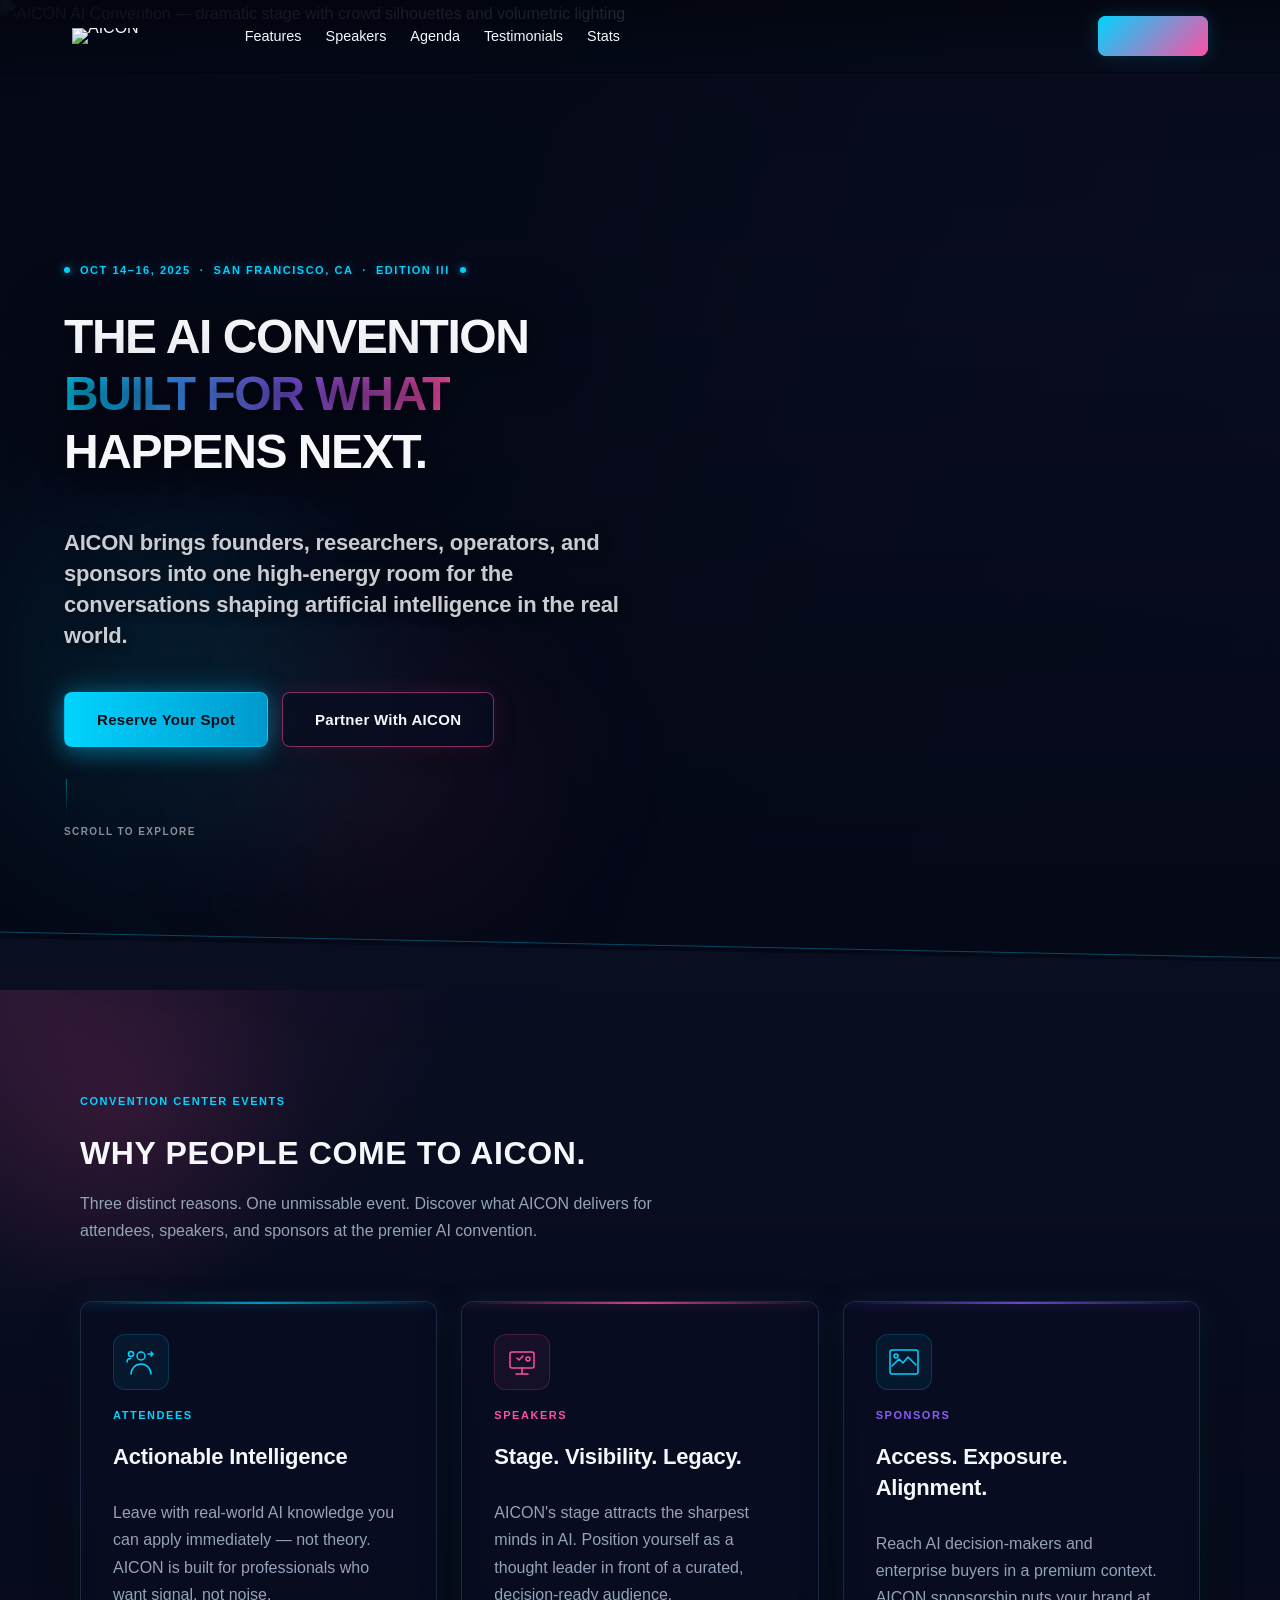
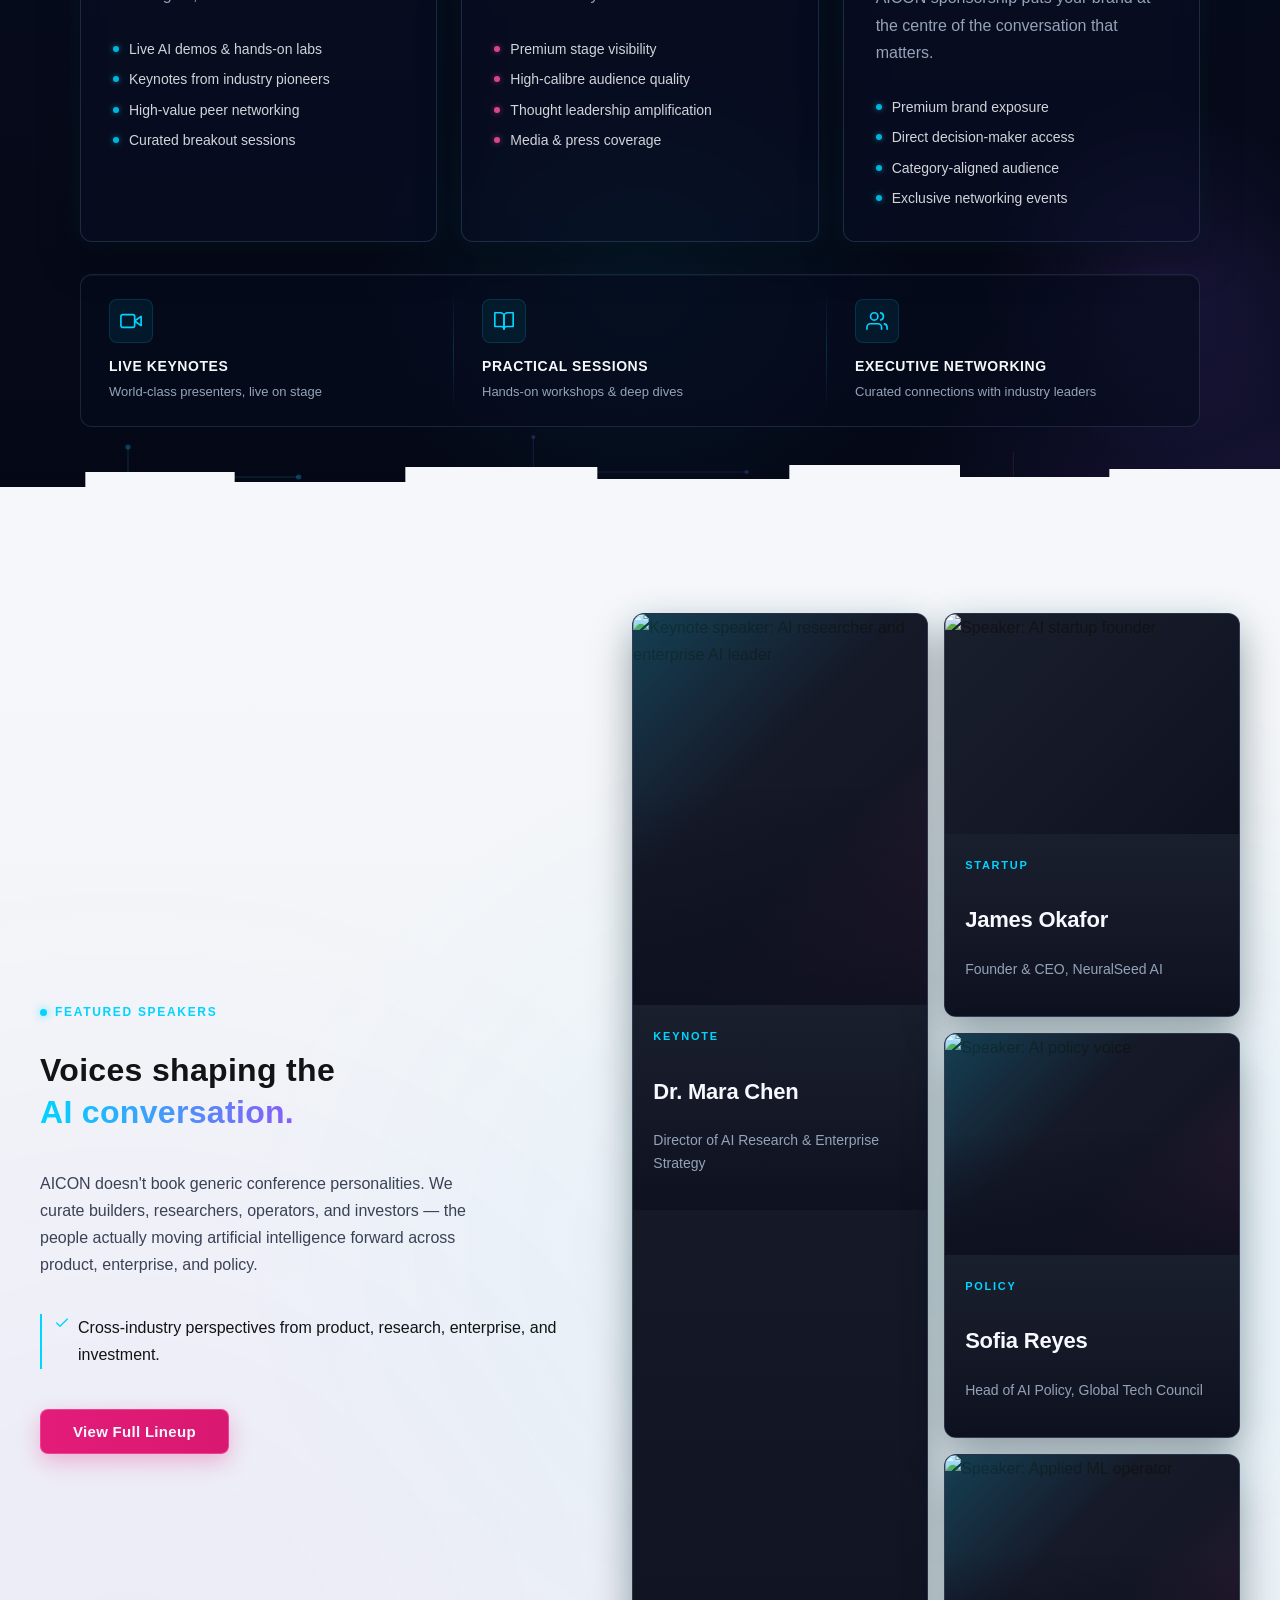
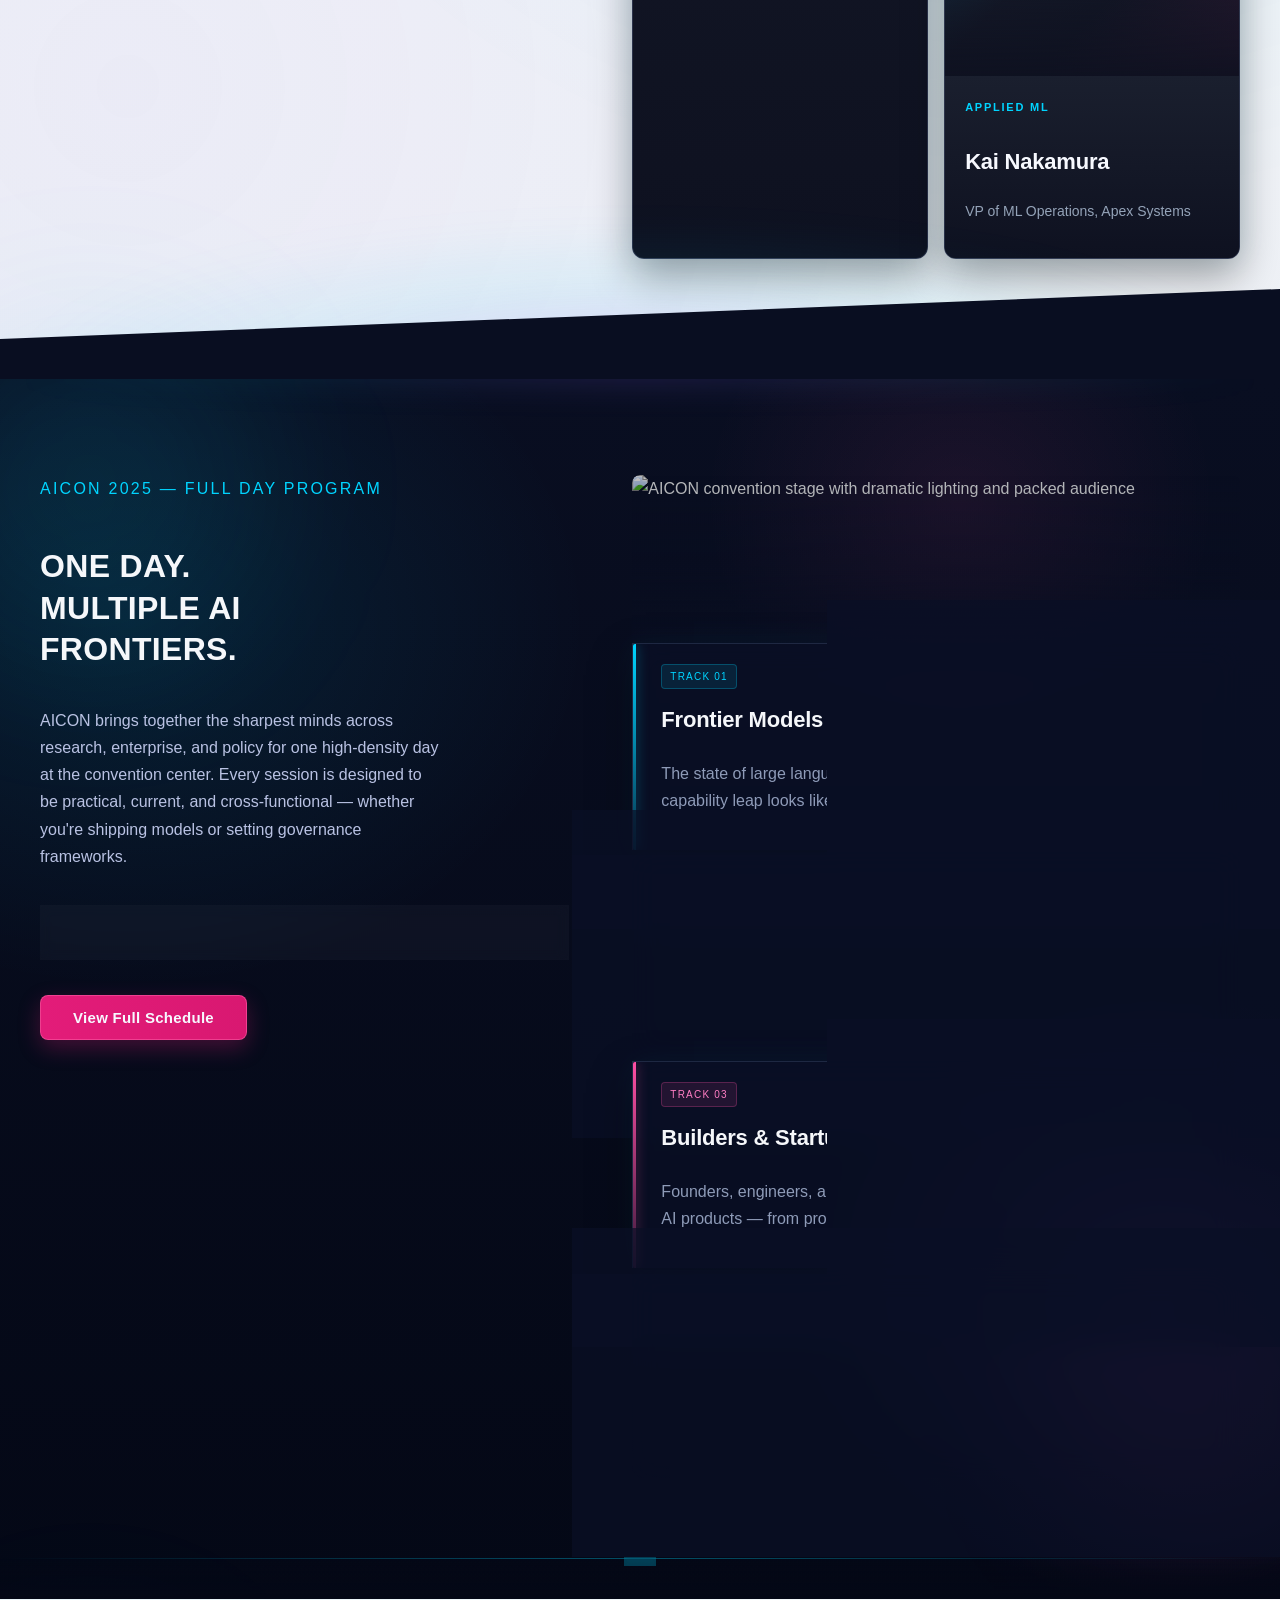
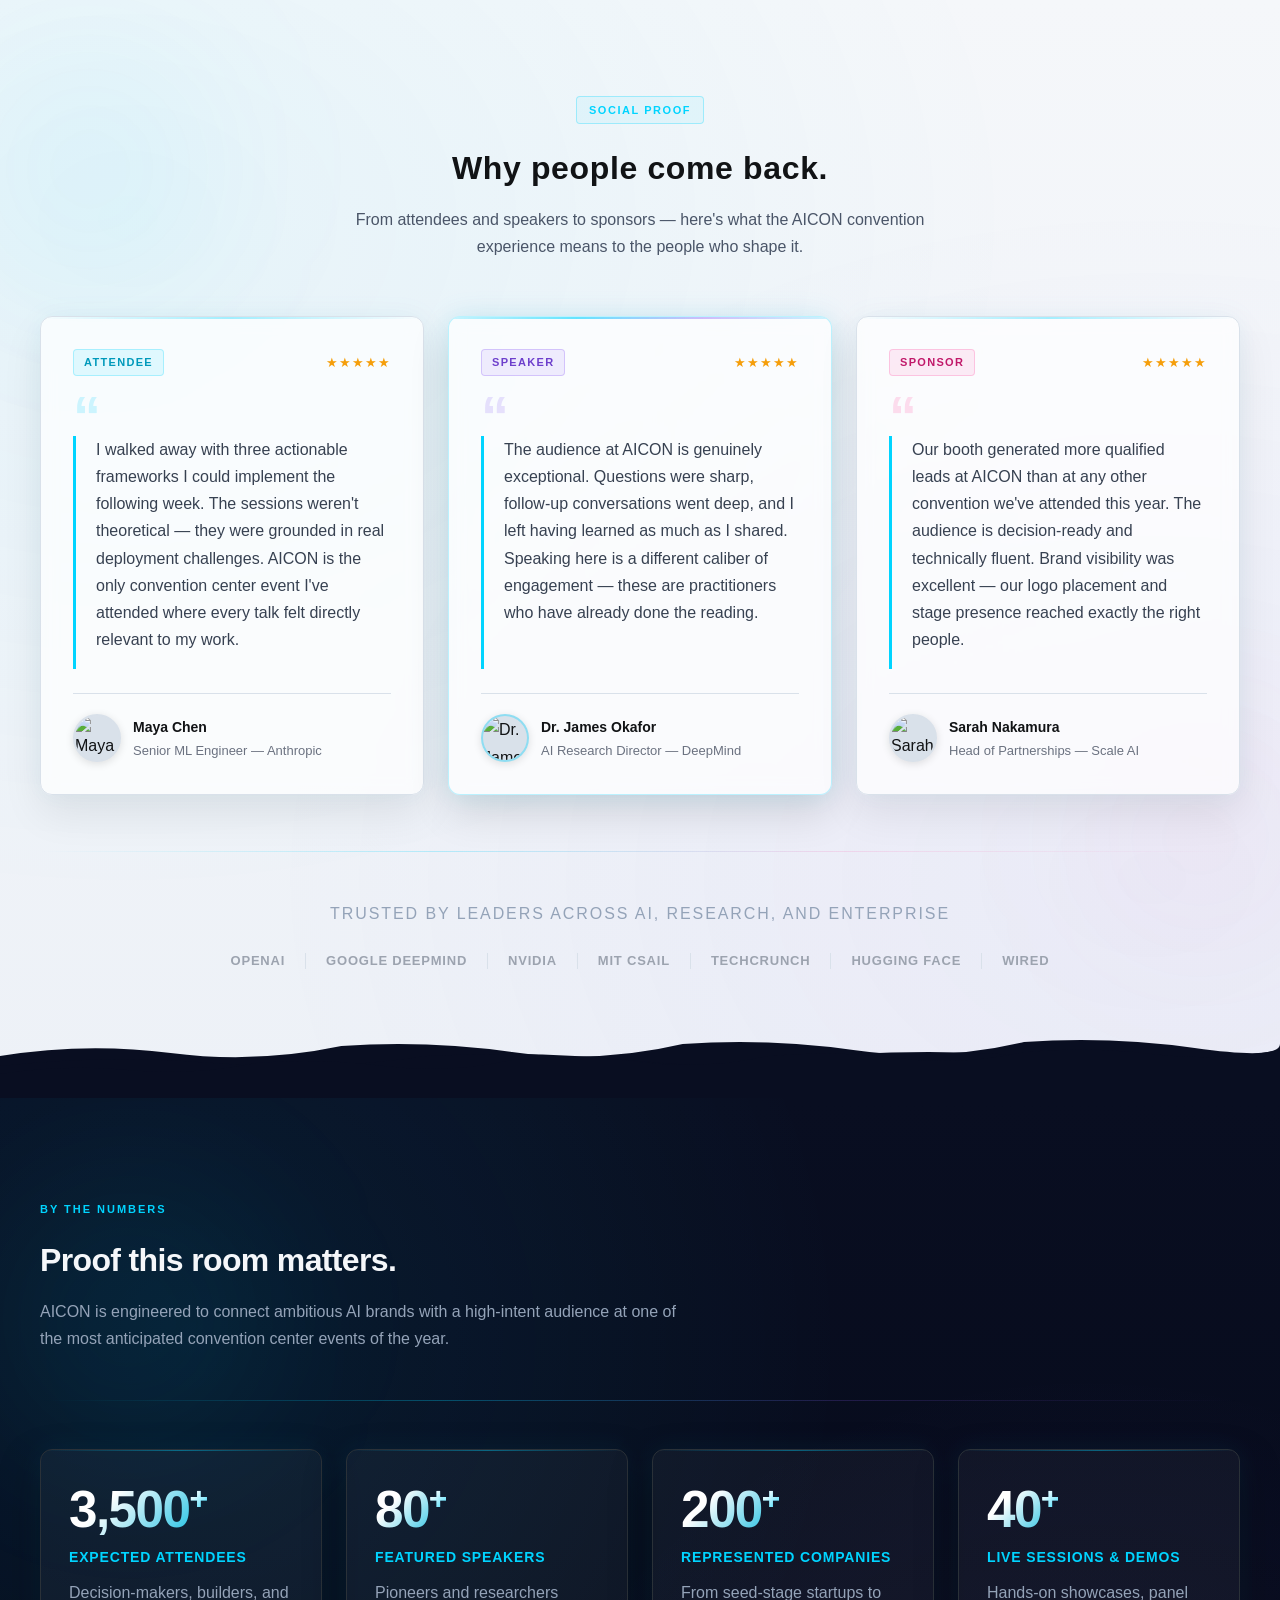
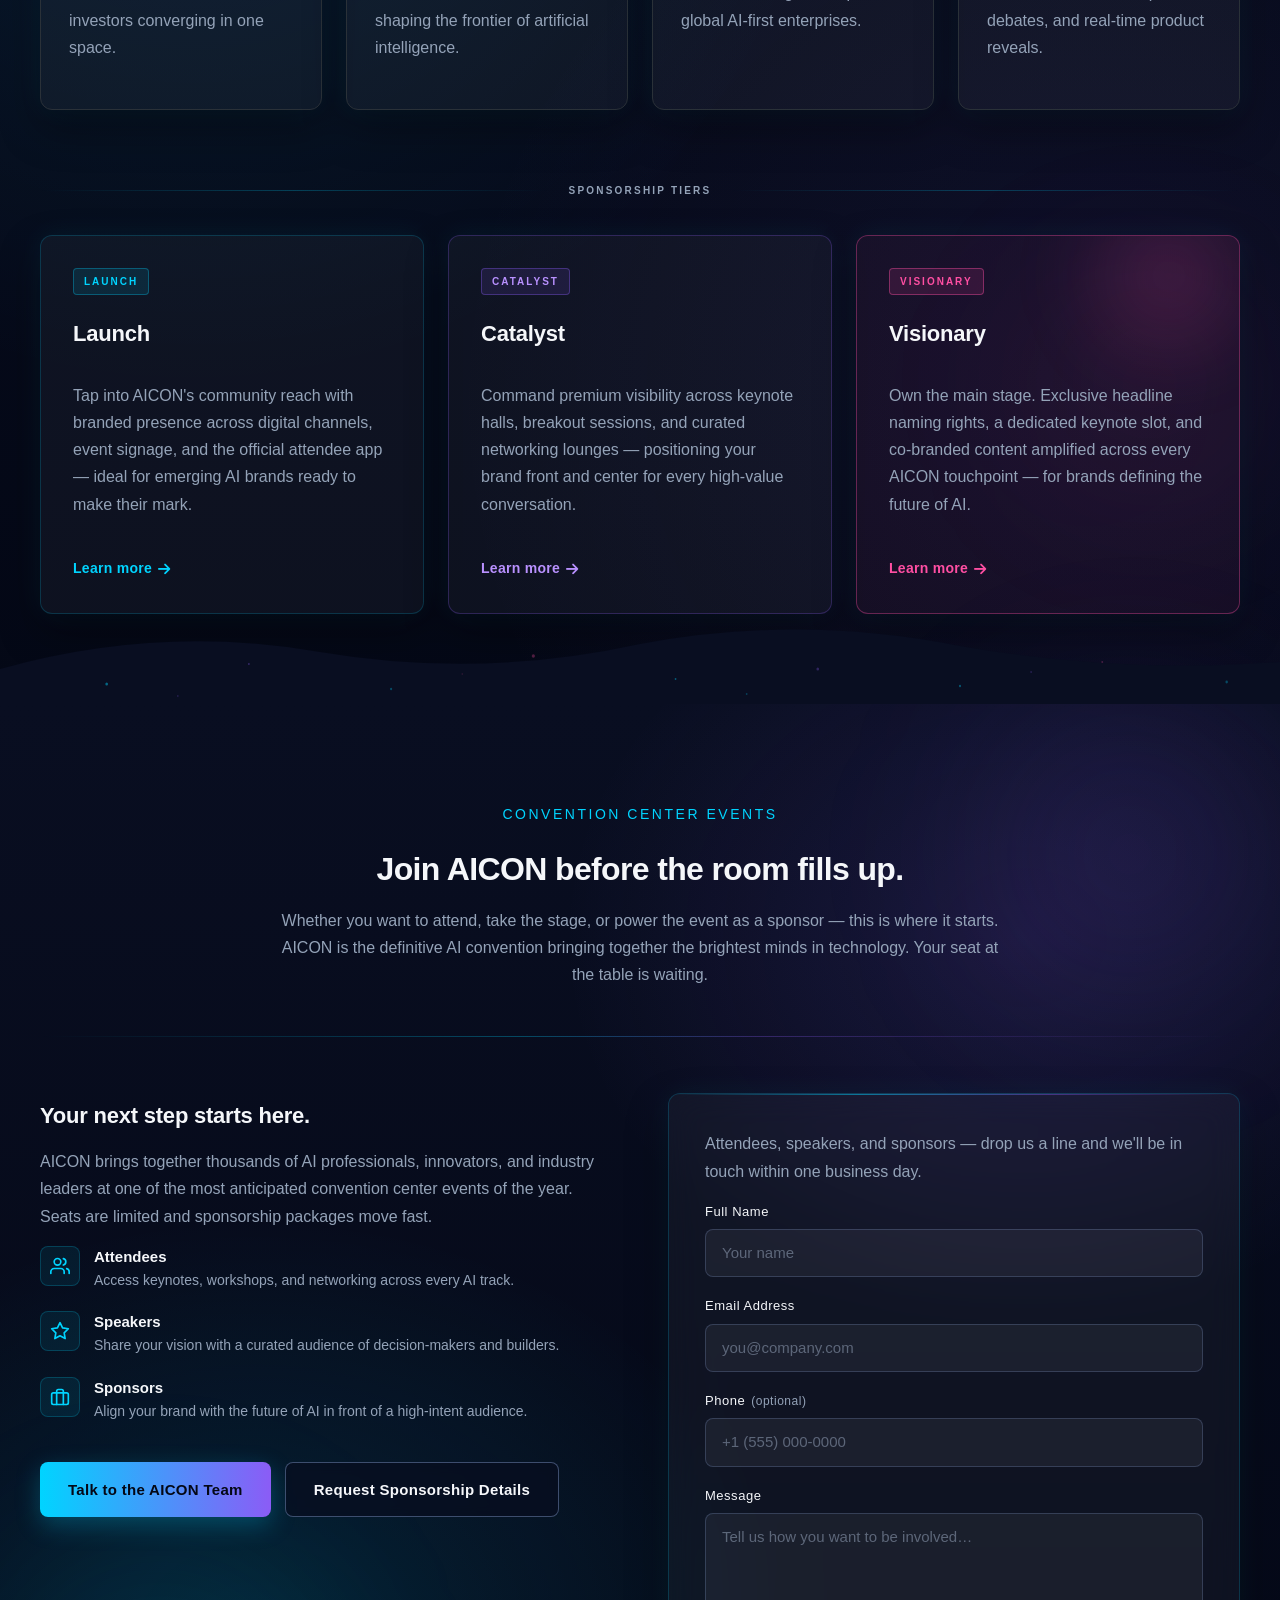
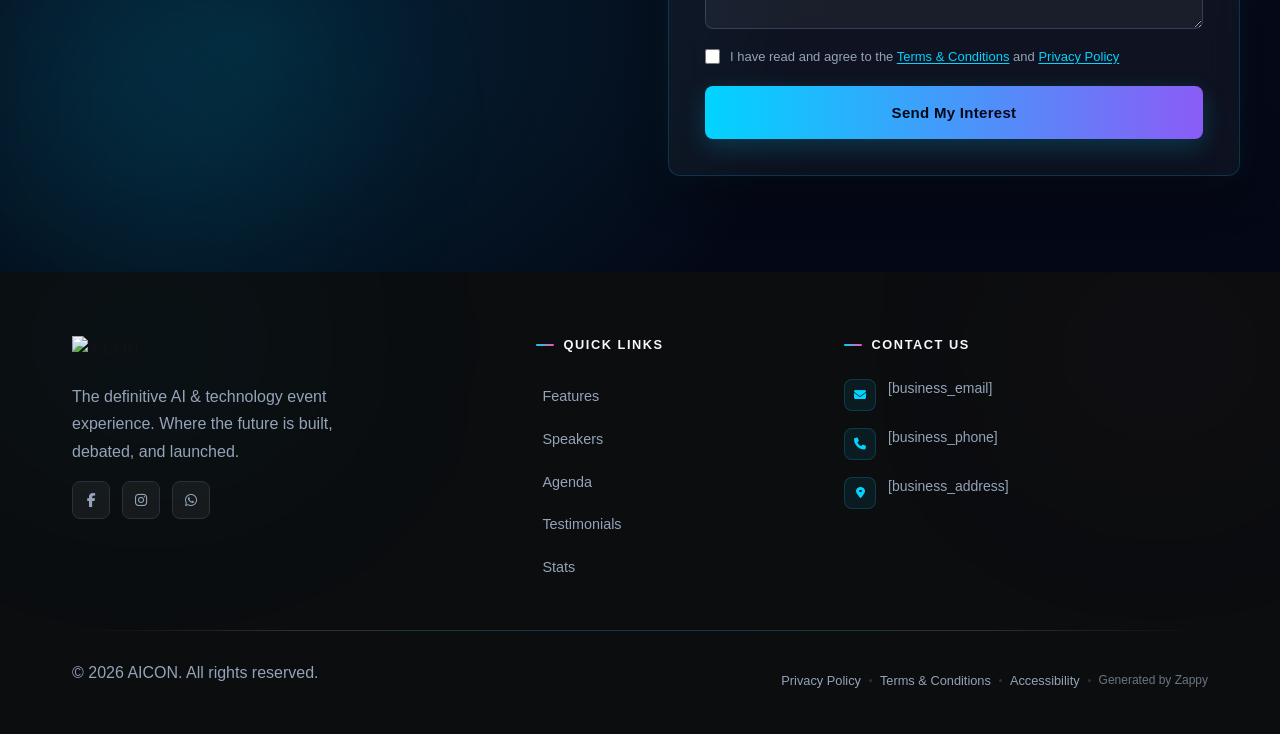
==== commit 8f229d91: "Background sync: Progressive GitHub Sync" ====
--- a/index.html
+++ b/index.html
@@ -1075,65 +1075,65 @@
         </span>
         Cross-industry perspectives from product, research, enterprise, and investment.
       </p>
-      <a href="#agenda" class="home-speakers-cta btn-primary">View Full Lineup</a>
-    </div>
+      <p class="zappy-editable"><a href="#agenda" class="home-speakers-cta btn-primary" data-element-type="button" data-element-id="btn-1776930212734-8f9hxuxn2" data-native-element="true">View Full Lineup</a>
+    </p></div>
 
     <!-- RIGHT: Speaker Mosaic -->
-    <div class="home-speakers-mosaic">
+    <div class="home-speakers-mosaic zappy-preserve-css-grid" data-zappy-grid-align="start" data-original-item-width="296" data-original-gap="16px" style="--zappy-grid-cols: 295.812px 295.812px; grid-template-columns: 295.812px 295.812px; align-items: stretch !important;" data-zappy-explicit-columns="true">
 
       <!-- Large Keynote Tile -->
-      <article class="home-speakers-tile home-speakers-tile--keynote">
+      <article class="home-speakers-tile home-speakers-tile--keynote" data-grid-item-index="0">
         <div class="home-speakers-tile-img-wrap">
-          <img data-placeholder="home-speakers-image-1" data-context="A high-end editorial portrait of a distinguished AI researcher or enterprise AI leader, shot in dramatic studio lighting with cyan and magenta reflected light accents on the face and shoulders. Magazine-quality, sharp, cinematic — like a Wired cover shoot. Dark background. Professional attire. Confident forward-facing gaze. Photorealistic." width="600" height="720" src="/assets/site-home-speakers-image-1.webp" alt="Keynote speaker: AI researcher and enterprise AI leader">
+          <img data-placeholder="home-speakers-image-1" data-context="A high-end editorial portrait of a distinguished AI researcher or enterprise AI leader, shot in dramatic studio lighting with cyan and magenta reflected light accents on the face and shoulders. Magazine-quality, sharp, cinematic — like a Wired cover shoot. Dark background. Professional attire. Confident forward-facing gaze. Photorealistic." width="600" height="720" src="/assets/site-home-speakers-image-1.webp" alt="Keynote speaker: AI researcher and enterprise AI leader" data-element-type="image" data-element-id="img-1776930212736-9dondxkmw" >
           <div class="home-speakers-tile-neon-border"></div>
         </div>
         <div class="home-speakers-tile-info">
-          <span class="home-speakers-tile-track">Keynote</span>
-          <h3 class="home-speakers-tile-name">Dr. Mara Chen</h3>
-          <small class="home-speakers-tile-role">Director of AI Research &amp; Enterprise Strategy</small>
-        </div>
+          <p class="zappy-editable"><span class="home-speakers-tile-track">Keynote</span>
+          </p><h3 class="home-speakers-tile-name">Dr. Mara Chen</h3>
+          <p class="zappy-editable"><small class="home-speakers-tile-role">Director of AI Research &amp; Enterprise Strategy</small>
+        </p></div>
       </article>
 
       <!-- Supporting Tiles Grid -->
-      <div class="home-speakers-supporting">
+      <div class="home-speakers-supporting" data-grid-item-index="1">
 
         <!-- Tile 2: Startup Founder -->
         <article class="home-speakers-tile home-speakers-tile--small">
           <div class="home-speakers-tile-img-wrap">
-            <img data-placeholder="home-speakers-image-2" data-context="Editorial portrait of a sharp, visionary startup founder in the AI space. Dramatic side lighting with cyan glow on one side and magenta on the other. Dark studio background. Modern professional attire. Confident, forward-looking expression. Magazine-quality photography. Photorealistic." width="300" height="300" src="/assets/site-home-speakers-image-2.webp" alt="Speaker: AI startup founder">
+            <img data-placeholder="home-speakers-image-2" data-context="Editorial portrait of a sharp, visionary startup founder in the AI space. Dramatic side lighting with cyan glow on one side and magenta on the other. Dark studio background. Modern professional attire. Confident, forward-looking expression. Magazine-quality photography. Photorealistic." width="300" height="300" src="/assets/site-home-speakers-image-2.webp" alt="Speaker: AI startup founder" data-element-type="image" data-element-id="img-1776930212736-alspt026i" >
             <div class="home-speakers-tile-neon-border"></div>
           </div>
           <div class="home-speakers-tile-info">
-            <span class="home-speakers-tile-track">Startup</span>
-            <h3 class="home-speakers-tile-name">James Okafor</h3>
-            <small class="home-speakers-tile-role">Founder &amp; CEO, NeuralSeed AI</small>
-          </div>
+            <p class="zappy-editable"><span class="home-speakers-tile-track">Startup</span>
+            </p><h3 class="home-speakers-tile-name">James Okafor</h3>
+            <p class="zappy-editable"><small class="home-speakers-tile-role">Founder &amp; CEO, NeuralSeed AI</small>
+          </p></div>
         </article>
 
         <!-- Tile 3: Policy Voice -->
         <article class="home-speakers-tile home-speakers-tile--small">
           <div class="home-speakers-tile-img-wrap">
-            <img data-placeholder="home-speakers-image-3" data-context="Editorial portrait of a poised AI policy expert or government advisor. Cool cyan and violet rim lighting against a near-black background. Professional formal attire suggesting authority and influence. Sharp focus, magazine-quality photography. Confident, composed expression. Photorealistic." width="300" height="300" src="/assets/site-home-speakers-image-3.webp" alt="Speaker: AI policy voice">
+            <img data-placeholder="home-speakers-image-3" data-context="Editorial portrait of a poised AI policy expert or government advisor. Cool cyan and violet rim lighting against a near-black background. Professional formal attire suggesting authority and influence. Sharp focus, magazine-quality photography. Confident, composed expression. Photorealistic." width="300" height="300" src="/assets/site-home-speakers-image-3.webp" alt="Speaker: AI policy voice" data-element-type="image" data-element-id="img-1776930212736-jv3yee9r5" >
             <div class="home-speakers-tile-neon-border"></div>
           </div>
           <div class="home-speakers-tile-info">
-            <span class="home-speakers-tile-track">Policy</span>
-            <h3 class="home-speakers-tile-name">Sofia Reyes</h3>
-            <small class="home-speakers-tile-role">Head of AI Policy, Global Tech Council</small>
-          </div>
+            <p class="zappy-editable"><span class="home-speakers-tile-track">Policy</span>
+            </p><h3 class="home-speakers-tile-name">Sofia Reyes</h3>
+            <p class="zappy-editable"><small class="home-speakers-tile-role">Head of AI Policy, Global Tech Council</small>
+          </p></div>
         </article>
 
         <!-- Tile 4: Applied ML Operator -->
         <article class="home-speakers-tile home-speakers-tile--small">
           <div class="home-speakers-tile-img-wrap">
-            <img data-placeholder="home-speakers-image-4" data-context="Editorial portrait of a hands-on applied machine learning engineer or ML operations leader. Dramatic studio lighting with electric cyan highlight on one side and magenta on the other. Dark background. Smart-casual technical attire. Focused, analytical expression. Magazine-quality, sharp photography. Photorealistic." width="300" height="300" src="/assets/site-home-speakers-image-4.webp" alt="Speaker: Applied ML operator">
+            <div data-zappy-zoom-wrapper="true" data-element-id="img-1776930212736-u6cy21wpt" data-element-type="image" data-zappy-zoom-wrapper-width="294px" data-zappy-zoom-wrapper-height="227px" data-zappy-zoom-wrapper-width-mode="px" style="position: relative !important; overflow: hidden !important; width: 294px !important; max-width: 100% !important; margin-left: auto !important; margin-right: auto !important; height: 227px !important; display: block !important;" data-zappy-zoom-clip="true" data-zappy-wrapper-margins-applied="true"><img data-placeholder="home-speakers-image-4" data-context="Editorial portrait of a hands-on applied machine learning engineer or ML operations leader. Dramatic studio lighting with electric cyan highlight on one side and magenta on the other. Dark background. Smart-casual technical attire. Focused, analytical expression. Magazine-quality, sharp photography. Photorealistic." width="300" height="300" src="/assets/site-home-speakers-image-4-1776932650986-djhn41.webp?v=1776932653013" alt="Speaker: Applied ML operator" data-element-type="image" data-element-id="img-1776930212736-u6cy21wpt" style="object-position: 50% 50% !important; display: block; object-fit: cover; margin: 0px !important; left: -1.5% !important; top: -16.6544% !important; width: 103% !important; height: 133.309% !important; max-width: none !important; max-height: none !important;" data-zappy-zoom="1.03" data-zappy-original-width="293.796875" data-zappy-original-height="227" data-zappy-object-position="50% 50%"></div>
             <div class="home-speakers-tile-neon-border"></div>
           </div>
           <div class="home-speakers-tile-info">
-            <span class="home-speakers-tile-track">Applied ML</span>
-            <h3 class="home-speakers-tile-name">Kai Nakamura</h3>
-            <small class="home-speakers-tile-role">VP of ML Operations, Apex Systems</small>
-          </div>
+            <p class="zappy-editable"><span class="home-speakers-tile-track">Applied ML</span>
+            </p><h3 class="home-speakers-tile-name">Kai Nakamura</h3>
+            <p class="zappy-editable"><small class="home-speakers-tile-role">VP of ML Operations, Apex Systems</small>
+          </p></div>
         </article>
 
       </div><!-- /supporting -->
